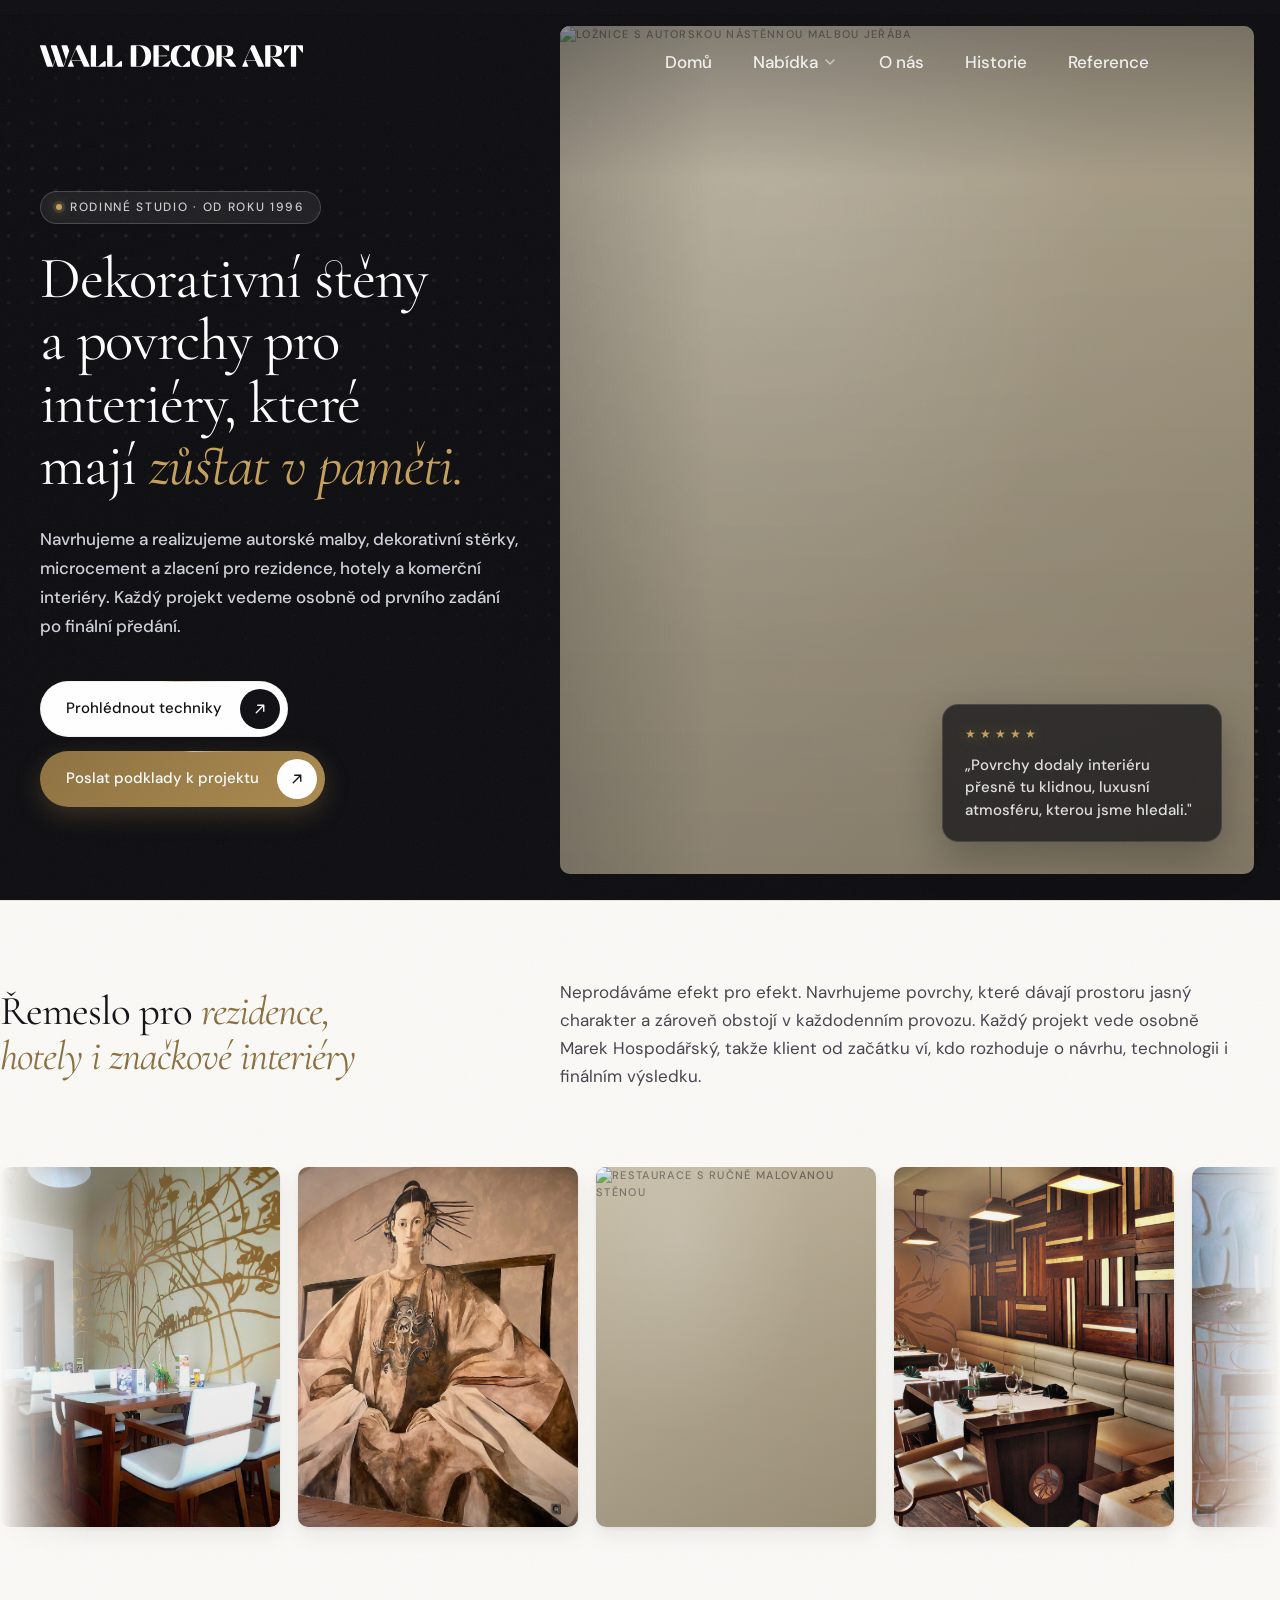
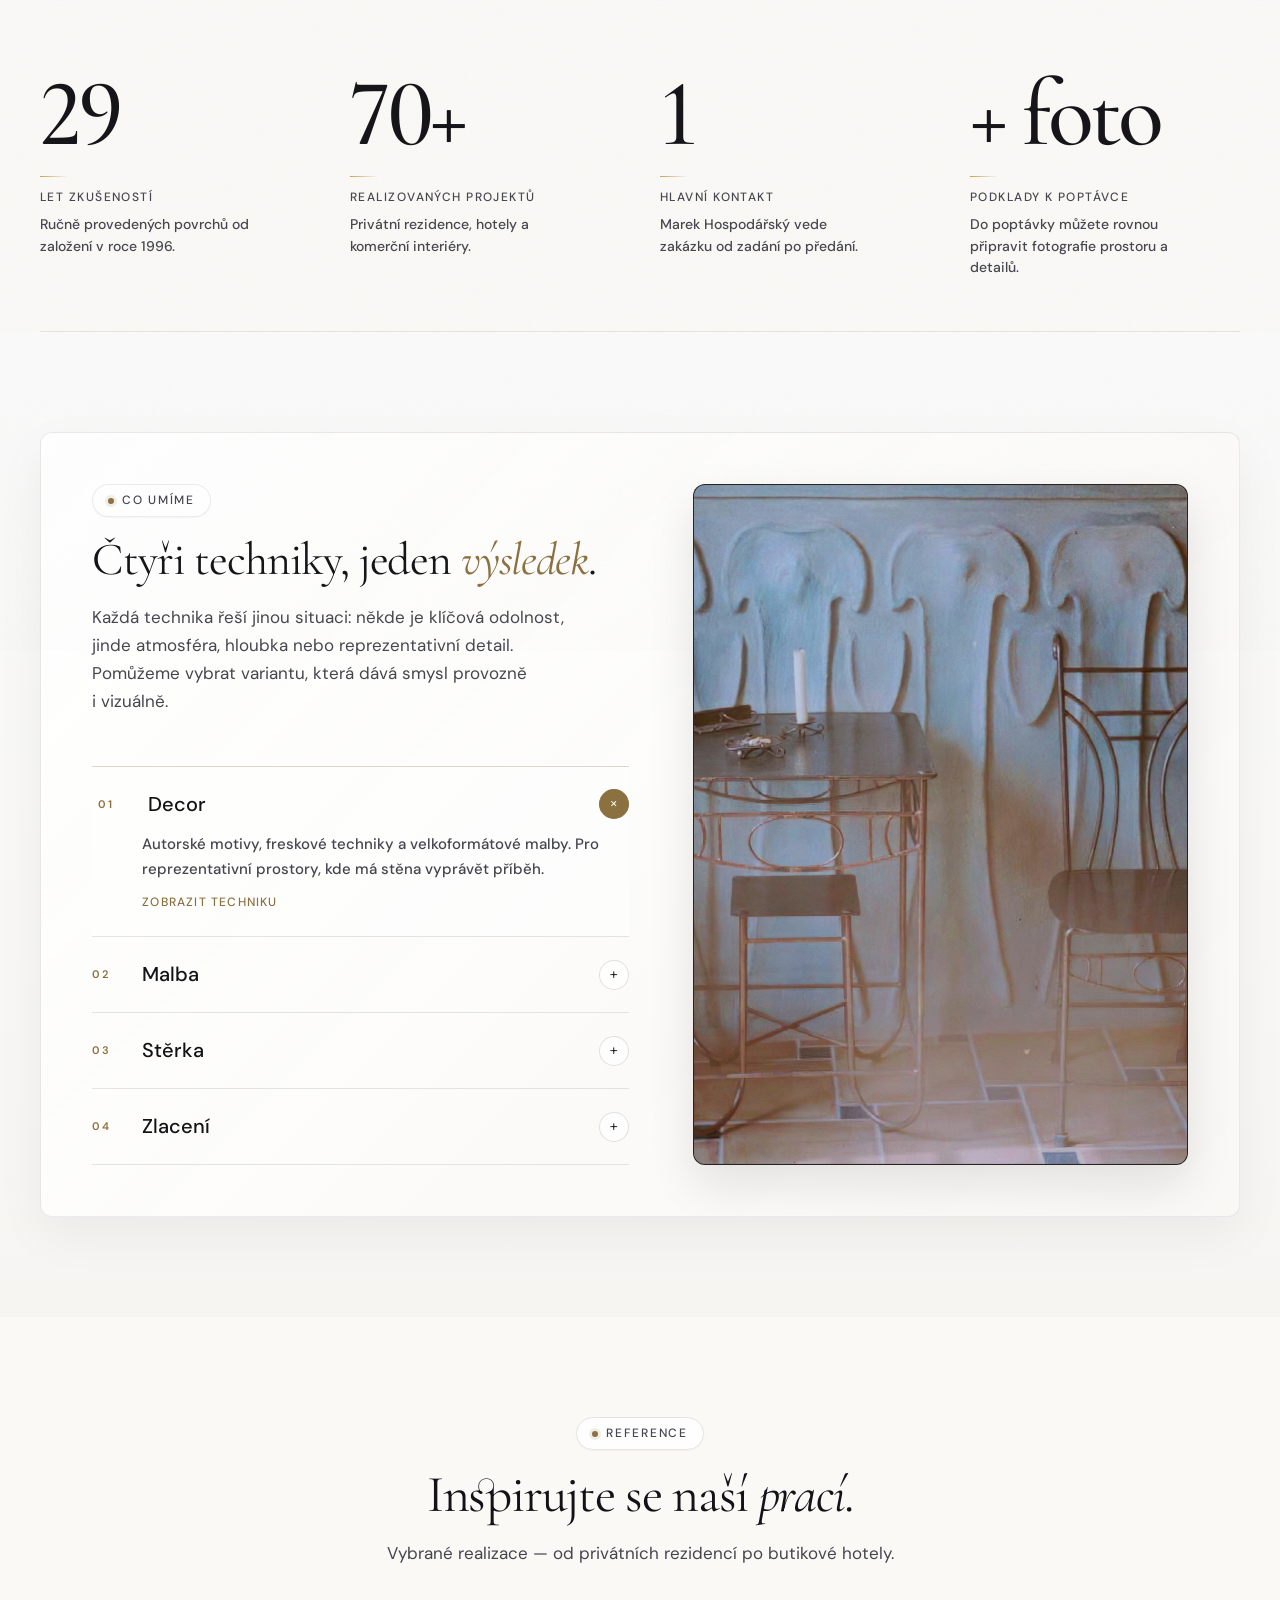
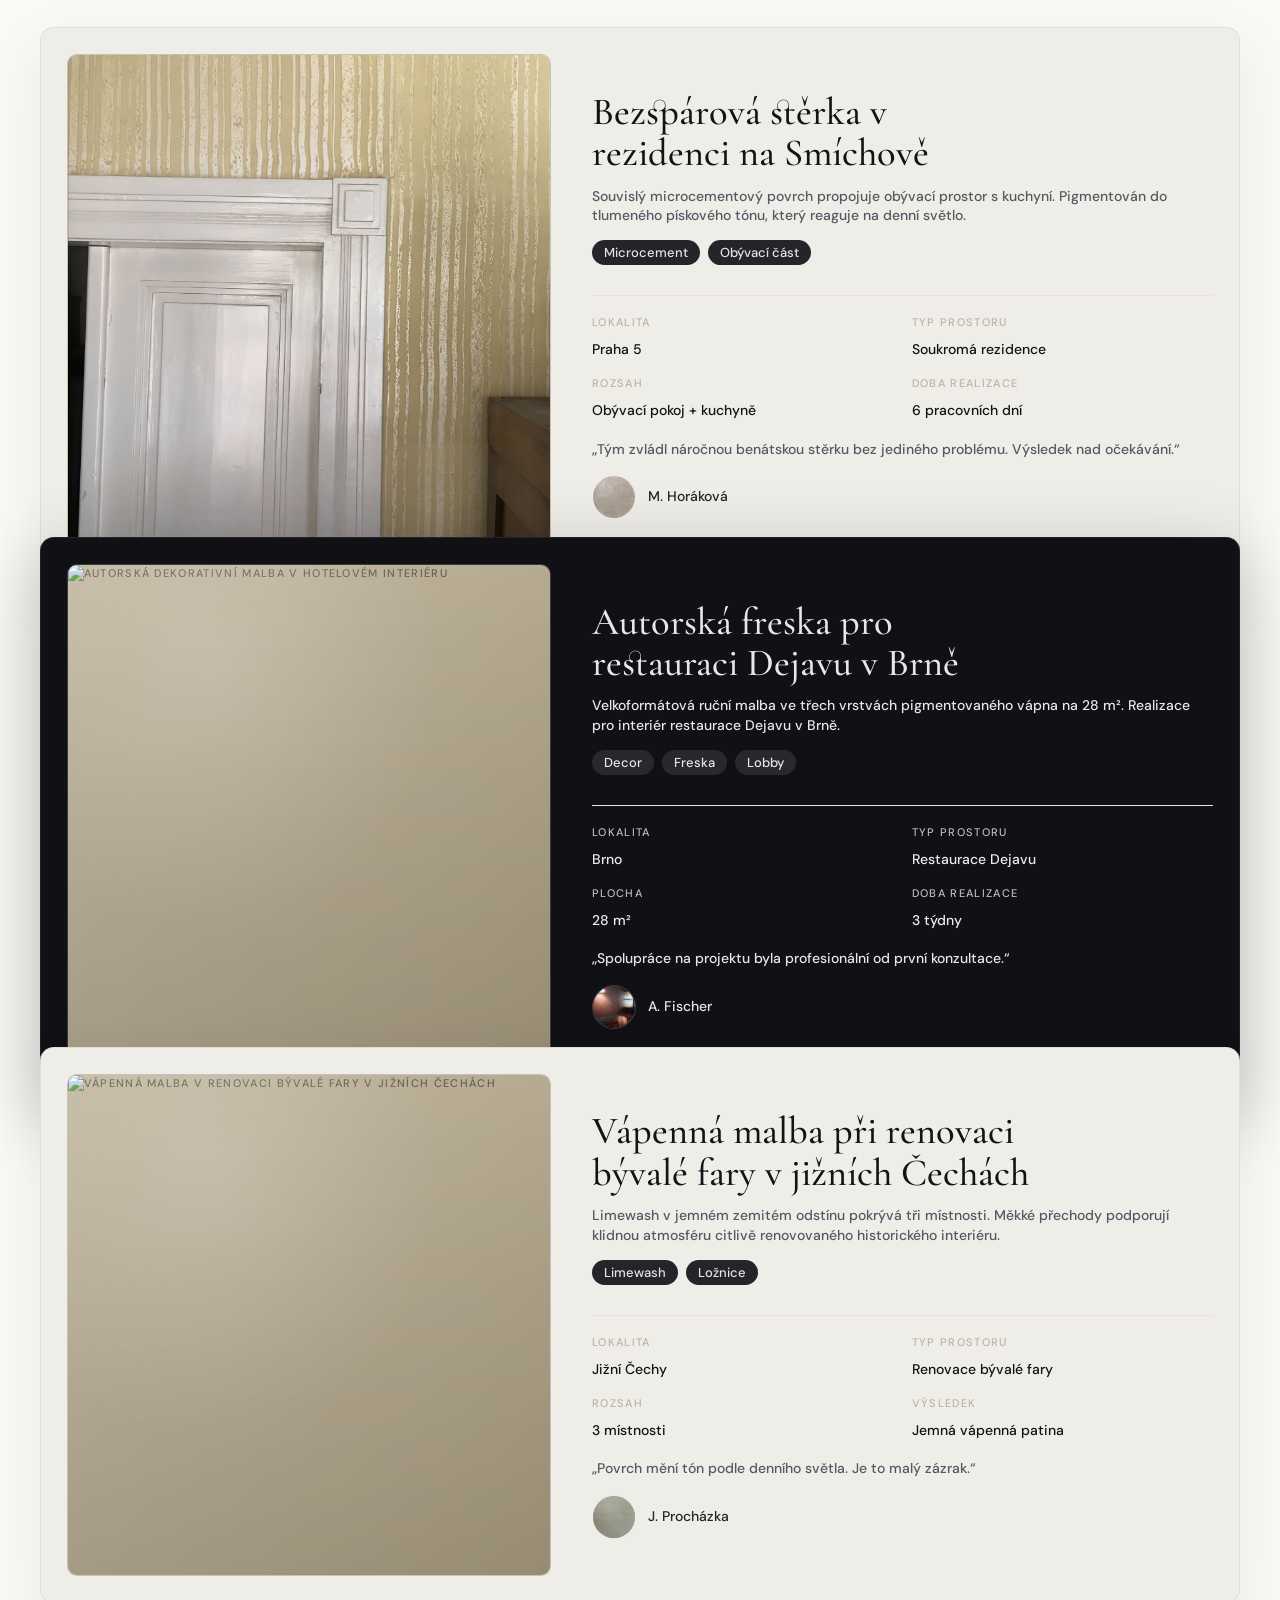
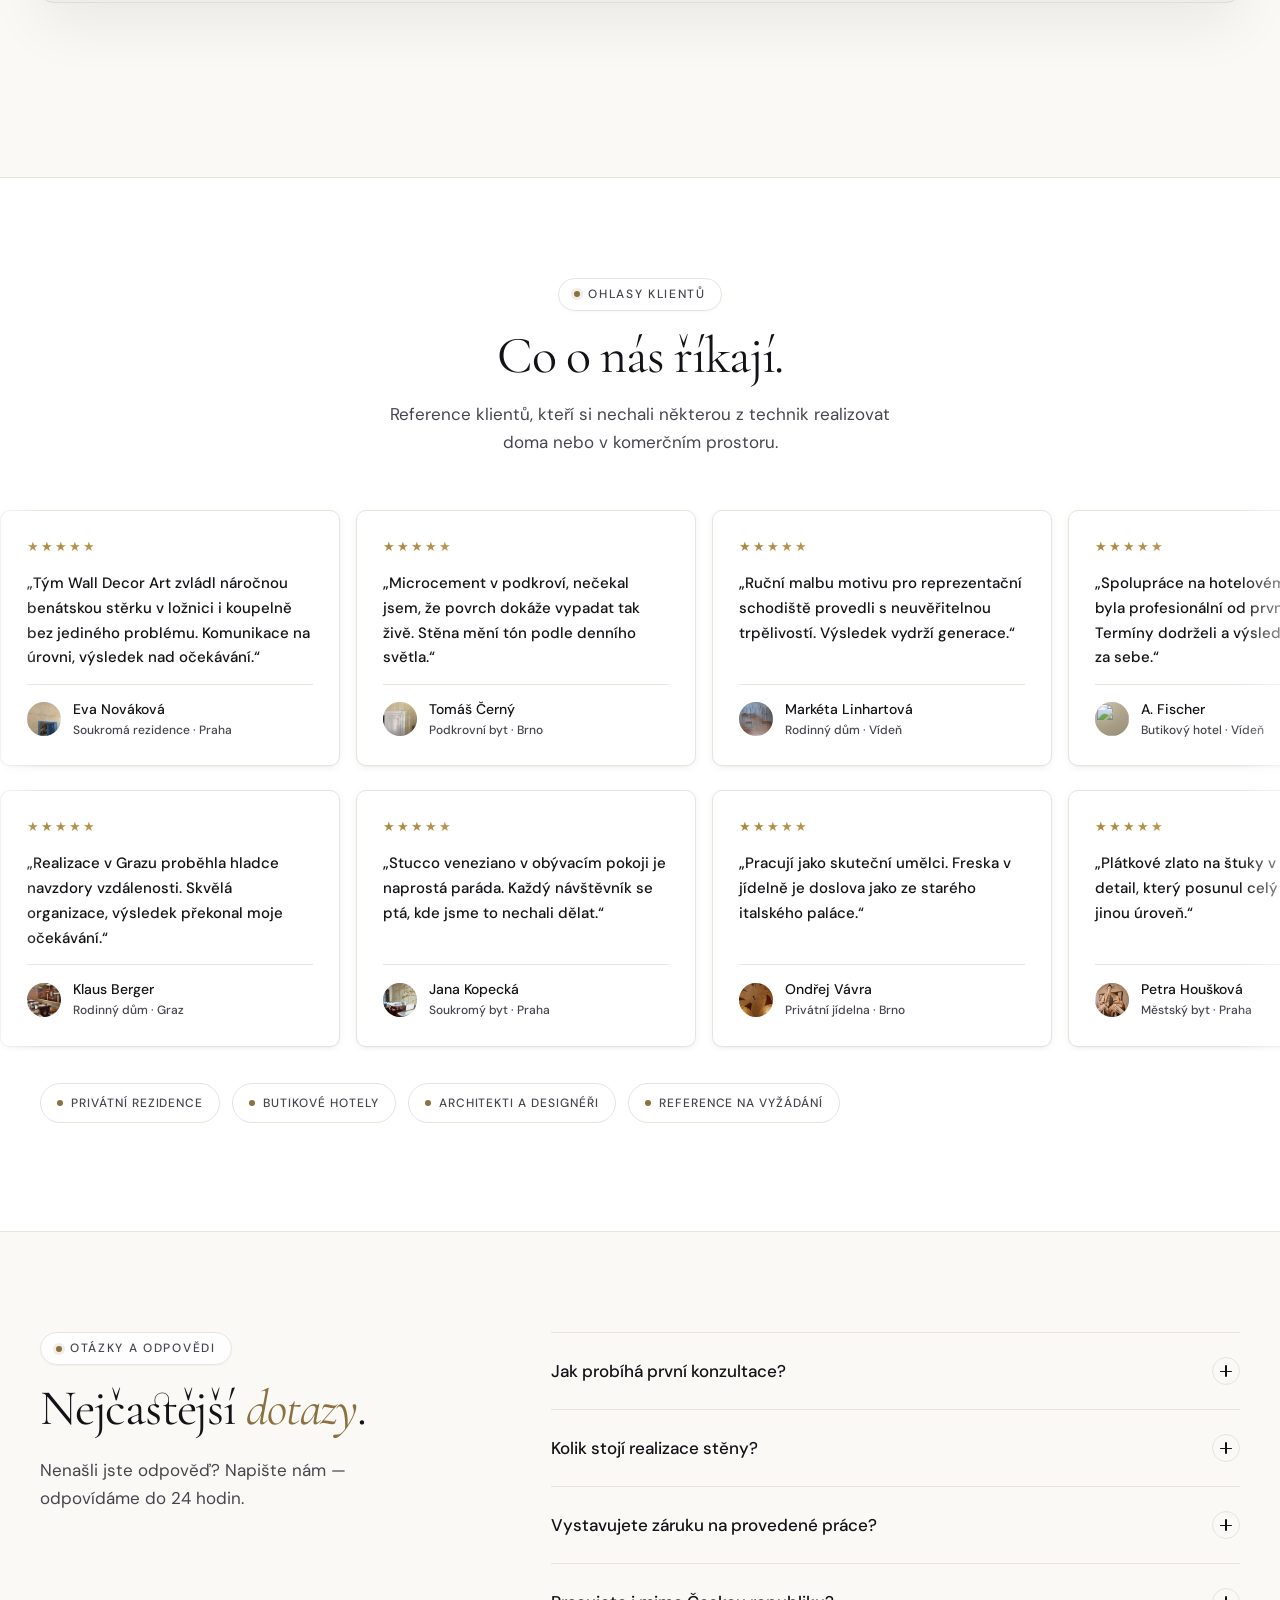
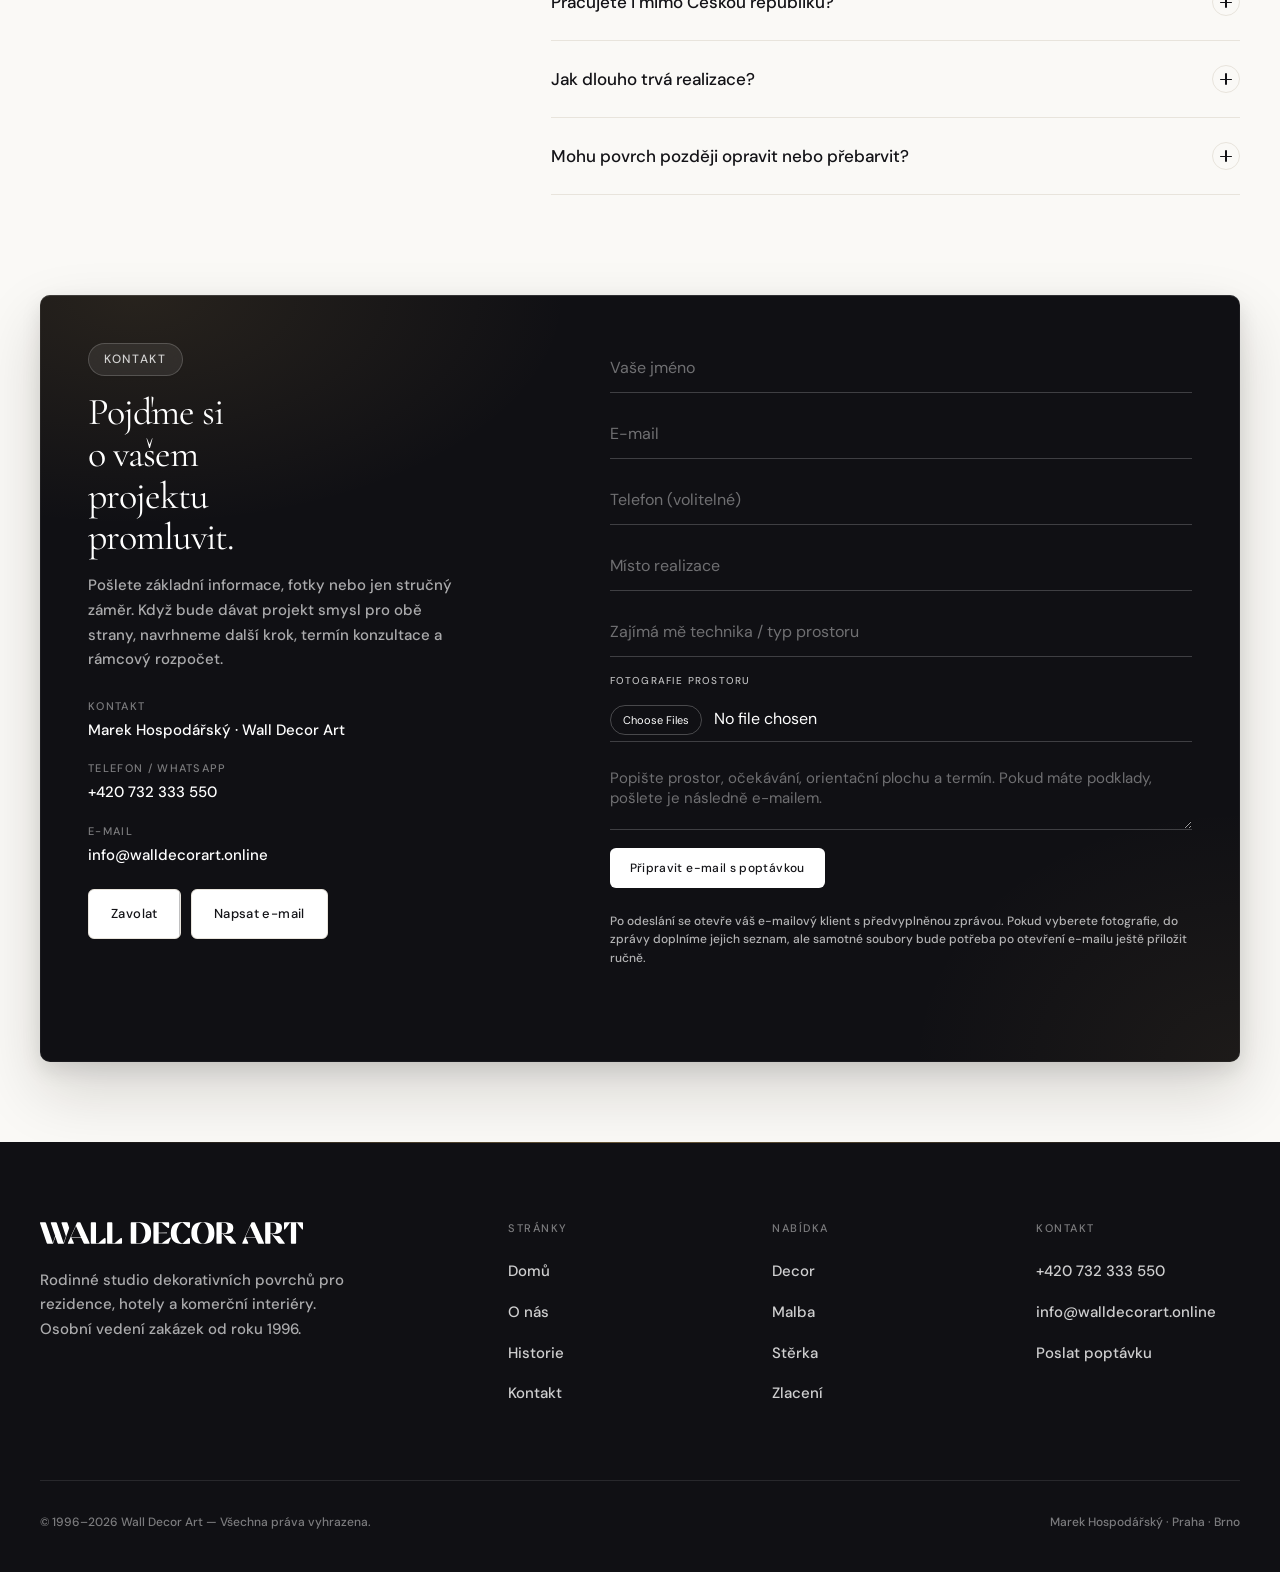
==== index.html @ c23e2de0 "Polish design system: luxury hero CTAs, tighter section spacing, richer hover states - Redesign hero" ====
<!DOCTYPE html>
<html lang="cs">
<head>
  <meta charset="UTF-8" />
  <meta name="viewport" content="width=device-width, initial-scale=1.0" />
  <meta name="description" content="Dekorativní stěrky, autorské nástěnné malby, microcement a zlacení pro rezidence, hotely a komerční interiéry. Osobní vedení projektu od návrhu po realizaci." />
  <meta property="og:title" content="Wall Decor Art — dekorativní povrchy a autorské malby" />
  <meta property="og:description" content="Rodinné studio od roku 1996. Realizujeme dekorativní stěrky, malby, microcement a zlacení s osobním vedením každé zakázky." />
  <meta property="og:type" content="website" />
  <title>Wall Decor Art — Stěny jako umělecké dílo</title>
  <link rel="preconnect" href="https://fonts.googleapis.com" />
  <link rel="preconnect" href="https://fonts.gstatic.com" crossorigin />
  <link rel="icon" type="image/svg+xml" href="assets/favicon.svg?v=20260706-1" />
  <link rel="stylesheet" href="styles/base.css?v=20260706-1" />
  <link rel="stylesheet" href="styles/home.css?v=20260706-1" />
  <script type="application/ld+json">
    {
      "@context": "https://schema.org",
      "@type": "ProfessionalService",
      "name": "Wall Decor Art",
      "description": "Rodinné studio dekorativních povrchů, autorských maleb, microcementu a zlacení.",
      "telephone": "+420732333550",
      "email": "info@walldecorart.online",
      "areaServed": ["CZ"],
      "foundingDate": "1996"
    }
  </script>
</head>
<body>

<div class="mobile-menu">
  <a href="#uvod">O nás</a>
  <a href="#sluzby">Služby</a>
  <a href="#reference">Naše práce</a>
  <a href="#faq">FAQ</a>
  <a href="#kontakt">Kontakt</a>
  <div class="sub">
    <a href="decor.html">Decor</a>
    <a href="malba.html">Malba</a>
    <a href="sterka.html">Stěrka</a>
    <a href="zlaceni.html">Zlacení</a>
  </div>
  <a href="o-nas.html">O nás</a>
  <a href="historie.html">Historie</a>
</div>

<!-- HERO -->
<section class="hero-shell">
  <div class="hero-frame">
    <header class="site-header hero-header">
      <div class="hero-header-brand">
        <a href="index.html" aria-label="Wall Decor Art — domů">
          <img class="logo" src="assets/wall-decor-art-logo-white.svg" alt="Wall Decor Art" />
        </a>
      </div>
      <nav class="hero-nav">
        <a href="index.html" class="active">Domů</a>
        <span class="has-dropdown hero-dropdown">
          <a href="#" tabindex="0">Nabídka</a>
          <div class="dropdown">
            <a href="decor.html">Decor <span class="num">01</span></a>
            <a href="malba.html">Malba <span class="num">02</span></a>
            <a href="sterka.html">Stěrka <span class="num">03</span></a>
            <a href="zlaceni.html">Zlacení <span class="num">04</span></a>
          </div>
        </span>
        <a href="o-nas.html">O nás</a>
        <a href="historie.html">Historie</a>
        <a href="#reference">Reference</a>
      </nav>
      <div class="hero-header-mobile">
        <button class="menu-toggle" aria-label="Menu"><span></span><span></span><span></span></button>
      </div>
    </header>
    <div class="hero-text">
      <div class="hero-badge hero-appear hero-appear-y10" data-hero-appear data-hero-delay="0.45" data-hero-y="10"><span class="pill dark"><span class="dot"></span>Rodinné studio · od roku 1996</span></div>
      <h1 class="display hero-appear" data-hero-appear data-hero-delay="0.55" data-hero-y="40">Dekorativní stěny a povrchy pro interiéry, které mají <em>zůstat v paměti.</em></h1>
      <p class="hero-sub hero-appear" data-hero-appear data-hero-delay="0.7" data-hero-y="40">Navrhujeme a realizujeme autorské malby, dekorativní stěrky, microcement a zlacení pro rezidence, hotely a komerční interiéry. Každý projekt vedeme osobně od prvního zadání po finální předání.</p>
      <div class="hero-cta hero-appear" data-hero-appear data-hero-delay="0.85" data-hero-y="40">
        <a href="#sluzby" class="hero-action hero-action-primary">
          <span>Prohlédnout techniky</span>
          <span class="hero-action-icon" aria-hidden="true">
            <svg viewBox="0 0 24 24" fill="none" xmlns="http://www.w3.org/2000/svg">
              <path class="hero-action-arrow-ghost" d="M7 17L15 9M15 9H9.5M15 9V14.5" stroke="currentColor" stroke-width="1.6" stroke-linecap="round" stroke-linejoin="round"/>
              <path class="hero-action-arrow-main" d="M7 17L17 7M17 7H9M17 7V15" stroke="currentColor" stroke-width="1.8" stroke-linecap="round" stroke-linejoin="round"/>
            </svg>
          </span>
        </a>
        <a href="#kontakt" class="hero-action">
          <span>Poslat podklady k projektu</span>
          <span class="hero-action-icon" aria-hidden="true">
            <svg viewBox="0 0 24 24" fill="none" xmlns="http://www.w3.org/2000/svg">
              <path class="hero-action-arrow-ghost" d="M7 17L15 9M15 9H9.5M15 9V14.5" stroke="currentColor" stroke-width="1.6" stroke-linecap="round" stroke-linejoin="round"/>
              <path class="hero-action-arrow-main" d="M7 17L17 7M17 7H9M17 7V15" stroke="currentColor" stroke-width="1.8" stroke-linecap="round" stroke-linejoin="round"/>
            </svg>
          </span>
        </a>
      </div>
    </div>
    <div class="hero-media reveal reveal-d2">
      <div class="hero-img">
        <div class="ph photo"><img src="assets/hero/hero-crane-bedroom.png" alt="Ložnice s autorskou nástěnnou malbou jeřába" loading="eager" /></div>
      </div>
      <div class="hero-note">
        <div class="hero-note-stars">★★★★★</div>
        <p>„Povrchy dodaly interiéru přesně tu klidnou, luxusní atmosféru, kterou jsme hledali."</p>
      </div>
    </div>
  </div>
</section>

<!-- INTRO -->
<section class="container intro reveal" id="uvod">
  <div>
    <h2>Řemeslo pro <em>rezidence, hotely i značkové interiéry</em></h2>
  </div>
  <p class="body">Neprodáváme efekt pro efekt. Navrhujeme povrchy, které dávají prostoru jasný charakter a zároveň obstojí v každodenním provozu. Každý projekt vede osobně Marek Hospodářský, takže klient od začátku ví, kdo rozhoduje o návrhu, technologii i finálním výsledku.</p>
</section>

<!-- MARQUEE -->
<div class="container">
  <div class="marquee-wrap">
    <div class="marquee-track">
      <div class="marquee-tile"><div class="ph photo"><img src="uploads/wda-original/b0ec57fe8ba8453dbf8a8f4c131a196c.jpg" alt="Texturovaná dekorativní stěna" loading="lazy" /></div></div>
      <div class="marquee-tile"><div class="ph photo"><img src="uploads/wda-original/9e6bdadc24b74969af3b91fa4ca40d3f.jpg" alt="Zlatý dekorativní reliéf" loading="lazy" /></div></div>
      <div class="marquee-tile"><div class="ph photo"><img src="uploads/wda-original/67230ae3e8df4021af236b4f6b0bcf20.png" alt="Restaurace s ručně malovanou stěnou" loading="lazy" /></div></div>
      <div class="marquee-tile"><div class="ph photo"><img src="uploads/wda-original/91a7411871224d47bd19ebd2595d1144.png" alt="Interiér s dekorativní malbou" loading="lazy" /></div></div>
      <div class="marquee-tile"><div class="ph photo"><img src="uploads/wda-original/30613458630c41fb951cca2de9a79705.jpg" alt="Dekorativní malovaná stěna v interiéru" loading="lazy" /></div></div>
      <div class="marquee-tile"><div class="ph photo"><img src="uploads/wda-original/5dfcf832571f4b9a85a52dfc42f62154.jpg" alt="Ručně modelovaný dekorativní povrch" loading="lazy" /></div></div>
      <div class="marquee-tile"><div class="ph photo"><img src="uploads/interier-gen/Gemini_Generated_Image_16or8616or8616or.png" alt="Květinová nástěnná malba v obývacím pokoji" loading="lazy" /></div></div>
      <div class="marquee-tile"><div class="ph photo"><img src="uploads/interier-gen/Gemini_Generated_Image_glzhv4glzhv4glzh.png" alt="Jemná dekorativní malba v kuchyňském interiéru" loading="lazy" /></div></div>
      <div class="marquee-tile"><div class="ph photo"><img src="uploads/interier-gen/Gemini_Generated_Image_kyk5umkyk5umkyk5.png" alt="Vápenná malba v renovovaném historickém průchodu" loading="lazy" /></div></div>
      <div class="marquee-tile"><div class="ph photo"><img src="uploads/interier-gen/Gemini_Generated_Image_vw5debvw5debvw5d.png" alt="Patinovaný historický interiér s dekorativním pásem" loading="lazy" /></div></div>
      <div class="marquee-tile"><div class="ph photo"><img src="uploads/interier-gen/Gemini_Generated_Image_pddpwfpddpwfpddp.png" alt="Tmavá atmosférická nástěnná malba v ložnici" loading="lazy" /></div></div>
    </div>
  </div>
</div>

<!-- COUNTERS -->
<section class="container">
  <div class="counters">
    <div class="reveal">
      <div class="counter-num"><span data-count="29">0</span></div>
      <div class="counter-lbl">Let zkušeností</div>
      <div class="counter-desc">Ručně provedených povrchů od založení v roce 1996.</div>
    </div>
    <div class="reveal reveal-d1">
      <div class="counter-num"><span data-count="70">0</span>+</div>
      <div class="counter-lbl">Realizovaných projektů</div>
      <div class="counter-desc">Privátní rezidence, hotely a komerční interiéry.</div>
    </div>
    <div class="reveal reveal-d2">
      <div class="counter-num">1</div>
      <div class="counter-lbl">Hlavní kontakt</div>
      <div class="counter-desc">Marek Hospodářský vede zakázku od zadání po předání.</div>
    </div>
    <div class="reveal reveal-d3">
      <div class="counter-num">+ foto</div>
      <div class="counter-lbl">Podklady k poptávce</div>
      <div class="counter-desc">Do poptávky můžete rovnou připravit fotografie prostoru a detailů.</div>
    </div>
  </div>
</section>

<!-- SERVICES -->
<section class="container section" id="sluzby">
  <div class="services-wrap">
    <div class="services-list">
      <div class="services-head reveal">
        <span class="pill"><span class="dot"></span>Co umíme</span>
        <h2>Čtyři techniky, jeden <em>výsledek</em>.</h2>
        <p class="body">Každá technika řeší jinou situaci: někde je klíčová odolnost, jinde atmosféra, hloubka nebo reprezentativní detail. Pomůžeme vybrat variantu, která dává smysl provozně i vizuálně.</p>
      </div>
      <div class="service-row reveal">
        <div class="service-row-head">
          <span class="s-service-number" aria-hidden="true">01</span>
          <span>Decor</span><span class="s-icon">+</span>
        </div>
        <div class="service-row-body">Autorské motivy, freskové techniky a velkoformátové malby. Pro reprezentativní prostory, kde má stěna vyprávět příběh.<br><a href="decor.html" class="service-link">Zobrazit techniku <span class="arrow" style="width:10px;height:10px"></span></a></div>
      </div>
      <div class="service-row reveal reveal-d1">
        <div class="service-row-head">
          <span class="s-service-number" aria-hidden="true">02</span>
          <span>Malba</span><span class="s-icon">+</span>
        </div>
        <div class="service-row-body">Vrstvené malby s ručním škrábáním a vymýváním. Měkké přechody, hloubka a přirozený charakter povrchu.<br><a href="malba.html" class="service-link">Zobrazit techniku <span class="arrow" style="width:10px;height:10px"></span></a></div>
      </div>
      <div class="service-row reveal reveal-d2">
        <div class="service-row-head">
          <span class="s-service-number" aria-hidden="true">03</span>
          <span>Stěrka</span><span class="s-icon">+</span>
        </div>
        <div class="service-row-body">Bezspárové povrchy pro stěny i podlahy. Microcement do koupelen, marmorino a stucco veneziano do obytných prostor.<br><a href="sterka.html" class="service-link">Zobrazit techniku <span class="arrow" style="width:10px;height:10px"></span></a></div>
      </div>
      <div class="service-row reveal reveal-d3">
        <div class="service-row-head">
          <span class="s-service-number" aria-hidden="true">04</span>
          <span>Zlacení</span><span class="s-icon">+</span>
        </div>
        <div class="service-row-body">Ruční zlacení rámů, štuků a celých ploch. Pravé plátkové zlato, měď a stříbro — restaurátorská preciznost.<br><a href="zlaceni.html" class="service-link">Zobrazit techniku <span class="arrow" style="width:10px;height:10px"></span></a></div>
      </div>
    </div>
    <div class="services-img reveal reveal-d2">
      <div class="services-img-inner">
        <div class="ph photo"><img src="uploads/wda-original/30613458630c41fb951cca2de9a79705.jpg" alt="Ukázka techniky Decor" loading="lazy" /></div>
        <div class="ph photo"><img src="uploads/wda-original/3f2c576d942641d3a47da947bc83d420.jpeg" alt="Ukázka vrstvené malby" loading="lazy" /></div>
        <div class="ph photo"><img src="uploads/wda-original/1b169501258f4c80b9f2a303691a6276.jpg" alt="Ukázka dekorativní stěrky" loading="lazy" /></div>
        <div class="ph photo"><img src="uploads/wda-original/175c219f101a45d5b073c4510bd6f2d7.jpg" alt="Ukázka zlacení a kovového detailu" loading="lazy" /></div>
      </div>
    </div>
  </div>
</section>

<!-- PROJECTS -->
<section class="container section" id="reference">
  <div class="projects-head reveal">
    <span class="pill"><span class="dot"></span>Reference</span>
    <h2>Inspirujte se naší <em>prací</em>.</h2>
    <p class="body">Vybrané realizace — od privátních rezidencí po butikové hotely.</p>
  </div>
  <div class="projects-stack">
    <article class="project" data-project-card>
      <div class="proj-img"><div class="ph photo"><img src="uploads/wda-original/1b169501258f4c80b9f2a303691a6276.jpg" alt="Bezspárová stěrka v rezidenci" loading="lazy" /></div></div>
      <div class="proj-body">
        <div class="proj-main">
          <h3>Bezspárová stěrka v rezidenci na Smíchově</h3>
          <p>Souvislý microcementový povrch propojuje obývací prostor s kuchyní. Pigmentován do tlumeného pískového tónu, který reaguje na denní světlo.</p>
          <div class="proj-tags"><span class="proj-tag">Microcement</span><span class="proj-tag">Obývací část</span></div>
          <div class="project-facts">
            <div class="project-fact"><span class="lbl">Lokalita</span><span class="val">Praha 5</span></div>
            <div class="project-fact"><span class="lbl">Typ prostoru</span><span class="val">Soukromá rezidence</span></div>
            <div class="project-fact"><span class="lbl">Rozsah</span><span class="val">Obývací pokoj + kuchyně</span></div>
            <div class="project-fact"><span class="lbl">Doba realizace</span><span class="val">6 pracovních dní</span></div>
          </div>
        </div>
        <p class="proj-quote">„Tým zvládl náročnou benátskou stěrku bez jediného problému. Výsledek nad očekávání.“</p>
        <div class="proj-author">
          <div class="proj-avatar"><div class="ph photo"><img src="uploads/wda-original/3e30f6377d004072b5137d52b736de92.jpg" alt="" loading="lazy" /></div></div>
          <div><div class="name">M. Horáková</div><div class="role">Architektka projektu</div></div>
        </div>
      </div>
    </article>
    <article class="project" data-project-card>
      <div class="proj-img"><div class="ph photo"><img src="uploads/wda-original/67230ae3e8df4021af236b4f6b0bcf20.png" alt="Autorská dekorativní malba v hotelovém interiéru" loading="lazy" /></div></div>
      <div class="proj-body">
        <div class="proj-main">
          <h3>Autorská freska pro restauraci Dejavu v Brně</h3>
          <p>Velkoformátová ruční malba ve třech vrstvách pigmentovaného vápna na 28 m². Realizace pro interiér restaurace Dejavu v Brně.</p>
          <div class="proj-tags"><span class="proj-tag">Decor</span><span class="proj-tag">Freska</span><span class="proj-tag">Lobby</span></div>
          <div class="project-facts">
            <div class="project-fact"><span class="lbl">Lokalita</span><span class="val">Brno</span></div>
            <div class="project-fact"><span class="lbl">Typ prostoru</span><span class="val">Restaurace Dejavu</span></div>
            <div class="project-fact"><span class="lbl">Plocha</span><span class="val">28 m²</span></div>
            <div class="project-fact"><span class="lbl">Doba realizace</span><span class="val">3 týdny</span></div>
          </div>
        </div>
        <p class="proj-quote">„Spolupráce na projektu byla profesionální od první konzultace.“</p>
        <div class="proj-author">
          <div class="proj-avatar"><div class="ph photo"><img src="uploads/wda-original/820c6b949bf5436b919a469533be7d58.jpg" alt="" loading="lazy" /></div></div>
          <div><div class="name">A. Fischer</div><div class="role">Designer projektu</div></div>
        </div>
      </div>
    </article>
    <article class="project" data-project-card>
      <div class="proj-img"><div class="ph photo"><img src="uploads/interier-gen/Gemini_Generated_Image_kyk5umkyk5umkyk5.png" alt="Vápenná malba v renovaci bývalé fary v jižních Čechách" loading="lazy" /></div></div>
      <div class="proj-body">
        <div class="proj-main">
          <h3>Vápenná malba při renovaci bývalé fary v jižních Čechách</h3>
          <p>Limewash v jemném zemitém odstínu pokrývá tři místnosti. Měkké přechody podporují klidnou atmosféru citlivě renovovaného historického interiéru.</p>
          <div class="proj-tags"><span class="proj-tag">Limewash</span><span class="proj-tag">Ložnice</span></div>
          <div class="project-facts">
            <div class="project-fact"><span class="lbl">Lokalita</span><span class="val">Jižní Čechy</span></div>
            <div class="project-fact"><span class="lbl">Typ prostoru</span><span class="val">Renovace bývalé fary</span></div>
            <div class="project-fact"><span class="lbl">Rozsah</span><span class="val">3 místnosti</span></div>
            <div class="project-fact"><span class="lbl">Výsledek</span><span class="val">Jemná vápenná patina</span></div>
          </div>
        </div>
        <p class="proj-quote">„Povrch mění tón podle denního světla. Je to malý zázrak.“</p>
        <div class="proj-author">
          <div class="proj-avatar"><div class="ph photo"><img src="uploads/wda-original/7091a56154904ba7997beb2b78c7e667.jpg" alt="" loading="lazy" /></div></div>
          <div><div class="name">J. Procházka</div><div class="role">Investor</div></div>
        </div>
      </div>
    </article>
  </div>
</section>

<!-- TESTIMONIALS -->
<section class="section" style="background:#fff;border-top:1px solid var(--c-border);border-bottom:1px solid var(--c-border);">
  <div class="container">
    <div class="testi-head reveal">
      <span class="pill"><span class="dot"></span>Ohlasy klientů</span>
      <h2>Co o nás říkají.</h2>
      <p class="body">Reference klientů, kteří si nechali některou z technik realizovat doma nebo v komerčním prostoru.</p>
    </div>
  </div>
  <div style="overflow:hidden;padding:0 0 8px;">
    <div class="testi-marquee" style="padding:0 var(--pad);">
      <div class="testi-track row1">
        <div class="testi-card"><div class="testi-stars">★★★★★</div><p>„Tým Wall Decor Art zvládl náročnou benátskou stěrku v ložnici i koupelně bez jediného problému. Komunikace na úrovni, výsledek nad očekávání.“</p><div class="testi-who"><div class="av"><div class="ph photo"><img src="uploads/wda-original/3f2c576d942641d3a47da947bc83d420.jpeg" alt="" loading="lazy" /></div></div><div><div class="n">Eva Nováková</div><div class="s">Soukromá rezidence · Praha</div></div></div></div>
        <div class="testi-card"><div class="testi-stars">★★★★★</div><p>„Microcement v podkroví, nečekal jsem, že povrch dokáže vypadat tak živě. Stěna mění tón podle denního světla.“</p><div class="testi-who"><div class="av"><div class="ph photo"><img src="uploads/wda-original/1b169501258f4c80b9f2a303691a6276.jpg" alt="" loading="lazy" /></div></div><div><div class="n">Tomáš Černý</div><div class="s">Podkrovní byt · Brno</div></div></div></div>
        <div class="testi-card"><div class="testi-stars">★★★★★</div><p>„Ruční malbu motivu pro reprezentační schodiště provedli s neuvěřitelnou trpělivostí. Výsledek vydrží generace.“</p><div class="testi-who"><div class="av"><div class="ph photo"><img src="uploads/wda-original/30613458630c41fb951cca2de9a79705.jpg" alt="" loading="lazy" /></div></div><div><div class="n">Markéta Linhartová</div><div class="s">Rodinný dům · Vídeň</div></div></div></div>
        <div class="testi-card"><div class="testi-stars">★★★★★</div><p>„Spolupráce na hotelovém projektu byla profesionální od první konzultace. Termíny dodrželi a výsledek mluví sám za sebe.“</p><div class="testi-who"><div class="av"><div class="ph photo"><img src="uploads/wda-original/67230ae3e8df4021af236b4f6b0bcf20.png" alt="" loading="lazy" /></div></div><div><div class="n">A. Fischer</div><div class="s">Butikový hotel · Vídeň</div></div></div></div>
        <div class="testi-card"><div class="testi-stars">★★★★★</div><p>„Zlacení rámů zrcadel a štukových říms v salonu. Restaurátorský přístup, žádné kompromisy. Doporučuji bez výhrad.“</p><div class="testi-who"><div class="av"><div class="ph photo"><img src="uploads/wda-original/175c219f101a45d5b073c4510bd6f2d7.jpg" alt="" loading="lazy" /></div></div><div><div class="n">P. Rybář</div><div class="s">Privátní interiér · Karlovy Vary</div></div></div></div>
      </div>
      <div class="testi-track row2">
        <div class="testi-card"><div class="testi-stars">★★★★★</div><p>„Realizace v Grazu proběhla hladce navzdory vzdálenosti. Skvělá organizace, výsledek překonal moje očekávání.“</p><div class="testi-who"><div class="av"><div class="ph photo"><img src="uploads/wda-original/91a7411871224d47bd19ebd2595d1144.png" alt="" loading="lazy" /></div></div><div><div class="n">Klaus Berger</div><div class="s">Rodinný dům · Graz</div></div></div></div>
        <div class="testi-card"><div class="testi-stars">★★★★★</div><p>„Stucco veneziano v obývacím pokoji je naprostá paráda. Každý návštěvník se ptá, kde jsme to nechali dělat.“</p><div class="testi-who"><div class="av"><div class="ph photo"><img src="uploads/wda-original/b0ec57fe8ba8453dbf8a8f4c131a196c.jpg" alt="" loading="lazy" /></div></div><div><div class="n">Jana Kopecká</div><div class="s">Soukromý byt · Praha</div></div></div></div>
        <div class="testi-card"><div class="testi-stars">★★★★★</div><p>„Pracují jako skuteční umělci. Freska v jídelně je doslova jako ze starého italského paláce.“</p><div class="testi-who"><div class="av"><div class="ph photo"><img src="uploads/wda-original/6214f249af6a4256a435f1f007ec4924.jpg" alt="" loading="lazy" /></div></div><div><div class="n">Ondřej Vávra</div><div class="s">Privátní jídelna · Brno</div></div></div></div>
        <div class="testi-card"><div class="testi-stars">★★★★★</div><p>„Plátkové zlato na štuky v předsíni, detail, který posunul celý interiér na jinou úroveň.“</p><div class="testi-who"><div class="av"><div class="ph photo"><img src="uploads/wda-original/9e6bdadc24b74969af3b91fa4ca40d3f.jpg" alt="" loading="lazy" /></div></div><div><div class="n">Petra Houšková</div><div class="s">Městský byt · Praha</div></div></div></div>
        <div class="testi-card"><div class="testi-stars">★★★★★</div><p>„Naprosto profesionální přístup. Doporučila jsem Wall Decor Art třem přátelům a všichni byli spokojení.“</p><div class="testi-who"><div class="av"><div class="ph photo"><img src="uploads/wda-original/d4b8c71daf2c4dad950bf8e9a6666793.jpg" alt="" loading="lazy" /></div></div><div><div class="n">Lucie Marková</div><div class="s">Doporučení klientky · Praha</div></div></div></div>
      </div>
    </div>
    <div class="container">
      <div class="review-proof reveal" style="margin-top:32px;">
        <div class="review-proof-item">Privátní rezidence</div>
        <div class="review-proof-item">Butikové hotely</div>
        <div class="review-proof-item">Architekti a designéři</div>
        <div class="review-proof-item">Reference na vyžádání</div>
      </div>
    </div>
  </div>
</section>

<!-- FAQ -->
<section class="container section" id="faq">
  <div class="faq-grid">
    <div class="reveal">
      <span class="pill"><span class="dot"></span>Otázky a odpovědi</span>
      <h2 style="margin-top:16px">Nejčastější <em style="font-style:italic;color:var(--c-warm)">dotazy</em>.</h2>
      <p class="body" style="margin-top:20px;max-width:340px">Nenašli jste odpověď? Napište nám — odpovídáme do 24 hodin.</p>
    </div>
    <div class="faq-list reveal reveal-d1">
      <details class="faq-item"><summary>Jak probíhá první konzultace?<span class="plus"></span></summary><div class="faq-answer">Nejdříve si s vámi telefonicky probereme rozsah a očekávání. Následuje schůzka přímo na místě, kde navrhneme konkrétní techniku, odstín a finální povrch. Konzultace na místě je v rámci ČR zdarma.</div></details>
      <details class="faq-item"><summary>Kolik stojí realizace stěny?<span class="plus"></span></summary><div class="faq-answer">Cena vychází z plochy, vybrané techniky a počtu vrstev. Microcement 2 800–4 500 Kč/m², limewash 800–1 800 Kč/m², autorská malba individuálně. Vždy dostanete závaznou kalkulaci před zahájením prací.</div></details>
      <details class="faq-item"><summary>Vystavujete záruku na provedené práce?<span class="plus"></span></summary><div class="faq-answer">Ano. Na všechny realizace poskytujeme zákonnou záruku 24 měsíců. U microcementových podlah a koupelen prodlužujeme záruku na 5 let za dodržení doporučené údržby.</div></details>
      <details class="faq-item"><summary>Pracujete i mimo Českou republiku?<span class="plus"></span></summary><div class="faq-answer">Ano, ale není to hlavní prodejní argument. Základ práce je v Česku a zahraniční zakázky řešíme individuálně podle rozsahu, logistiky a smyslu projektu.</div></details>
      <details class="faq-item"><summary>Jak dlouho trvá realizace?<span class="plus"></span></summary><div class="faq-answer">Limewash v jedné místnosti 2–3 dny. Microcement v koupelně 5–7 pracovních dní. Velké umělecké zakázky 2–6 týdnů.</div></details>
      <details class="faq-item"><summary>Mohu povrch později opravit nebo přebarvit?<span class="plus"></span></summary><div class="faq-answer">Většina povrchů je opravitelná. Limewash jde kdykoliv přemalovat. Microcement lze brusem renovovat. U autorských maleb řešíme individuálně.</div></details>
    </div>
  </div>
</section>

<!-- CONTACT -->
<section class="container" id="kontakt" style="padding-bottom:80px;">
  <div class="contact-block reveal">
    <div>
      <span class="pill dark">Kontakt</span>
      <h2 class="contact-title">Pojďme si o vašem projektu promluvit.</h2>
      <p class="contact-intro">Pošlete základní informace, fotky nebo jen stručný záměr. Když bude dávat projekt smysl pro obě strany, navrhneme další krok, termín konzultace a rámcový rozpočet.</p>
      <div class="contact-meta">
        <div class="contact-meta-row"><div class="lbl">Kontakt</div><div class="val">Marek Hospodářský · Wall Decor Art</div></div>
        <div class="contact-meta-row"><div class="lbl">Telefon / WhatsApp</div><div class="val"><a href="tel:+420732333550">+420 732 333 550</a></div></div>
        <div class="contact-meta-row"><div class="lbl">E-mail</div><div class="val"><a href="mailto:info@walldecorart.online">info@walldecorart.online</a></div></div>
      </div>
      <div class="contact-actions">
        <a href="tel:+420732333550" class="btn btn-secondary">Zavolat</a>
        <a href="mailto:info@walldecorart.online?subject=Poptavka%20Wall%20Decor%20Art" class="btn btn-secondary">Napsat e-mail</a>
      </div>
    </div>
    <form class="contact-form" id="contact-form">
      <input class="input" type="text" name="name" placeholder="Vaše jméno" required />
      <input class="input" type="email" name="email" placeholder="E-mail" required />
      <input class="input" type="tel" name="phone" placeholder="Telefon (volitelné)" />
      <input class="input" type="text" name="location" placeholder="Místo realizace" />
      <input class="input" type="text" name="technique" placeholder="Zajímá mě technika / typ prostoru" />
      <label class="contact-upload">
        <span class="contact-upload-label">Fotografie prostoru</span>
        <input class="input contact-upload-input" type="file" name="photos" accept="image/*" multiple />
      </label>
      <textarea name="message" placeholder="Popište prostor, očekávání, orientační plochu a termín. Pokud máte podklady, pošlete je následně e-mailem." required></textarea>
      <button type="submit">Připravit e-mail s poptávkou</button>
      <p class="contact-helper">Po odeslání se otevře váš e-mailový klient s předvyplněnou zprávou. Pokud vyberete fotografie, do zprávy doplníme jejich seznam, ale samotné soubory bude potřeba po otevření e-mailu ještě přiložit ručně.</p>
      <p class="contact-form-status" data-form-status></p>
    </form>
  </div>
</section>

<!-- FOOTER -->
<footer class="site-footer">
  <div class="container">
    <div class="footer-grid">
      <div class="footer-col">
        <img class="logo" src="assets/wall-decor-art-logo-white.svg" alt="Wall Decor Art" />
        <p class="footer-blurb">Rodinné studio dekorativních povrchů pro rezidence, hotely a komerční interiéry. Osobní vedení zakázek od roku 1996.</p>
      </div>
      <div class="footer-col"><h4>Stránky</h4><ul><li><a href="index.html">Domů</a></li><li><a href="o-nas.html">O nás</a></li><li><a href="historie.html">Historie</a></li><li><a href="#kontakt">Kontakt</a></li></ul></div>
      <div class="footer-col"><h4>Nabídka</h4><ul><li><a href="decor.html">Decor</a></li><li><a href="malba.html">Malba</a></li><li><a href="sterka.html">Stěrka</a></li><li><a href="zlaceni.html">Zlacení</a></li></ul></div>
      <div class="footer-col"><h4>Kontakt</h4><ul><li><a href="tel:+420732333550">+420 732 333 550</a></li><li><a href="mailto:info@walldecorart.online">info@walldecorart.online</a></li><li><a href="#kontakt">Poslat poptávku</a></li></ul></div>
    </div>
    <div class="footer-bottom"><div>© 1996–2026 Wall Decor Art — Všechna práva vyhrazena.</div><div>Marek Hospodářský · Praha · Brno</div></div>
  </div>
</footer>

<script src="scripts/site.js?v=20260706-1"></script>
</body>
</html>
---- styles/base.css ----
/* ===== Wall Decor Art — Base Design System ===== */
@import url('https://fonts.googleapis.com/css2?family=Cormorant+Garamond:ital,wght@0,400;0,500;0,600;1,400;1,500;1,600&family=DM+Sans:wght@400;500;600&display=swap');

:root {
  --c-bg:       #FAF9F6;
  --c-surface:  #FFFFFF;
  --c-charcoal: #101014;
  --c-black:    #000000;
  --c-text:     #131317;
  --c-text-2:   #45454E;
  --c-muted:    #B9B4A8;
  --c-border:   #E8E4DC;
  --c-accent:   #8B7040;
  --c-accent-2: #B69660;
  --c-warm:     #8B7040;
  --c-gold:     #C6A15B;
  --c-gold-2:   #E8CF9E;

  --shadow-1: 0 1px 2px rgba(24,20,12,0.04), 0 2px 8px rgba(24,20,12,0.05);
  --shadow-2: 0 2px 4px rgba(24,20,12,0.05), 0 8px 22px rgba(24,20,12,0.08);
  --shadow-3: 0 4px 10px rgba(24,20,12,0.07), 0 16px 38px rgba(24,20,12,0.11);
  --shadow-4: 0 8px 20px rgba(24,20,12,0.10), 0 28px 64px rgba(24,20,12,0.16);

  --ease-out:    cubic-bezier(.16, 1, .3, 1);
  --ease-smooth: cubic-bezier(.32, .72, 0, 1);
  --ease-soft:   cubic-bezier(.22, 1, .36, 1);

  --r-btn:  6px;
  --r-card: 10px;
  --max:    1400px;
  --pad:    40px;
  --pad-v:  100px;

  --font-display: 'Cormorant Garamond', Georgia, 'Times New Roman', serif;
  --font:    'DM Sans', -apple-system, BlinkMacSystemFont, 'Segoe UI', sans-serif;
  --font-ui: 'DM Sans', system-ui, -apple-system, sans-serif;
}

*, *::before, *::after { box-sizing: border-box; margin: 0; padding: 0; }
html { scroll-behavior: smooth; }
body {
  font-family: var(--font);
  font-size: 18px;
  font-weight: 500;
  line-height: 1.55;
  color: var(--c-text);
  background: var(--c-bg);
  -webkit-font-smoothing: antialiased;
  -moz-osx-font-smoothing: grayscale;
  text-rendering: optimizeLegibility;
  font-kerning: normal;
  font-optical-sizing: auto;
  font-feature-settings: "kern" 1, "liga" 1;
}
.overflow-guard { overflow-x: hidden; }
img { max-width: 100%; display: block; }
a  { color: inherit; text-decoration: none; }
button { font-family: inherit; cursor: pointer; border: none; background: none; }
::selection { background: var(--c-warm); color: #fff; }
:focus-visible { outline: 2px solid var(--c-accent-2); outline-offset: 3px; border-radius: 2px; }

/* ── Refined scrollbar ── */
@media (pointer: fine) {
  ::-webkit-scrollbar { width: 11px; }
  ::-webkit-scrollbar-track { background: var(--c-bg); }
  ::-webkit-scrollbar-thumb {
    background: #C9C3B6;
    border-radius: 8px;
    border: 3px solid var(--c-bg);
  }
  ::-webkit-scrollbar-thumb:hover { background: var(--c-warm); }
}

/* ── Scroll progress hairline ── */
.scroll-progress {
  position: fixed;
  top: 0; left: 0;
  width: 100%;
  height: 2px;
  z-index: 10001;
  background: linear-gradient(90deg, var(--c-warm), var(--c-gold) 60%, var(--c-gold-2));
  transform-origin: 0 50%;
  transform: scaleX(0);
  pointer-events: none;
}
.sr-only {
  position: absolute;
  width: 1px;
  height: 1px;
  padding: 0;
  margin: -1px;
  overflow: hidden;
  clip: rect(0, 0, 0, 0);
  white-space: nowrap;
  border: 0;
}

/* ── Layout ── */
.container {
  max-width: var(--max);
  margin: 0 auto;
  padding-left: var(--pad);
  padding-right: var(--pad);
}
.section { padding-top: var(--pad-v); padding-bottom: var(--pad-v); }

@media (max-width: 1023px) { :root { --pad: 32px; --pad-v: 60px; } }
@media (max-width: 767px)  { :root { --pad: 20px; --pad-v: 48px; } body { font-size: 16px; } }

/* ── Typography ── */
h1, h2, h3 {
  font-family: var(--font-display); font-weight: 400;
  letter-spacing: -0.025em; line-height: 1.1;
  text-wrap: balance;
  font-feature-settings: "kern" 1, "liga" 1, "dlig" 1;
}
h4, h5     { font-family: var(--font); font-weight: 600; letter-spacing: -0.01em; line-height: 1.2; }
.display { font-size: clamp(44px, 5.8vw, 72px); font-family: var(--font-display); font-weight: 400; }
.h-xl    { font-size: clamp(38px, 4.4vw, 58px); font-family: var(--font-display); font-weight: 400; }
.h-l     { font-size: clamp(28px, 3vw, 40px);   font-family: var(--font-display); font-weight: 400; }
.h-m     { font-size: 20px; font-family: var(--font); font-weight: 600; letter-spacing: -0.01em; }
.h-s     { font-size: 15px; font-family: var(--font); font-weight: 500; }
.body    { font-size: 17px; line-height: 1.65; color: var(--c-text-2); font-weight: 400; text-wrap: pretty; }
em       { font-style: italic; }

/* ── Pill label ── */
.pill {
  display: inline-flex; align-items: center; gap: 8px;
  font-family: var(--font-ui); font-size: 12px; font-weight: 500;
  text-transform: uppercase; letter-spacing: 0.14em;
  background: rgba(255,255,255,.85); border: 1px solid var(--c-border);
  border-radius: 999px; padding: 6px 15px;
  color: var(--c-text-2);
  box-shadow: 0 1px 2px rgba(24,20,12,.04);
}
.pill .dot {
  width: 6px; height: 6px; border-radius: 999px;
  background: var(--c-warm); flex-shrink: 0;
  box-shadow: 0 0 0 3px rgba(139,112,64,.12);
}
.pill.dark { background: rgba(255,255,255,0.08); border-color: rgba(255,255,255,0.18); color: rgba(255,255,255,0.78); backdrop-filter: blur(8px); -webkit-backdrop-filter: blur(8px); }
.pill.dark .dot { background: var(--c-gold); box-shadow: 0 0 0 3px rgba(198,161,91,.18), 0 0 12px rgba(198,161,91,.55); }

/* ── Buttons ── */
.btn {
  display: inline-flex; align-items: center; gap: 10px;
  font-family: var(--font-ui); font-size: 13px; font-weight: 500;
  letter-spacing: 0.03em; padding: 14px 22px;
  border-radius: var(--r-btn); min-height: 48px;
  border: 1px solid transparent;
  position: relative; overflow: hidden;
  transition: transform .25s ease, background-position .42s cubic-bezier(.16,1,.3,1), color .35s ease, border-color .35s ease, box-shadow .25s ease;
  cursor: pointer;
}
.btn-primary { background: var(--c-charcoal); color: #fff; border-color: var(--c-charcoal); box-shadow: 0 1px 2px rgba(16,16,20,.2); }
.btn-primary:hover { background: #000; border-color: #000; transform: translateY(-1px); box-shadow: 0 10px 26px rgba(16,16,20,.22); }
.btn-secondary {
  background: linear-gradient(to right, var(--c-charcoal) 50%, #fff 50%);
  background-size: 202% 100%;
  background-position: right center;
  color: var(--c-text);
  border-color: var(--c-border);
}
.btn-secondary:hover {
  background-position: left center;
  color: #fff;
  border-color: var(--c-charcoal);
}
.btn-ghost { background: transparent; color: var(--c-text); padding: 10px 12px; min-height: 0; border: none; overflow: visible; }
.btn-ghost:hover { color: var(--c-accent); }
.btn .arrow { width: 14px; height: 14px; display: inline-block; flex-shrink: 0;
  background: currentColor;
  -webkit-mask: url("data:image/svg+xml;utf8,<svg xmlns='http://www.w3.org/2000/svg' viewBox='0 0 24 24'><path d='M13.5 4.5l-1.06 1.06L17.88 11H4v2h13.88l-5.44 5.44 1.06 1.06L20.5 12z'/></svg>") center/contain no-repeat;
  mask: url("data:image/svg+xml;utf8,<svg xmlns='http://www.w3.org/2000/svg' viewBox='0 0 24 24'><path d='M13.5 4.5l-1.06 1.06L17.88 11H4v2h13.88l-5.44 5.44 1.06 1.06L20.5 12z'/></svg>") center/contain no-repeat; }
.btn-link {
  display: inline-flex; align-items: center; gap: 8px;
  font-family: var(--font-ui); font-size: 12px; font-weight: 500;
  text-transform: uppercase; letter-spacing: 0.12em;
  color: var(--c-text); border-bottom: 1px solid currentColor;
  padding-bottom: 4px;
  transition: gap .25s ease, color .25s ease;
}
.btn-link:hover { gap: 14px; color: var(--c-accent); }

/* ── Card ── */
.card {
  background: var(--c-surface); border: 1px solid var(--c-border);
  border-radius: var(--r-card); padding: 40px;
  box-shadow: var(--shadow-1);
  transition: box-shadow .3s ease, border-color .3s ease, transform .3s ease;
}
.card:hover { box-shadow: var(--shadow-2); border-color: var(--c-muted); transform: translateY(-2px); }

/* ── Placeholder image ── */
.ph {
  width: 100%; height: 100%;
  display: flex; align-items: center; justify-content: center;
  font-family: var(--font-ui); font-size: 11px; letter-spacing: 0.12em;
  text-transform: uppercase; color: rgba(0,0,0,0.45);
  background: linear-gradient(135deg, var(--ph-a,#c9bfa8), var(--ph-b,#a89b80));
  position: relative;
}
.ph::after {
  content: ''; position: absolute; inset: 0;
  background:
    radial-gradient(ellipse at 30% 20%, rgba(255,255,255,0.25), transparent 50%),
    radial-gradient(ellipse at 70% 80%, rgba(0,0,0,0.15), transparent 60%);
}
.ph span { position: relative; z-index: 1; padding: 5px 12px; background: rgba(255,255,255,0.7); border-radius: 999px; }
.ph.photo { display: block; }
.ph.photo img {
  width: 100%; height: 100%;
  object-fit: cover; display: block;
}
.ph.photo::after {
  background:
    linear-gradient(180deg, rgba(0,0,0,0.02), rgba(0,0,0,0.10)),
    radial-gradient(ellipse at 30% 20%, rgba(255,255,255,0.18), transparent 48%);
  pointer-events: none;
}

.ph.photo img,
.decor-photo img,
.decor-story-photo img,
.decor-feature-image img,
.g-tile img,
.hl-img img,
.proj-img img,
.marquee-tile img,
.hero-img img,
.services-img-inner img,
.team-photo img,
.tl-img img {
  cursor: zoom-in;
}

.site-header img,
.site-footer img,
.proj-avatar img,
.testi-card .av img,
.decor-original-symbol {
  cursor: inherit;
}

body.lightbox-open {
  overflow: hidden;
}

.image-lightbox {
  position: fixed;
  inset: 0;
  z-index: 10000;
  display: grid;
  place-items: center;
  padding: clamp(18px, 4vw, 56px);
  background: rgba(14, 14, 18, 0.82);
  backdrop-filter: blur(14px) saturate(120%);
  -webkit-backdrop-filter: blur(14px) saturate(120%);
  opacity: 0;
  pointer-events: none;
  transition: opacity .32s ease;
}

.image-lightbox.open {
  opacity: 1;
  pointer-events: auto;
}

.image-lightbox-img {
  width: auto;
  height: auto;
  max-width: min(94vw, 1600px);
  max-height: 86vh;
  object-fit: contain;
  border-radius: 8px;
  box-shadow: 0 40px 120px rgba(0,0,0,0.55), 0 0 0 1px rgba(255,255,255,.07);
  cursor: zoom-out;
  transform: scale(.94) translateY(10px);
  transition: transform .45s var(--ease-out);
}
.image-lightbox.open .image-lightbox-img {
  transform: scale(1) translateY(0);
}

.image-lightbox-caption {
  position: fixed;
  left: 50%;
  bottom: clamp(16px, 3vw, 30px);
  transform: translateX(-50%) translateY(6px);
  max-width: min(86vw, 720px);
  padding: 8px 18px;
  border-radius: 999px;
  background: rgba(20,20,24,.72);
  border: 1px solid rgba(255,255,255,.1);
  color: rgba(255,255,255,.82);
  font-family: var(--font-ui);
  font-size: 12px;
  letter-spacing: .06em;
  text-align: center;
  white-space: nowrap;
  overflow: hidden;
  text-overflow: ellipsis;
  opacity: 0;
  transition: opacity .4s ease .12s, transform .4s var(--ease-out) .12s;
  pointer-events: none;
}
.image-lightbox.open .image-lightbox-caption { opacity: 1; transform: translateX(-50%) translateY(0); }
.image-lightbox-caption:empty { display: none; }

.image-lightbox-close {
  position: fixed;
  top: 22px;
  right: 22px;
  z-index: 1;
  width: 44px;
  height: 44px;
  display: grid;
  place-items: center;
  border-radius: 999px;
  background: rgba(255,255,255,0.95);
  color: #101014;
  font-family: var(--font);
  font-size: 28px;
  line-height: 1;
  cursor: pointer;
  box-shadow: 0 14px 40px rgba(0,0,0,0.22);
  transition: transform .35s var(--ease-out), background .25s ease;
}
.image-lightbox-close:hover { transform: rotate(90deg); background: #fff; }

@media (max-width: 640px) {
  .image-lightbox {
    padding: 14px;
  }
  .image-lightbox-close {
    top: 14px;
    right: 14px;
    width: 40px;
    height: 40px;
  }
  .image-lightbox-img {
    max-height: 82vh;
    border-radius: 6px;
  }
}

/* ── Reveal animation — soft rise + focus pull ── */
.reveal {
  opacity: 0;
  transform: translateY(30px);
  filter: blur(7px);
  transition:
    opacity  .9s var(--ease-soft),
    transform .9s var(--ease-soft),
    filter   .9s var(--ease-soft);
}
.reveal.in { opacity: 1; transform: none; filter: none; }
.reveal-d1 { transition-delay: .09s; }
.reveal-d2 { transition-delay: .18s; }
.reveal-d3 { transition-delay: .27s; }
.reveal-d4 { transition-delay: .36s; }
@media (prefers-reduced-motion: reduce) { .reveal { opacity: 1; transform: none; filter: none; transition: none; } }

/* ── Header ── */
.site-header {
  position: sticky; top: 0; z-index: 100;
  background: rgba(16,16,20,0.96);
  backdrop-filter: saturate(180%) blur(16px);
  -webkit-backdrop-filter: saturate(180%) blur(16px);
  border-bottom: 0;
  transition: border-color .3s ease;
}
.site-header.scrolled { border-bottom-color: transparent; }

.nav {
  max-width: 1440px;
  min-height: 112px;
  padding-top: 0;
  padding-bottom: 0;
  display: grid;
  grid-template-columns: minmax(420px, 560px) minmax(640px, 1fr);
  align-items: start;
  gap: 0;
}
@media (max-width: 1180px) {
  .nav {
    grid-template-columns: minmax(240px, 360px) minmax(0, 1fr);
  }
  .nav-links {
    gap: clamp(20px, 2.4vw, 36px);
  }
}
.nav > a {
  grid-column: 1;
  grid-row: 1;
  display: flex;
  align-items: flex-start;
  padding-top: 45px;
}
.nav .logo { height: 22px; width: auto; }

.nav-links {
  grid-column: 2;
  grid-row: 1;
  display: flex;
  align-items: center;
  justify-content: center;
  gap: clamp(28px, 3.2vw, 56px);
  min-height: 72px;
  margin: 26px 26px 0 0;
  font-family: var(--font);
  font-size: 17px;
  white-space: nowrap;
}
.nav-links a {
  min-height: 72px;
  display: flex;
  align-items: center;
  padding: 0;
  border-radius: 0;
  color: rgba(255,255,255,0.88);
  line-height: 1.7;
  white-space: nowrap;
  text-decoration: underline;
  text-decoration-color: transparent;
  text-decoration-thickness: 1px;
  text-underline-offset: 7px;
  transition: color .25s ease, text-decoration-color .35s var(--ease-out);
}
.nav-links a:hover, .nav-links a.active {
  color: #fff;
  background: transparent;
  text-decoration-color: var(--c-gold);
}

.has-dropdown { position: relative; }
.has-dropdown > a { white-space: nowrap; }
.has-dropdown > a::after {
  content: '';
  display: inline-block;
  width: 16px; height: 16px;
  margin-left: 2px;
  vertical-align: middle;
  background: currentColor;
  opacity: .5;
  transition: opacity .2s, transform .25s ease;
  -webkit-mask: url("data:image/svg+xml;utf8,<svg xmlns='http://www.w3.org/2000/svg' viewBox='0 0 16 16'><path d='M4 6l4 4 4-4' stroke='black' stroke-width='1.5' stroke-linecap='round' stroke-linejoin='round' fill='none'/></svg>") center/contain no-repeat;
  mask: url("data:image/svg+xml;utf8,<svg xmlns='http://www.w3.org/2000/svg' viewBox='0 0 16 16'><path d='M4 6l4 4 4-4' stroke='black' stroke-width='1.5' stroke-linecap='round' stroke-linejoin='round' fill='none'/></svg>") center/contain no-repeat;
}
.has-dropdown:hover > a::after { opacity: 1; transform: rotate(180deg); }

.dropdown {
  position: absolute; top: calc(100% + 6px); left: 50%;
  transform: translate(-50%, 12px) scale(.985);
  transform-origin: top center;
  background: rgba(18,18,22,.94); border: 1px solid rgba(255,255,255,0.14);
  border-radius: 12px; padding: 8px;
  min-width: 210px;
  box-shadow: 0 1px 0 rgba(255,255,255,.06) inset, var(--shadow-4);
  backdrop-filter: blur(18px) saturate(160%);
  -webkit-backdrop-filter: blur(18px) saturate(160%);
  opacity: 0; visibility: hidden;
  transition: opacity .28s var(--ease-out), transform .28s var(--ease-out), visibility 0s linear .28s;
}
.has-dropdown:hover .dropdown,
.has-dropdown:focus-within .dropdown {
  opacity: 1; visibility: visible; transform: translate(-50%, 0) scale(1);
  transition: opacity .28s var(--ease-out), transform .28s var(--ease-out);
}
.dropdown a {
  display: flex; align-items: center; gap: 10px;
  padding: 11px 14px; border-radius: 8px;
  font-size: 14px; font-family: var(--font); font-weight: 500;
  color: rgba(255,255,255,0.86);
  opacity: 0;
  transform: translateY(5px);
  transition: opacity .3s ease, transform .3s var(--ease-out), background .2s ease, color .2s ease, padding-left .25s var(--ease-out);
}
.has-dropdown:hover .dropdown a,
.has-dropdown:focus-within .dropdown a {
  opacity: 1; transform: translateY(0);
}
.has-dropdown:hover .dropdown a:nth-child(1) { transition-delay: .04s; }
.has-dropdown:hover .dropdown a:nth-child(2) { transition-delay: .09s; }
.has-dropdown:hover .dropdown a:nth-child(3) { transition-delay: .14s; }
.has-dropdown:hover .dropdown a:nth-child(4) { transition-delay: .19s; }
.dropdown a:hover { background: rgba(255,255,255,0.08); color: #fff; padding-left: 18px; transition-delay: 0s; }
.dropdown a .num { font-family: var(--font-ui); font-size: 11px; color: rgba(198,161,91,.75); margin-left: auto; letter-spacing: .08em; }

.nav-cta {
  grid-column: 2;
  grid-row: 1;
  justify-self: end;
  display: flex;
  align-items: flex-start;
  gap: 12px;
  padding-top: 37px;
}

.menu-toggle { display: none; flex-direction: column; justify-content: center; gap: 5px; padding: 8px; }
.menu-toggle span { display: block; width: 22px; height: 1.5px; background: #fff; border-radius: 1px; transition: transform .3s ease, opacity .3s ease; }
.menu-toggle.open span:nth-child(1) { transform: translateY(6.5px) rotate(45deg); }
.menu-toggle.open span:nth-child(2) { opacity: 0; }
.menu-toggle.open span:nth-child(3) { transform: translateY(-6.5px) rotate(-45deg); }

.mobile-menu {
  position: fixed; top: 76px; left: 0; right: 0;
  background: #101014; border-top: 1px solid rgba(255,255,255,0.12);
  padding: 24px var(--pad);
  transform: translateY(-110%); transition: transform .3s ease;
  z-index: 99;
}
.mobile-menu.open { transform: translateY(0); }
.mobile-menu a { display: block; padding: 13px 0; border-bottom: 1px solid rgba(255,255,255,0.12); font-size: 16px; color: rgba(255,255,255,0.88); }
.mobile-menu .sub a { padding-left: 16px; font-size: 14px; color: rgba(255,255,255,0.62); }

@media (max-width: 767px) {
  .nav {
    min-height: 76px;
    grid-template-columns: 1fr auto;
    align-items: center;
  }
  .nav > a {
    padding-top: 0;
  }
  .nav-links, .nav-cta .btn { display: none; }
  .nav-cta {
    grid-column: 2;
    padding-top: 0;
    align-items: center;
  }
  .menu-toggle { display: flex; }
}

/* ── Form inputs ── */
.input {
  width: 100%; background: transparent;
  border: none; border-bottom: 1px solid rgba(255,255,255,0.2);
  padding: 14px 0; font-family: var(--font); font-size: 16px;
  color: #fff; outline: none;
  background-image: linear-gradient(90deg, var(--c-gold), var(--c-gold-2));
  background-repeat: no-repeat;
  background-position: 0 100%;
  background-size: 0% 1px;
  transition: border-color .35s ease, background-size .5s var(--ease-out);
}
.input:focus { border-bottom-color: rgba(255,255,255,.35); background-size: 100% 1px; }
.input::placeholder { color: rgba(255,255,255,0.4); transition: opacity .3s ease; }
.input:focus::placeholder { opacity: .55; }
.input.light { color: var(--c-text); border-bottom-color: var(--c-border); }
.input.light::placeholder { color: var(--c-muted); }
.input.light:focus { border-bottom-color: var(--c-text); }

/* ── Footer ── */
.site-footer {
  position: relative;
  background: var(--c-charcoal); color: #fff;
  padding: 80px 0 40px;
}
.site-footer::before {
  content: '';
  position: absolute;
  top: 0; left: 0; right: 0;
  height: 1px;
  background: linear-gradient(90deg, transparent 4%, rgba(198,161,91,.5) 50%, transparent 96%);
}
.footer-grid {
  display: grid; grid-template-columns: 2fr 1fr 1fr 1fr; gap: 60px;
  padding-bottom: 60px;
  border-bottom: 1px solid rgba(255,255,255,0.10);
}
.footer-grid .logo { height: 22px; margin-bottom: 24px; }
.footer-blurb { color: rgba(255,255,255,0.65); font-size: 15px; line-height: 1.65; max-width: 320px; }
.footer-col h4 {
  font-family: var(--font-ui); font-size: 11px; font-weight: 500;
  text-transform: uppercase; letter-spacing: 0.14em;
  color: rgba(255,255,255,0.45); margin-bottom: 22px;
}
.footer-col ul { list-style: none; }
.footer-col li { margin-bottom: 13px; }
.footer-col a {
  color: rgba(255,255,255,0.8); font-size: 15px;
  text-decoration: underline;
  text-decoration-color: transparent;
  text-decoration-thickness: 1px;
  text-underline-offset: 5px;
  transition: color .25s ease, text-decoration-color .35s var(--ease-out);
}
.footer-col a:hover { color: #fff; text-decoration-color: var(--c-gold); }
.footer-bottom {
  display: flex; justify-content: space-between; align-items: center;
  padding-top: 32px;
  font-family: var(--font-ui); font-size: 12px; color: rgba(255,255,255,0.45);
}
@media (max-width: 1023px) { .footer-grid { grid-template-columns: 1fr 1fr; gap: 40px; } }
@media (max-width: 600px) {
  .footer-grid { grid-template-columns: 1fr; }
  .footer-bottom { flex-direction: column; gap: 10px; align-items: flex-start; }
}

/* ── FAQ ── */
.faq-grid { display: grid; grid-template-columns: 1fr 1.6fr; gap: 80px; align-items: start; }
.faq-grid h2 { font-size: clamp(34px, 4.4vw, 50px); }
.faq-list { border-top: 1px solid var(--c-border); }
.faq-item { border-bottom: 1px solid var(--c-border); }
.faq-item summary {
  list-style: none; cursor: pointer; padding: 24px 0;
  display: flex; align-items: center; justify-content: space-between; gap: 20px;
  font-size: 17px; font-weight: 500; color: var(--c-text);
  transition: color .2s ease;
}
.faq-item summary::-webkit-details-marker { display: none; }
.faq-item summary:hover { color: var(--c-warm); }
.faq-item summary:hover .plus { border-color: var(--c-warm); transform: rotate(90deg); }
.plus {
  width: 28px; height: 28px; border-radius: 999px;
  border: 1px solid var(--c-border); flex-shrink: 0; position: relative;
  transition: background .35s ease, border-color .35s ease, transform .45s var(--ease-out);
}
.plus::before, .plus::after {
  content: ''; position: absolute; inset: 0; margin: auto;
  background: var(--c-text); border-radius: 1px;
}
.plus::before { width: 12px; height: 1.5px; }
.plus::after  { width: 1.5px; height: 12px; transition: transform .3s ease; }
.faq-item[open] .plus { background: var(--c-warm); border-color: var(--c-warm); }
.faq-item[open] .plus::before, .faq-item[open] .plus::after { background: #fff; }
.faq-item[open] .plus::after { transform: rotate(90deg); }
.faq-answer { padding-bottom: 24px; color: var(--c-text-2); font-size: 16px; line-height: 1.7; max-width: 680px; }
.faq-item[open] .faq-answer { animation: faq-in .5s var(--ease-out) both; }
@keyframes faq-in {
  from { opacity: 0; transform: translateY(-6px); }
  to   { opacity: 1; transform: none; }
}
@media (prefers-reduced-motion: reduce) { .faq-item[open] .faq-answer { animation: none; } }
@media (max-width: 1023px) { .faq-grid { grid-template-columns: 1fr; gap: 32px; } }

/* ── Contact block ── */
.contact-block {
  position: relative;
  background: var(--c-charcoal); color: #fff;
  border-radius: var(--r-card); padding: 48px;
  display: grid; grid-template-columns: minmax(280px, .82fr) minmax(0, 1fr); gap: 44px;
  overflow: hidden;
  box-shadow: var(--shadow-4);
}
.contact-block::before {
  content: '';
  position: absolute;
  inset: 0;
  pointer-events: none;
  background:
    radial-gradient(ellipse 60% 50% at 8% 0%, rgba(198,161,91,.13), transparent 60%),
    radial-gradient(ellipse 50% 60% at 100% 100%, rgba(198,161,91,.07), transparent 55%);
}
.contact-block::after {
  content: '';
  position: absolute;
  inset: 0;
  border-radius: inherit;
  pointer-events: none;
  box-shadow: inset 0 1px 0 rgba(255,255,255,.09), inset 0 0 0 1px rgba(255,255,255,.045);
}
.contact-block > * { position: relative; z-index: 1; }
.contact-block h2 { font-size: clamp(26px, 3vw, 38px); }
.contact-title { margin-top: 16px; max-width: 10ch; }
.contact-intro {
  max-width: 380px;
  margin-top: 14px;
  color: rgba(255,255,255,0.65);
  font-size: 15px;
  line-height: 1.65;
}
.contact-meta { margin-top: 26px; display: flex; flex-direction: column; gap: 18px; }
.contact-meta-row .lbl {
  font-family: var(--font-ui); font-size: 11px; text-transform: uppercase;
  letter-spacing: 0.12em; color: rgba(255,255,255,0.45); margin-bottom: 4px;
}
.contact-meta-row .val { font-size: 15px; }
.contact-form { display: flex; flex-direction: column; gap: 16px; }
.contact-upload {
  display: flex;
  flex-direction: column;
  gap: 8px;
}
.contact-upload-label {
  color: rgba(255,255,255,0.72);
  font-family: var(--font-ui);
  font-size: 10px;
  letter-spacing: 0.12em;
  text-transform: uppercase;
}
.contact-upload-input {
  padding: 8px 0 6px;
}
.contact-upload-input::file-selector-button {
  margin-right: 12px;
  border: 1px solid rgba(255,255,255,0.24);
  border-radius: 999px;
  background: transparent;
  color: #fff;
  padding: 7px 12px;
  font-family: var(--font-ui);
  font-size: 11px;
  cursor: pointer;
}
.contact-form textarea {
  background: transparent; border: none;
  border-bottom: 1px solid rgba(255,255,255,0.2);
  color: #fff; padding: 10px 0;
  font-family: var(--font); font-size: 15px;
  min-height: 72px; resize: vertical; outline: none;
  transition: border-color .2s;
}
.contact-form textarea:focus { border-bottom-color: #fff; }
.contact-form textarea::placeholder { color: rgba(255,255,255,0.4); }
.contact-form button {
  align-self: flex-start;
  background: linear-gradient(to right, var(--c-text) 50%, #fff 50%);
  background-size: 202% 100%;
  background-position: right center;
  color: var(--c-text);
  padding: 12px 20px; border-radius: var(--r-btn);
  font-family: var(--font-ui); font-size: 12px; font-weight: 500;
  letter-spacing: 0.03em; cursor: pointer; margin-top: 2px;
  position: relative; overflow: hidden;
  transition: background-position .42s cubic-bezier(.16,1,.3,1), color .35s ease;
}
.contact-form button:hover {
  background-position: left center;
  color: #fff;
}
@media (max-width: 1023px) { .contact-block { grid-template-columns: 1fr; padding: 36px; gap: 28px; } }
.contact-actions {
  display: flex;
  flex-wrap: wrap;
  gap: 10px;
  margin-top: 22px;
}
.contact-helper,
.contact-form-status {
  margin-top: 8px;
  color: rgba(255,255,255,0.68);
  font-size: 12px;
  line-height: 1.55;
}
.contact-form-status { min-height: 22px; }

/* ===== Premium v2 — Grain · Cursor · Split-text · Clip-reveal ===== */

/* ── Film grain overlay ── */
.grain-overlay {
  position: fixed;
  inset: -150%;
  width: 400%;
  height: 400%;
  z-index: 9999;
  pointer-events: none;
  opacity: 0.036;
  background-image: url("data:image/svg+xml,<svg xmlns='http://www.w3.org/2000/svg' width='300' height='300'><filter id='g'><feTurbulence type='fractalNoise' baseFrequency='0.72' numOctaves='4' stitchTiles='stitch'/></filter><rect width='300' height='300' filter='url(%23g)'/></svg>");
  animation: grain-shift 0.48s steps(1) infinite;
}
@keyframes grain-shift {
  0%,100% { transform: translate(0,0); }
  16%     { transform: translate(-2%,3%); }
  33%     { transform: translate(3%,-1%); }
  49%     { transform: translate(-3%,2%); }
  66%     { transform: translate(2%,-3%); }
  83%     { transform: translate(-1%,4%); }
}
@media (prefers-reduced-motion: reduce) { .grain-overlay { animation: none; } }

/* ── Custom cursor (desktop only — injected by JS) ── */
.cursor-dot,
.cursor-ring {
  position: fixed;
  top: 0; left: 0;
  border-radius: 50%;
  pointer-events: none;
  z-index: 99999;
  will-change: transform;
  mix-blend-mode: difference;
}
.cursor-dot {
  width: 7px; height: 7px;
  background: #fff;
  margin-top: -3.5px;
  margin-left: -3.5px;
}
.cursor-ring {
  width: 34px; height: 34px;
  border: 1.5px solid rgba(255,255,255,0.72);
  margin-top: -17px;
  margin-left: -17px;
  transition:
    width  .28s cubic-bezier(.16,1,.3,1),
    height .28s cubic-bezier(.16,1,.3,1),
    margin .28s cubic-bezier(.16,1,.3,1),
    border-color .28s ease,
    opacity .3s ease;
}
.cursor-ring.cursor-hover {
  width: 52px; height: 52px;
  margin-top: -26px; margin-left: -26px;
  border-color: rgba(255,255,255,1);
}
.cursor-ring.cursor-click {
  width: 18px; height: 18px;
  margin-top: -9px; margin-left: -9px;
}

/* ── Word-split text reveal (disabled — replaced by .reveal fade) ── */
.split-word { display: inline; }
.split-word-inner { display: inline; }

/* ── Clip-path image reveal ── */
.clip-reveal {
  clip-path: inset(100% 0 0 0);
  transition: clip-path 1.1s cubic-bezier(0.16, 1, 0.3, 1);
}
.clip-reveal.in { clip-path: inset(0% 0 0 0); }
@media (prefers-reduced-motion: reduce) { .clip-reveal { clip-path: none !important; } }
---- styles/home.css ----
/* ===== Homepage-specific styles ===== */

/* ── HERO LOAD ANIMATION — matched to Refit/Framer appear spring ── */
.hero-appear {
  opacity: 0.001;
  transform: translateY(40px);
  will-change: opacity, transform;
}
.hero-appear-y10 { transform: translateY(10px); }
.hero-appear.hero-appear-ready {
  opacity: 1;
  transform: translateY(0);
}
@media (prefers-reduced-motion: reduce) {
  .hero-appear {
    opacity: 1 !important;
    transform: none !important;
    will-change: auto;
  }
}
/* HERO */
.hero-shell {
  padding: 0;
  background: #101014;
}
.hero-frame {
  position: relative;
  display: grid;
  grid-template-columns: minmax(420px, 560px) minmax(640px, 1fr);
  grid-template-rows: auto 1fr;
  max-width: 1440px;
  min-height: min(920px, 100vh);
  margin: 0 auto;
  overflow: hidden;
  border: 0;
  border-radius: 0;
  background: #101014;
  box-shadow: none;
}
.hero-frame::before {
  content: "";
  position: absolute;
  top: 0;
  right: -3000px;
  bottom: 0;
  left: -3000px;
  z-index: 0;
  background:
    linear-gradient(90deg, rgba(16,16,20,.42) 0%, rgba(16,16,20,.86) 46%, rgba(16,16,20,.28) 100%),
    url("../assets/hero/hero-black-dotted-texture.png") center top / auto 100% repeat-x;
  opacity: .62;
  pointer-events: none;
}
.hero-header.site-header {
  position: relative;
  top: auto;
  z-index: 5;
  display: contents;
  background: none;
  border-bottom: 0;
  backdrop-filter: none;
  -webkit-backdrop-filter: none;
}
.hero-header-brand,
.hero-header-mobile {
  grid-column: 1;
  grid-row: 1;
  z-index: 6;
  display: flex;
  align-items: flex-start;
  padding: 45px 40px 0;
}
.hero-header-brand .logo {
  height: 22px;
  width: auto;
}
.hero-header-mobile {
  display: none;
  justify-content: flex-end;
}
.hero-nav {
  grid-column: 2;
  grid-row: 1;
  z-index: 4;
  display: flex;
  align-items: center;
  justify-content: center;
  gap: clamp(28px, 3.2vw, 56px);
  align-self: start;
  min-height: 72px;
  margin: 26px 26px 0 0;
  overflow: visible;
  border-radius: 10px 10px 0 0;
  background: transparent;
  backdrop-filter: none;
  -webkit-backdrop-filter: none;
}
.hero-nav > a,
.hero-nav > span > a {
  display: flex;
  align-items: center;
  justify-content: center;
  min-height: 72px;
  padding: 0;
  border-left: 0;
  background: transparent;
  color: rgba(255,255,255,.88);
  font-family: var(--font);
  font-size: 17px;
  font-weight: 500;
  line-height: 1.7;
  transition: background .25s ease, color .25s ease;
}
.hero-nav > a:first-child { border-left: 0; }
.hero-nav > a:hover,
.hero-nav > span:hover > a,
.hero-nav > span:focus-within > a {
  background: transparent;
  color: #fff;
}
.hero-dropdown { position: relative; display: block; }
.hero-dropdown > a::after {
  content: '';
  display: inline-block;
  width: 16px;
  height: 16px;
  margin-left: 4px;
  background: currentColor;
  opacity: .62;
  transition: opacity .2s, transform .25s ease;
  -webkit-mask: url("data:image/svg+xml;utf8,<svg xmlns='http://www.w3.org/2000/svg' viewBox='0 0 16 16'><path d='M4 6l4 4 4-4' stroke='black' stroke-width='1.5' stroke-linecap='round' stroke-linejoin='round' fill='none'/></svg>") center/contain no-repeat;
  mask: url("data:image/svg+xml;utf8,<svg xmlns='http://www.w3.org/2000/svg' viewBox='0 0 16 16'><path d='M4 6l4 4 4-4' stroke='black' stroke-width='1.5' stroke-linecap='round' stroke-linejoin='round' fill='none'/></svg>") center/contain no-repeat;
}
.hero-dropdown:hover > a::after,
.hero-dropdown:focus-within > a::after {
  opacity: 1;
  transform: rotate(180deg);
}
.hero-nav .dropdown {
  top: calc(100% + 8px);
  z-index: 20;
  background: rgba(16,16,20,.86);
  backdrop-filter: blur(14px);
  -webkit-backdrop-filter: blur(14px);
}
.hero-header.site-header.scrolled {
  position: fixed;
  top: 0;
  left: 0;
  right: 0;
  z-index: 100;
  display: grid;
  grid-template-columns: minmax(420px, 560px) minmax(640px, 1fr);
  grid-template-rows: auto;
  min-height: 112px;
  padding: 0;
  background: rgba(16,16,20,.96);
  border-bottom: 0;
  backdrop-filter: saturate(180%) blur(16px);
  -webkit-backdrop-filter: saturate(180%) blur(16px);
}
.hero-header.site-header.scrolled .hero-header-brand,
.hero-header.site-header.scrolled .hero-header-mobile {
  grid-column: 1;
  grid-row: 1;
  padding: 45px 40px 0;
  align-items: flex-start;
}
.hero-header.site-header.scrolled .hero-header-brand {
  flex: none;
}
.hero-header.site-header.scrolled .hero-header-brand .logo {
  height: 22px;
}
.hero-header.site-header.scrolled .hero-nav {
  grid-column: 2;
  grid-row: 1;
  min-height: 72px;
  margin: 26px 26px 0 0;
  gap: clamp(28px, 3.2vw, 56px);
}
.hero-header.site-header.scrolled .hero-nav > a,
.hero-header.site-header.scrolled .hero-nav > span > a {
  min-height: 72px;
  padding: 0;
  border-radius: 0;
  color: rgba(255,255,255,.88);
  font-family: var(--font);
  font-size: 17px;
  line-height: 1.7;
}
.hero-header.site-header.scrolled .hero-nav > a:hover,
.hero-header.site-header.scrolled .hero-nav > a.active,
.hero-header.site-header.scrolled .hero-nav > span:hover > a,
.hero-header.site-header.scrolled .hero-nav > span:focus-within > a {
  color: #fff;
  background: transparent;
}
.hero-header.site-header.scrolled .hero-nav .dropdown {
  top: calc(100% + 6px);
  background: #101014;
}
.hero-text {
  grid-column: 1;
  grid-row: 2;
  z-index: 2;
  display: flex;
  flex-direction: column;
  justify-content: center;
  align-self: stretch;
  padding: 74px 40px 74px;
  color: #fff;
}
.hero-badge { margin-bottom: 24px; }
.hero h1,
.hero-text h1 {
  max-width: 600px;
  margin-bottom: 28px;
  color: #fff;
  font-size: clamp(48px, 4.6vw, 68px);
  line-height: 1.06;
  letter-spacing: -0.02em;
  font-weight: 400;
}
.hero h1 em,
.hero-text h1 em {
  display: inline;
  font-style: italic;
  color: var(--c-gold);
}
.hero-sub {
  max-width: 520px;
  margin-bottom: 40px;
  color: #d0d1db;
  font-size: 17px;
  font-weight: 500;
  line-height: 1.7;
  letter-spacing: 0;
}
.hero-cta { display: flex; gap: 14px; flex-wrap: wrap; }
.hero-action {
  display: inline-flex;
  align-items: center;
  gap: 18px;
  min-height: 56px;
  padding: 8px 8px 8px 26px;
  border-radius: 999px;
  background: #28282c;
  color: rgba(255,255,255,.94);
  font-family: var(--font-ui);
  font-size: 15px;
  font-weight: 500;
  letter-spacing: 0;
  transition: transform .5s var(--ease-out), background .4s ease, box-shadow .5s var(--ease-out), letter-spacing .4s ease;
  position: relative;
  overflow: hidden;
  box-shadow: 0 1px 2px rgba(0,0,0,.15);
  will-change: transform;
}
.hero-action::before {
  content: '';
  position: absolute;
  top: -20px; left: -90px;
  width: 60px;
  height: calc(100% + 40px);
  background: linear-gradient(90deg, transparent, rgba(255,255,255,.4), transparent);
  transform: skewX(-18deg);
  transition: left .75s cubic-bezier(.4,0,.2,1);
  pointer-events: none;
}
.hero-action:hover::before { left: calc(100% + 90px); }
.hero-action:hover {
  transform: translateY(-3px);
  background: #313136;
  letter-spacing: .015em;
  box-shadow: 0 16px 34px rgba(0,0,0,.32);
}
.hero-action:active { transform: translateY(-1px) scale(.985); }
@property --border-glow-angle {
  syntax: '<angle>';
  inherits: false;
  initial-value: 0deg;
}
.hero-action::after {
  content: '';
  position: absolute;
  inset: 0;
  border-radius: inherit;
  padding: 1px;
  background: conic-gradient(from var(--border-glow-angle), transparent 0%, rgba(198,161,91,.9) 6%, transparent 20%, transparent 100%);
  -webkit-mask: linear-gradient(#fff 0 0) content-box, linear-gradient(#fff 0 0);
  -webkit-mask-composite: xor;
  mask-composite: exclude;
  opacity: .55;
  pointer-events: none;
  animation: hero-border-glow 7s linear infinite;
}
.hero-cta .hero-action:not(.hero-action-primary)::after {
  background: conic-gradient(from var(--border-glow-angle), transparent 0%, rgba(255,255,255,.9) 6%, transparent 20%, transparent 100%);
  animation-delay: -3.2s;
}
@keyframes hero-border-glow {
  to { --border-glow-angle: 360deg; }
}
.hero-cta .hero-action:not(.hero-action-primary) {
  background: linear-gradient(135deg, var(--c-warm) 0%, var(--c-gold) 100%);
  background-size: 200% 200%;
  background-position: 0% 50%;
  color: #fff;
  box-shadow: 0 8px 24px rgba(139,112,64,.32);
  transition: transform .5s var(--ease-out), background-position .6s ease, box-shadow .5s var(--ease-out), letter-spacing .4s ease;
}
.hero-cta .hero-action:not(.hero-action-primary):hover {
  background-position: 100% 50%;
  box-shadow: 0 20px 44px rgba(198,161,91,.45);
}
.hero-action-primary {
  background: #fff;
  color: #101014;
  box-shadow: 0 1px 2px rgba(16,16,20,.08), inset 0 0 0 1px rgba(16,16,20,.06);
}
.hero-action-primary:hover {
  background: #fff;
  box-shadow: 0 20px 44px rgba(16,16,20,.18), inset 0 0 0 1px rgba(198,161,91,.55);
}
.hero-action-primary::before {
  background: linear-gradient(90deg, transparent, rgba(198,161,91,.4), transparent);
}
.hero-action-icon {
  display: inline-flex;
  align-items: center;
  justify-content: center;
  width: 40px;
  height: 40px;
  border-radius: 999px;
  background: #fff;
  color: #101014;
  flex-shrink: 0;
  translate: 0 0;
  rotate: 0deg;
  scale: 1;
  transition: translate .55s var(--ease-out), rotate .55s var(--ease-out), scale .55s var(--ease-out), box-shadow .55s var(--ease-out);
}
.hero-action-icon svg {
  width: 18px;
  height: 18px;
  display: block;
  overflow: visible;
}
.hero-action-arrow-ghost {
  opacity: 0;
  transform: translate(4px, -4px);
  transform-origin: center;
  transition: opacity .45s var(--ease-out), transform .45s var(--ease-out);
}
.hero-action-arrow-main {
  transition: transform .45s var(--ease-out);
}
.hero-action:hover .hero-action-icon {
  translate: 3px -3px;
  rotate: 45deg;
  scale: 1.08;
  box-shadow: 0 0 0 7px rgba(255,255,255,.09);
}
.hero-action:hover .hero-action-arrow-ghost {
  opacity: .38;
  transform: translate(-2px, 2px);
}
.hero-action:active .hero-action-icon {
  translate: 3px -3px;
  rotate: 45deg;
  scale: .92;
}
.hero-action-primary .hero-action-icon {
  background: #101014;
  color: #fff;
}
.hero-cta .hero-action:not(.hero-action-primary):hover .hero-action-icon {
  box-shadow: 0 0 0 7px rgba(255,255,255,.2);
}
.hero-media {
  grid-column: 2;
  grid-row: 1 / span 2;
  position: relative;
  z-index: 1;
  min-height: 100%;
  padding: 26px 26px 26px 0;
}
.hero-img {
  position: relative;
  width: 100%;
  height: 100%;
  min-height: calc(min(920px, 100vh) - 52px);
  overflow: hidden;
  border-radius: 10px;
  background: #0b0c10;
}
.hero-img::after {
  content: "";
  position: absolute;
  inset: 0;
  background:
    linear-gradient(180deg, rgba(16,16,20,.38) 0%, rgba(16,16,20,.08) 18%, rgba(16,16,20,.16) 100%),
    linear-gradient(90deg, rgba(16,16,20,.18) 0%, rgba(16,16,20,0) 22%);
  pointer-events: none;
}
.hero-img .ph,
.hero-img .ph img {
  height: 100%;
}
.hero-img .ph {
  transform: translateY(var(--parallax-y, 0px));
  transition: transform 0.1s linear;
  will-change: transform;
}
.hero-img .ph img {
  object-fit: cover;
  object-position: 46% center;
  animation: hero-kenburns 2.6s var(--ease-out) both;
}
@keyframes hero-kenburns {
  from { transform: scale(1.07); }
  to   { transform: scale(1); }
}
.hero-note {
  animation: hero-note-in 1s var(--ease-out) 1.35s both;
}
@keyframes hero-note-in {
  from { opacity: 0; transform: translateY(18px); }
  to   { opacity: 1; transform: none; }
}
@media (prefers-reduced-motion: reduce) {
  .hero-img .ph img { animation: none; }
  .hero-note { animation: none; }
}
.hero-note {
  position: absolute;
  right: 58px;
  bottom: 58px;
  z-index: 3;
  max-width: 280px;
  padding: 20px 22px;
  border: 1px solid rgba(255,255,255,.12);
  border-radius: 16px;
  background: rgba(16,16,20,.74);
  backdrop-filter: blur(12px);
  -webkit-backdrop-filter: blur(12px);
  color: rgba(255,255,255,.86);
  box-shadow: 0 16px 44px rgba(0,0,0,.28);
}
.hero-note-stars {
  margin-bottom: 10px;
  color: var(--c-gold);
  font-size: 12px;
  letter-spacing: 4px;
  text-shadow: 0 0 14px rgba(198,161,91,.45);
}
.hero-note p {
  font-size: 15px;
  line-height: 1.5;
}
@media (max-width: 1023px) {
  .hero-shell {
    padding: 0;
    background: #101014;
  }
  .hero-frame {
    grid-template-columns: 1fr;
    grid-template-rows: auto auto auto;
    min-height: 0;
    border-radius: 0;
    border-left: 0;
    border-right: 0;
  }
  .hero-header-brand,
  .hero-header-mobile {
    grid-column: 1;
    padding: 24px 20px 0;
  }
  .hero-header-mobile {
    display: flex;
    grid-row: 1;
  }
  .hero-nav {
    display: none;
  }
  .hero-text {
    grid-column: 1;
    grid-row: 2;
    padding: 44px 20px 36px;
  }
  .hero-text h1 {
    font-size: clamp(40px, 11vw, 58px);
    max-width: 11ch;
  }
  .hero-sub {
    max-width: 34rem;
    font-size: 16px;
  }
  .hero-media {
    grid-column: 1;
    grid-row: 3;
    min-height: 520px;
    padding: 0 20px 24px;
  }
  .hero-img {
    position: relative;
    min-height: 520px;
    border-radius: 10px;
  }
  .hero-img .ph img {
    object-position: center;
  }
  .hero-note {
    right: 36px;
    bottom: 40px;
    max-width: 220px;
    padding: 16px 18px;
  }
}
@media (max-width: 640px) {
  .hero-shell { padding-bottom: 0; }
  .hero-frame { min-height: 0; }
  .hero-header-brand .logo { height: 20px; }
  .hero-badge { margin-bottom: 18px; }
  .hero-text { padding-top: 34px; }
  .hero-sub { margin-bottom: 30px; }
  .hero-action {
    width: 100%;
    justify-content: space-between;
  }
  .hero-media,
  .hero-img {
    min-height: 430px;
  }
  .hero-note {
    left: 20px;
    right: 20px;
    max-width: none;
  }
}

/* INTRO */
.intro {
  display: grid;
  grid-template-columns: 1fr 1.5fr;
  align-items: center;
  gap: 80px;
  padding: clamp(48px, 6vw, 84px) 0;
  border-top: 1px solid var(--c-border);
}
.intro h2 { font-size: clamp(28px, 3.2vw, 42px); }
.intro h2 em { font-style: italic; color: var(--c-warm); }
@media (max-width: 1023px) {
  .intro {
    grid-template-columns: 1fr;
    align-content: center;
    gap: 28px;
    padding: 40px 0;
  }
}

/* MARQUEE STRIP */
.marquee-wrap {
  width: 100vw;
  margin-left: calc(50% - 50vw);
  margin-right: calc(50% - 50vw);
  overflow: hidden;
  padding: 0 0 88px;
  border: 0;
  -webkit-mask-image: linear-gradient(90deg, transparent, #000 7%, #000 93%, transparent);
  mask-image: linear-gradient(90deg, transparent, #000 7%, #000 93%, transparent);
}
.marquee-track { display: flex; gap: 18px; width: max-content; animation: marquee 44s linear infinite; }
.marquee-wrap:hover .marquee-track { animation-play-state: paused; }
.marquee-tile {
  width: clamp(280px, 18vw, 360px); height: clamp(360px, 24vw, 480px); flex-shrink: 0;
  border-radius: var(--r-card); overflow: hidden; box-shadow: var(--shadow-2);
}
.marquee-tile .ph { transition: transform .9s var(--ease-smooth), filter .9s var(--ease-smooth); }
.marquee-tile:hover .ph { transform: scale(1.04); filter: saturate(1.05); }
@keyframes marquee { from { transform: translateX(0); } to { transform: translateX(-50%); } }

/* COUNTERS */
.counters {
  display: grid; grid-template-columns: repeat(4, 1fr); gap: 40px;
  padding: 52px 0; border-bottom: 1px solid var(--c-border);
}
.counter-num {
  font-family: var(--font-display);
  font-size: clamp(56px, 7.4vw, 102px); font-weight: 500;
  letter-spacing: -0.04em; line-height: 1; color: var(--c-text);
  font-feature-settings: "kern" 1, "lnum" 1;
}
.counter-lbl {
  margin-top: 14px; font-family: var(--font-ui); font-size: 12px;
  text-transform: uppercase; letter-spacing: 0.12em; color: var(--c-text-2);
  font-weight: 500;
  position: relative;
  padding-top: 12px;
}
.counter-lbl::before {
  content: '';
  position: absolute;
  top: 0; left: 0;
  width: 28px; height: 1px;
  background: linear-gradient(90deg, var(--c-gold), transparent);
}
.counter-desc { margin-top: 8px; font-size: 14px; color: var(--c-text-2); max-width: 220px; }
@media (max-width: 1023px) { .counters { grid-template-columns: repeat(2,1fr); gap: 32px; } }
@media (max-width: 600px) { .counters { grid-template-columns: repeat(2,1fr); gap: 24px; } }

/* SERVICES */
#sluzby {
  position: relative;
  z-index: 0;
}
#sluzby::before {
  content: "";
  position: absolute;
  inset: 0 calc(50% - 50vw);
  z-index: -1;
  background:
    linear-gradient(180deg, #fafafa 0%, #f6f5f2 100%);
}
.services-wrap {
  position: relative;
  display: grid;
  grid-template-columns: minmax(0, 1fr) minmax(420px, .92fr);
  gap: clamp(40px, 5vw, 72px);
  min-height: 560px;
  padding: clamp(28px, 4vw, 56px);
  overflow: hidden;
  border: 1px solid rgba(18, 18, 22, .08);
  border-radius: 12px;
  background:
    linear-gradient(135deg, rgba(255,255,255,.96), rgba(249,248,245,.92)),
    #f8f7f4;
  box-shadow: 0 18px 50px rgba(18, 18, 22, .05);
}
.services-list {
  position: relative;
  z-index: 1;
  padding-right: 0;
  border-right: 0;
}
.services-head { margin-bottom: clamp(32px, 4vw, 54px); }
.services-head .pill {
  border-color: rgba(18, 18, 22, .08);
  background: rgba(255, 255, 255, .78);
}
.services-head .pill .dot { background: var(--c-warm); }
.services-head h2 {
  max-width: 560px;
  font-size: clamp(30px, 3.8vw, 46px);
  line-height: 1.08;
  margin-top: 18px;
}
.services-head h2 em { font-style: italic; color: var(--c-warm); }
.services-head .body {
  max-width: 480px;
  margin-top: 18px;
}
.service-row {
  position: relative;
  border-top: 1px solid rgba(18, 18, 22, .1);
  border-right: 0;
  border-bottom: 0;
  border-left: 0;
  border-radius: 0;
  padding: 22px 0;
  margin-top: 0;
  cursor: pointer;
  background: transparent;
  box-shadow: none;
  transition: transform .25s ease, background .25s ease, border-color .25s ease, box-shadow .25s ease;
}
.services-head + .service-row { margin-top: 0; }
.service-row:last-child { border-bottom: 1px solid rgba(18, 18, 22, .1); }
.service-row:hover {
  transform: none;
  border-color: rgba(109, 92, 58, .18);
  background: rgba(255,255,255,.42);
  box-shadow: none;
}
.service-row.active {
  border-color: rgba(109, 92, 58, .24);
  background: rgba(255, 255, 255, .62);
  box-shadow: none;
}
.service-row-head {
  display: flex; align-items: center; gap: 16px;
  font-size: 20px; font-weight: 500;
  transition: padding-left .35s var(--ease-out);
}
.service-row:hover .service-row-head,
.service-row.active .service-row-head {
  padding-left: 6px;
}
.service-row-head .s-service-number {
  min-width: 34px;
  color: var(--c-warm);
  font-family: var(--font-ui);
  font-size: 11px;
  font-weight: 600;
  letter-spacing: 0.16em;
  text-transform: uppercase;
}
.service-row.active .service-row-head { color: var(--c-text); }
.service-row-body {
  max-width: 680px;
  font-size: 15px; color: var(--c-text-2); line-height: 1.65;
  max-height: 0; overflow: hidden;
  transition: max-height .4s ease, padding .4s ease;
  padding-left: 50px;
}
.service-row.active .service-row-body {
  max-height: 130px;
  padding-top: 12px;
  color: var(--c-text-2);
}
.service-row-head .s-icon {
  width: 30px; height: 30px; border-radius: 999px; border: 1px solid rgba(18, 18, 22, .12);
  display: flex; align-items: center; justify-content: center;
  margin-left: auto; flex-shrink: 0;
  background: rgba(255,255,255,.64);
  font-size: 15px; font-weight: 300;
  transition: background .25s, border-color .25s, transform .25s, color .25s;
}
.service-row.active .s-icon { background: var(--c-warm); border-color: var(--c-warm); color: #fff; transform: rotate(45deg); }
.service-link { display: inline-flex; align-items: center; gap: 6px; margin-top: 12px; font-family: var(--font-ui); font-size: 12px; letter-spacing: 0.1em; text-transform: uppercase; color: var(--c-warm); }
.service-row.active .service-link { color: var(--c-warm); }
.service-link:hover { gap: 10px; }

.services-img {
  position: relative;
  z-index: 1;
  display: flex;
  align-items: stretch;
  justify-content: center;
  padding-left: 0;
}
.services-img-inner {
  width: 100%;
  min-height: 100%;
  aspect-ratio: 4/5;
  border: 1px solid rgba(18, 18, 22, .1);
  border-radius: 12px;
  overflow: hidden;
  box-shadow: 0 18px 46px rgba(18, 18, 22, .1);
  background: #2a2620;
  position: relative;
}
.services-img-inner::after {
  content: "";
  position: absolute;
  inset: 0;
  background:
    linear-gradient(180deg, rgba(17,17,21,0) 55%, rgba(17,17,21,.16) 100%);
  pointer-events: none;
}
.services-img-inner .ph {
  position: absolute; inset: 0;
  transition: opacity .65s var(--ease-smooth), transform 1.4s var(--ease-smooth);
  transform: scale(1);
}
.services-img-inner .ph.hide { opacity: 0; transform: scale(1.05); }

@media (max-width: 1023px) {
  .services-wrap { grid-template-columns: 1fr; }
  .services-list { border-right: none; padding-right: 0; }
  .services-img { padding-left: 0; padding-top: 32px; }
  .services-img-inner { aspect-ratio: 16/10; }
}
@media (max-width: 640px) {
  .services-wrap {
    padding: 22px;
    border-radius: 14px;
  }
  .services-head h2 { font-size: clamp(30px, 10vw, 42px); }
  .service-row { padding: 18px 0; }
  .service-row-head {
    gap: 12px;
    font-size: 20px;
  }
  .service-row-head .s-service-number,
  .service-row-head .s-icon {
    min-width: 32px;
  }
  .service-row-body {
    padding-left: 44px;
    font-size: 15px;
  }
}

/* PROJECTS */
.projects-head { text-align: center; margin-bottom: 60px; }
.projects-head h2 { font-size: clamp(32px, 4.2vw, 52px); margin-top: 16px; }
.projects-head p { max-width: 540px; margin: 16px auto 0; }
.projects-stack {
  position: relative;
  display: flex;
  flex-direction: column;
  padding-bottom: 120px;
}
.project {
  position: sticky;
  top: 92px;
  display: grid;
  grid-template-columns: minmax(300px, .78fr) 1fr;
  align-items: center;
  gap: clamp(28px, 3.2vw, 52px);
  min-height: 364px;
  margin-bottom: -46px;
  padding: clamp(18px, 2vw, 28px);
  overflow: hidden;
  border: 1px solid rgba(24, 20, 12, .07);
  border-radius: 14px;
  background: #EFEDE8;
  box-shadow: 0 20px 60px rgba(24, 20, 12, .07);
  opacity: .001;
  transform: translateY(70px) scale(.985);
}
.project:nth-child(1) { z-index: 1; }
.project:nth-child(2) { z-index: 2; top: 108px; }
.project:nth-child(3) { z-index: 3; top: 124px; }
.project:nth-child(2) {
  background: #111115;
  border-color: rgba(255, 255, 255, .08);
  box-shadow: 0 24px 72px rgba(6, 6, 10, .28);
}
.project.project-in {
  opacity: 1;
  transform: translateY(0) scale(1);
  transition:
    opacity .75s cubic-bezier(.22, 1, .36, 1),
    transform .75s cubic-bezier(.22, 1, .36, 1);
}
.project:hover { box-shadow: 0 24px 70px rgba(18, 18, 22, .08); }
.proj-img {
  overflow: hidden;
  aspect-ratio: 4 / 4.15;
  border: 1px solid rgba(24, 20, 12, .12);
  border-radius: 10px;
  background: #DFDACE;
}
.project:nth-child(2) .proj-img {
  border-color: rgba(255, 255, 255, .12);
  background: rgba(255, 255, 255, .06);
}
.proj-img .ph { height: 100%; transition: transform 1.2s var(--ease-smooth), filter 1.2s var(--ease-smooth); }
.project:hover .proj-img .ph { transform: scale(1.035); filter: saturate(1.05); }
.proj-body {
  min-width: 0;
  display: flex;
  flex-direction: column;
  justify-content: center;
  gap: clamp(12px, 1.2vw, 18px);
}
.proj-main { display: flex; flex-direction: column; gap: 12px; }
.proj-tags { display: flex; gap: 8px; flex-wrap: wrap; margin-top: 2px; }
.project-facts {
  display: grid;
  grid-template-columns: repeat(2, minmax(0, 1fr));
  gap: 12px 18px;
  margin-top: 18px;
  padding-top: 18px;
  border-top: 1px solid var(--c-border);
}
.project-fact .lbl {
  display: block;
  margin-bottom: 4px;
  color: var(--c-muted);
  font-family: var(--font-ui);
  font-size: 11px;
  letter-spacing: 0.12em;
  text-transform: uppercase;
}
.project-fact .val {
  color: var(--c-text);
  font-size: 14px;
  line-height: 1.5;
}
.proj-tag {
  font-family: var(--font-ui);
  font-size: 13px;
  line-height: 1;
  letter-spacing: 0;
  padding: 6px 12px;
  border: 0;
  border-radius: 999px;
  background: #242529;
  color: rgba(255, 255, 255, .88);
}
.project:nth-child(2) .proj-tag {
  background: rgba(255, 255, 255, .1);
  color: rgba(255, 255, 255, .88);
}
.proj-body h3 {
  max-width: 780px;
  font-size: clamp(26px, 3vw, 40px);
  font-weight: 500;
  line-height: 1.08;
  letter-spacing: 0;
}
.proj-body p {
  max-width: 780px;
  font-size: clamp(14px, .96vw, 18px);
  line-height: 1.42;
  color: #555862;
}
.proj-quote {
  max-width: 780px;
  font-size: clamp(14px, 1vw, 18px);
  line-height: 1.42;
  color: #555862;
}
.project:nth-child(2) .proj-body h3,
.project:nth-child(2) .proj-body p,
.project:nth-child(2) .proj-quote,
.project:nth-child(2) .proj-author .name {
  color: rgba(255, 255, 255, .9);
}
.project:nth-child(2) .project-fact .lbl {
  color: rgba(255, 255, 255, .72);
}
.project:nth-child(2) .project-fact .val {
  color: rgba(255, 255, 255, .92);
}
.proj-author {
  display: flex;
  align-items: center;
  gap: 12px;
}
.proj-avatar {
  width: 44px;
  height: 44px;
  border: 1px solid rgba(18, 18, 22, .08);
  border-radius: 999px;
  overflow: hidden;
  background: #fff;
  flex-shrink: 0;
}
.project:nth-child(2) .proj-avatar {
  border-color: rgba(255, 255, 255, .12);
  background: rgba(255, 255, 255, .08);
}
.proj-avatar .ph { height: 100%; }
.proj-author .name { font-size: 14px; font-weight: 500; color: #242529; }
.proj-author .role { display: none; }
@media (max-width: 1023px) {
  .projects-stack { gap: 20px; padding-bottom: 0; }
  .project,
  .project:nth-child(2),
  .project:nth-child(3) {
    position: relative;
    top: auto;
    grid-template-columns: 1fr;
    gap: 20px;
    min-height: 0;
    margin-bottom: 0;
    padding: 16px;
  }
  .proj-img { aspect-ratio: 16 / 11; }
}
@media (max-width: 640px) {
  .projects-head { margin-bottom: 36px; }
  .project { border-radius: 12px; }
  .proj-body h3 { font-size: clamp(22px, 8vw, 30px); }
  .proj-body p,
  .proj-quote { font-size: 14px; }
  .proj-tag { font-size: 12px; padding: 6px 11px; }
  .proj-avatar { width: 40px; height: 40px; }
  .proj-author .name { font-size: 13px; }
}
@media (prefers-reduced-motion: reduce) {
  .project {
    opacity: 1;
    transform: none;
  }
  .project.project-in { transition: none; }
}

/* TESTIMONIALS */
.testi-head { text-align: center; margin-bottom: 50px; }
.testi-head h2 { font-size: clamp(32px, 4.2vw, 52px); margin-top: 16px; }
.testi-head p { max-width: 540px; margin: 16px auto 0; }

.testi-marquee {
  overflow: hidden; margin: 0 calc(var(--pad) * -1);
  -webkit-mask-image: linear-gradient(90deg, transparent, #000 6%, #000 94%, transparent);
  mask-image: linear-gradient(90deg, transparent, #000 6%, #000 94%, transparent);
}
.testi-track { display: flex; gap: 16px; width: max-content; padding: 4px 0; }
.testi-track.row2 { animation: marquee-r 40s linear infinite; margin-top: 16px; }
.testi-track.row1 { animation: marquee 40s linear infinite; }
.testi-marquee:hover .testi-track { animation-play-state: paused; }
@keyframes marquee-r { from { transform: translateX(-50%); } to { transform: translateX(0); } }

.testi-card {
  flex: 0 0 340px; background: #fff; border: 1px solid var(--c-border);
  border-radius: var(--r-card); padding: 26px;
  display: flex; flex-direction: column; gap: 14px; box-shadow: var(--shadow-1);
  transition: box-shadow .4s ease, border-color .4s ease, translate .4s var(--ease-out);
}
.testi-card:hover { box-shadow: var(--shadow-2); border-color: #DCD5C6; translate: 0 -3px; }
.testi-stars {
  font-size: 13px; letter-spacing: 2px;
  background: linear-gradient(120deg, #A9863E, var(--c-gold) 45%, #E5C77E 70%, #A9863E);
  -webkit-background-clip: text;
  background-clip: text;
  color: transparent;
}
.testi-card p { font-size: 15px; line-height: 1.65; color: var(--c-text); flex: 1; }
.testi-who { display: flex; align-items: center; gap: 12px; padding-top: 14px; border-top: 1px solid var(--c-border); }
.testi-who .av { width: 34px; height: 34px; border-radius: 999px; background: var(--c-border); flex-shrink: 0; overflow: hidden; }
.testi-who .av .ph { height: 100%; }
.testi-who .n { font-size: 14px; font-weight: 500; }
.testi-who .s { font-size: 12px; color: var(--c-text-2); }

.review-links { display: flex; gap: 12px; justify-content: center; flex-wrap: wrap; margin-top: 36px; }
.review-link {
  display: inline-flex; align-items: center; gap: 10px;
  padding: 12px 20px; background: #fff; border: 1px solid var(--c-border);
  border-radius: 999px; font-family: var(--font-ui); font-size: 13px; font-weight: 500;
  color: var(--c-text); transition: border-color .2s, transform .2s;
}
.review-link:hover { border-color: var(--c-text); transform: translateY(-1px); }
.review-link .stars { color: #f5a623; font-size: 12px; }
.review-proof {
  display: flex;
  flex-wrap: wrap;
  gap: 12px;
  margin-top: 32px;
}
.review-proof-item {
  display: inline-flex;
  align-items: center;
  gap: 8px;
  padding: 10px 16px;
  border: 1px solid var(--c-border);
  border-radius: 999px;
  background: #fff;
  color: var(--c-text-2);
  font-family: var(--font-ui);
  font-size: 12px;
  letter-spacing: 0.08em;
  text-transform: uppercase;
}
.review-proof-item::before {
  content: "";
  width: 6px;
  height: 6px;
  border-radius: 999px;
  background: var(--c-warm);
}
@media (max-width: 640px) {
  .project-facts { grid-template-columns: 1fr; }
}
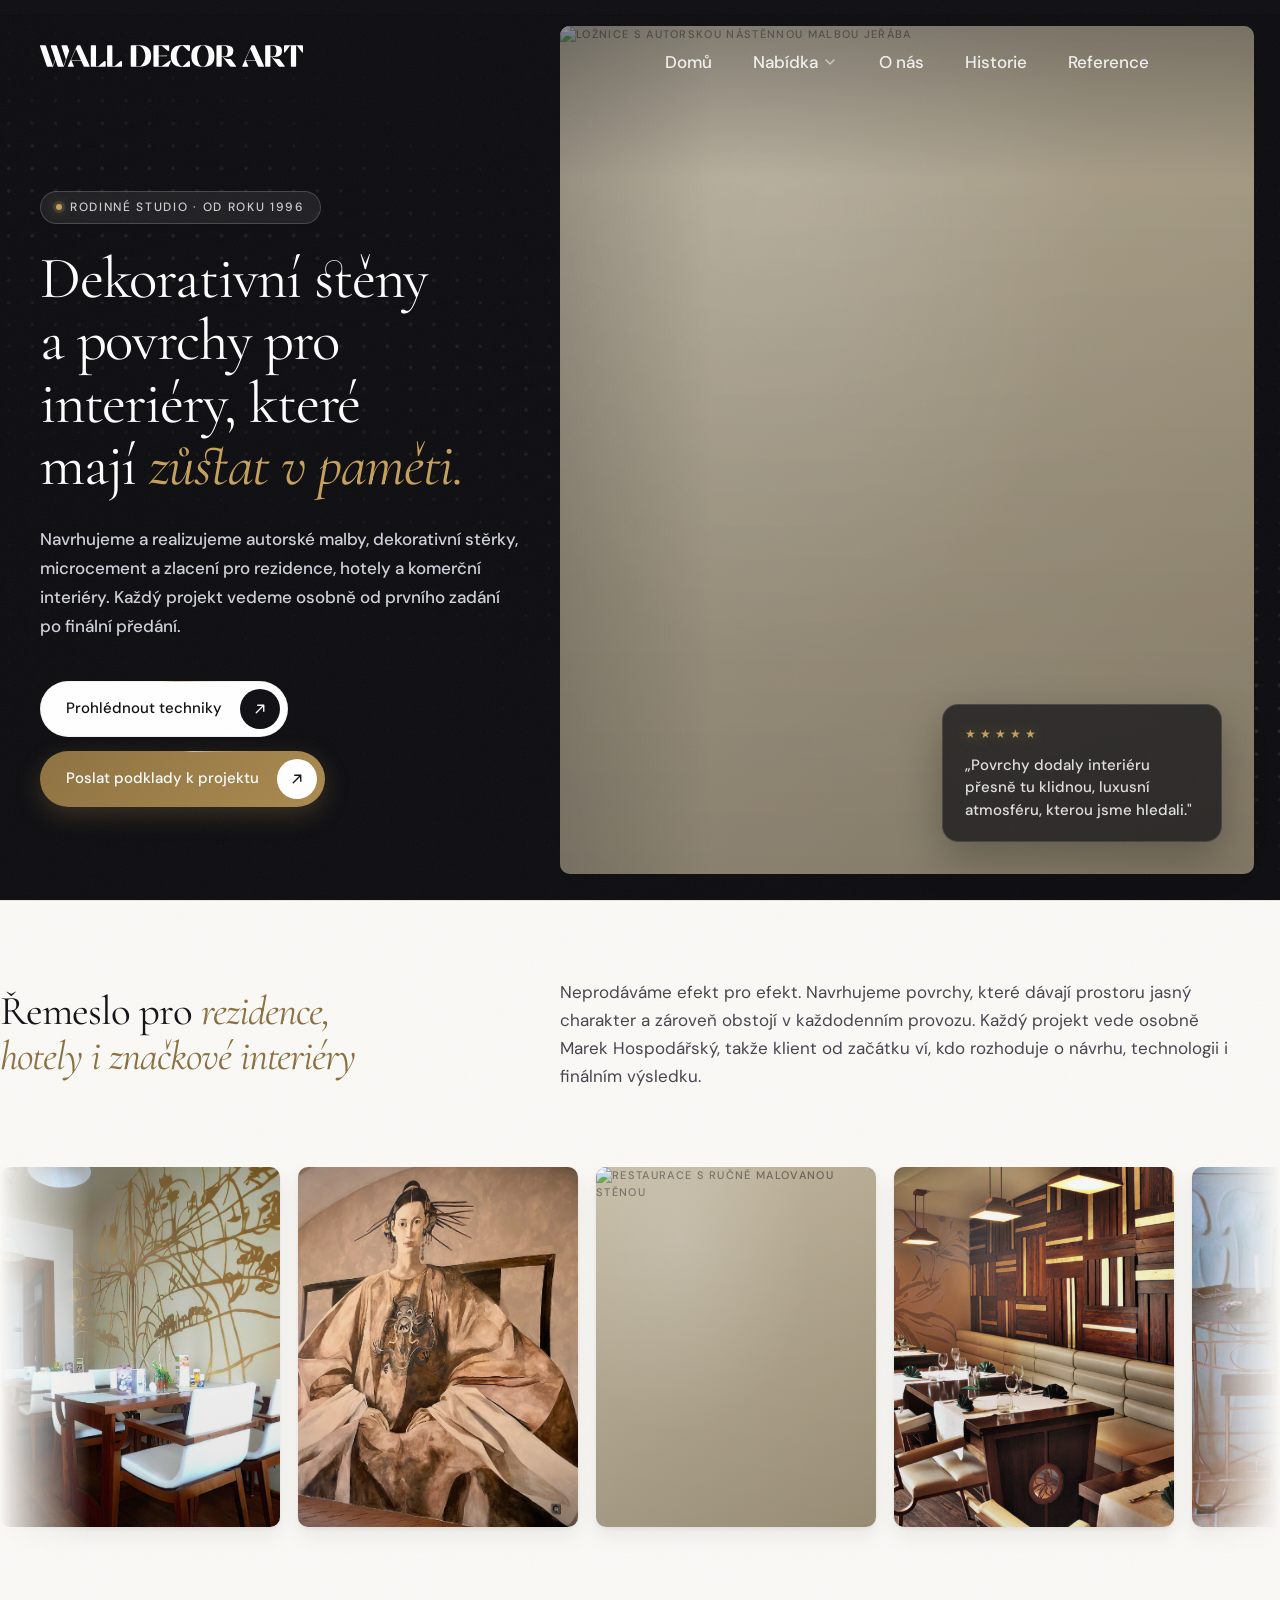
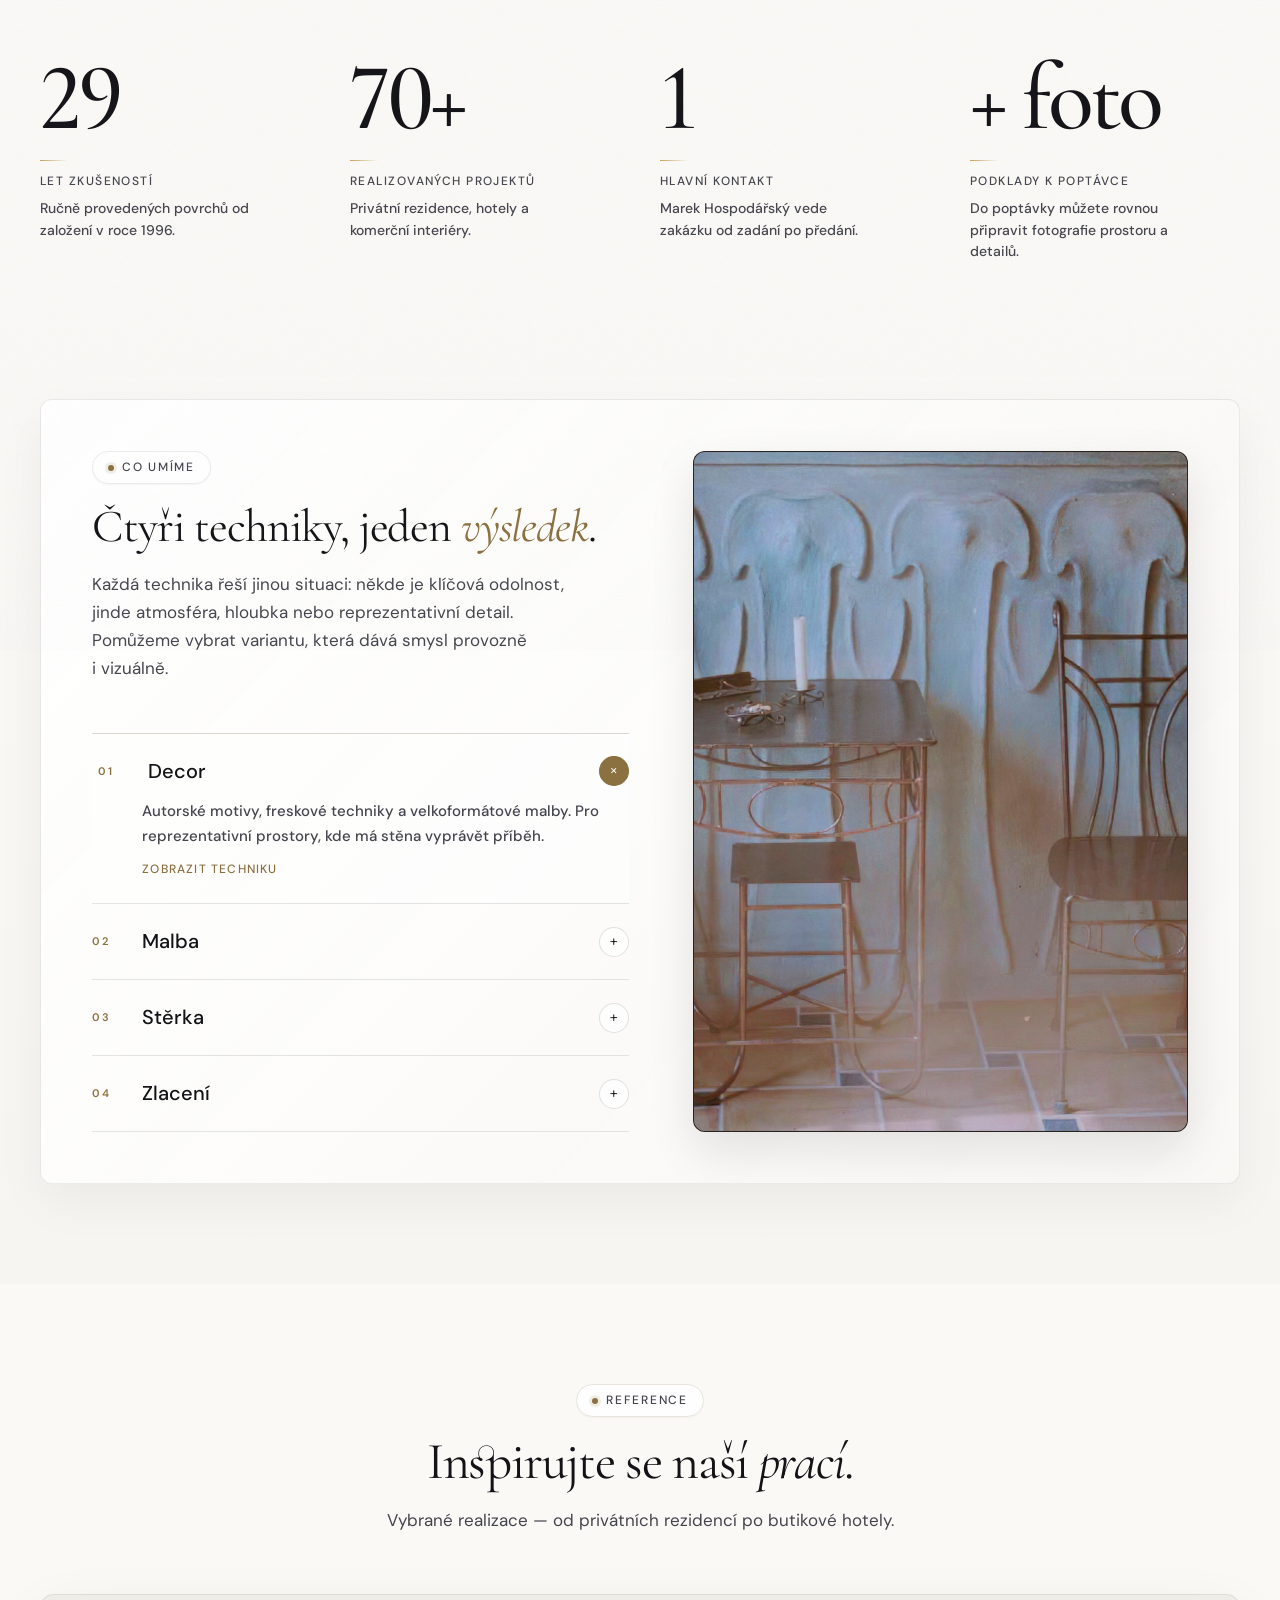
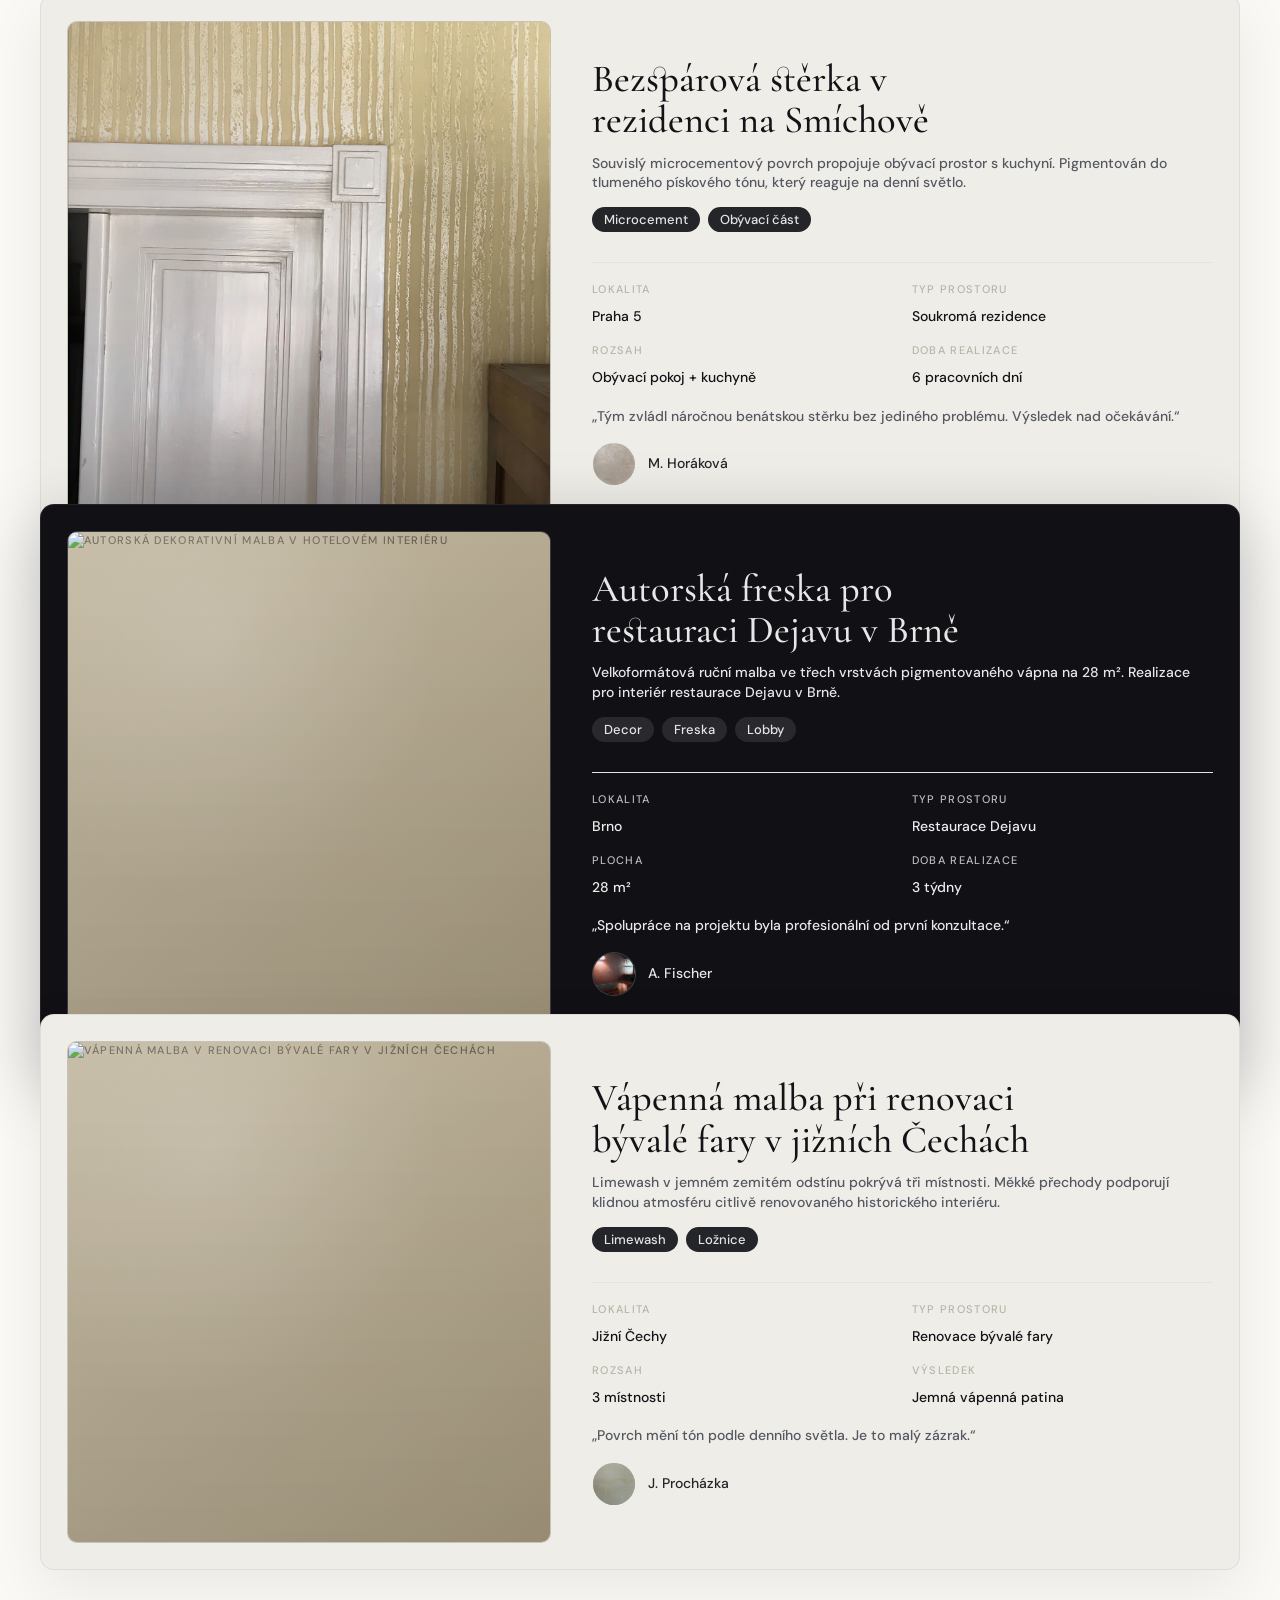
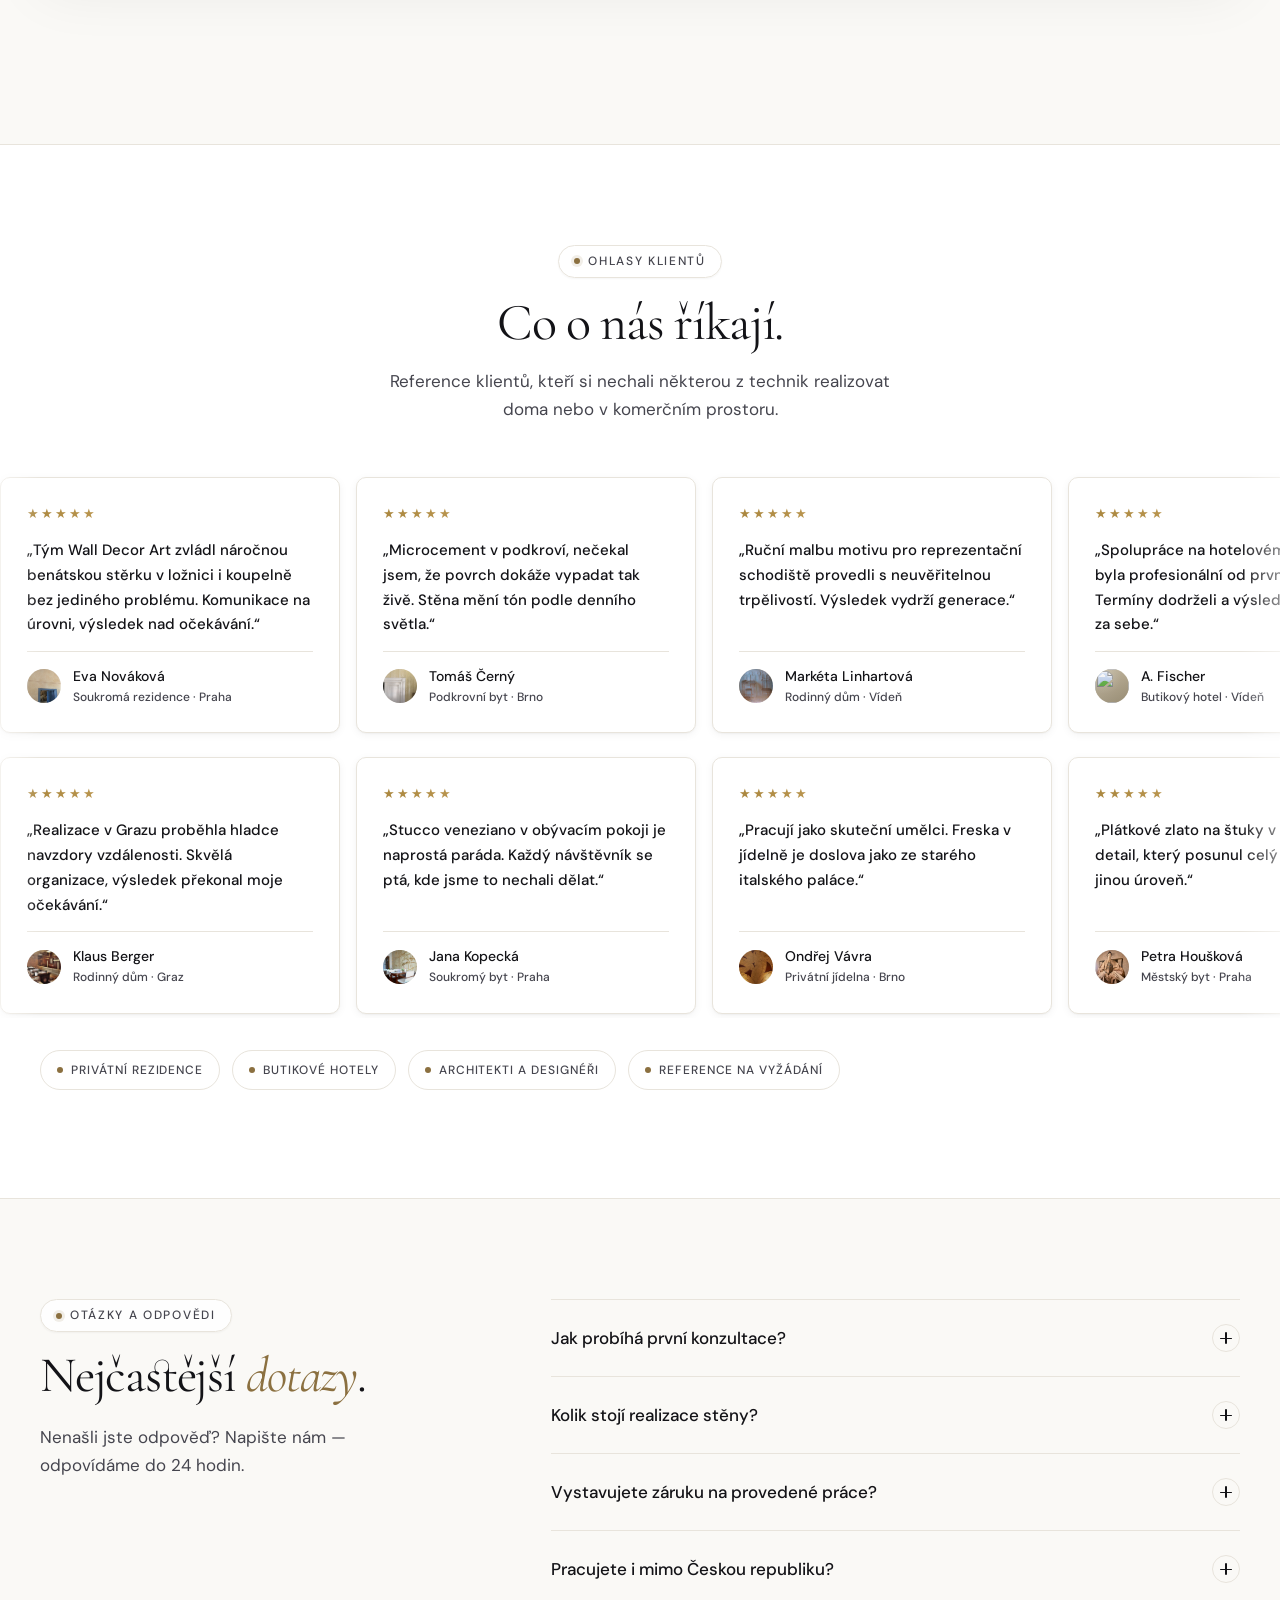
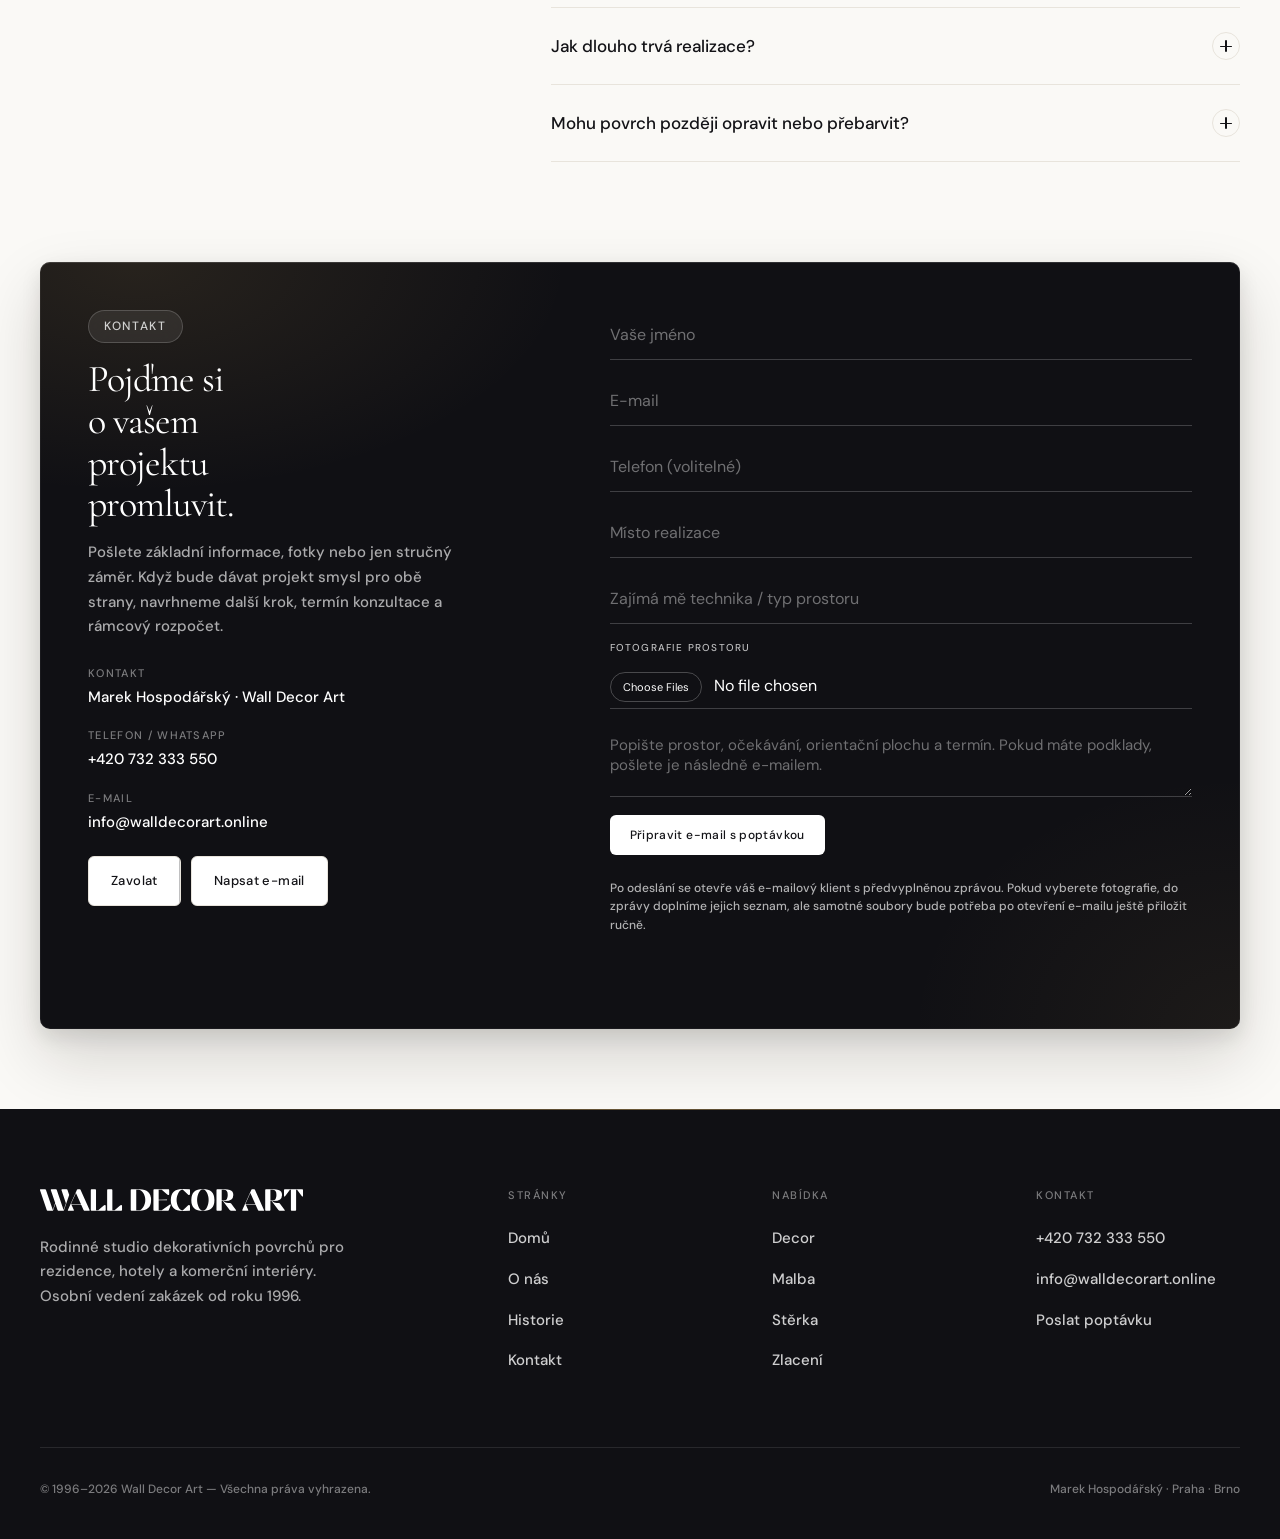
==== commit 73eb98e4: "Fix hero button icon duplication, tighten counters, center gallery headings - Remove ghost-trail arr" ====
--- a/index.html
+++ b/index.html
@@ -81,7 +81,6 @@
           <span>Prohlédnout techniky</span>
           <span class="hero-action-icon" aria-hidden="true">
             <svg viewBox="0 0 24 24" fill="none" xmlns="http://www.w3.org/2000/svg">
-              <path class="hero-action-arrow-ghost" d="M7 17L15 9M15 9H9.5M15 9V14.5" stroke="currentColor" stroke-width="1.6" stroke-linecap="round" stroke-linejoin="round"/>
               <path class="hero-action-arrow-main" d="M7 17L17 7M17 7H9M17 7V15" stroke="currentColor" stroke-width="1.8" stroke-linecap="round" stroke-linejoin="round"/>
             </svg>
           </span>
@@ -90,7 +89,6 @@
           <span>Poslat podklady k projektu</span>
           <span class="hero-action-icon" aria-hidden="true">
             <svg viewBox="0 0 24 24" fill="none" xmlns="http://www.w3.org/2000/svg">
-              <path class="hero-action-arrow-ghost" d="M7 17L15 9M15 9H9.5M15 9V14.5" stroke="currentColor" stroke-width="1.6" stroke-linecap="round" stroke-linejoin="round"/>
               <path class="hero-action-arrow-main" d="M7 17L17 7M17 7H9M17 7V15" stroke="currentColor" stroke-width="1.8" stroke-linecap="round" stroke-linejoin="round"/>
             </svg>
           </span>
--- a/styles/home.css
+++ b/styles/home.css
@@ -347,12 +347,6 @@
   display: block;
   overflow: visible;
 }
-.hero-action-arrow-ghost {
-  opacity: 0;
-  transform: translate(4px, -4px);
-  transform-origin: center;
-  transition: opacity .45s var(--ease-out), transform .45s var(--ease-out);
-}
 .hero-action-arrow-main {
   transition: transform .45s var(--ease-out);
 }
@@ -361,10 +355,6 @@
   rotate: 45deg;
   scale: 1.08;
   box-shadow: 0 0 0 7px rgba(255,255,255,.09);
-}
-.hero-action:hover .hero-action-arrow-ghost {
-  opacity: .38;
-  transform: translate(-2px, 2px);
 }
 .hero-action:active .hero-action-icon {
   translate: 3px -3px;
@@ -584,7 +574,7 @@
 /* COUNTERS */
 .counters {
   display: grid; grid-template-columns: repeat(4, 1fr); gap: 40px;
-  padding: 52px 0; border-bottom: 1px solid var(--c-border);
+  padding: 36px 0;
 }
 .counter-num {
   font-family: var(--font-display);
@@ -621,7 +611,7 @@
   inset: 0 calc(50% - 50vw);
   z-index: -1;
   background:
-    linear-gradient(180deg, #fafafa 0%, #f6f5f2 100%);
+    linear-gradient(180deg, var(--c-bg) 0%, #f6f5f2 100%);
 }
 .services-wrap {
   position: relative;
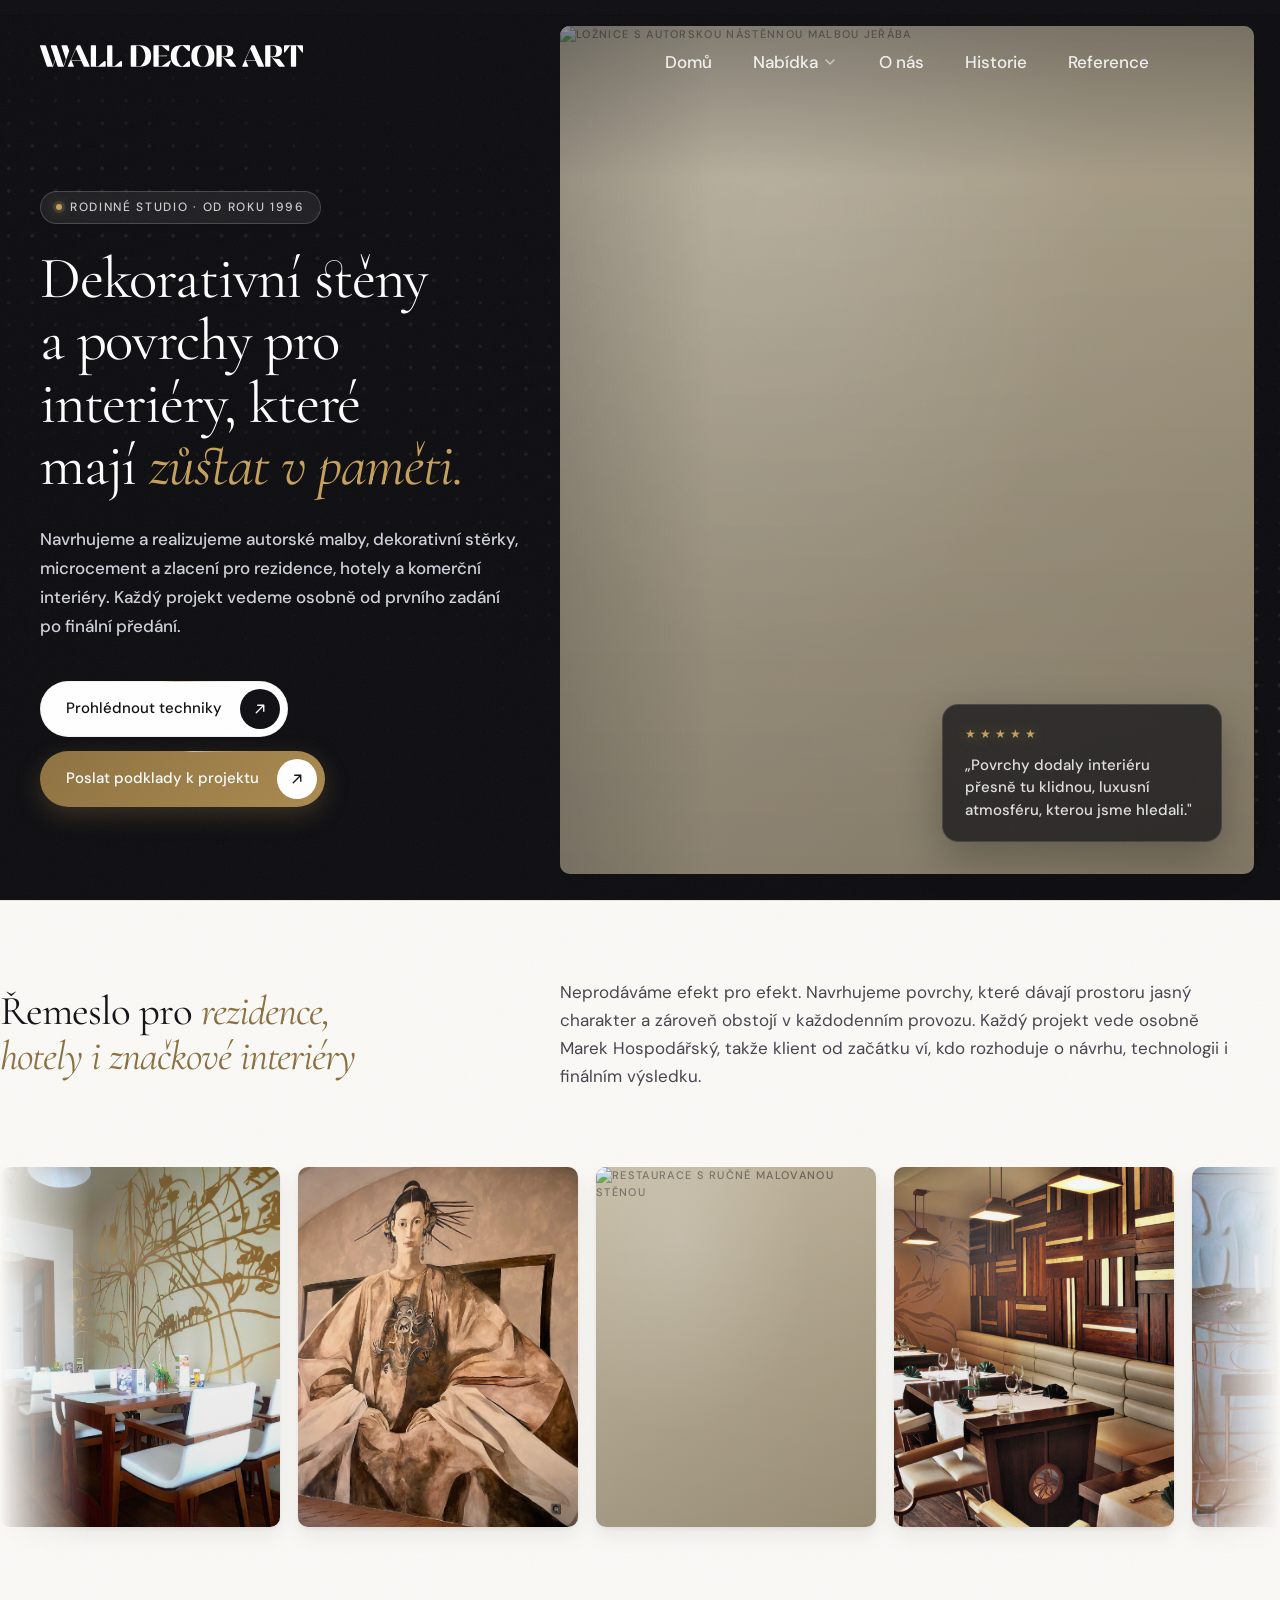
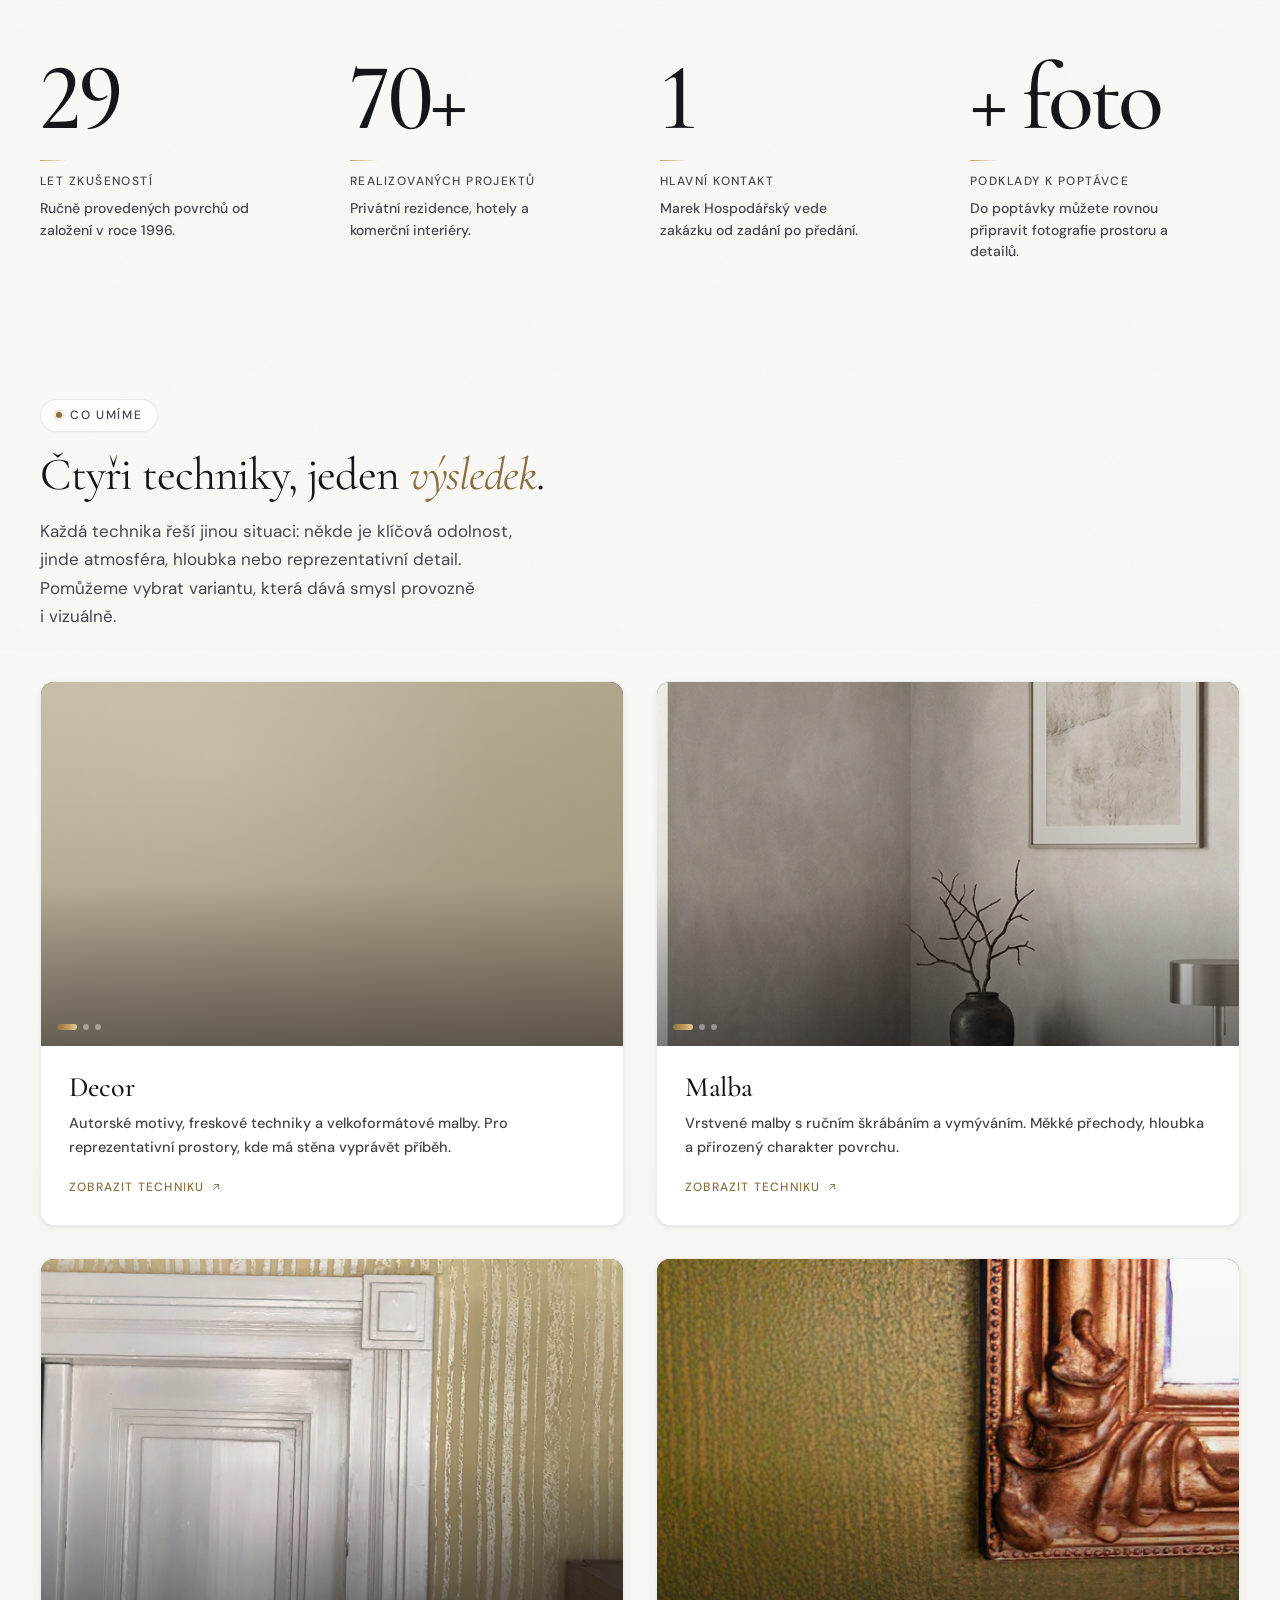
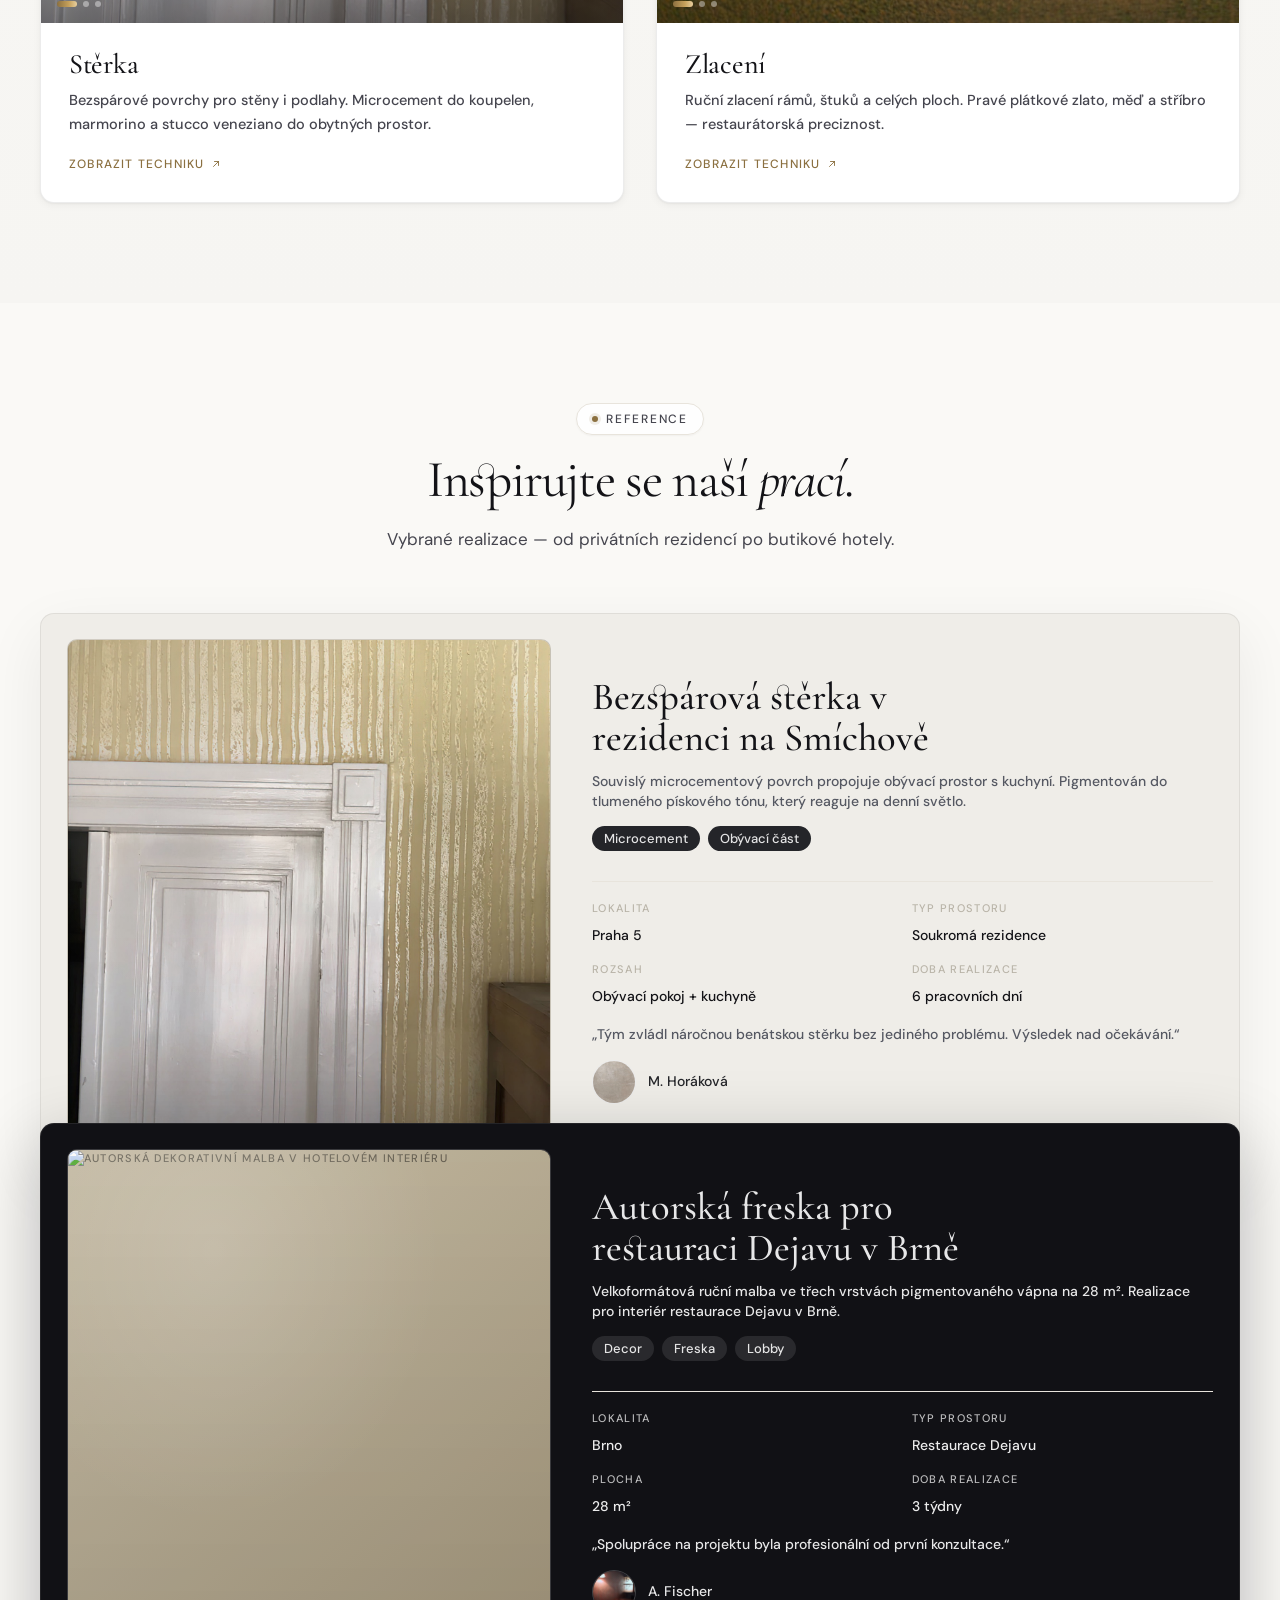
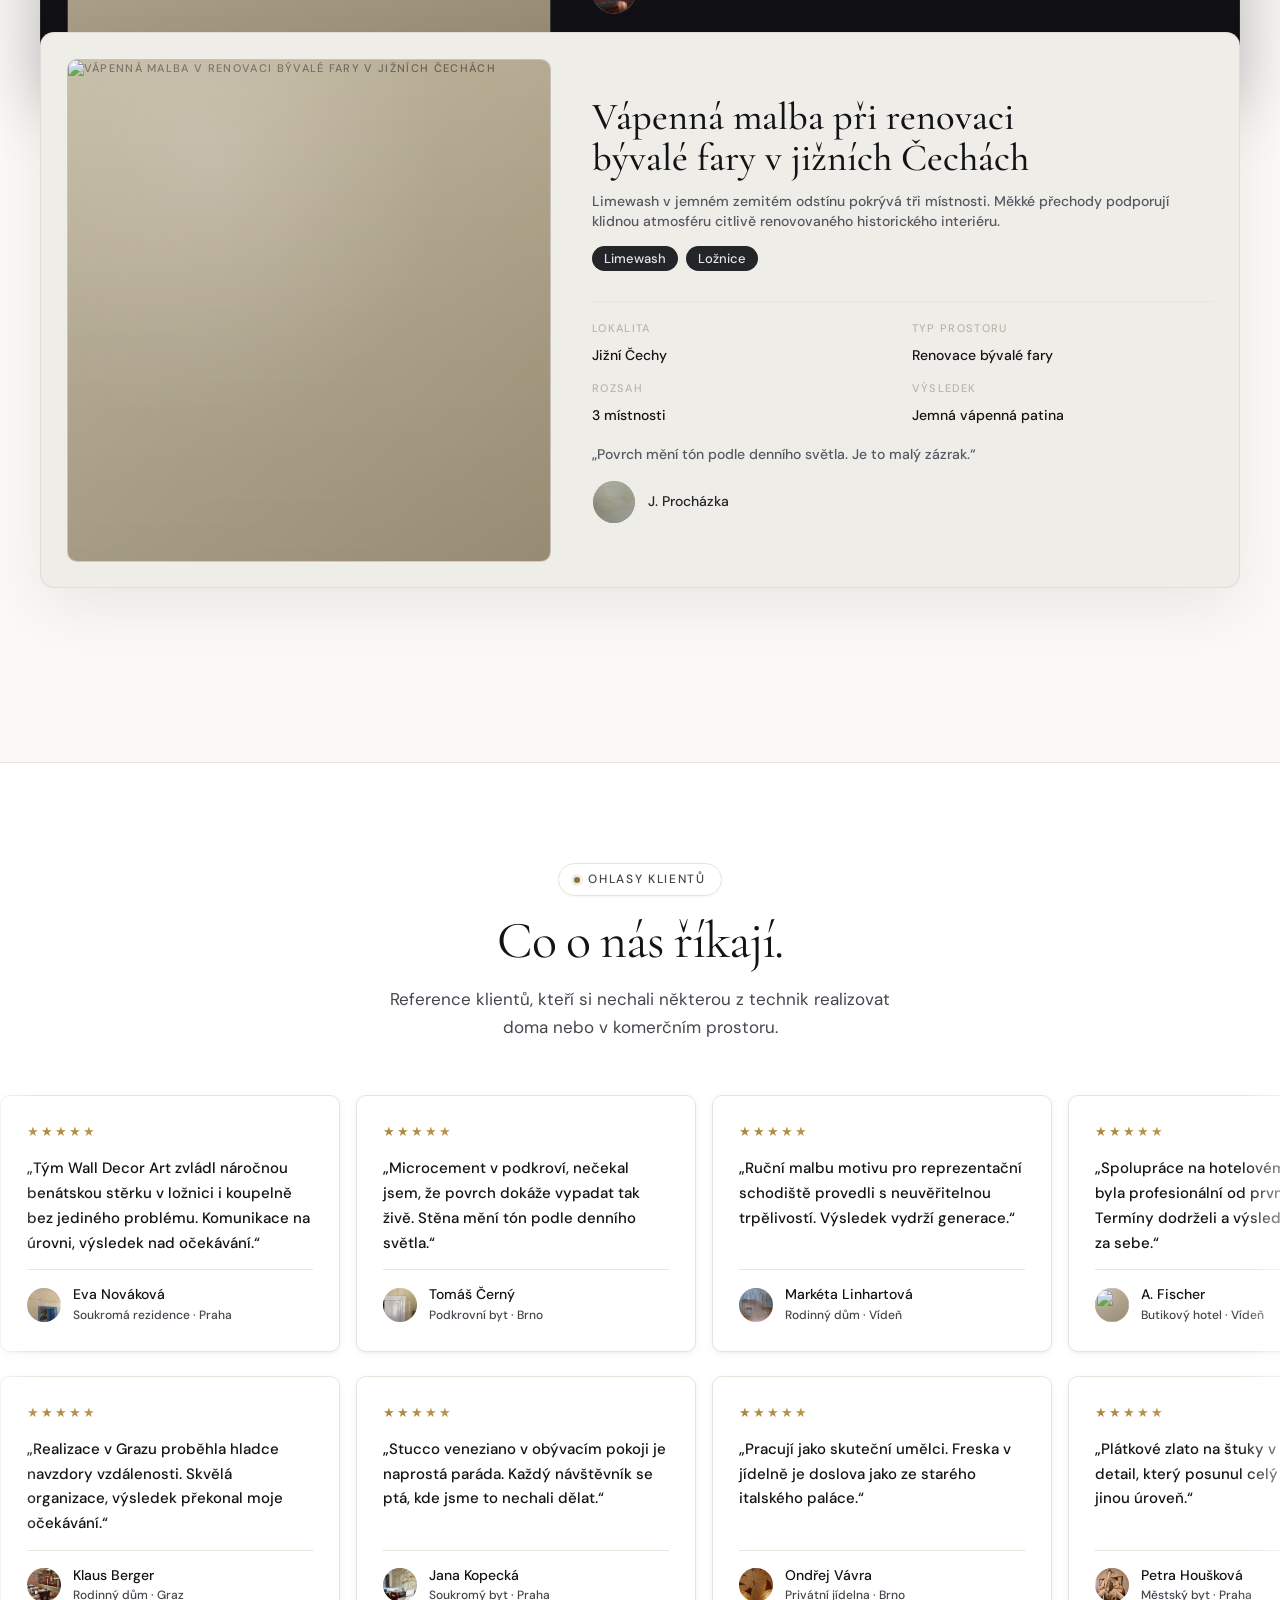
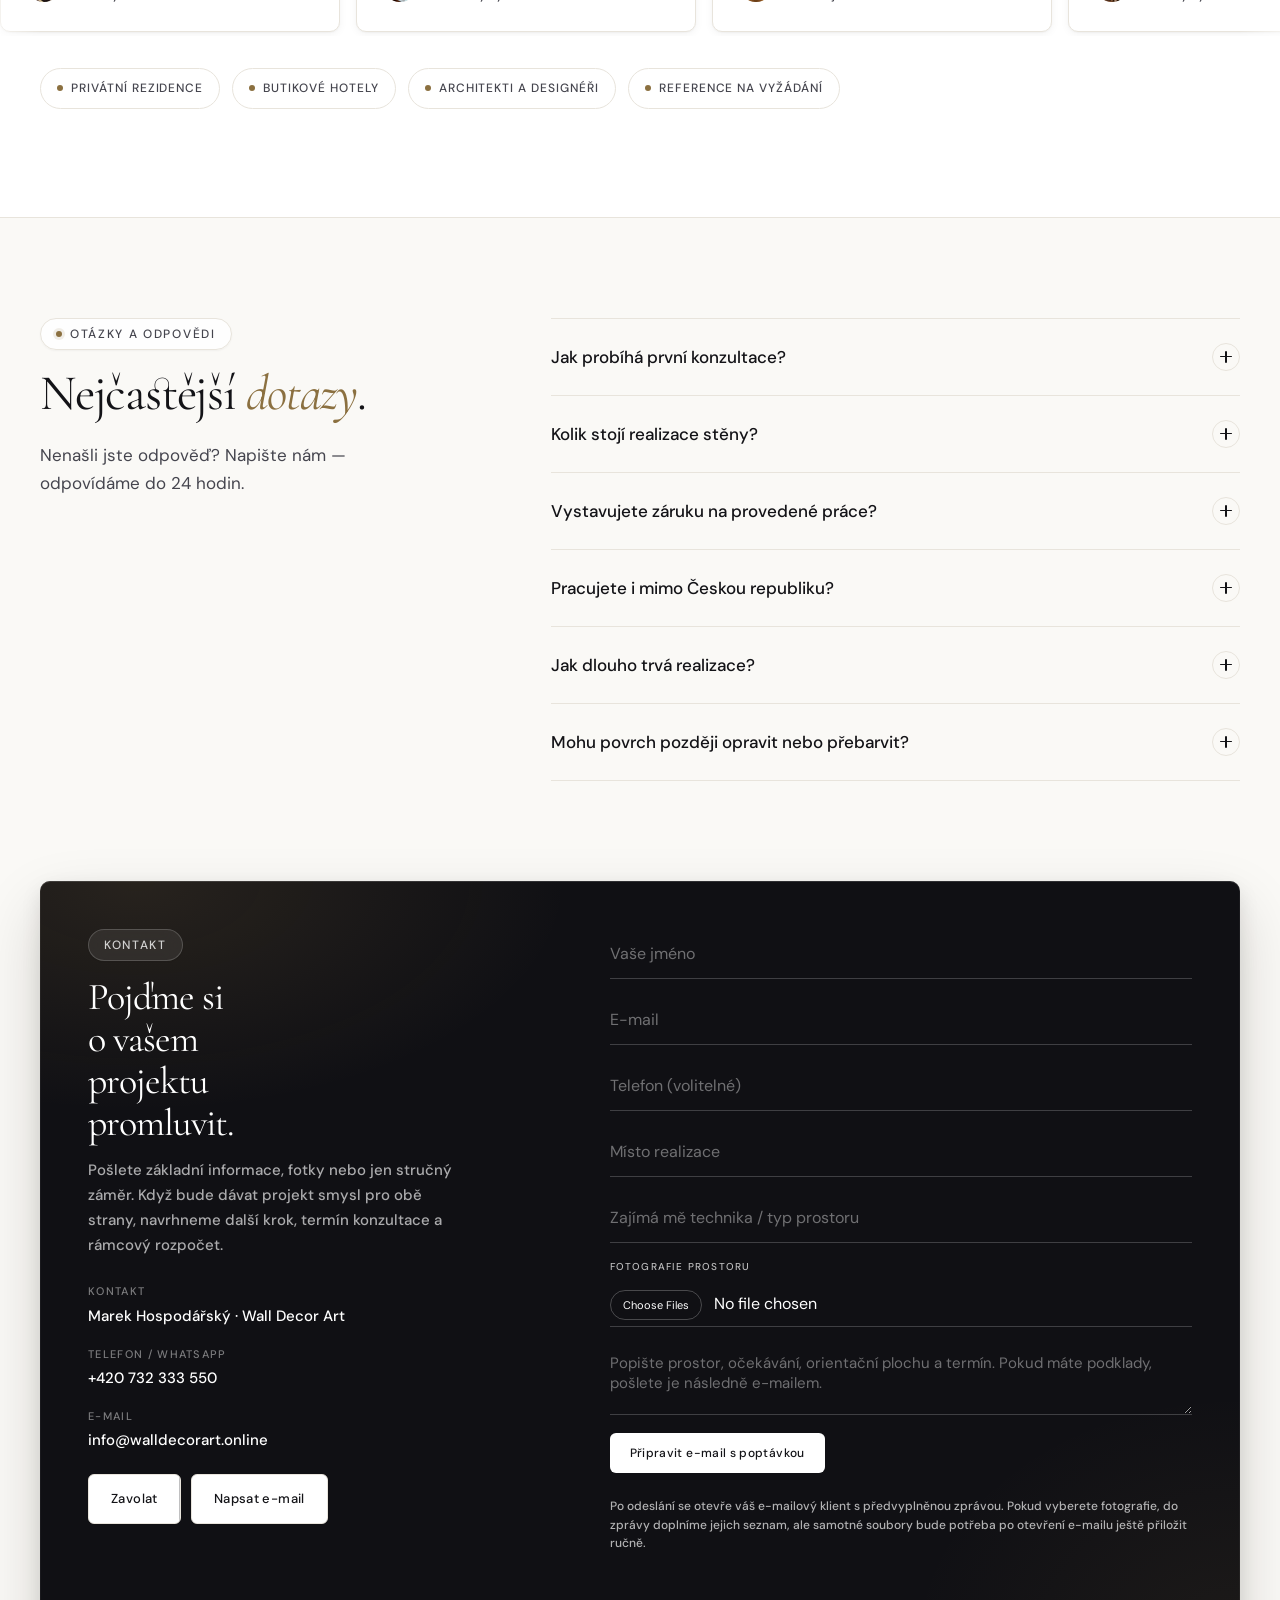
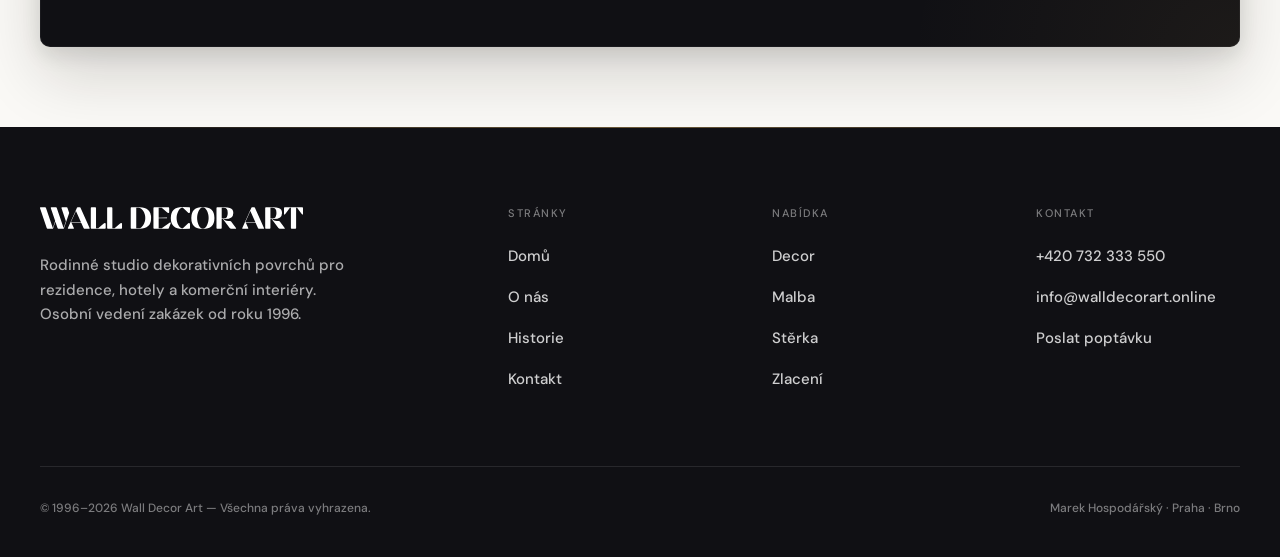
==== commit 3d3ee067: "Replace services accordion with auto-cycling technique cards grid Swap the single accordion + shared" ====
--- a/index.html
+++ b/index.html
@@ -162,50 +162,72 @@
 
 <!-- SERVICES -->
 <section class="container section" id="sluzby">
-  <div class="services-wrap">
-    <div class="services-list">
-      <div class="services-head reveal">
-        <span class="pill"><span class="dot"></span>Co umíme</span>
-        <h2>Čtyři techniky, jeden <em>výsledek</em>.</h2>
-        <p class="body">Každá technika řeší jinou situaci: někde je klíčová odolnost, jinde atmosféra, hloubka nebo reprezentativní detail. Pomůžeme vybrat variantu, která dává smysl provozně i vizuálně.</p>
-      </div>
-      <div class="service-row reveal">
-        <div class="service-row-head">
-          <span class="s-service-number" aria-hidden="true">01</span>
-          <span>Decor</span><span class="s-icon">+</span>
-        </div>
-        <div class="service-row-body">Autorské motivy, freskové techniky a velkoformátové malby. Pro reprezentativní prostory, kde má stěna vyprávět příběh.<br><a href="decor.html" class="service-link">Zobrazit techniku <span class="arrow" style="width:10px;height:10px"></span></a></div>
-      </div>
-      <div class="service-row reveal reveal-d1">
-        <div class="service-row-head">
-          <span class="s-service-number" aria-hidden="true">02</span>
-          <span>Malba</span><span class="s-icon">+</span>
-        </div>
-        <div class="service-row-body">Vrstvené malby s ručním škrábáním a vymýváním. Měkké přechody, hloubka a přirozený charakter povrchu.<br><a href="malba.html" class="service-link">Zobrazit techniku <span class="arrow" style="width:10px;height:10px"></span></a></div>
-      </div>
-      <div class="service-row reveal reveal-d2">
-        <div class="service-row-head">
-          <span class="s-service-number" aria-hidden="true">03</span>
-          <span>Stěrka</span><span class="s-icon">+</span>
-        </div>
-        <div class="service-row-body">Bezspárové povrchy pro stěny i podlahy. Microcement do koupelen, marmorino a stucco veneziano do obytných prostor.<br><a href="sterka.html" class="service-link">Zobrazit techniku <span class="arrow" style="width:10px;height:10px"></span></a></div>
-      </div>
-      <div class="service-row reveal reveal-d3">
-        <div class="service-row-head">
-          <span class="s-service-number" aria-hidden="true">04</span>
-          <span>Zlacení</span><span class="s-icon">+</span>
-        </div>
-        <div class="service-row-body">Ruční zlacení rámů, štuků a celých ploch. Pravé plátkové zlato, měď a stříbro — restaurátorská preciznost.<br><a href="zlaceni.html" class="service-link">Zobrazit techniku <span class="arrow" style="width:10px;height:10px"></span></a></div>
-      </div>
-    </div>
-    <div class="services-img reveal reveal-d2">
-      <div class="services-img-inner">
-        <div class="ph photo"><img src="uploads/wda-original/30613458630c41fb951cca2de9a79705.jpg" alt="Ukázka techniky Decor" loading="lazy" /></div>
-        <div class="ph photo"><img src="uploads/wda-original/3f2c576d942641d3a47da947bc83d420.jpeg" alt="Ukázka vrstvené malby" loading="lazy" /></div>
-        <div class="ph photo"><img src="uploads/wda-original/1b169501258f4c80b9f2a303691a6276.jpg" alt="Ukázka dekorativní stěrky" loading="lazy" /></div>
-        <div class="ph photo"><img src="uploads/wda-original/175c219f101a45d5b073c4510bd6f2d7.jpg" alt="Ukázka zlacení a kovového detailu" loading="lazy" /></div>
-      </div>
-    </div>
+  <div class="services-head reveal">
+    <span class="pill"><span class="dot"></span>Co umíme</span>
+    <h2>Čtyři techniky, jeden <em>výsledek</em>.</h2>
+    <p class="body">Každá technika řeší jinou situaci: někde je klíčová odolnost, jinde atmosféra, hloubka nebo reprezentativní detail. Pomůžeme vybrat variantu, která dává smysl provozně i vizuálně.</p>
+  </div>
+  <div class="tech-grid">
+    <a href="decor.html" class="tech-card reveal">
+      <div class="tech-card-media">
+        <div class="tech-card-slide is-active"><div class="ph photo"><img src="uploads/decor-original/dekorativni/01-15b88714c11648569e0df4478172a905.png" alt="Autorská nástěnná malba — technika Decor" loading="lazy" /></div></div>
+        <div class="tech-card-slide"><div class="ph photo"><img src="uploads/decor-original/dekorativni/02-6c1e79a48e7f493e8db9003c22b58637.jpg" alt="Velkoformátová malba — technika Decor" loading="lazy" /></div></div>
+        <div class="tech-card-slide"><div class="ph photo"><img src="uploads/decor-original/dekorativni/08-a107b4679f554404af03f6a3e5eb2ed8.png" alt="Freskový detail — technika Decor" loading="lazy" /></div></div>
+        <span class="tech-card-dots" aria-hidden="true"><span class="is-active"></span><span></span><span></span></span>
+      </div>
+      <div class="tech-card-body">
+        <h3>Decor</h3>
+        <p>Autorské motivy, freskové techniky a velkoformátové malby. Pro reprezentativní prostory, kde má stěna vyprávět příběh.</p>
+        <span class="tech-card-link">Zobrazit techniku
+          <svg viewBox="0 0 24 24" fill="none" xmlns="http://www.w3.org/2000/svg" aria-hidden="true"><path d="M7 17L17 7M17 7H9M17 7V15" stroke="currentColor" stroke-width="1.8" stroke-linecap="round" stroke-linejoin="round"/></svg>
+        </span>
+      </div>
+    </a>
+    <a href="malba.html" class="tech-card reveal reveal-d1">
+      <div class="tech-card-media">
+        <div class="tech-card-slide is-active"><div class="ph photo"><img src="uploads/4c77956a-929f-4b3c-9aaa-6e421384a30d.jpeg" alt="Vymývaná malba v interiéru — technika Malba" loading="lazy" /></div></div>
+        <div class="tech-card-slide"><div class="ph photo"><img src="uploads/9faee036-94c6-4dca-bb79-dc2351f68fbf.jpeg" alt="Detail vrstvené malby — technika Malba" loading="lazy" /></div></div>
+        <div class="tech-card-slide"><div class="ph photo"><img src="uploads/01-topaz-upscale-2x-batch-1.png" alt="Škrábaná malba — technika Malba" loading="lazy" /></div></div>
+        <span class="tech-card-dots" aria-hidden="true"><span class="is-active"></span><span></span><span></span></span>
+      </div>
+      <div class="tech-card-body">
+        <h3>Malba</h3>
+        <p>Vrstvené malby s ručním škrábáním a vymýváním. Měkké přechody, hloubka a přirozený charakter povrchu.</p>
+        <span class="tech-card-link">Zobrazit techniku
+          <svg viewBox="0 0 24 24" fill="none" xmlns="http://www.w3.org/2000/svg" aria-hidden="true"><path d="M7 17L17 7M17 7H9M17 7V15" stroke="currentColor" stroke-width="1.8" stroke-linecap="round" stroke-linejoin="round"/></svg>
+        </span>
+      </div>
+    </a>
+    <a href="sterka.html" class="tech-card reveal reveal-d2">
+      <div class="tech-card-media">
+        <div class="tech-card-slide is-active"><div class="ph photo"><img src="uploads/wda-original/1b169501258f4c80b9f2a303691a6276.jpg" alt="Bezspárová microcementová stěrka" loading="lazy" /></div></div>
+        <div class="tech-card-slide"><div class="ph photo"><img src="uploads/wda-original/3e30f6377d004072b5137d52b736de92.jpg" alt="Microcement v interiéru" loading="lazy" /></div></div>
+        <div class="tech-card-slide"><div class="ph photo"><img src="uploads/wda-original/7c6021c5e4d949d3917789dfc1e6c511.jpg" alt="Detail stěrkového povrchu" loading="lazy" /></div></div>
+        <span class="tech-card-dots" aria-hidden="true"><span class="is-active"></span><span></span><span></span></span>
+      </div>
+      <div class="tech-card-body">
+        <h3>Stěrka</h3>
+        <p>Bezspárové povrchy pro stěny i podlahy. Microcement do koupelen, marmorino a stucco veneziano do obytných prostor.</p>
+        <span class="tech-card-link">Zobrazit techniku
+          <svg viewBox="0 0 24 24" fill="none" xmlns="http://www.w3.org/2000/svg" aria-hidden="true"><path d="M7 17L17 7M17 7H9M17 7V15" stroke="currentColor" stroke-width="1.8" stroke-linecap="round" stroke-linejoin="round"/></svg>
+        </span>
+      </div>
+    </a>
+    <a href="zlaceni.html" class="tech-card reveal reveal-d3">
+      <div class="tech-card-media">
+        <div class="tech-card-slide is-active"><div class="ph photo"><img src="uploads/wda-original/175c219f101a45d5b073c4510bd6f2d7.jpg" alt="Zlacený rám a kovový detail" loading="lazy" /></div></div>
+        <div class="tech-card-slide"><div class="ph photo"><img src="uploads/wda-original/6214f249af6a4256a435f1f007ec4924.jpg" alt="Zlacený reliéfní detail" loading="lazy" /></div></div>
+        <div class="tech-card-slide"><div class="ph photo"><img src="uploads/wda-original/9e6bdadc24b74969af3b91fa4ca40d3f.jpg" alt="Zlatý dekorativní reliéf" loading="lazy" /></div></div>
+        <span class="tech-card-dots" aria-hidden="true"><span class="is-active"></span><span></span><span></span></span>
+      </div>
+      <div class="tech-card-body">
+        <h3>Zlacení</h3>
+        <p>Ruční zlacení rámů, štuků a celých ploch. Pravé plátkové zlato, měď a stříbro — restaurátorská preciznost.</p>
+        <span class="tech-card-link">Zobrazit techniku
+          <svg viewBox="0 0 24 24" fill="none" xmlns="http://www.w3.org/2000/svg" aria-hidden="true"><path d="M7 17L17 7M17 7H9M17 7V15" stroke="currentColor" stroke-width="1.8" stroke-linecap="round" stroke-linejoin="round"/></svg>
+        </span>
+      </div>
+    </a>
   </div>
 </section>
 
--- a/styles/base.css
+++ b/styles/base.css
@@ -228,11 +228,11 @@
 .proj-img img,
 .marquee-tile img,
 .hero-img img,
-.services-img-inner img,
 .team-photo img,
 .tl-img img {
   cursor: zoom-in;
 }
+.tech-card img { cursor: pointer; }
 
 .site-header img,
 .site-footer img,
--- a/styles/home.css
+++ b/styles/home.css
@@ -613,27 +613,6 @@
   background:
     linear-gradient(180deg, var(--c-bg) 0%, #f6f5f2 100%);
 }
-.services-wrap {
-  position: relative;
-  display: grid;
-  grid-template-columns: minmax(0, 1fr) minmax(420px, .92fr);
-  gap: clamp(40px, 5vw, 72px);
-  min-height: 560px;
-  padding: clamp(28px, 4vw, 56px);
-  overflow: hidden;
-  border: 1px solid rgba(18, 18, 22, .08);
-  border-radius: 12px;
-  background:
-    linear-gradient(135deg, rgba(255,255,255,.96), rgba(249,248,245,.92)),
-    #f8f7f4;
-  box-shadow: 0 18px 50px rgba(18, 18, 22, .05);
-}
-.services-list {
-  position: relative;
-  z-index: 1;
-  padding-right: 0;
-  border-right: 0;
-}
 .services-head { margin-bottom: clamp(32px, 4vw, 54px); }
 .services-head .pill {
   border-color: rgba(18, 18, 22, .08);
@@ -651,136 +630,116 @@
   max-width: 480px;
   margin-top: 18px;
 }
-.service-row {
+
+/* TECH CARDS — 2×2 grid, auto-cycling photo stack per card */
+.tech-grid {
+  display: grid;
+  grid-template-columns: repeat(2, 1fr);
+  gap: clamp(20px, 2.6vw, 32px);
+}
+.tech-card {
   position: relative;
-  border-top: 1px solid rgba(18, 18, 22, .1);
-  border-right: 0;
-  border-bottom: 0;
-  border-left: 0;
-  border-radius: 0;
-  padding: 22px 0;
-  margin-top: 0;
-  cursor: pointer;
-  background: transparent;
-  box-shadow: none;
-  transition: transform .25s ease, background .25s ease, border-color .25s ease, box-shadow .25s ease;
-}
-.services-head + .service-row { margin-top: 0; }
-.service-row:last-child { border-bottom: 1px solid rgba(18, 18, 22, .1); }
-.service-row:hover {
-  transform: none;
-  border-color: rgba(109, 92, 58, .18);
-  background: rgba(255,255,255,.42);
-  box-shadow: none;
-}
-.service-row.active {
-  border-color: rgba(109, 92, 58, .24);
-  background: rgba(255, 255, 255, .62);
-  box-shadow: none;
-}
-.service-row-head {
-  display: flex; align-items: center; gap: 16px;
-  font-size: 20px; font-weight: 500;
-  transition: padding-left .35s var(--ease-out);
-}
-.service-row:hover .service-row-head,
-.service-row.active .service-row-head {
-  padding-left: 6px;
-}
-.service-row-head .s-service-number {
-  min-width: 34px;
-  color: var(--c-warm);
-  font-family: var(--font-ui);
-  font-size: 11px;
-  font-weight: 600;
-  letter-spacing: 0.16em;
-  text-transform: uppercase;
-}
-.service-row.active .service-row-head { color: var(--c-text); }
-.service-row-body {
-  max-width: 680px;
-  font-size: 15px; color: var(--c-text-2); line-height: 1.65;
-  max-height: 0; overflow: hidden;
-  transition: max-height .4s ease, padding .4s ease;
-  padding-left: 50px;
-}
-.service-row.active .service-row-body {
-  max-height: 130px;
-  padding-top: 12px;
-  color: var(--c-text-2);
-}
-.service-row-head .s-icon {
-  width: 30px; height: 30px; border-radius: 999px; border: 1px solid rgba(18, 18, 22, .12);
-  display: flex; align-items: center; justify-content: center;
-  margin-left: auto; flex-shrink: 0;
-  background: rgba(255,255,255,.64);
-  font-size: 15px; font-weight: 300;
-  transition: background .25s, border-color .25s, transform .25s, color .25s;
-}
-.service-row.active .s-icon { background: var(--c-warm); border-color: var(--c-warm); color: #fff; transform: rotate(45deg); }
-.service-link { display: inline-flex; align-items: center; gap: 6px; margin-top: 12px; font-family: var(--font-ui); font-size: 12px; letter-spacing: 0.1em; text-transform: uppercase; color: var(--c-warm); }
-.service-row.active .service-link { color: var(--c-warm); }
-.service-link:hover { gap: 10px; }
-
-.services-img {
+  display: flex;
+  flex-direction: column;
+  border: 1px solid rgba(18, 18, 22, .08);
+  border-radius: 14px;
+  overflow: hidden;
+  background: #fff;
+  box-shadow: var(--shadow-1);
+  transition: transform .5s var(--ease-out), box-shadow .5s var(--ease-out), border-color .5s var(--ease-out);
+}
+.tech-card:hover {
+  transform: translateY(-6px);
+  box-shadow: var(--shadow-3);
+  border-color: rgba(139, 112, 64, .28);
+}
+.tech-card-media {
   position: relative;
-  z-index: 1;
-  display: flex;
-  align-items: stretch;
-  justify-content: center;
-  padding-left: 0;
-}
-.services-img-inner {
-  width: 100%;
-  min-height: 100%;
-  aspect-ratio: 4/5;
-  border: 1px solid rgba(18, 18, 22, .1);
-  border-radius: 12px;
+  aspect-ratio: 16/10;
   overflow: hidden;
-  box-shadow: 0 18px 46px rgba(18, 18, 22, .1);
-  background: #2a2620;
-  position: relative;
-}
-.services-img-inner::after {
+  background: #201d18;
+}
+.tech-card-media::after {
   content: "";
   position: absolute;
   inset: 0;
-  background:
-    linear-gradient(180deg, rgba(17,17,21,0) 55%, rgba(17,17,21,.16) 100%);
+  background: linear-gradient(180deg, rgba(16,16,20,0) 55%, rgba(16,16,20,.45) 100%);
   pointer-events: none;
-}
-.services-img-inner .ph {
-  position: absolute; inset: 0;
-  transition: opacity .65s var(--ease-smooth), transform 1.4s var(--ease-smooth);
-  transform: scale(1);
-}
-.services-img-inner .ph.hide { opacity: 0; transform: scale(1.05); }
+  z-index: 1;
+}
+.tech-card-slide {
+  position: absolute;
+  inset: 0;
+  opacity: 0;
+  transition: opacity 1.1s var(--ease-smooth);
+}
+.tech-card-slide img { transition: transform 6s linear; }
+.tech-card-slide.is-active {
+  opacity: 1;
+  z-index: 1;
+}
+.tech-card-slide.is-active img { transform: scale(1.08); }
+.tech-card:hover .tech-card-slide.is-active img { transform: scale(1.14); }
+.tech-card-dots {
+  position: absolute;
+  bottom: 16px; left: 16px;
+  z-index: 2;
+  display: flex;
+  gap: 6px;
+}
+.tech-card-dots span {
+  width: 6px; height: 6px;
+  border-radius: 999px;
+  background: rgba(255,255,255,.4);
+  transition: width .4s var(--ease-out), background .4s ease;
+}
+.tech-card-dots span.is-active {
+  width: 20px;
+  background: linear-gradient(90deg, var(--c-warm), var(--c-gold) 60%, var(--c-gold-2));
+}
+.tech-card-body {
+  position: relative;
+  padding: 26px 28px 28px;
+  display: flex;
+  flex-direction: column;
+  flex: 1;
+}
+.tech-card-body h3 {
+  font-size: clamp(22px, 2.2vw, 28px);
+  font-weight: 500;
+  letter-spacing: -0.01em;
+}
+.tech-card-body p {
+  margin-top: 10px;
+  font-size: 14.5px;
+  line-height: 1.65;
+  color: var(--c-text-2);
+  flex: 1;
+}
+.tech-card-link {
+  display: inline-flex;
+  align-items: center;
+  gap: 6px;
+  margin-top: 18px;
+  font-family: var(--font-ui);
+  font-size: 12px;
+  font-weight: 500;
+  letter-spacing: 0.1em;
+  text-transform: uppercase;
+  color: var(--c-warm);
+}
+.tech-card-link svg {
+  width: 12px; height: 12px;
+  transition: transform .4s var(--ease-out);
+}
+.tech-card:hover .tech-card-link svg { transform: translate(2px, -2px); }
 
 @media (max-width: 1023px) {
-  .services-wrap { grid-template-columns: 1fr; }
-  .services-list { border-right: none; padding-right: 0; }
-  .services-img { padding-left: 0; padding-top: 32px; }
-  .services-img-inner { aspect-ratio: 16/10; }
+  .tech-grid { grid-template-columns: 1fr; }
 }
 @media (max-width: 640px) {
-  .services-wrap {
-    padding: 22px;
-    border-radius: 14px;
-  }
   .services-head h2 { font-size: clamp(30px, 10vw, 42px); }
-  .service-row { padding: 18px 0; }
-  .service-row-head {
-    gap: 12px;
-    font-size: 20px;
-  }
-  .service-row-head .s-service-number,
-  .service-row-head .s-icon {
-    min-width: 32px;
-  }
-  .service-row-body {
-    padding-left: 44px;
-    font-size: 15px;
-  }
+  .tech-card-body { padding: 22px 20px 24px; }
 }
 
 /* PROJECTS */
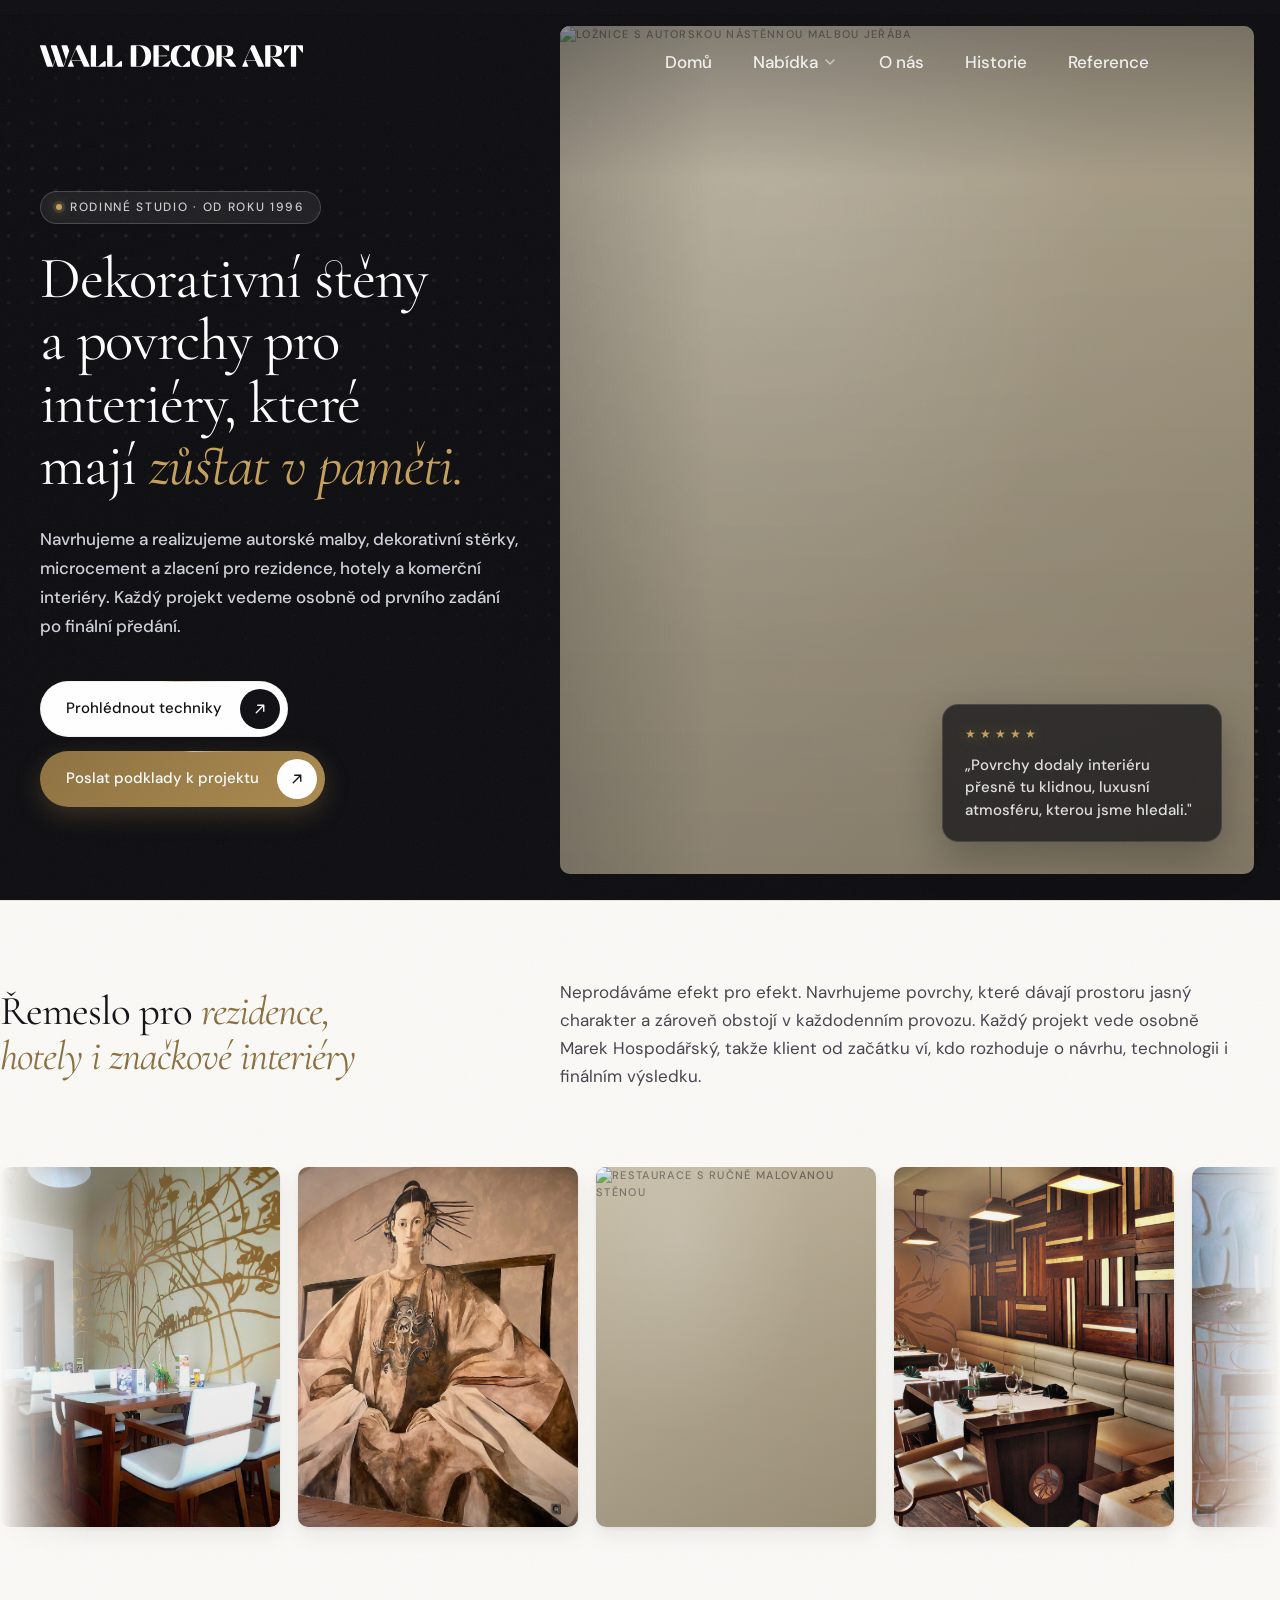
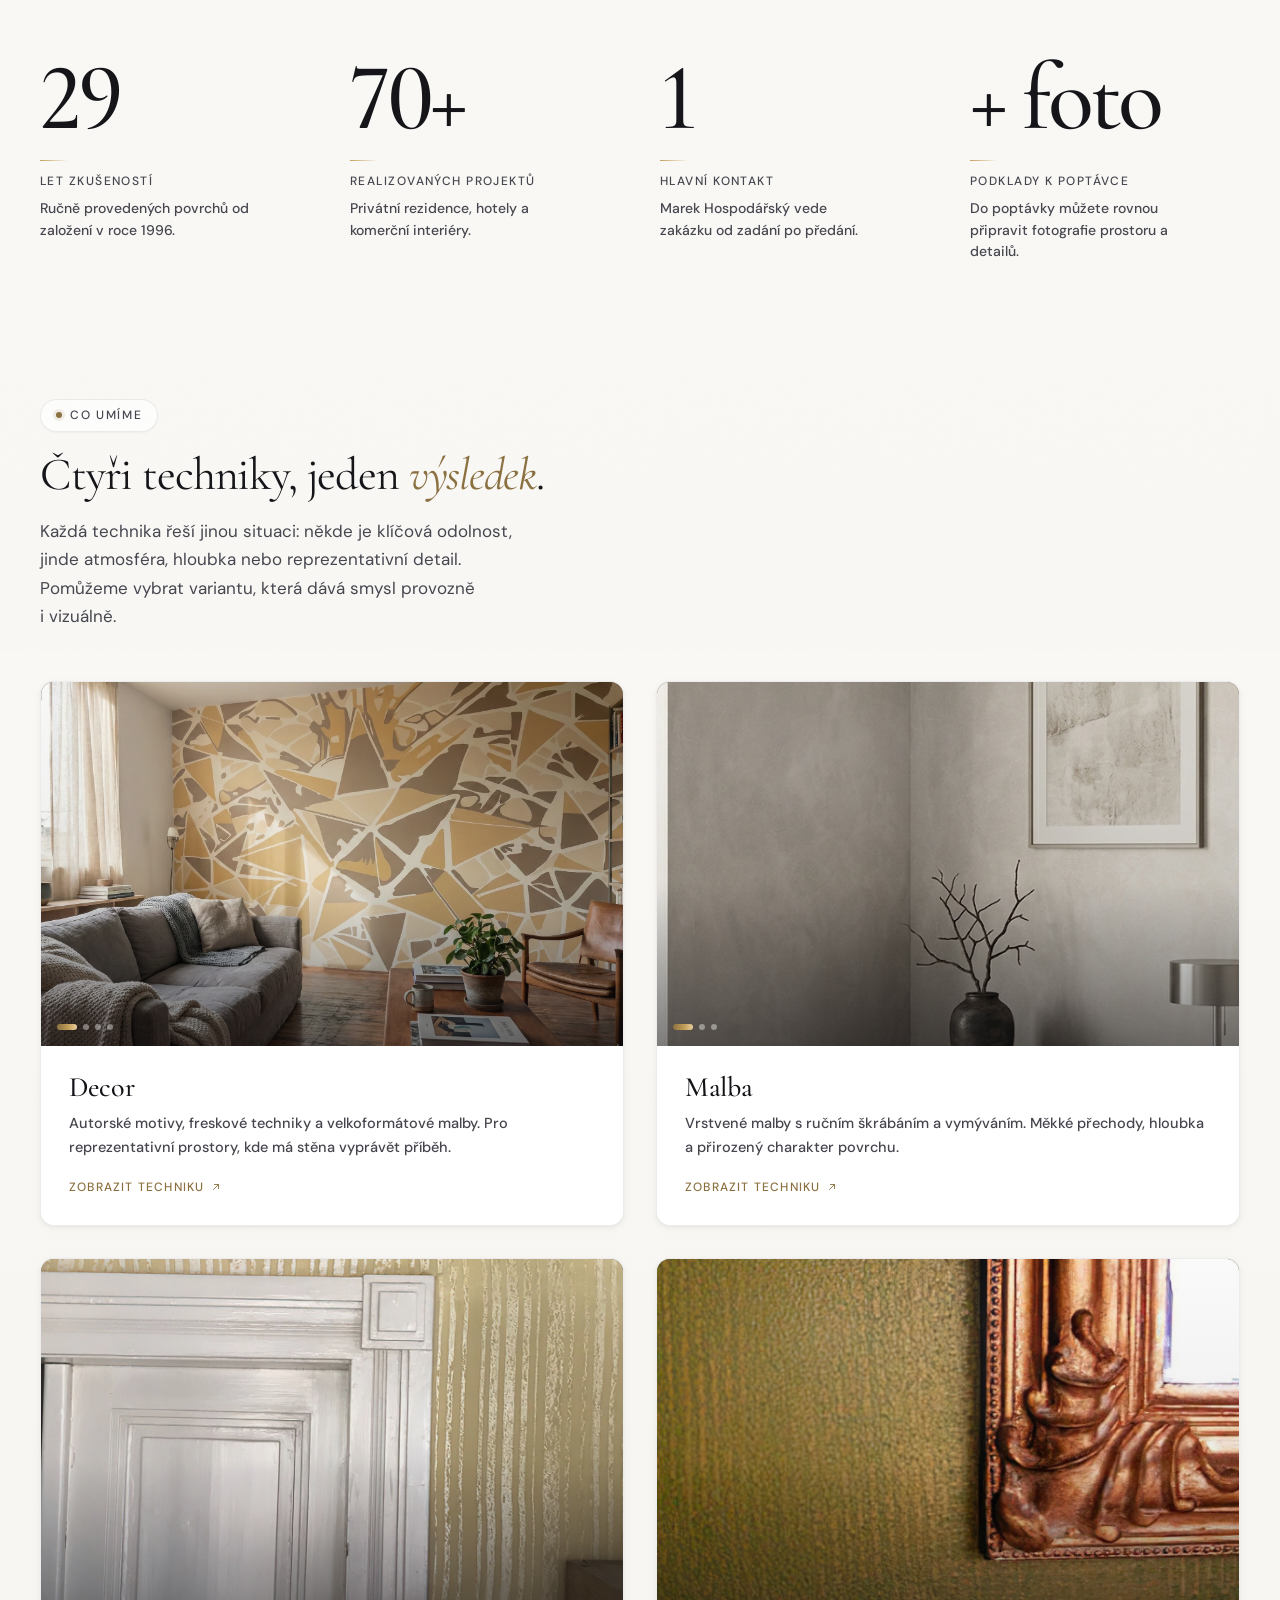
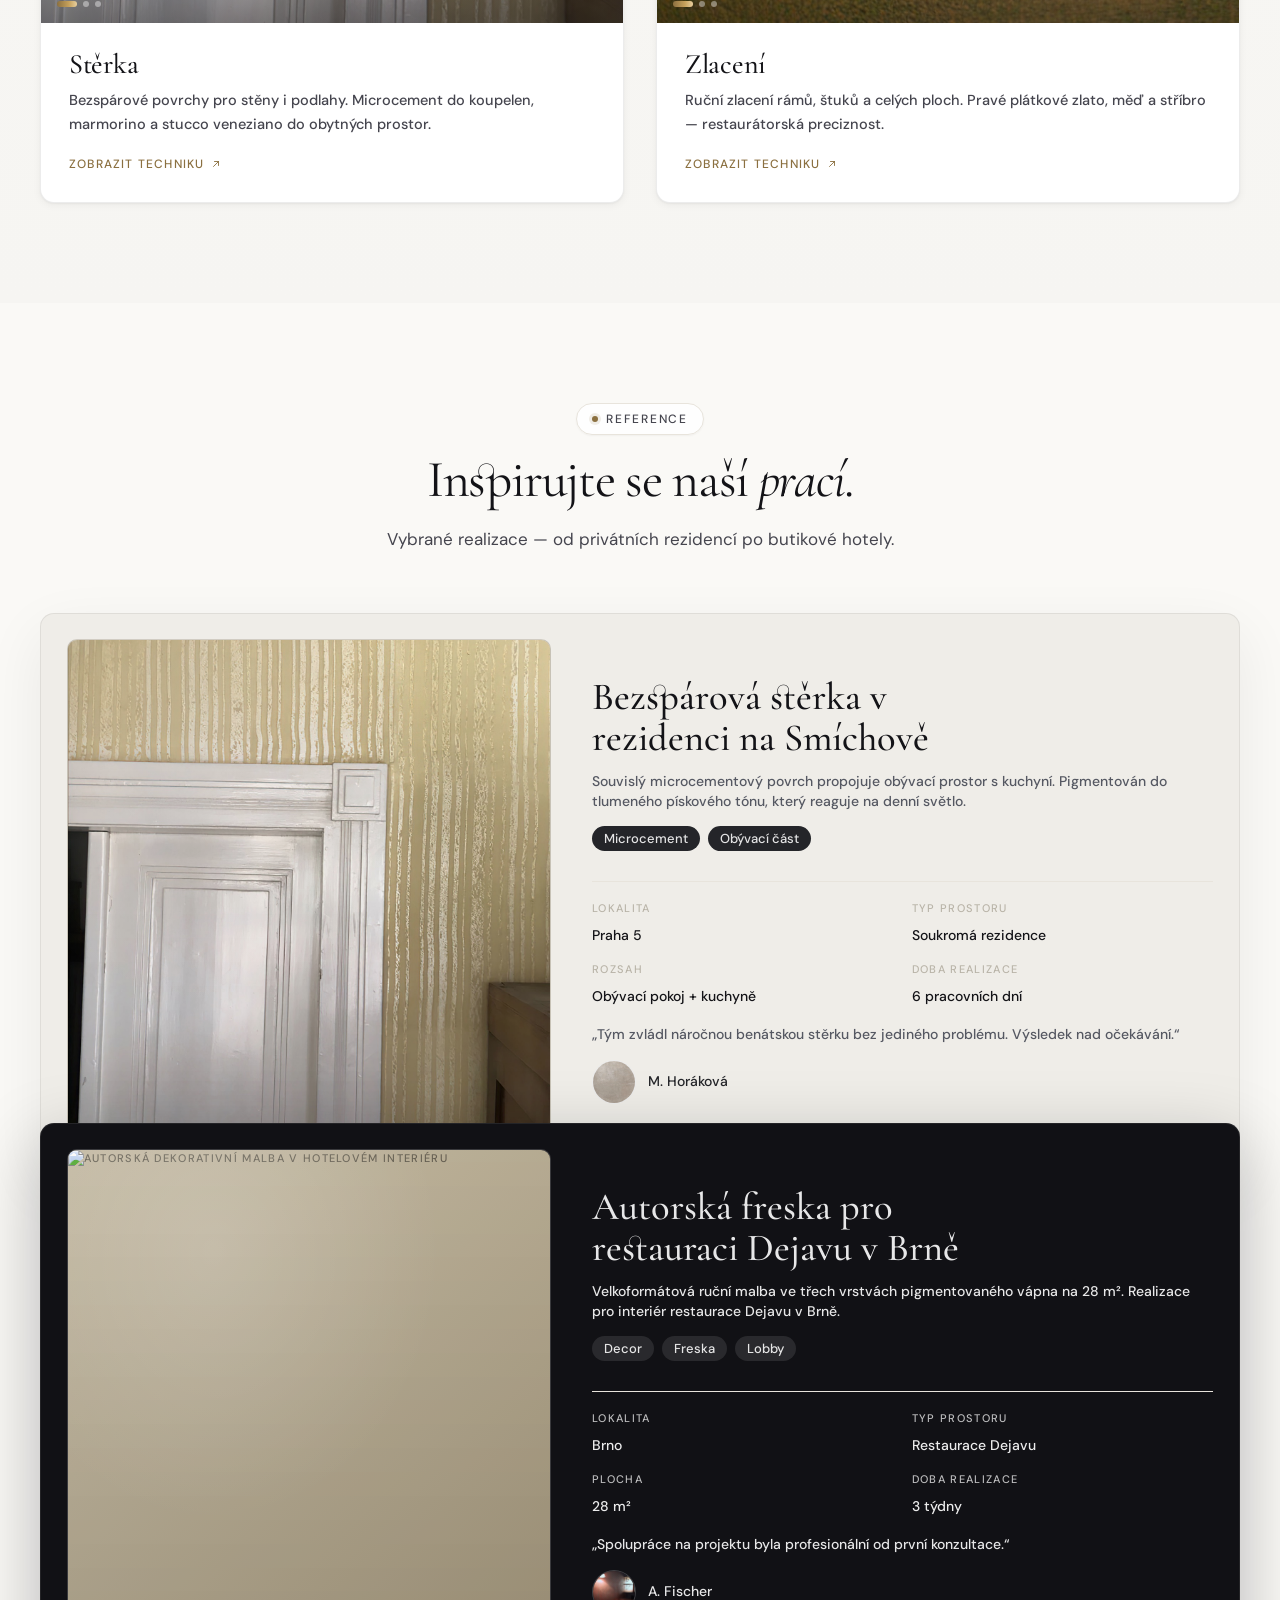
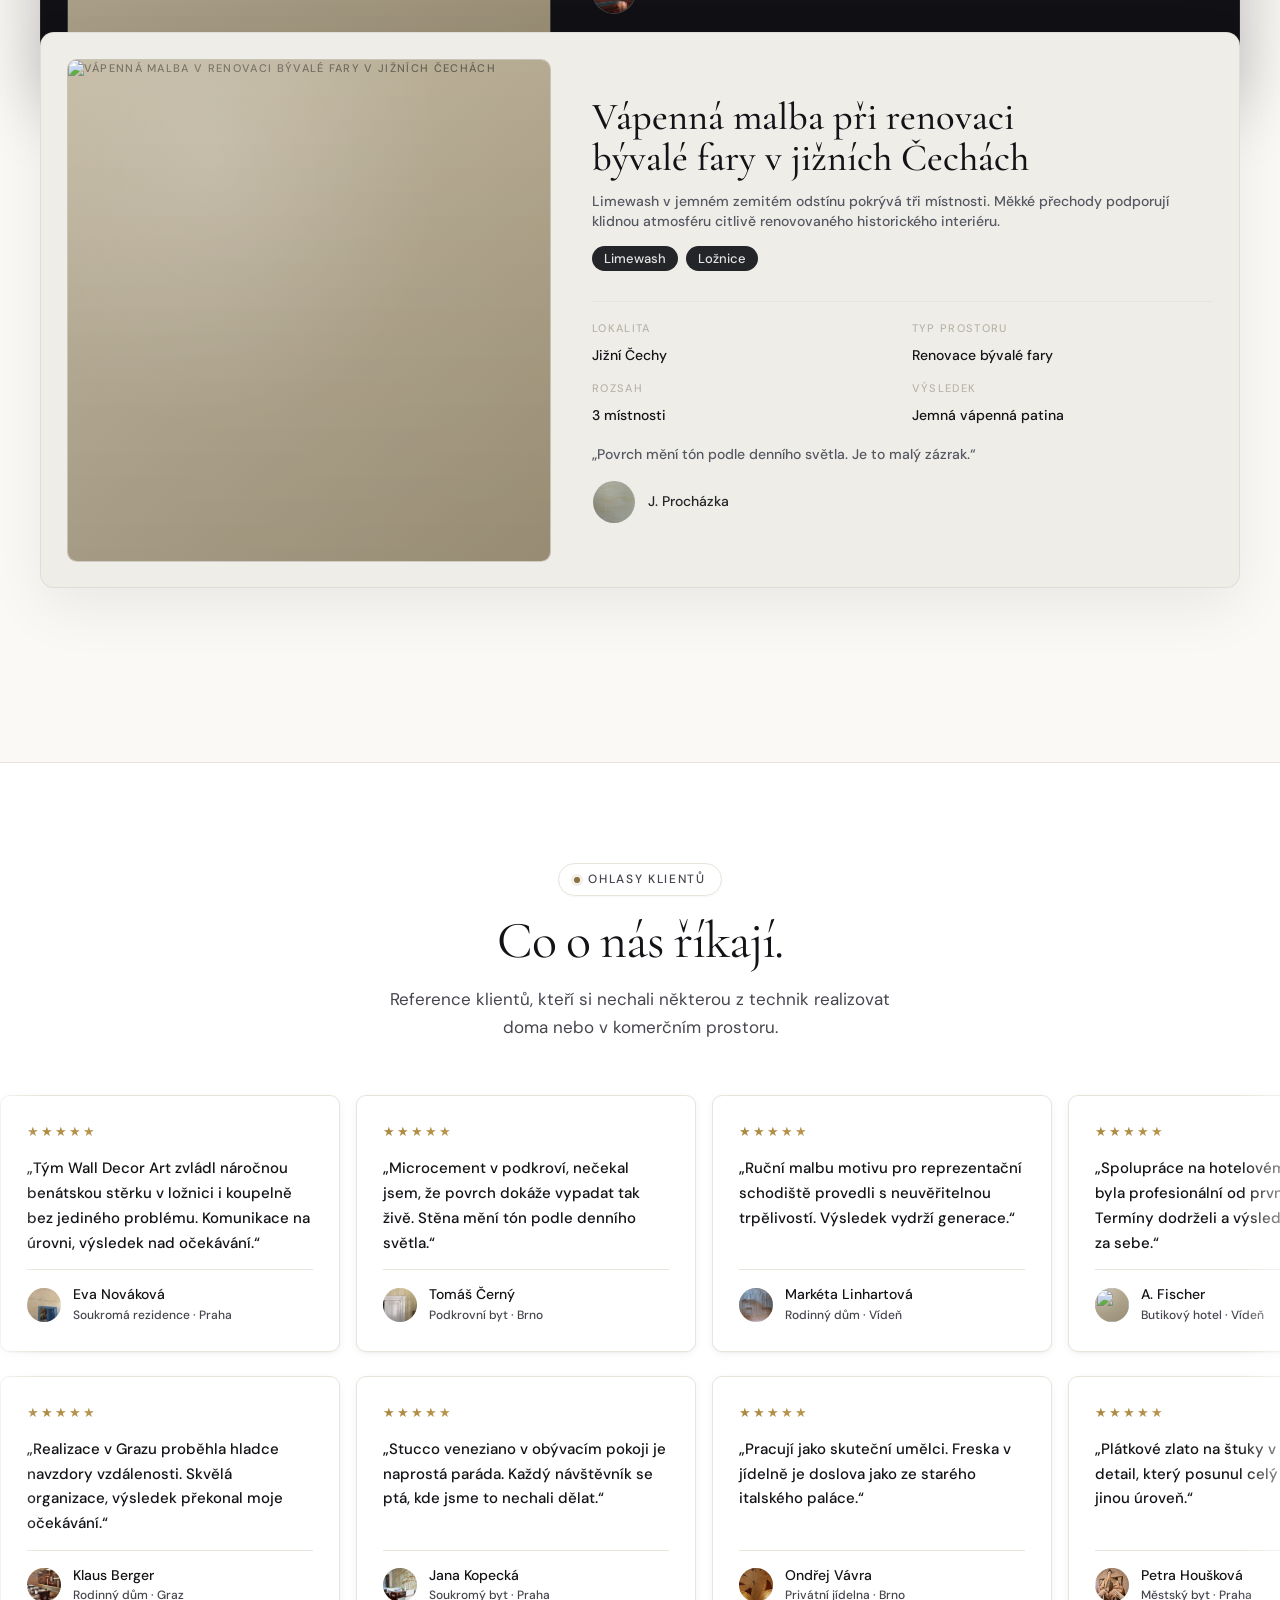
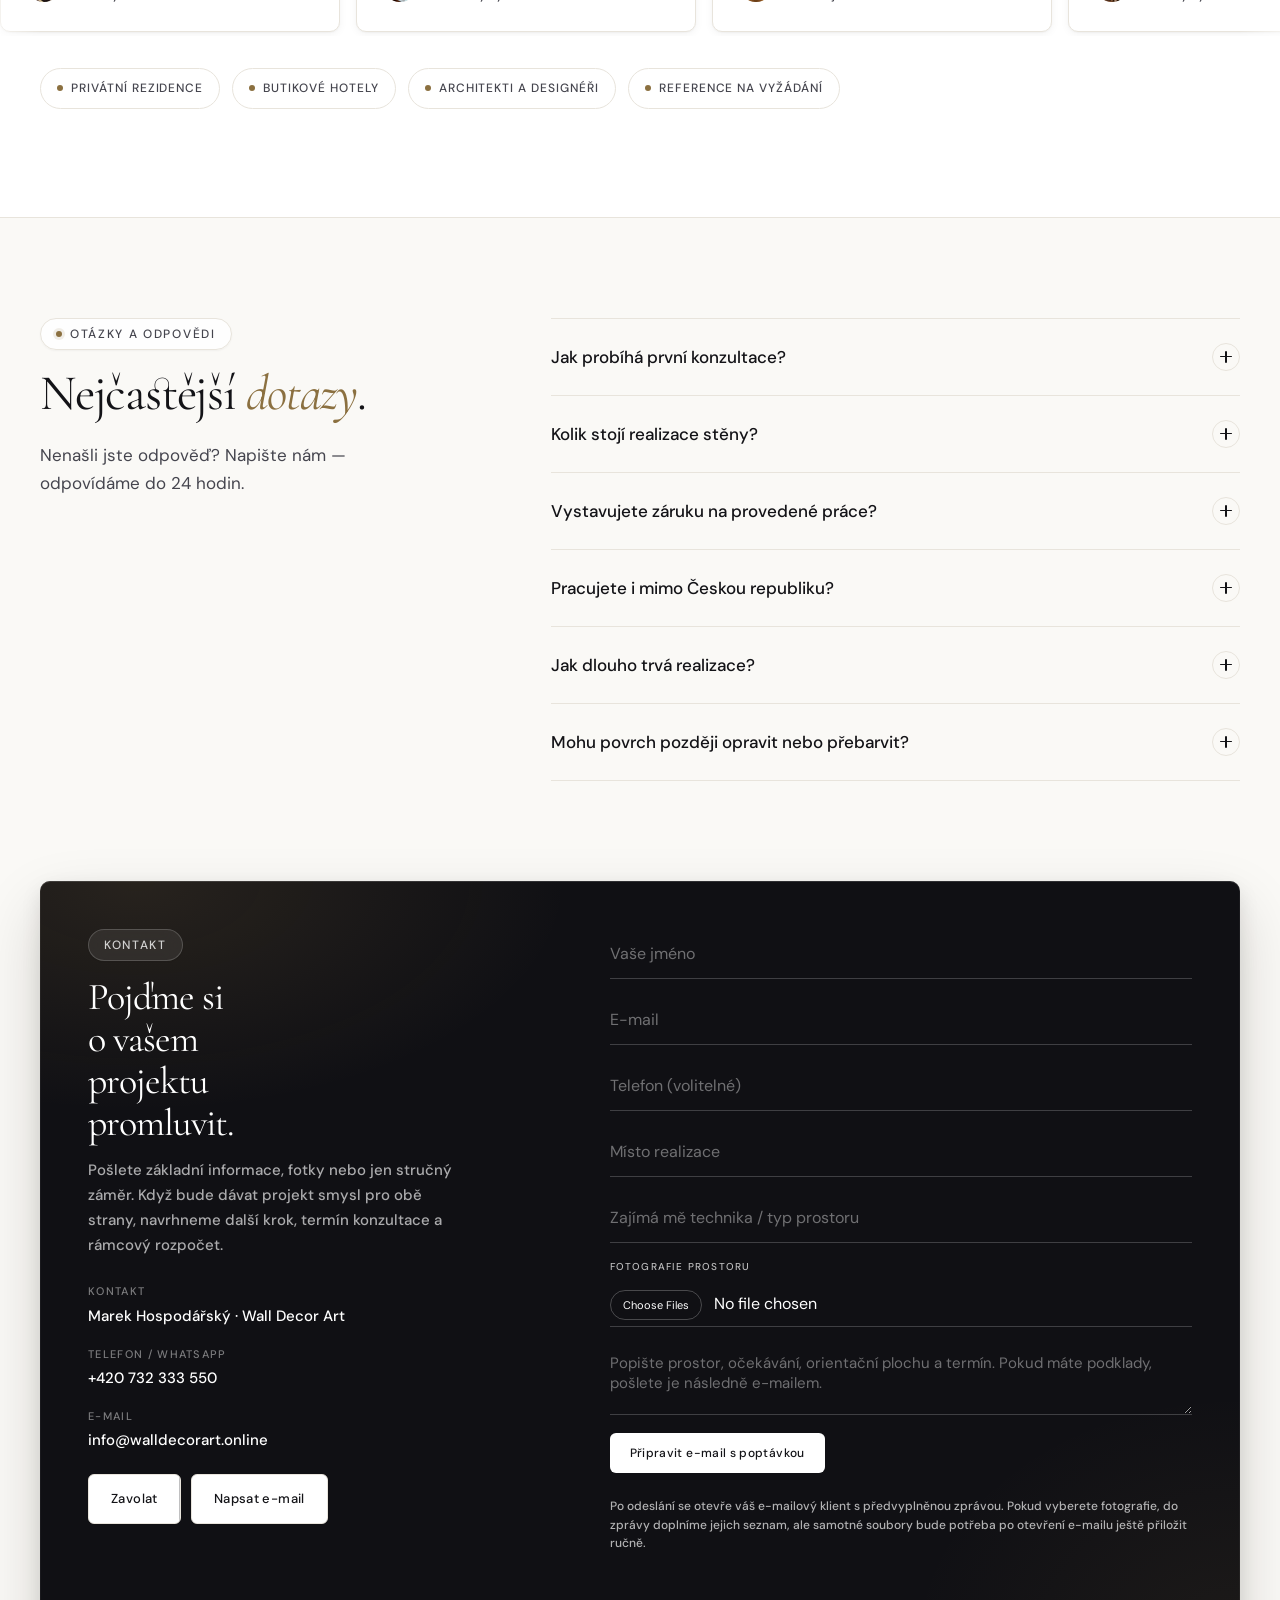
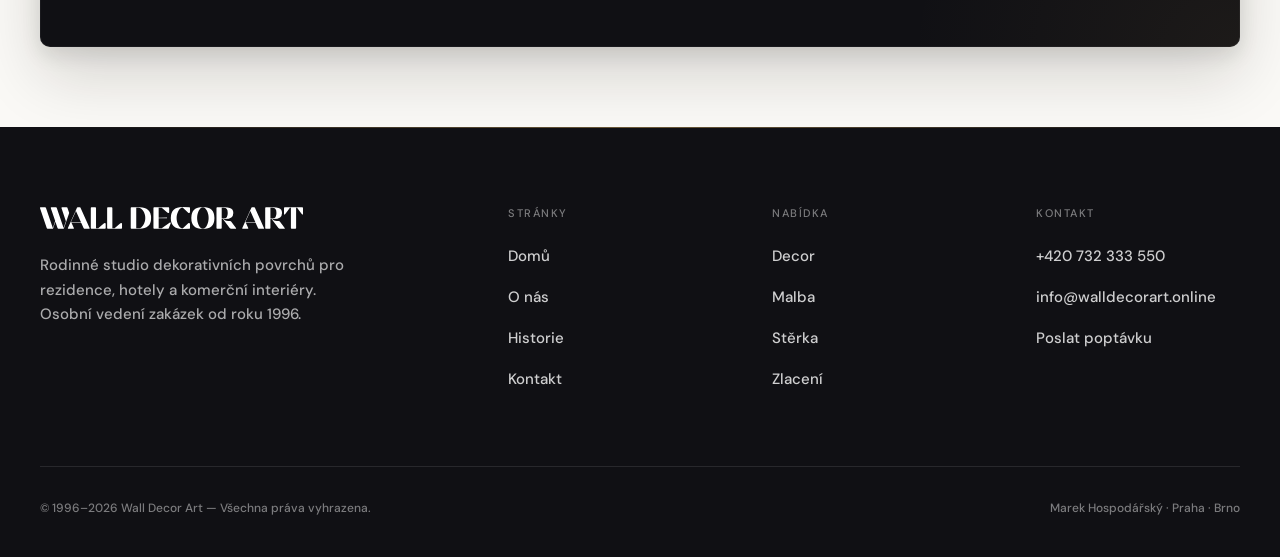
==== commit cfcc00ef: "Wire up new reference photos across Decor card, Malba strié gallery, Stěrka gallery and team section" ====
--- a/index.html
+++ b/index.html
@@ -170,10 +170,11 @@
   <div class="tech-grid">
     <a href="decor.html" class="tech-card reveal">
       <div class="tech-card-media">
-        <div class="tech-card-slide is-active"><div class="ph photo"><img src="uploads/decor-original/dekorativni/01-15b88714c11648569e0df4478172a905.png" alt="Autorská nástěnná malba — technika Decor" loading="lazy" /></div></div>
-        <div class="tech-card-slide"><div class="ph photo"><img src="uploads/decor-original/dekorativni/02-6c1e79a48e7f493e8db9003c22b58637.jpg" alt="Velkoformátová malba — technika Decor" loading="lazy" /></div></div>
-        <div class="tech-card-slide"><div class="ph photo"><img src="uploads/decor-original/dekorativni/08-a107b4679f554404af03f6a3e5eb2ed8.png" alt="Freskový detail — technika Decor" loading="lazy" /></div></div>
-        <span class="tech-card-dots" aria-hidden="true"><span class="is-active"></span><span></span><span></span></span>
+        <div class="tech-card-slide is-active"><div class="ph photo"><img src="uploads/user-uploads/decor-mural-mosaic-gold.webp" alt="Geometrická mozaiková nástěnná malba — technika Decor" loading="lazy" /></div></div>
+        <div class="tech-card-slide"><div class="ph photo"><img src="uploads/user-uploads/decor-mural-chinoiserie-birds.webp" alt="Chinoiserie malba s ptáky — technika Decor" loading="lazy" /></div></div>
+        <div class="tech-card-slide"><div class="ph photo"><img src="uploads/user-uploads/decor-mural-ombre-forest.webp" alt="Malba mlžného lesa v ložnici — technika Decor" loading="lazy" /></div></div>
+        <div class="tech-card-slide"><div class="ph photo"><img src="uploads/user-uploads/decor-mural-arched-hallway.webp" alt="Malba iluzivní arkádové chodby — technika Decor" loading="lazy" /></div></div>
+        <span class="tech-card-dots" aria-hidden="true"><span class="is-active"></span><span></span><span></span><span></span></span>
       </div>
       <div class="tech-card-body">
         <h3>Decor</h3>
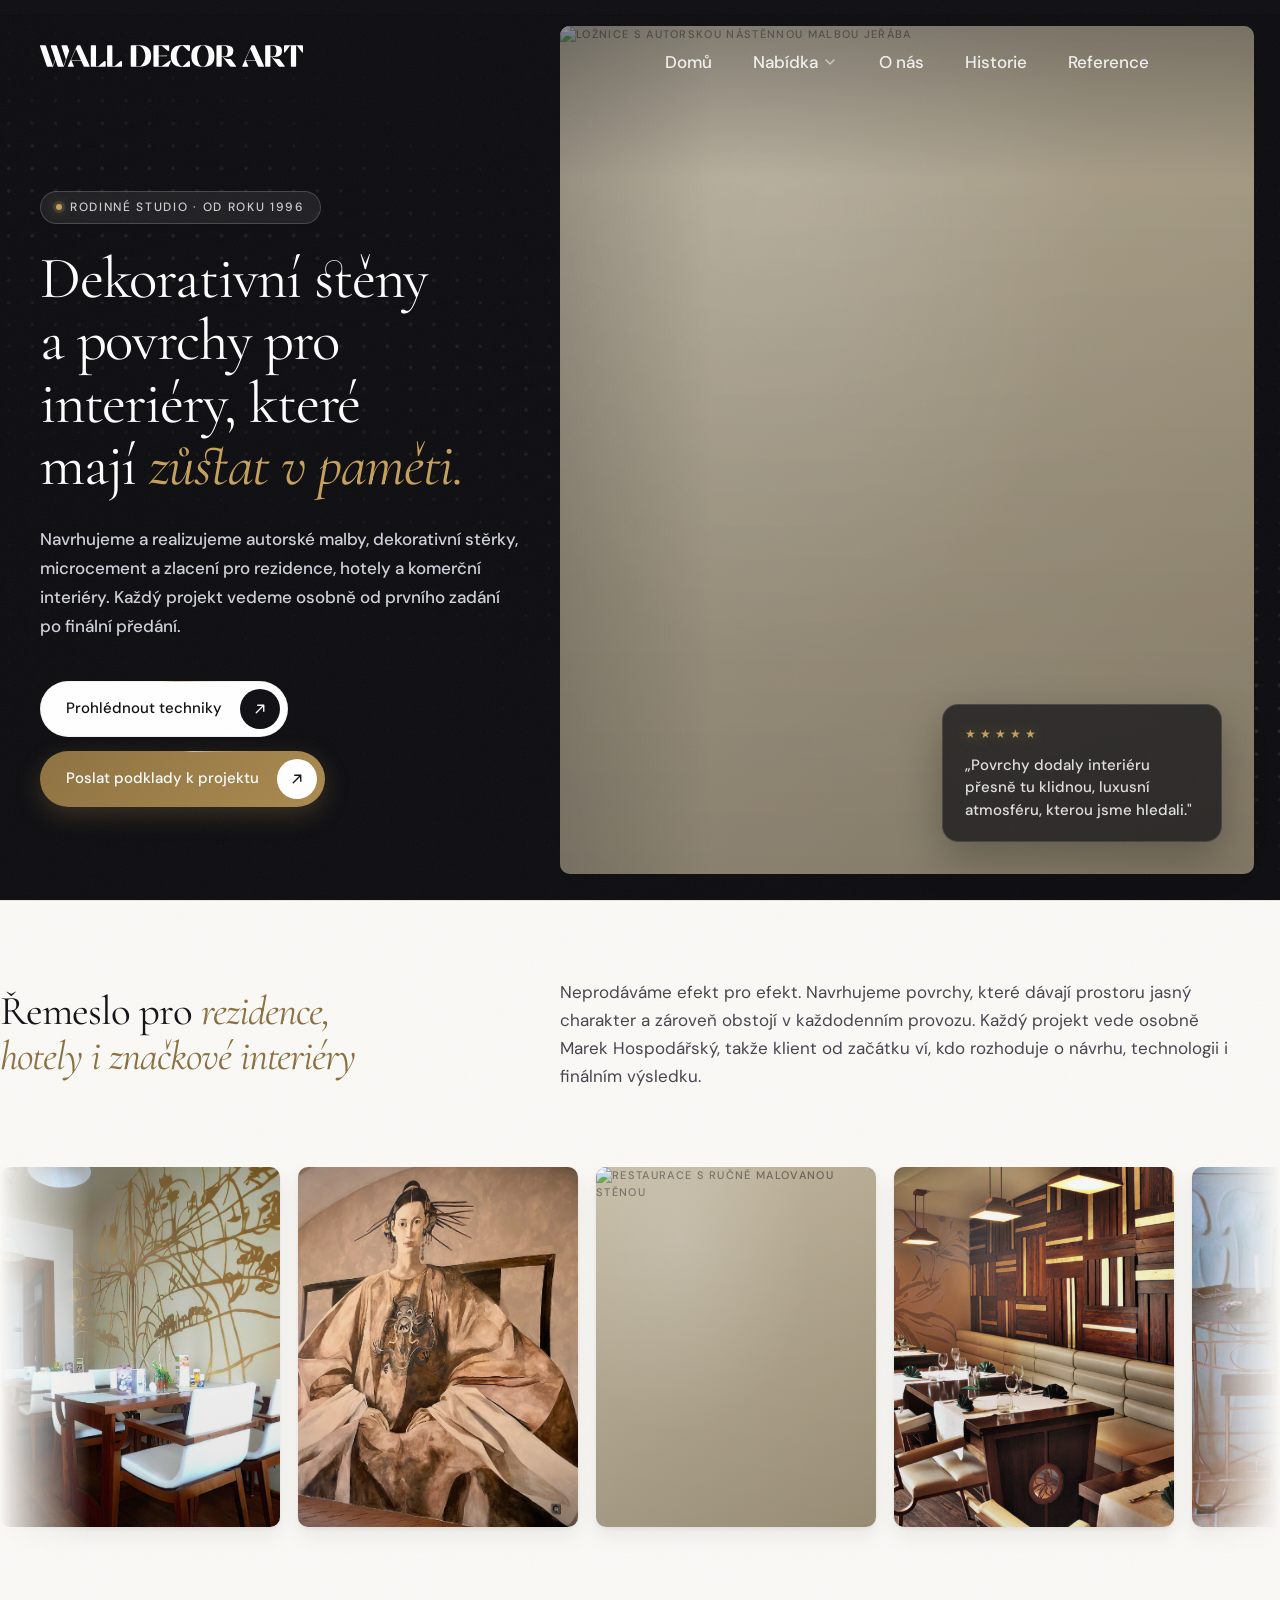
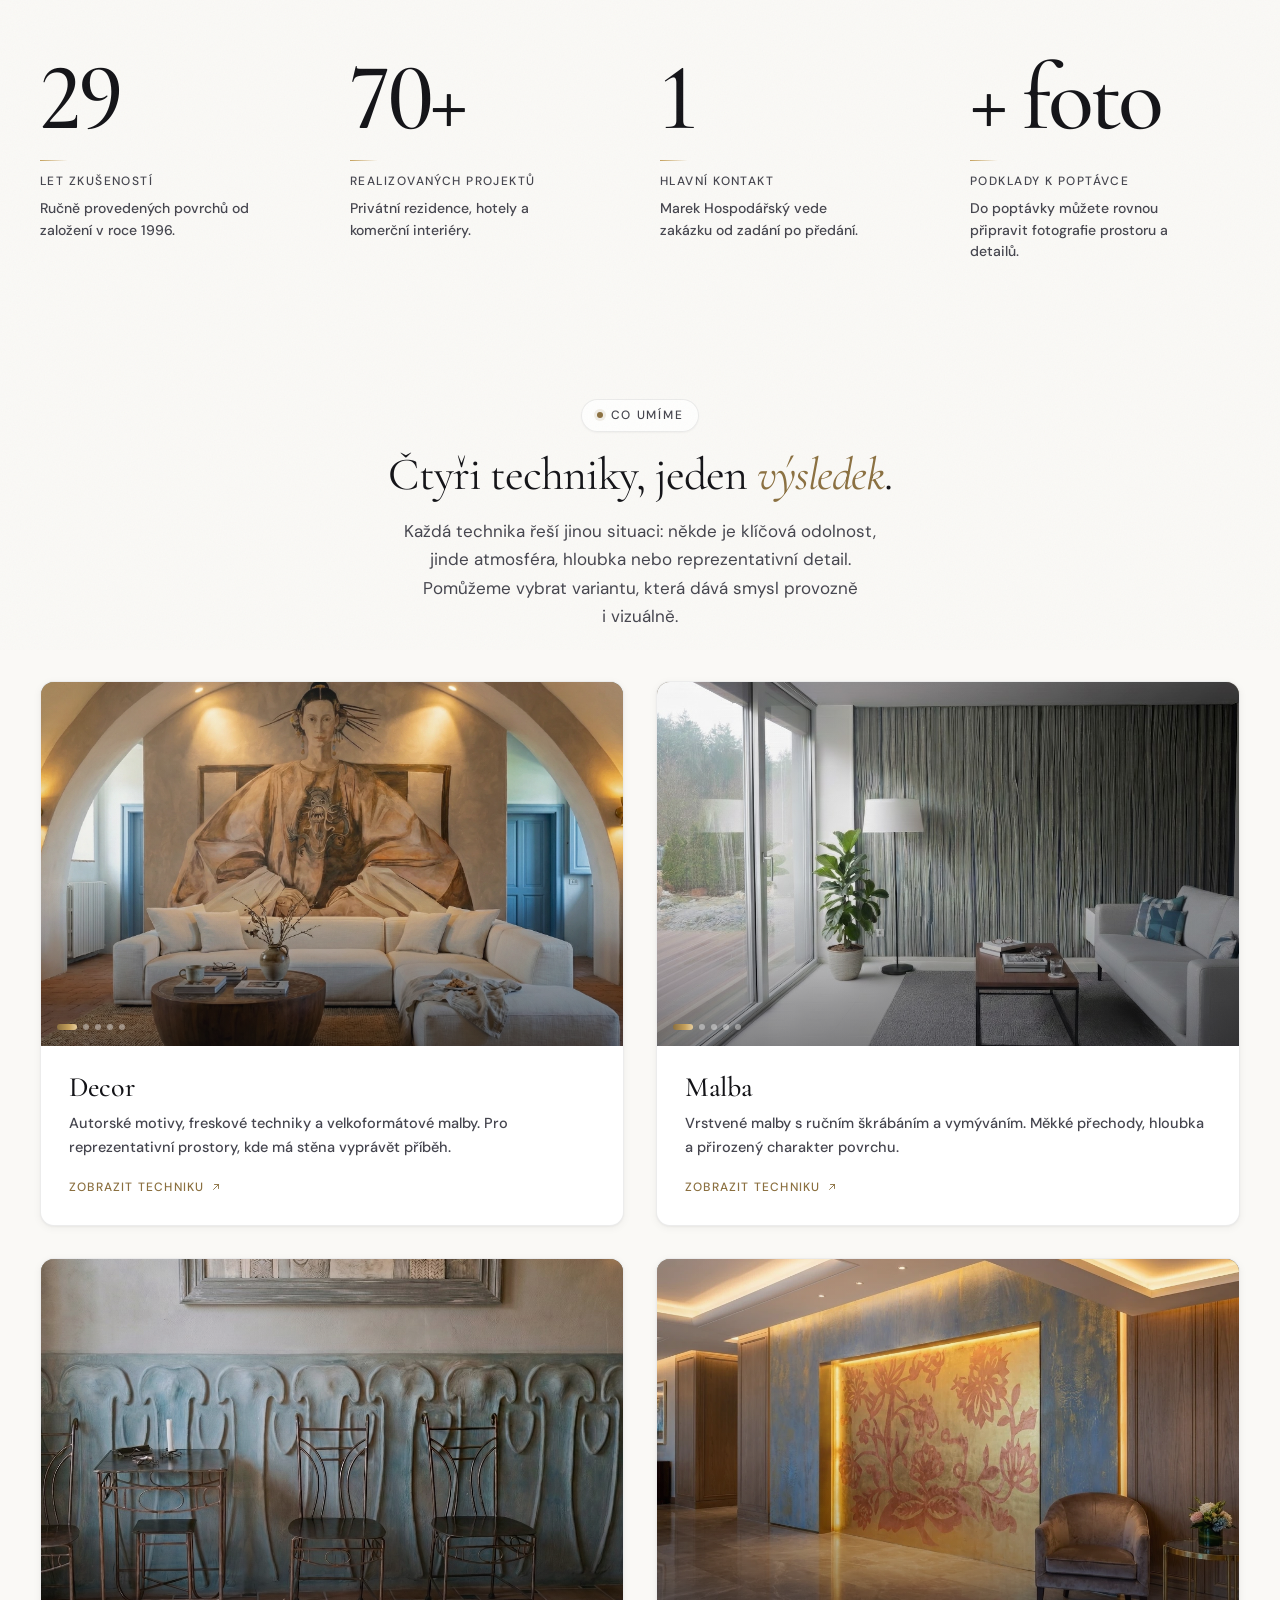
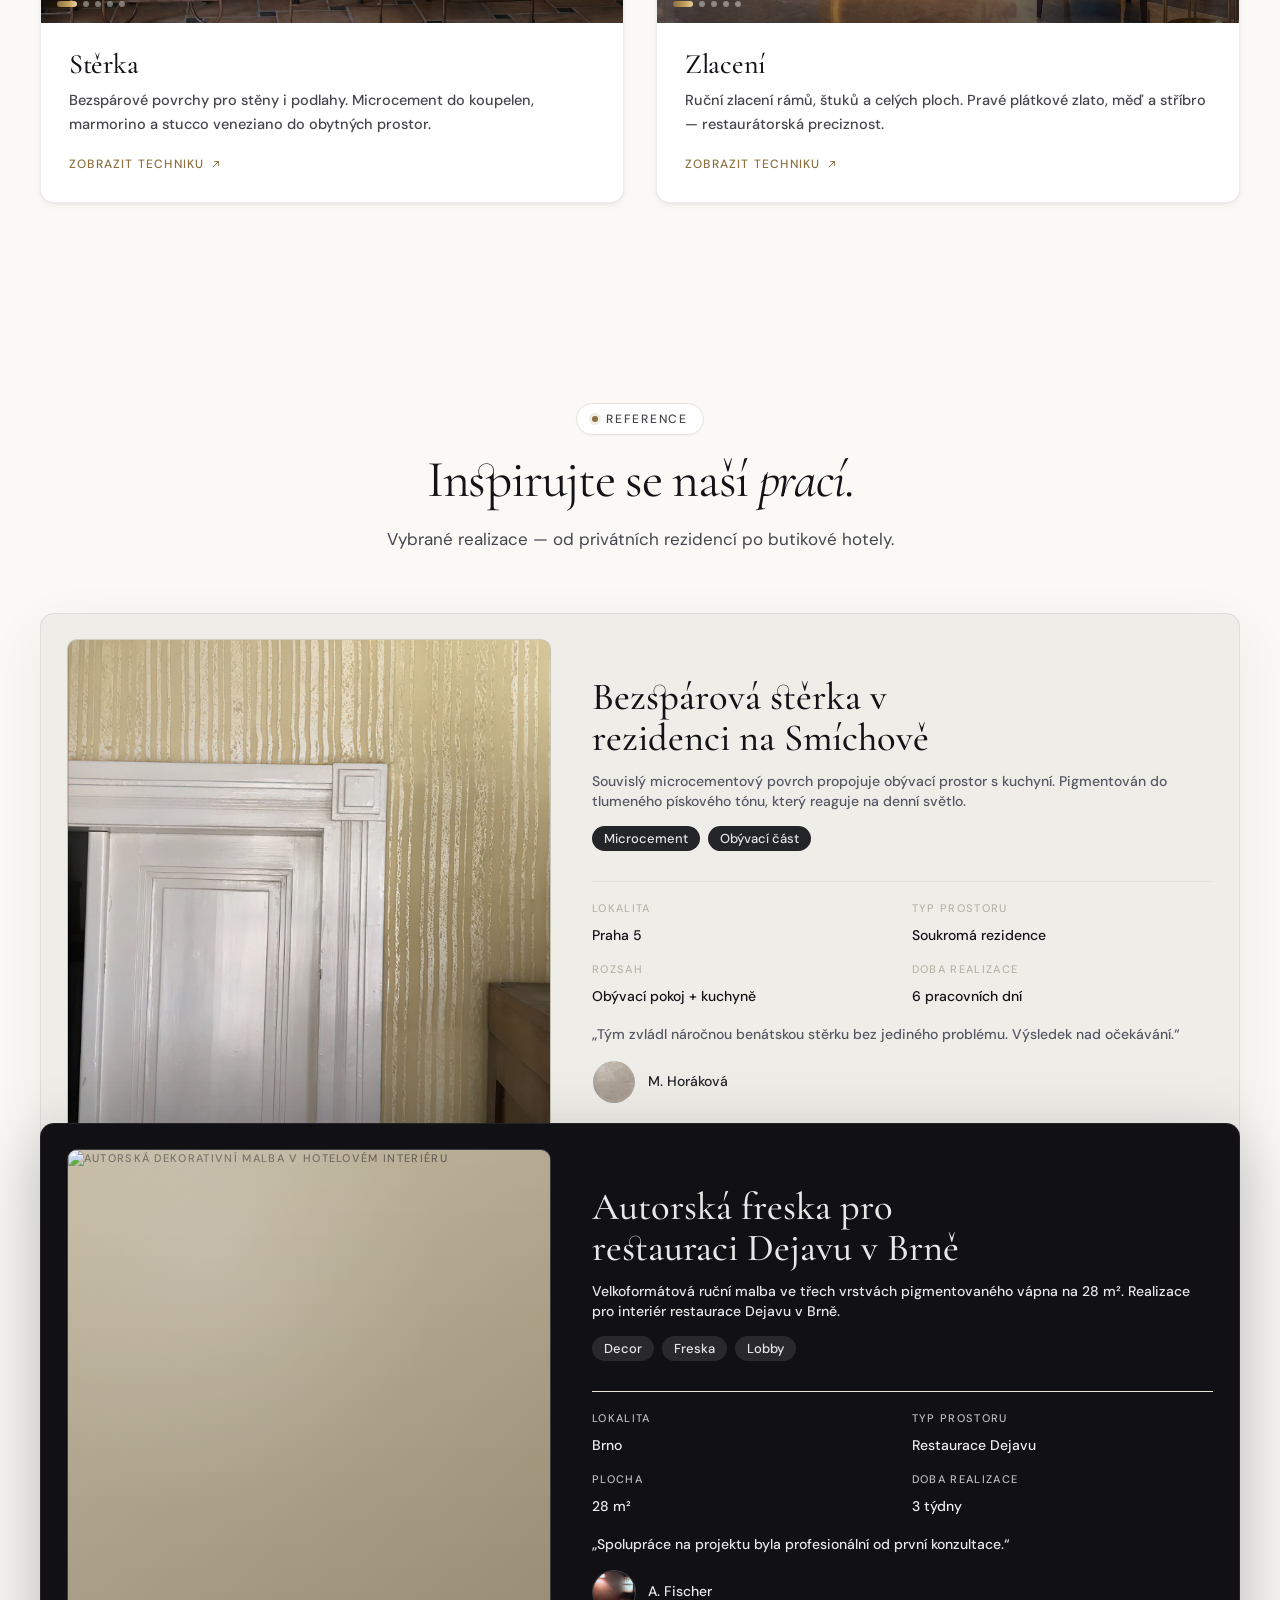
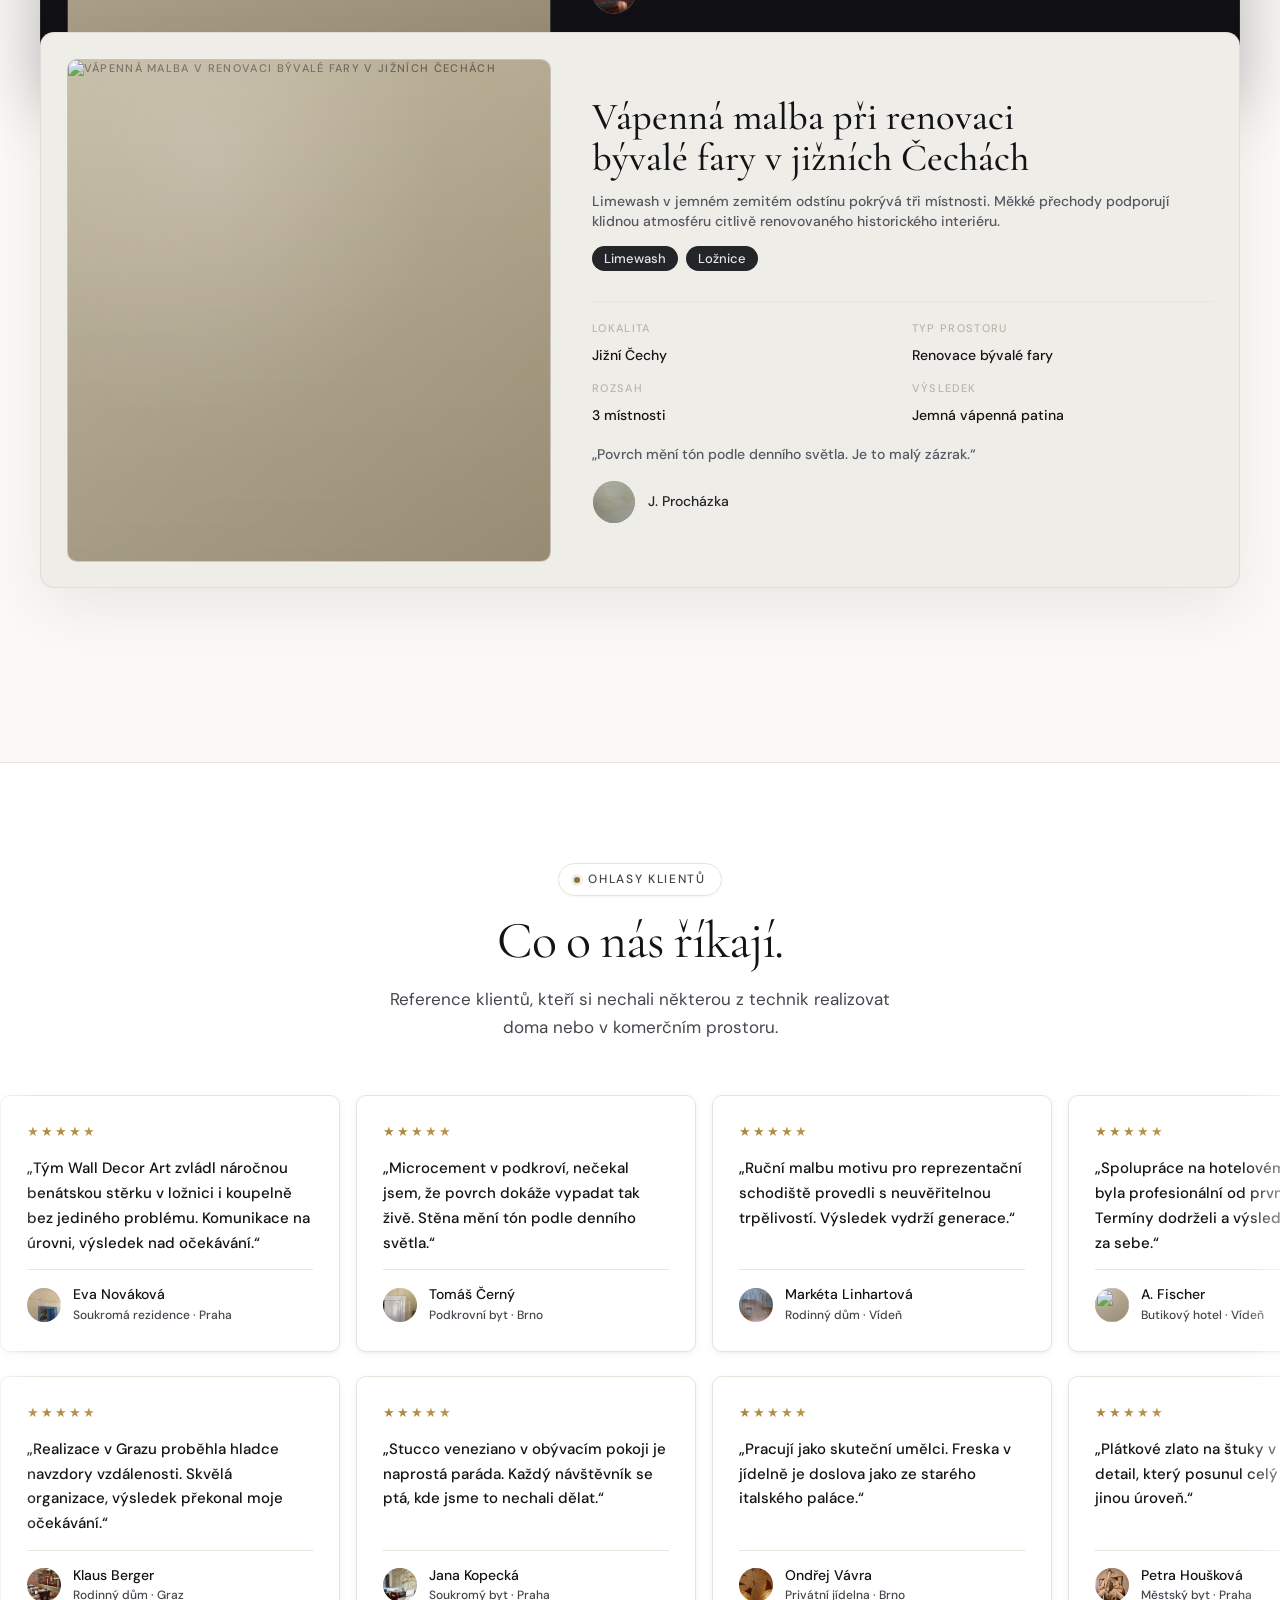
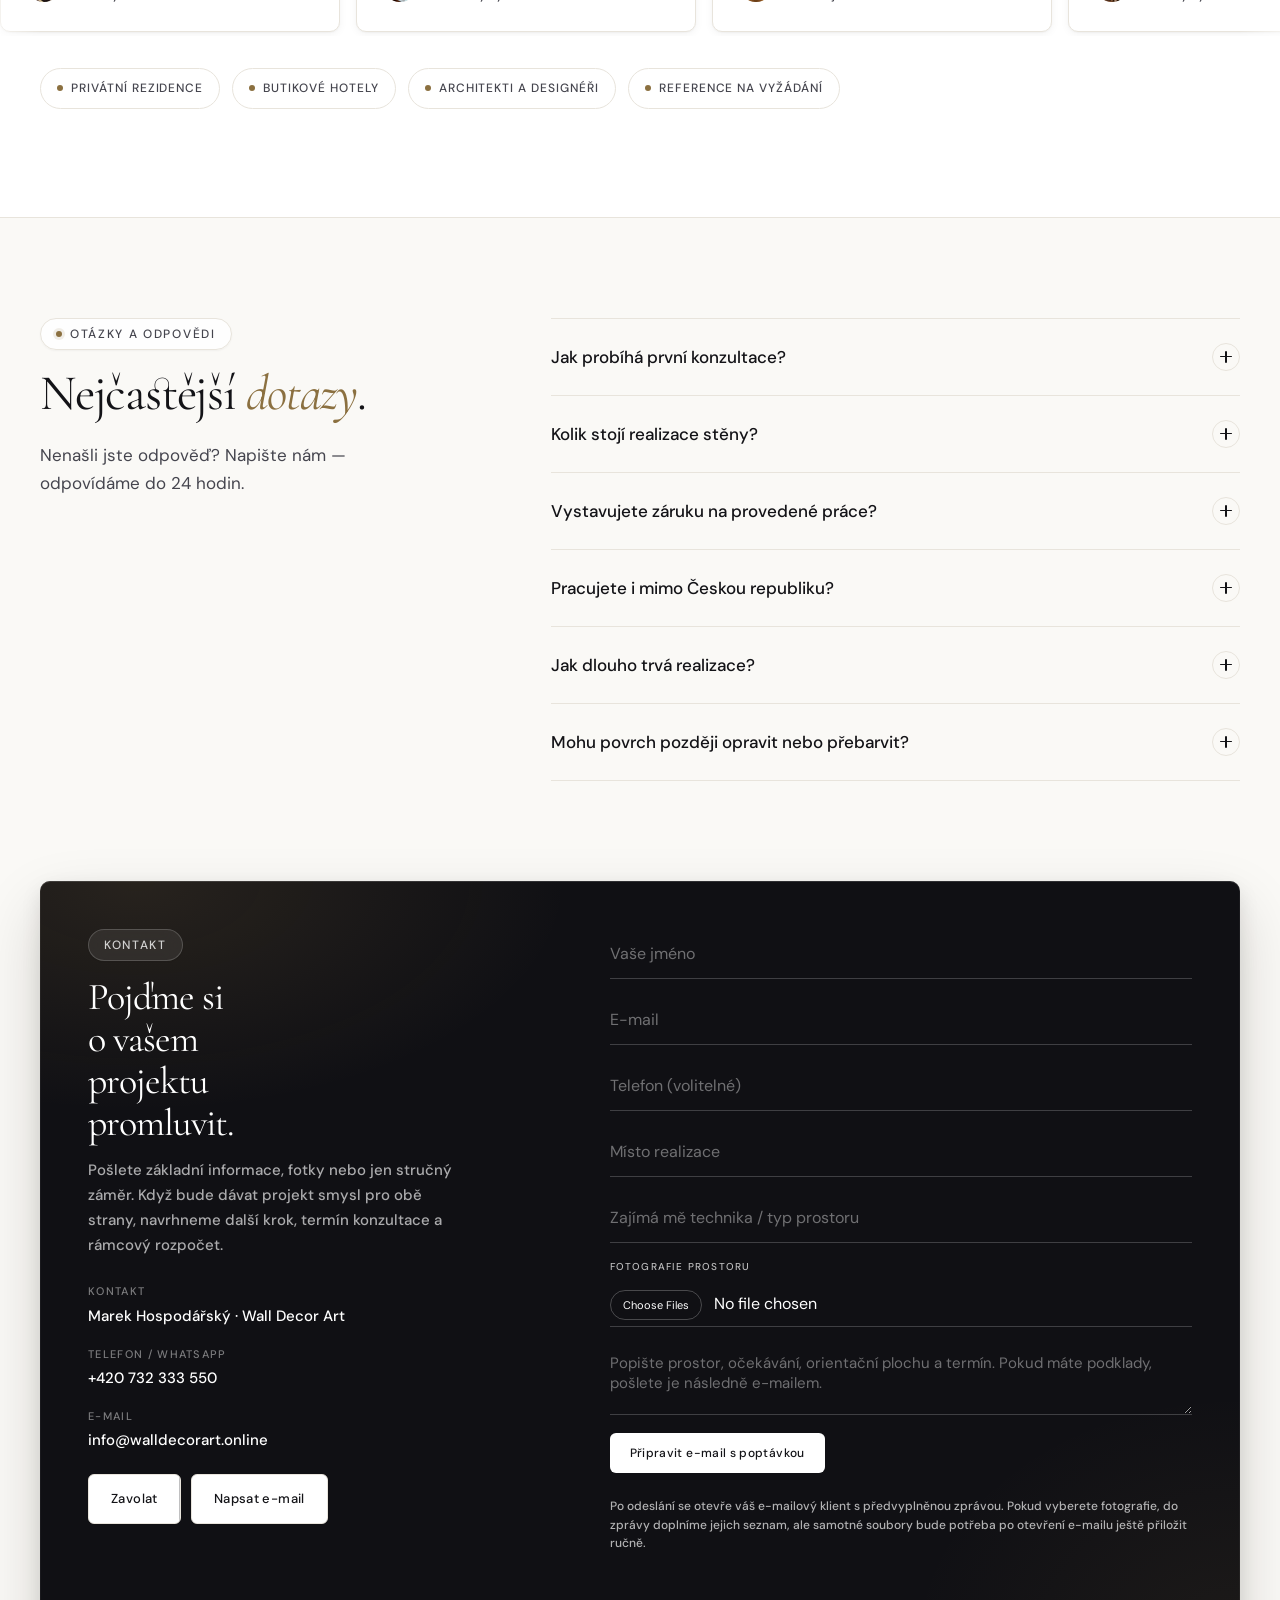
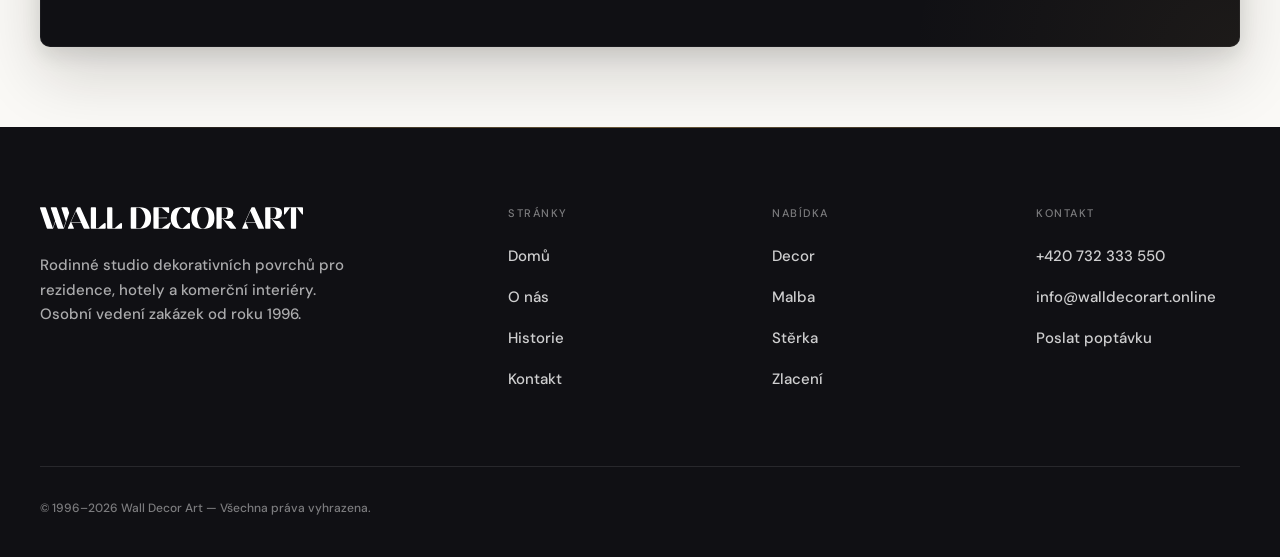
==== commit 6acc5379: "Wire up new reference photos across Decor card, Malba strié gallery, Stěrka gallery and team section" ====
--- a/index.html
+++ b/index.html
@@ -170,11 +170,12 @@
   <div class="tech-grid">
     <a href="decor.html" class="tech-card reveal">
       <div class="tech-card-media">
-        <div class="tech-card-slide is-active"><div class="ph photo"><img src="uploads/user-uploads/decor-mural-mosaic-gold.webp" alt="Geometrická mozaiková nástěnná malba — technika Decor" loading="lazy" /></div></div>
-        <div class="tech-card-slide"><div class="ph photo"><img src="uploads/user-uploads/decor-mural-chinoiserie-birds.webp" alt="Chinoiserie malba s ptáky — technika Decor" loading="lazy" /></div></div>
-        <div class="tech-card-slide"><div class="ph photo"><img src="uploads/user-uploads/decor-mural-ombre-forest.webp" alt="Malba mlžného lesa v ložnici — technika Decor" loading="lazy" /></div></div>
+        <div class="tech-card-slide is-active"><div class="ph photo"><img src="uploads/user-uploads/decor-mural-portrait-empress.webp" alt="Portrétní malba v obývacím pokoji — technika Decor" loading="lazy" /></div></div>
+        <div class="tech-card-slide"><div class="ph photo"><img src="uploads/user-uploads/decor-mural-crane-bedroom.webp" alt="Malba jeřába nad horami v ložnici — technika Decor" loading="lazy" /></div></div>
         <div class="tech-card-slide"><div class="ph photo"><img src="uploads/user-uploads/decor-mural-arched-hallway.webp" alt="Malba iluzivní arkádové chodby — technika Decor" loading="lazy" /></div></div>
-        <span class="tech-card-dots" aria-hidden="true"><span class="is-active"></span><span></span><span></span><span></span></span>
+        <div class="tech-card-slide"><div class="ph photo"><img src="uploads/user-uploads/decor-mural-botanical-kitchen.webp" alt="Botanická malba v kuchyni — technika Decor" loading="lazy" /></div></div>
+        <div class="tech-card-slide"><div class="ph photo"><img src="uploads/user-uploads/decor-mural-lattice-blue.webp" alt="Malba modrého pletence v obývacím pokoji — technika Decor" loading="lazy" /></div></div>
+        <span class="tech-card-dots" aria-hidden="true"><span class="is-active"></span><span></span><span></span><span></span><span></span></span>
       </div>
       <div class="tech-card-body">
         <h3>Decor</h3>
@@ -186,10 +187,12 @@
     </a>
     <a href="malba.html" class="tech-card reveal reveal-d1">
       <div class="tech-card-media">
-        <div class="tech-card-slide is-active"><div class="ph photo"><img src="uploads/4c77956a-929f-4b3c-9aaa-6e421384a30d.jpeg" alt="Vymývaná malba v interiéru — technika Malba" loading="lazy" /></div></div>
-        <div class="tech-card-slide"><div class="ph photo"><img src="uploads/9faee036-94c6-4dca-bb79-dc2351f68fbf.jpeg" alt="Detail vrstvené malby — technika Malba" loading="lazy" /></div></div>
-        <div class="tech-card-slide"><div class="ph photo"><img src="uploads/01-topaz-upscale-2x-batch-1.png" alt="Škrábaná malba — technika Malba" loading="lazy" /></div></div>
-        <span class="tech-card-dots" aria-hidden="true"><span class="is-active"></span><span></span><span></span></span>
+        <div class="tech-card-slide is-active"><div class="ph photo"><img src="uploads/user-uploads/malba-striped-grey-livingroom.jpg" alt="Vrstvená malba v obývacím pokoji — technika Malba" loading="lazy" /></div></div>
+        <div class="tech-card-slide"><div class="ph photo"><img src="uploads/user-uploads/malba-ochre-vault-hallway.jpg" alt="Malba klenuté chodby v okrové barvě — technika Malba" loading="lazy" /></div></div>
+        <div class="tech-card-slide"><div class="ph photo"><img src="uploads/user-uploads/malba-pink-stripe-corridor.jpg" alt="Malba chodby v růžovém odstínu — technika Malba" loading="lazy" /></div></div>
+        <div class="tech-card-slide"><div class="ph photo"><img src="uploads/user-uploads/malba-beige-stripe-dining.jpg" alt="Malba jídelny v béžovém odstínu — technika Malba" loading="lazy" /></div></div>
+        <div class="tech-card-slide"><div class="ph photo"><img src="uploads/user-uploads/malba-taupe-layered-corner.jpg" alt="Vrstvená malba v obytném koutě — technika Malba" loading="lazy" /></div></div>
+        <span class="tech-card-dots" aria-hidden="true"><span class="is-active"></span><span></span><span></span><span></span><span></span></span>
       </div>
       <div class="tech-card-body">
         <h3>Malba</h3>
@@ -201,10 +204,12 @@
     </a>
     <a href="sterka.html" class="tech-card reveal reveal-d2">
       <div class="tech-card-media">
-        <div class="tech-card-slide is-active"><div class="ph photo"><img src="uploads/wda-original/1b169501258f4c80b9f2a303691a6276.jpg" alt="Bezspárová microcementová stěrka" loading="lazy" /></div></div>
-        <div class="tech-card-slide"><div class="ph photo"><img src="uploads/wda-original/3e30f6377d004072b5137d52b736de92.jpg" alt="Microcement v interiéru" loading="lazy" /></div></div>
-        <div class="tech-card-slide"><div class="ph photo"><img src="uploads/wda-original/7c6021c5e4d949d3917789dfc1e6c511.jpg" alt="Detail stěrkového povrchu" loading="lazy" /></div></div>
-        <span class="tech-card-dots" aria-hidden="true"><span class="is-active"></span><span></span><span></span></span>
+        <div class="tech-card-slide is-active"><div class="ph photo"><img src="uploads/user-uploads/sterka-relief-artnouveau-chairs.jpg" alt="Reliéfní stěrka v secesním interiéru s křesly" loading="lazy" /></div></div>
+        <div class="tech-card-slide"><div class="ph photo"><img src="uploads/user-uploads/sterka-relief-banana-leaf.webp" alt="Reliéfní stěrka s motivem banánových listů" loading="lazy" /></div></div>
+        <div class="tech-card-slide"><div class="ph photo"><img src="uploads/user-uploads/sterka-grey-stucco-wall.jpg" alt="Hladká šedá stěrka v obývacím pokoji" loading="lazy" /></div></div>
+        <div class="tech-card-slide"><div class="ph photo"><img src="uploads/user-uploads/sterka-plaster-staircase.jpg" alt="Stěrkovaný povrch u schodiště" loading="lazy" /></div></div>
+        <div class="tech-card-slide"><div class="ph photo"><img src="uploads/user-uploads/sterka-tulip-relief-detail.jpg" alt="Detail reliéfní stěrky s motivem tulipánů" loading="lazy" /></div></div>
+        <span class="tech-card-dots" aria-hidden="true"><span class="is-active"></span><span></span><span></span><span></span><span></span></span>
       </div>
       <div class="tech-card-body">
         <h3>Stěrka</h3>
@@ -216,10 +221,12 @@
     </a>
     <a href="zlaceni.html" class="tech-card reveal reveal-d3">
       <div class="tech-card-media">
-        <div class="tech-card-slide is-active"><div class="ph photo"><img src="uploads/wda-original/175c219f101a45d5b073c4510bd6f2d7.jpg" alt="Zlacený rám a kovový detail" loading="lazy" /></div></div>
-        <div class="tech-card-slide"><div class="ph photo"><img src="uploads/wda-original/6214f249af6a4256a435f1f007ec4924.jpg" alt="Zlacený reliéfní detail" loading="lazy" /></div></div>
-        <div class="tech-card-slide"><div class="ph photo"><img src="uploads/wda-original/9e6bdadc24b74969af3b91fa4ca40d3f.jpg" alt="Zlatý dekorativní reliéf" loading="lazy" /></div></div>
-        <span class="tech-card-dots" aria-hidden="true"><span class="is-active"></span><span></span><span></span></span>
+        <div class="tech-card-slide is-active"><div class="ph photo"><img src="uploads/user-uploads/zlaceni-floral-lobby-blue.webp" alt="Zlacená květinová malba v hotelové hale" loading="lazy" /></div></div>
+        <div class="tech-card-slide"><div class="ph photo"><img src="uploads/user-uploads/zlaceni-tiles-restaurant.webp" alt="Zlacené obklady v restauraci" loading="lazy" /></div></div>
+        <div class="tech-card-slide"><div class="ph photo"><img src="uploads/user-uploads/zlaceni-linear-mural-lobby.webp" alt="Zlacená lineární malba v hale" loading="lazy" /></div></div>
+        <div class="tech-card-slide"><div class="ph photo"><img src="uploads/user-uploads/zlaceni-bar-gold-leaf.webp" alt="Plátkové zlato na baru" loading="lazy" /></div></div>
+        <div class="tech-card-slide"><div class="ph photo"><img src="uploads/user-uploads/zlaceni-sparrow-mural.webp" alt="Zlacená malba ptáka v obývacím pokoji" loading="lazy" /></div></div>
+        <span class="tech-card-dots" aria-hidden="true"><span class="is-active"></span><span></span><span></span><span></span><span></span></span>
       </div>
       <div class="tech-card-body">
         <h3>Zlacení</h3>
@@ -409,7 +416,7 @@
       <div class="footer-col"><h4>Nabídka</h4><ul><li><a href="decor.html">Decor</a></li><li><a href="malba.html">Malba</a></li><li><a href="sterka.html">Stěrka</a></li><li><a href="zlaceni.html">Zlacení</a></li></ul></div>
       <div class="footer-col"><h4>Kontakt</h4><ul><li><a href="tel:+420732333550">+420 732 333 550</a></li><li><a href="mailto:info@walldecorart.online">info@walldecorart.online</a></li><li><a href="#kontakt">Poslat poptávku</a></li></ul></div>
     </div>
-    <div class="footer-bottom"><div>© 1996–2026 Wall Decor Art — Všechna práva vyhrazena.</div><div>Marek Hospodářský · Praha · Brno</div></div>
+    <div class="footer-bottom"><div>© 1996–2026 Wall Decor Art — Všechna práva vyhrazena.</div></div>
   </div>
 </footer>
 
--- a/styles/home.css
+++ b/styles/home.css
@@ -601,19 +601,13 @@
 @media (max-width: 600px) { .counters { grid-template-columns: repeat(2,1fr); gap: 24px; } }
 
 /* SERVICES */
-#sluzby {
-  position: relative;
-  z-index: 0;
-}
-#sluzby::before {
-  content: "";
-  position: absolute;
-  inset: 0 calc(50% - 50vw);
-  z-index: -1;
-  background:
-    linear-gradient(180deg, var(--c-bg) 0%, #f6f5f2 100%);
-}
-.services-head { margin-bottom: clamp(32px, 4vw, 54px); }
+.services-head {
+  margin-bottom: clamp(32px, 4vw, 54px);
+  text-align: center;
+  display: flex;
+  flex-direction: column;
+  align-items: center;
+}
 .services-head .pill {
   border-color: rgba(18, 18, 22, .08);
   background: rgba(255, 255, 255, .78);
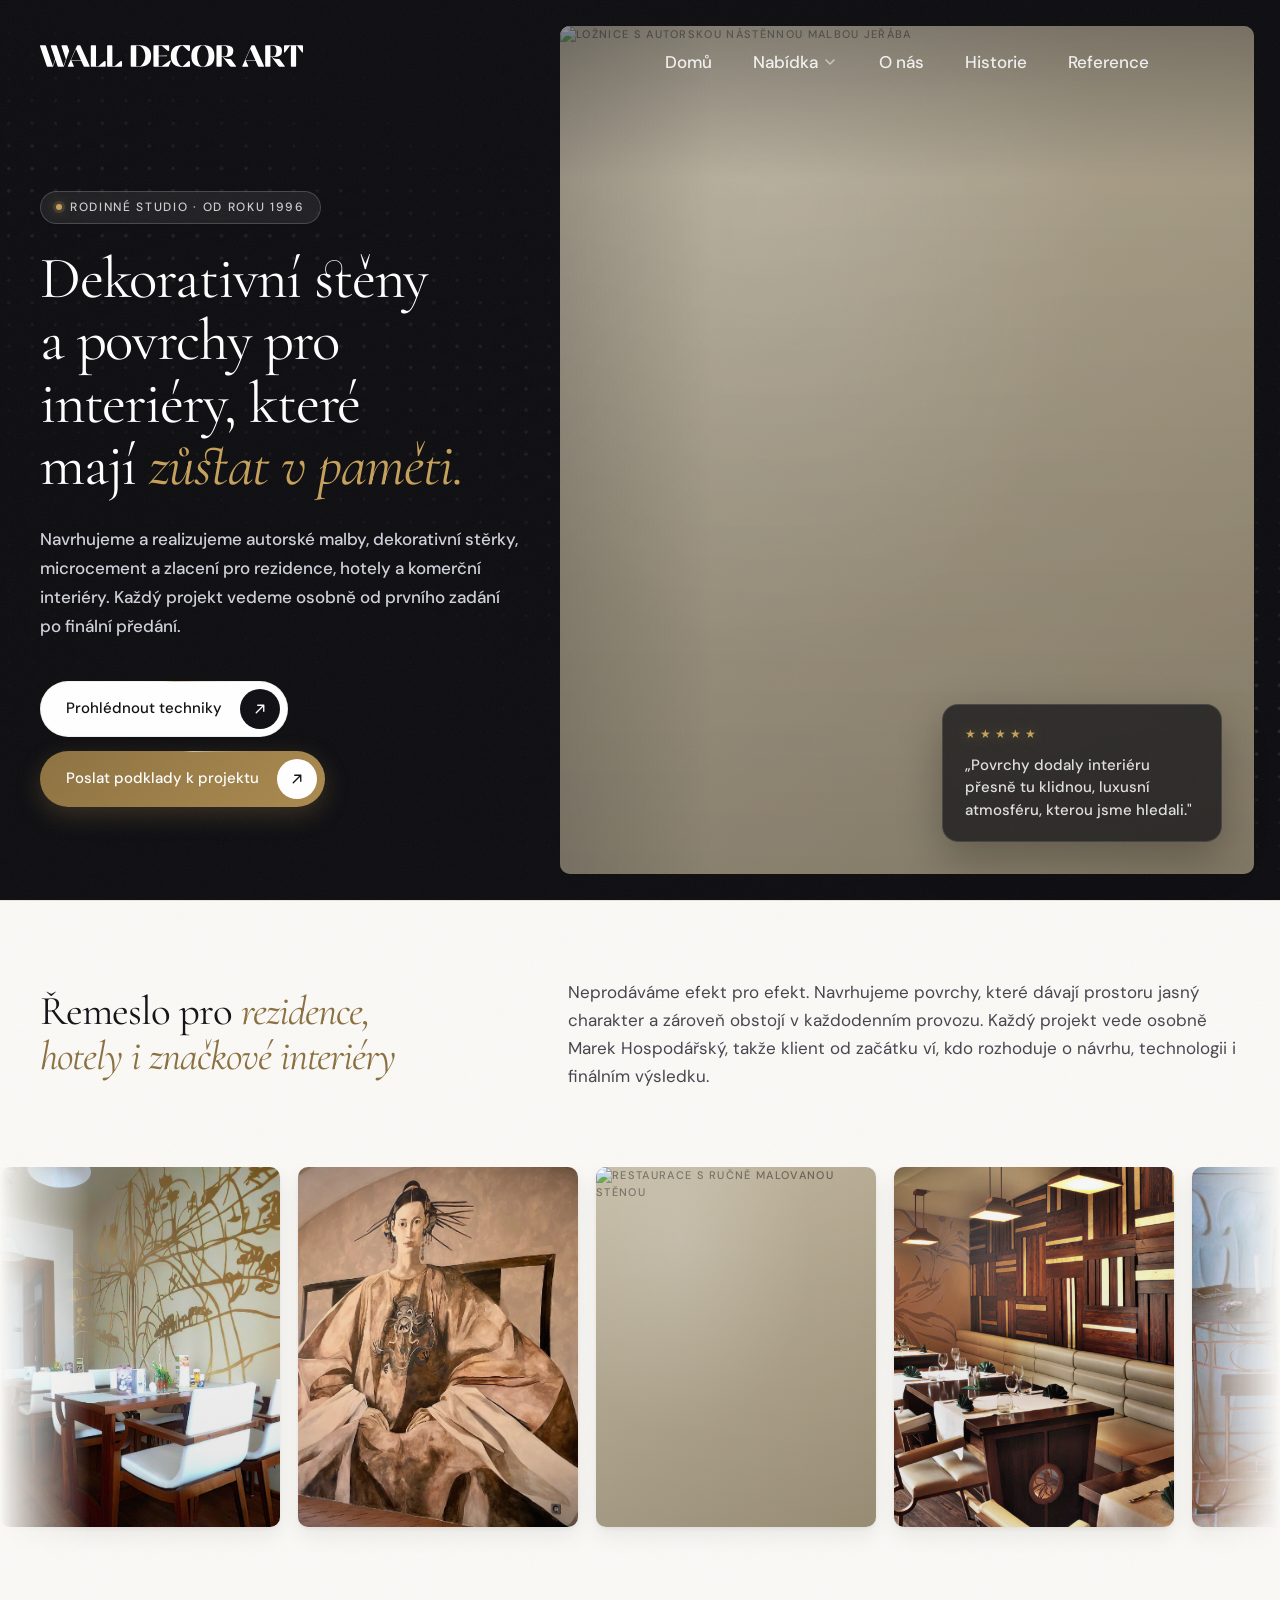
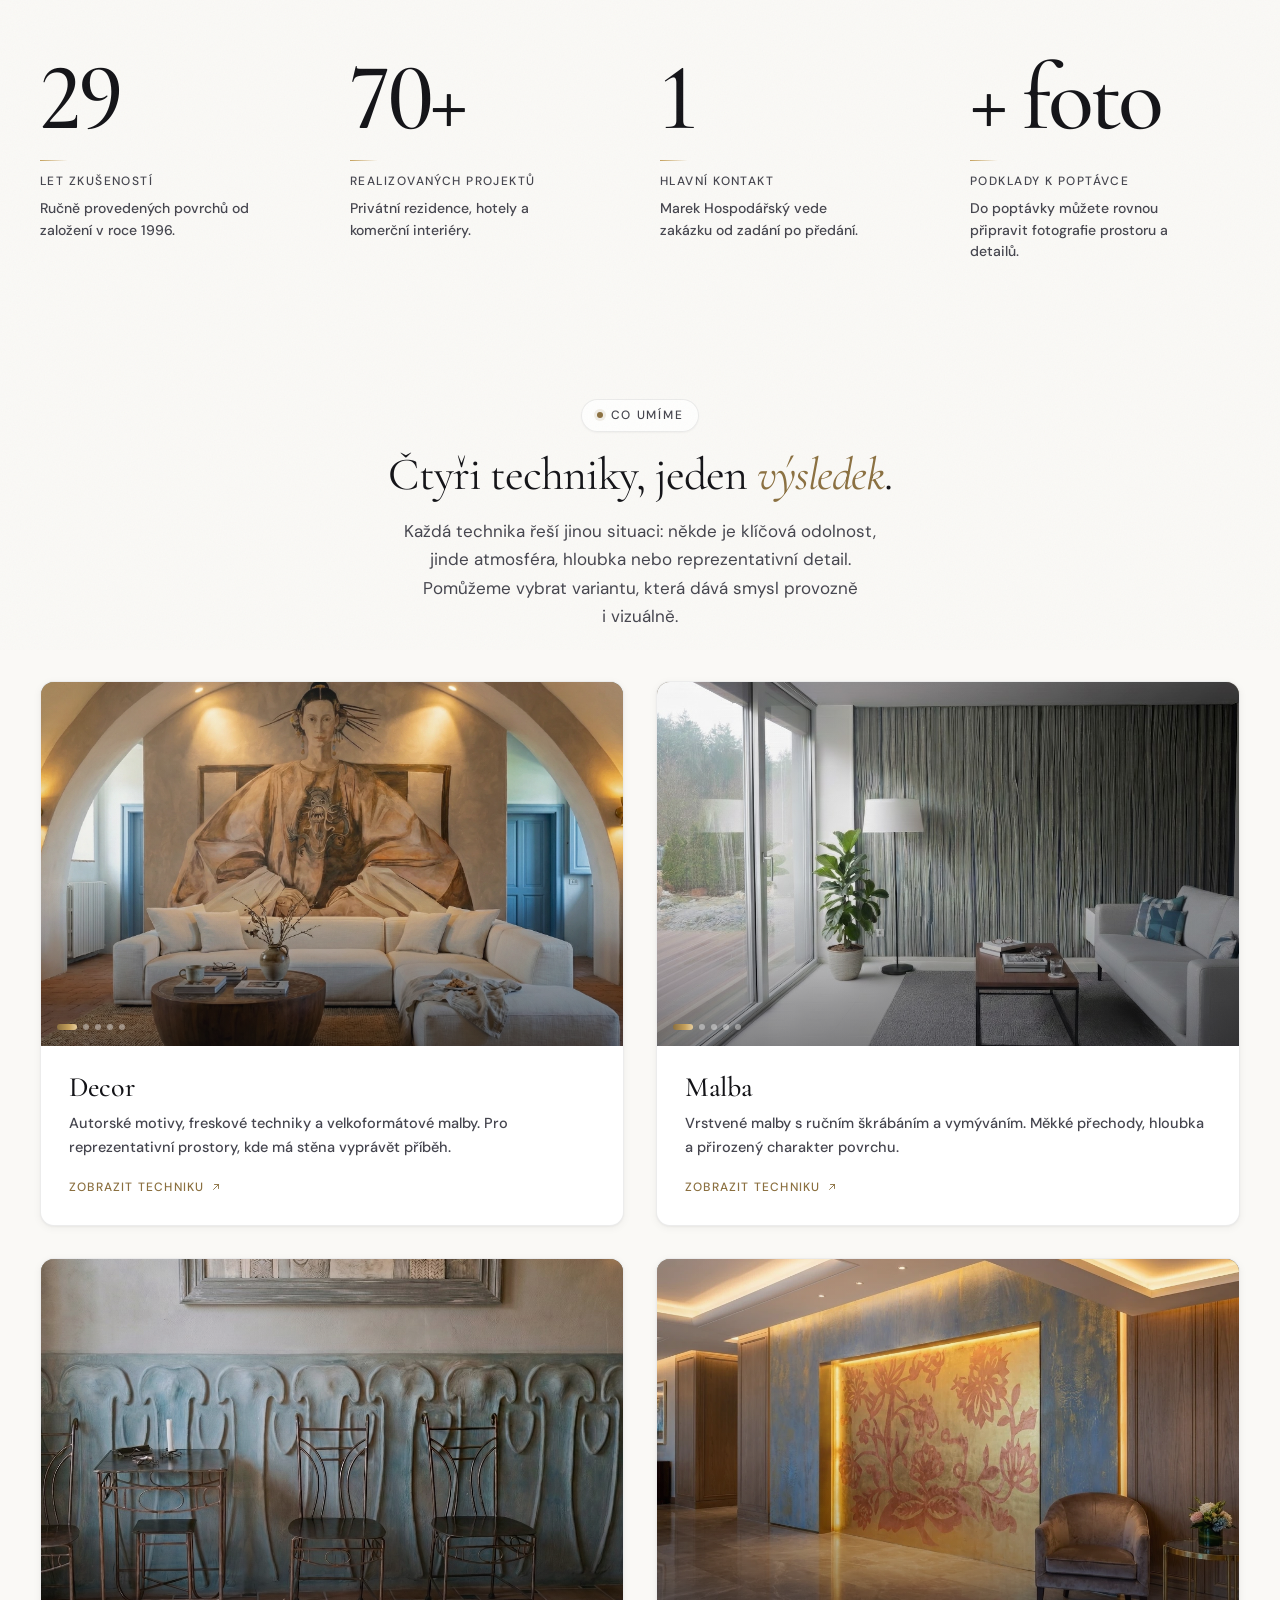
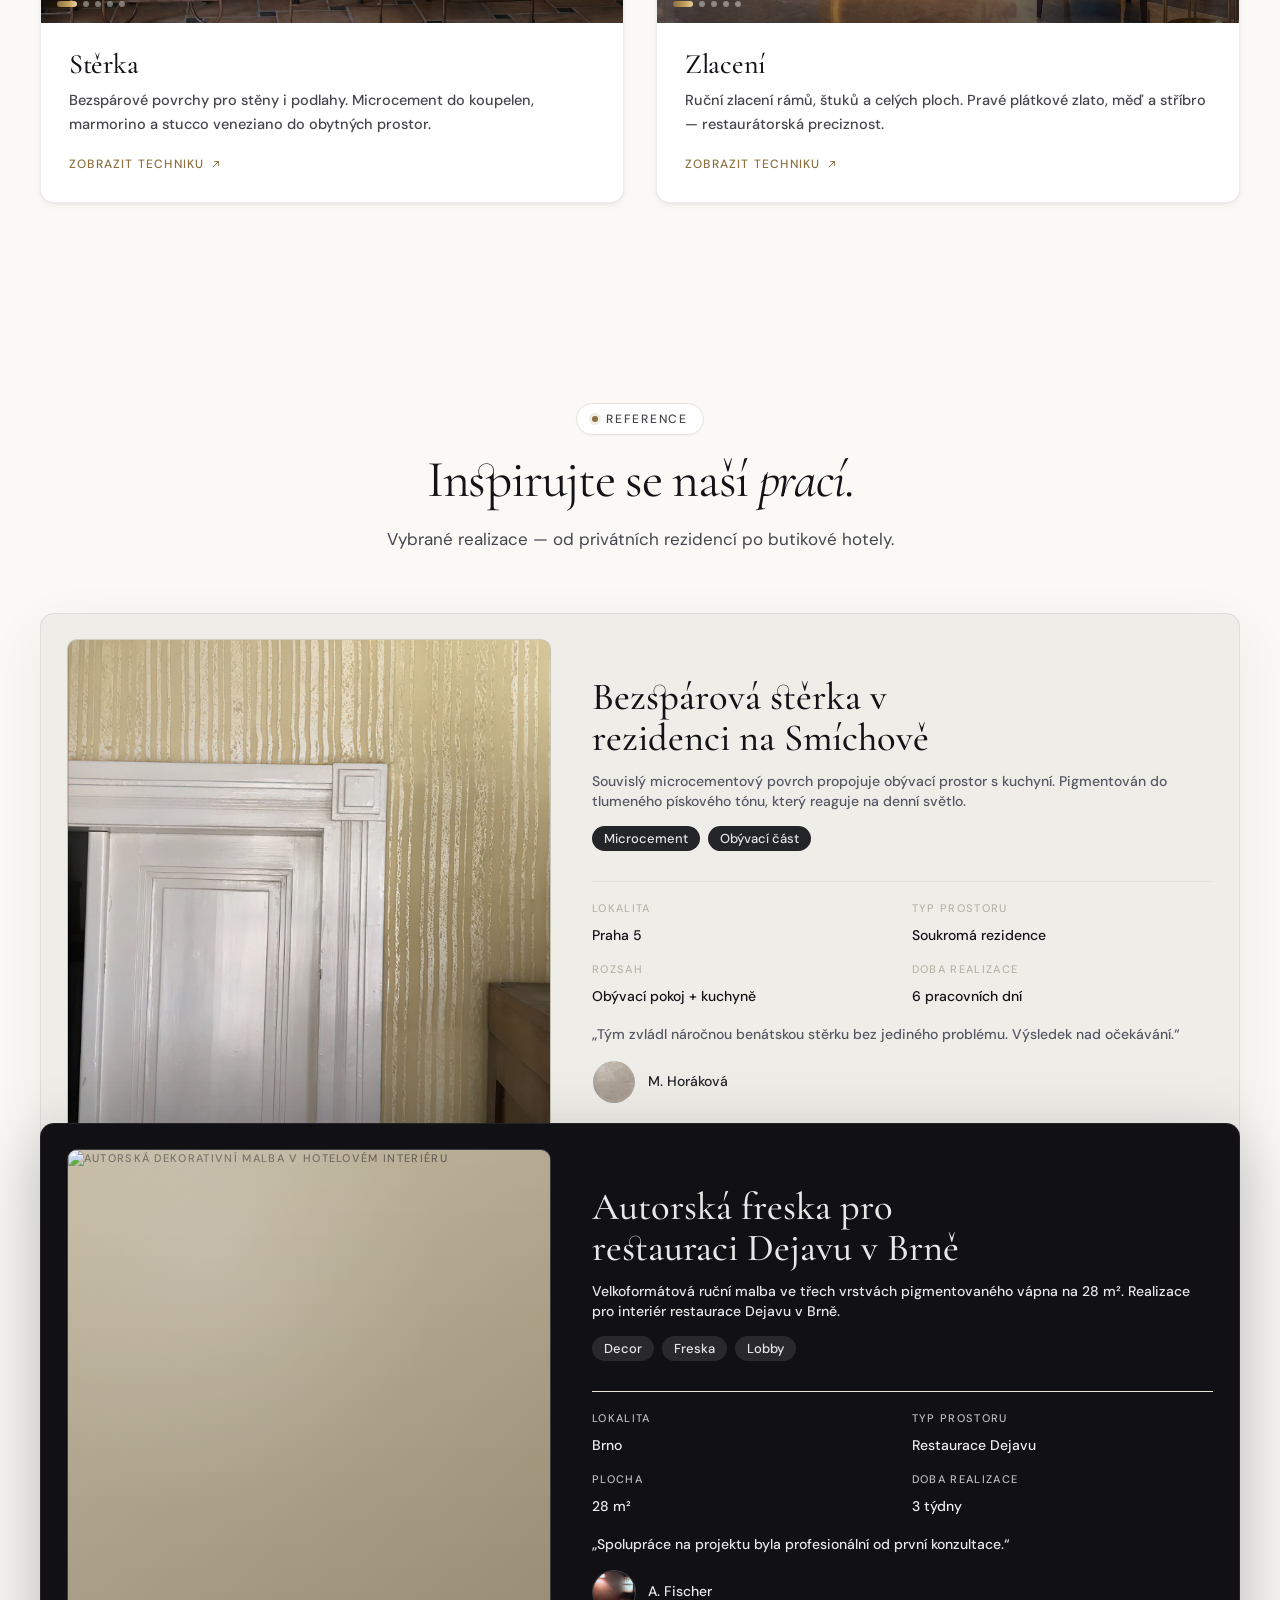
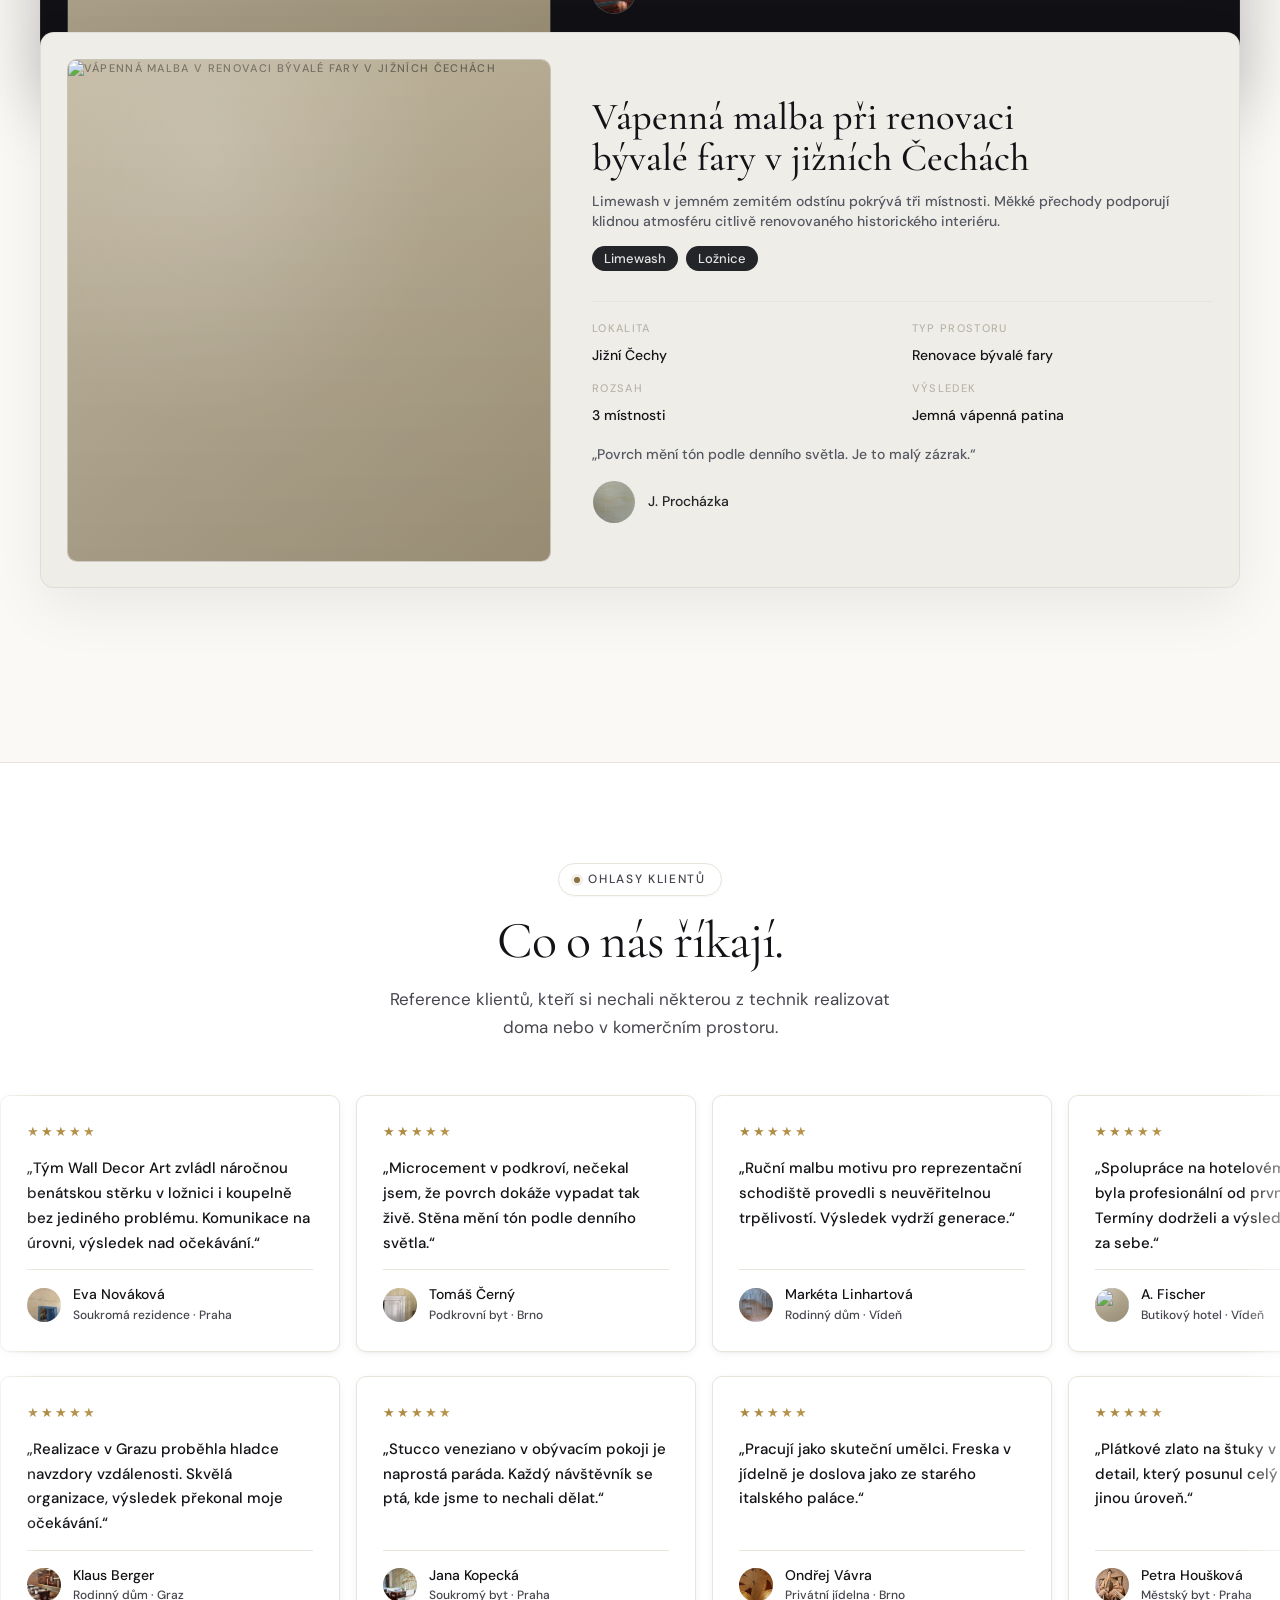
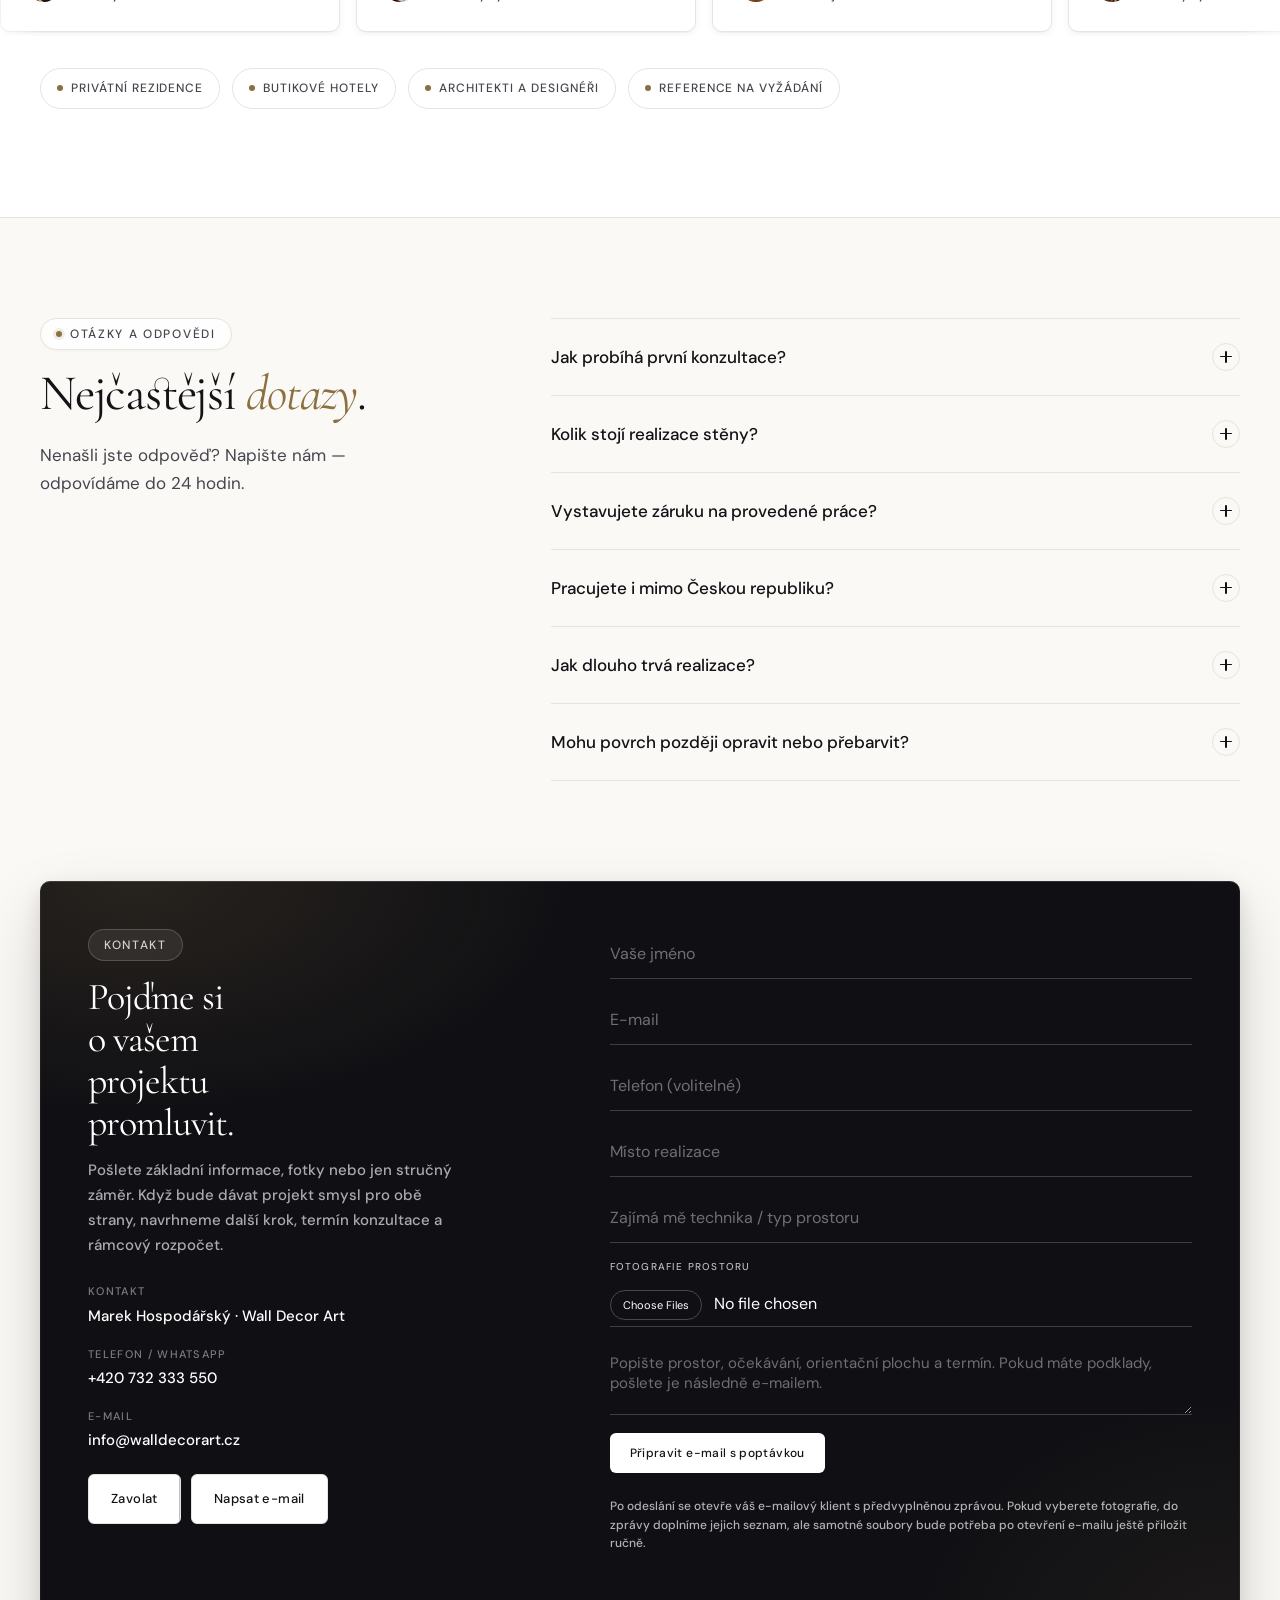
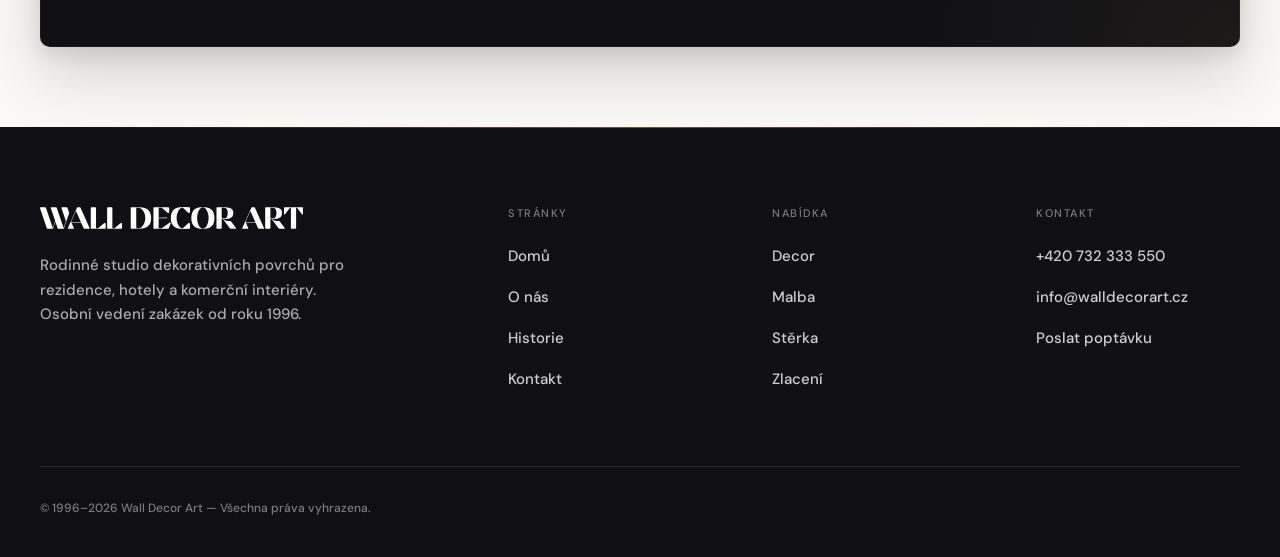
==== commit e585c6a1: "Switch contact email to info@walldecorart.cz Replace info@walldecorart.online with the new domain's " ====
--- a/index.html
+++ b/index.html
@@ -20,7 +20,7 @@
       "name": "Wall Decor Art",
       "description": "Rodinné studio dekorativních povrchů, autorských maleb, microcementu a zlacení.",
       "telephone": "+420732333550",
-      "email": "info@walldecorart.online",
+      "email": "info@walldecorart.cz",
       "areaServed": ["CZ"],
       "foundingDate": "1996"
     }
@@ -379,11 +379,11 @@
       <div class="contact-meta">
         <div class="contact-meta-row"><div class="lbl">Kontakt</div><div class="val">Marek Hospodářský · Wall Decor Art</div></div>
         <div class="contact-meta-row"><div class="lbl">Telefon / WhatsApp</div><div class="val"><a href="tel:+420732333550">+420 732 333 550</a></div></div>
-        <div class="contact-meta-row"><div class="lbl">E-mail</div><div class="val"><a href="mailto:info@walldecorart.online">info@walldecorart.online</a></div></div>
+        <div class="contact-meta-row"><div class="lbl">E-mail</div><div class="val"><a href="mailto:info@walldecorart.cz">info@walldecorart.cz</a></div></div>
       </div>
       <div class="contact-actions">
         <a href="tel:+420732333550" class="btn btn-secondary">Zavolat</a>
-        <a href="mailto:info@walldecorart.online?subject=Poptavka%20Wall%20Decor%20Art" class="btn btn-secondary">Napsat e-mail</a>
+        <a href="mailto:info@walldecorart.cz?subject=Poptavka%20Wall%20Decor%20Art" class="btn btn-secondary">Napsat e-mail</a>
       </div>
     </div>
     <form class="contact-form" id="contact-form">
@@ -414,7 +414,7 @@
       </div>
       <div class="footer-col"><h4>Stránky</h4><ul><li><a href="index.html">Domů</a></li><li><a href="o-nas.html">O nás</a></li><li><a href="historie.html">Historie</a></li><li><a href="#kontakt">Kontakt</a></li></ul></div>
       <div class="footer-col"><h4>Nabídka</h4><ul><li><a href="decor.html">Decor</a></li><li><a href="malba.html">Malba</a></li><li><a href="sterka.html">Stěrka</a></li><li><a href="zlaceni.html">Zlacení</a></li></ul></div>
-      <div class="footer-col"><h4>Kontakt</h4><ul><li><a href="tel:+420732333550">+420 732 333 550</a></li><li><a href="mailto:info@walldecorart.online">info@walldecorart.online</a></li><li><a href="#kontakt">Poslat poptávku</a></li></ul></div>
+      <div class="footer-col"><h4>Kontakt</h4><ul><li><a href="tel:+420732333550">+420 732 333 550</a></li><li><a href="mailto:info@walldecorart.cz">info@walldecorart.cz</a></li><li><a href="#kontakt">Poslat poptávku</a></li></ul></div>
     </div>
     <div class="footer-bottom"><div>© 1996–2026 Wall Decor Art — Všechna práva vyhrazena.</div></div>
   </div>
--- a/styles/base.css
+++ b/styles/base.css
@@ -242,7 +242,7 @@
   cursor: inherit;
 }
 
-body.lightbox-open {
+body.lightbox-open, body.mobile-menu-open {
   overflow: hidden;
 }
 
@@ -504,9 +504,11 @@
 .menu-toggle.open span:nth-child(3) { transform: translateY(-6.5px) rotate(-45deg); }
 
 .mobile-menu {
-  position: fixed; top: 76px; left: 0; right: 0;
+  position: fixed; top: 76px; left: 0; right: 0; bottom: 0;
   background: #101014; border-top: 1px solid rgba(255,255,255,0.12);
-  padding: 24px var(--pad);
+  padding: 24px var(--pad) 40px;
+  overflow-y: auto;
+  -webkit-overflow-scrolling: touch;
   transform: translateY(-110%); transition: transform .3s ease;
   z-index: 99;
 }
--- a/styles/home.css
+++ b/styles/home.css
@@ -536,7 +536,8 @@
   grid-template-columns: 1fr 1.5fr;
   align-items: center;
   gap: 80px;
-  padding: clamp(48px, 6vw, 84px) 0;
+  padding-top: clamp(48px, 6vw, 84px);
+  padding-bottom: clamp(48px, 6vw, 84px);
   border-top: 1px solid var(--c-border);
 }
 .intro h2 { font-size: clamp(28px, 3.2vw, 42px); }
@@ -546,7 +547,8 @@
     grid-template-columns: 1fr;
     align-content: center;
     gap: 28px;
-    padding: 40px 0;
+    padding-top: 40px;
+    padding-bottom: 40px;
   }
 }
 
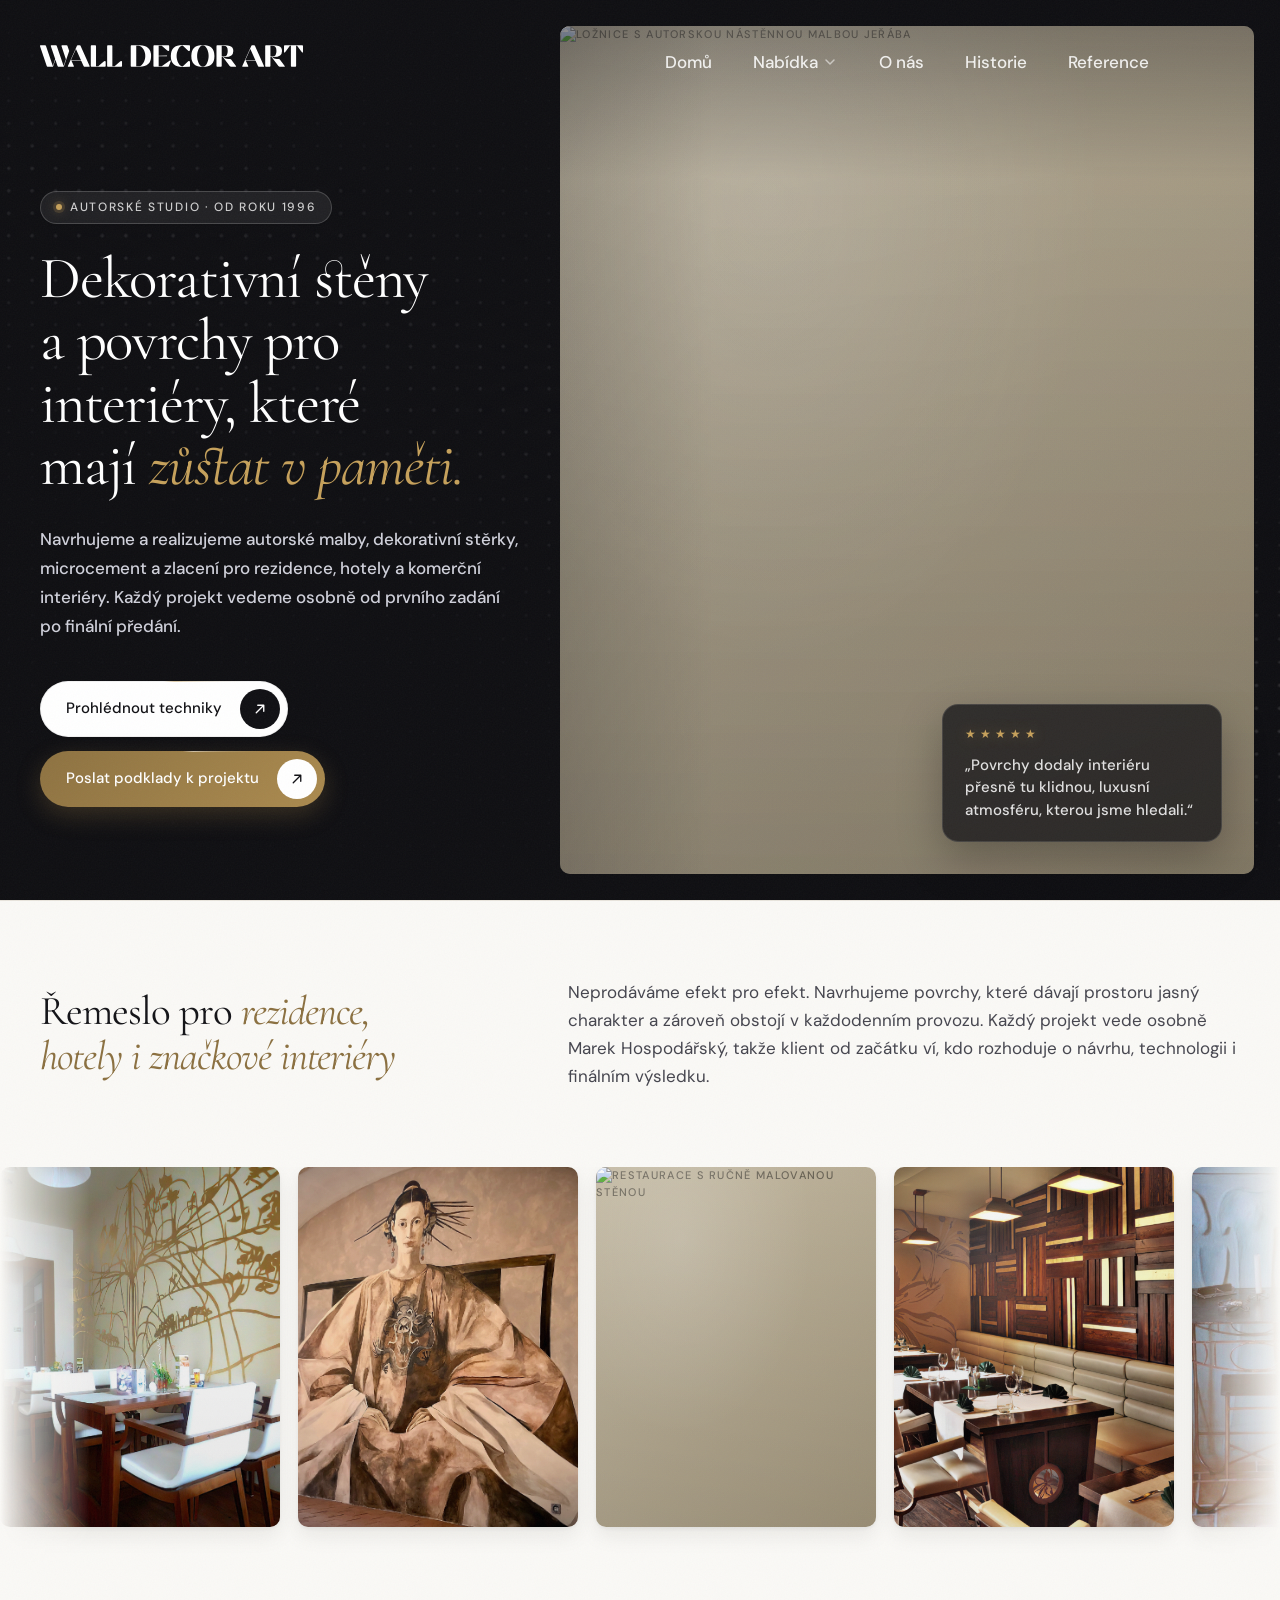
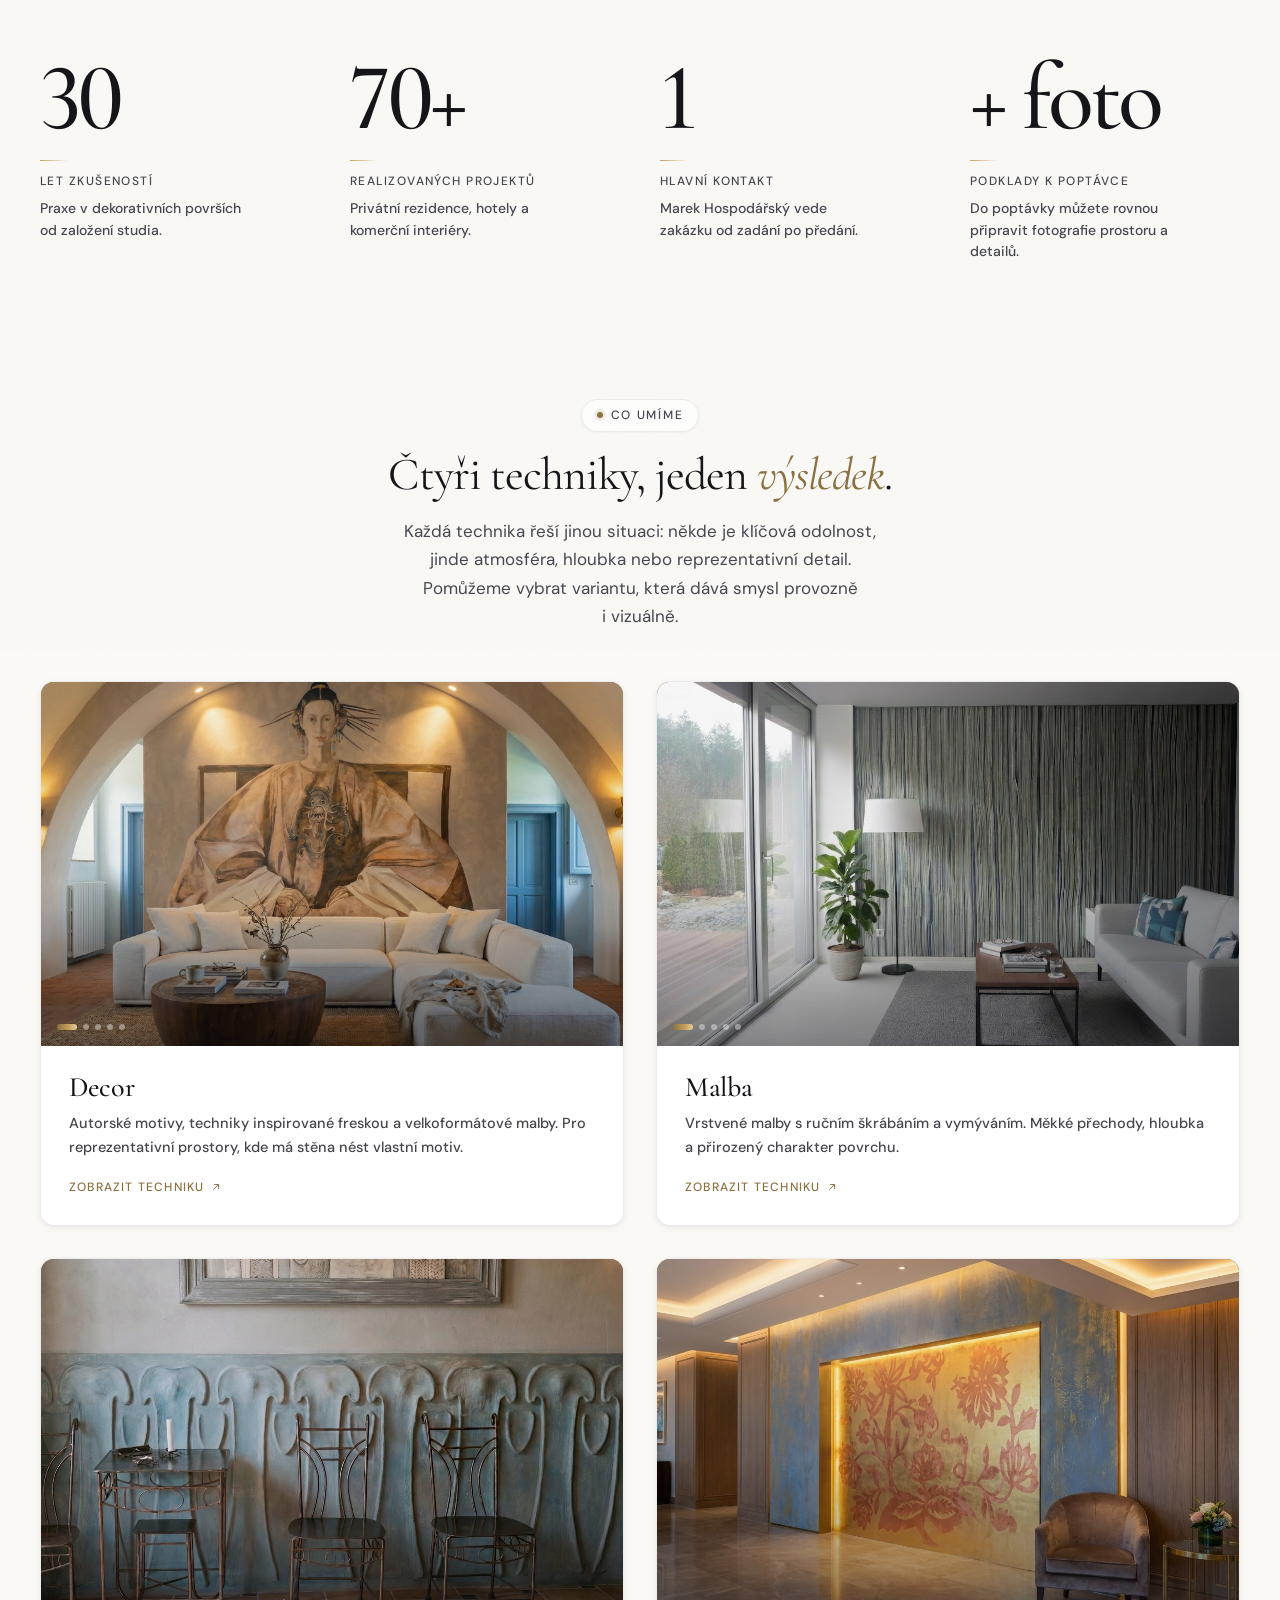
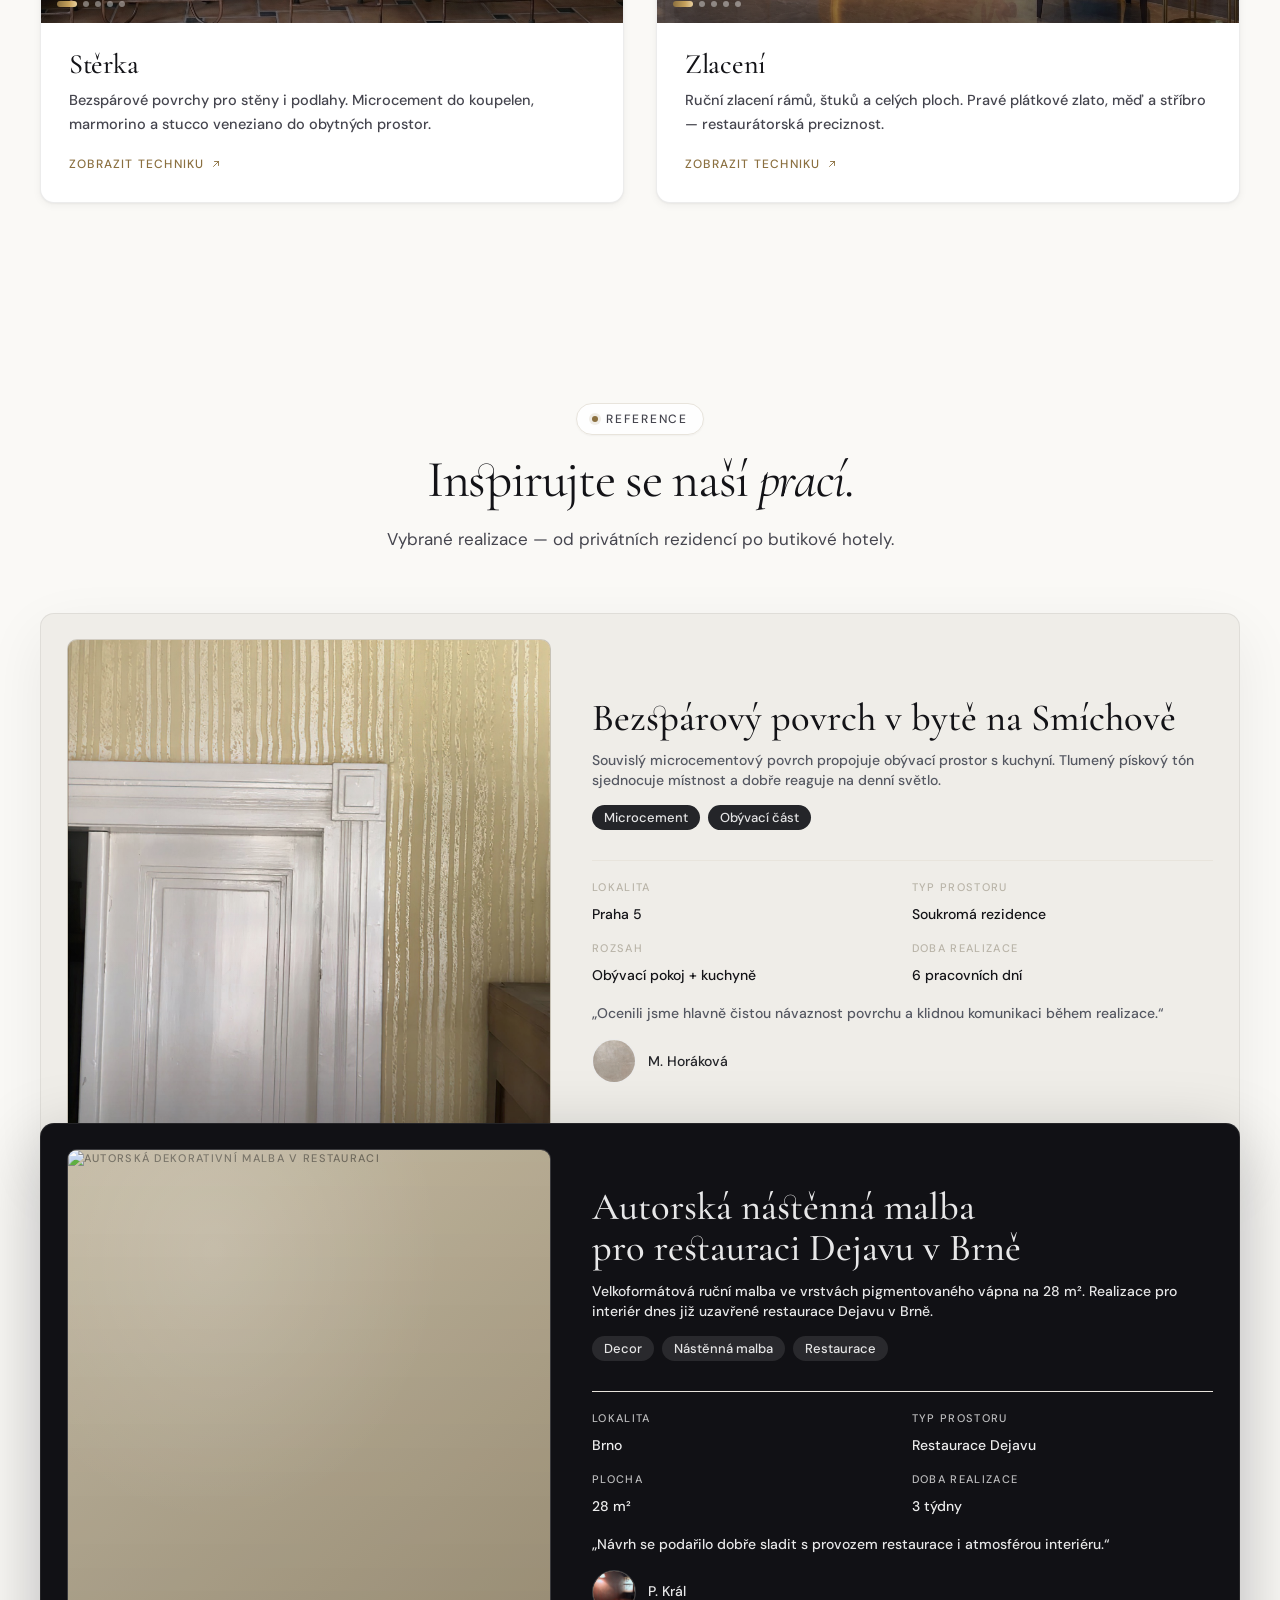
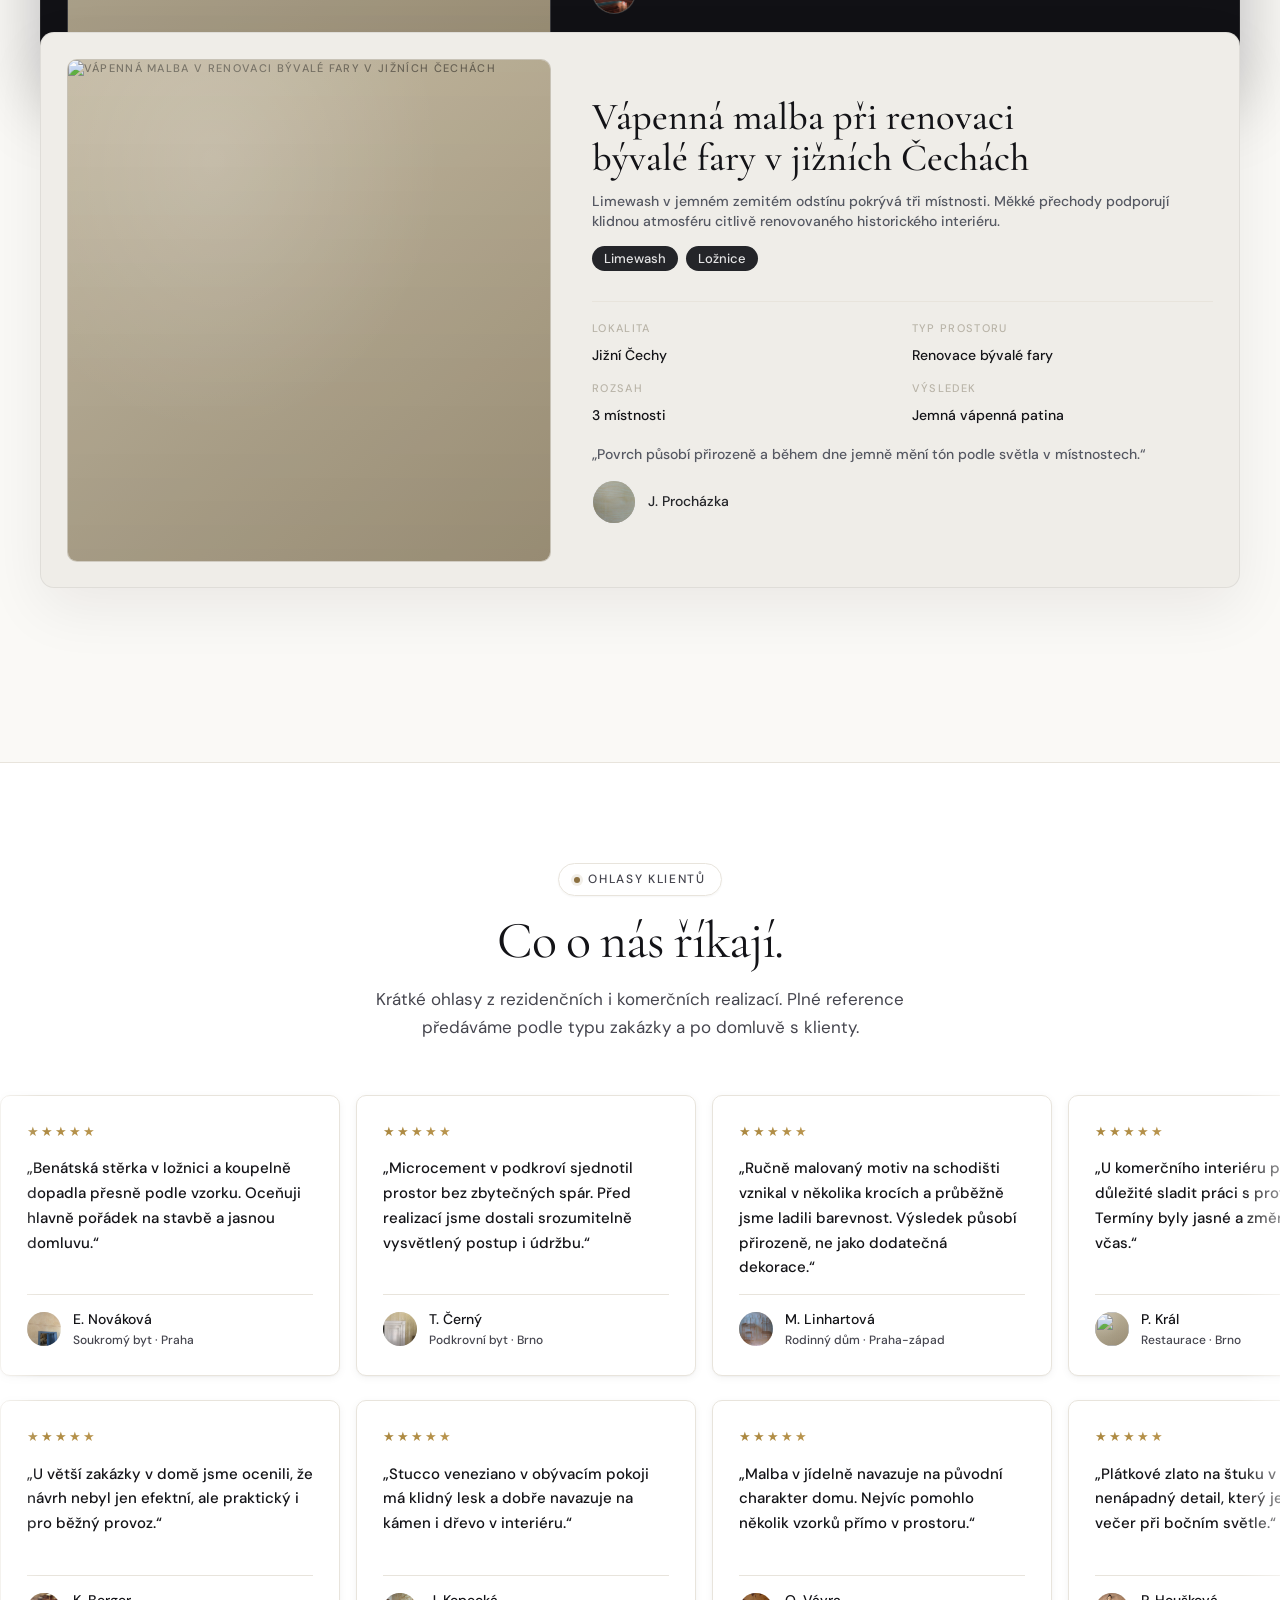
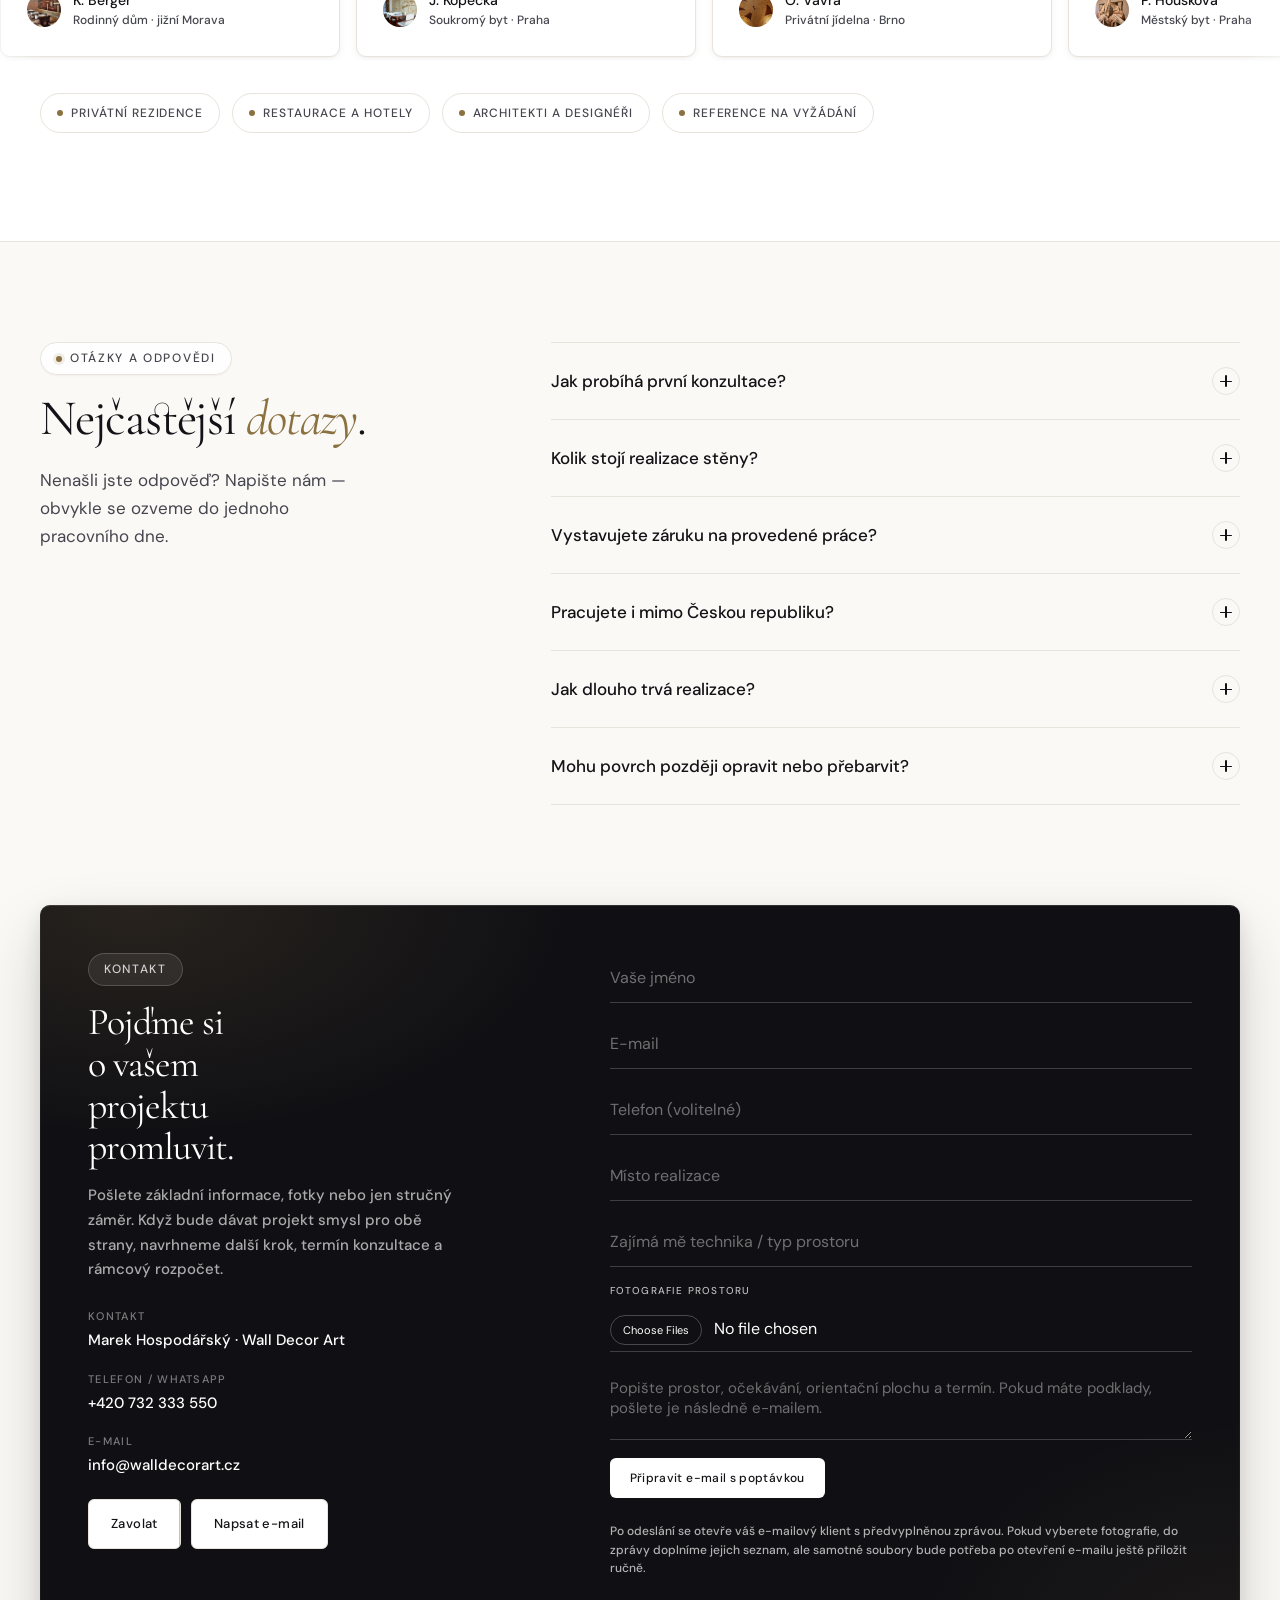
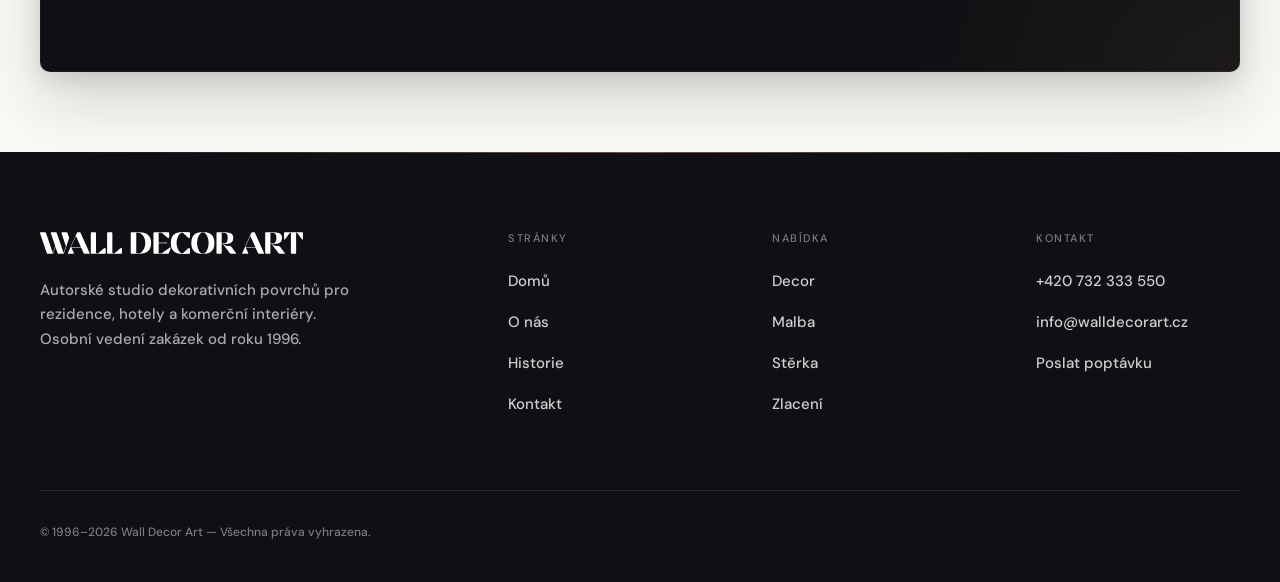
==== commit 3294bc41: "Refine website copy for credibility" ====
--- a/index.html
+++ b/index.html
@@ -5,7 +5,7 @@
   <meta name="viewport" content="width=device-width, initial-scale=1.0" />
   <meta name="description" content="Dekorativní stěrky, autorské nástěnné malby, microcement a zlacení pro rezidence, hotely a komerční interiéry. Osobní vedení projektu od návrhu po realizaci." />
   <meta property="og:title" content="Wall Decor Art — dekorativní povrchy a autorské malby" />
-  <meta property="og:description" content="Rodinné studio od roku 1996. Realizujeme dekorativní stěrky, malby, microcement a zlacení s osobním vedením každé zakázky." />
+  <meta property="og:description" content="Autorské studio od roku 1996. Realizujeme dekorativní stěrky, malby, microcement a zlacení s osobním vedením každé zakázky." />
   <meta property="og:type" content="website" />
   <title>Wall Decor Art — Stěny jako umělecké dílo</title>
   <link rel="preconnect" href="https://fonts.googleapis.com" />
@@ -18,7 +18,7 @@
       "@context": "https://schema.org",
       "@type": "ProfessionalService",
       "name": "Wall Decor Art",
-      "description": "Rodinné studio dekorativních povrchů, autorských maleb, microcementu a zlacení.",
+      "description": "Autorské studio dekorativních povrchů, nástěnných maleb, microcementu a zlacení.",
       "telephone": "+420732333550",
       "email": "info@walldecorart.cz",
       "areaServed": ["CZ"],
@@ -73,7 +73,7 @@
       </div>
     </header>
     <div class="hero-text">
-      <div class="hero-badge hero-appear hero-appear-y10" data-hero-appear data-hero-delay="0.45" data-hero-y="10"><span class="pill dark"><span class="dot"></span>Rodinné studio · od roku 1996</span></div>
+      <div class="hero-badge hero-appear hero-appear-y10" data-hero-appear data-hero-delay="0.45" data-hero-y="10"><span class="pill dark"><span class="dot"></span>Autorské studio · od roku 1996</span></div>
       <h1 class="display hero-appear" data-hero-appear data-hero-delay="0.55" data-hero-y="40">Dekorativní stěny a povrchy pro interiéry, které mají <em>zůstat v paměti.</em></h1>
       <p class="hero-sub hero-appear" data-hero-appear data-hero-delay="0.7" data-hero-y="40">Navrhujeme a realizujeme autorské malby, dekorativní stěrky, microcement a zlacení pro rezidence, hotely a komerční interiéry. Každý projekt vedeme osobně od prvního zadání po finální předání.</p>
       <div class="hero-cta hero-appear" data-hero-appear data-hero-delay="0.85" data-hero-y="40">
@@ -101,7 +101,7 @@
       </div>
       <div class="hero-note">
         <div class="hero-note-stars">★★★★★</div>
-        <p>„Povrchy dodaly interiéru přesně tu klidnou, luxusní atmosféru, kterou jsme hledali."</p>
+      <p>„Povrchy dodaly interiéru přesně tu klidnou, luxusní atmosféru, kterou jsme hledali.“</p>
       </div>
     </div>
   </div>
@@ -138,9 +138,9 @@
 <section class="container">
   <div class="counters">
     <div class="reveal">
-      <div class="counter-num"><span data-count="29">0</span></div>
+      <div class="counter-num"><span data-count="30">0</span></div>
       <div class="counter-lbl">Let zkušeností</div>
-      <div class="counter-desc">Ručně provedených povrchů od založení v roce 1996.</div>
+      <div class="counter-desc">Praxe v dekorativních površích od založení studia.</div>
     </div>
     <div class="reveal reveal-d1">
       <div class="counter-num"><span data-count="70">0</span>+</div>
@@ -179,7 +179,7 @@
       </div>
       <div class="tech-card-body">
         <h3>Decor</h3>
-        <p>Autorské motivy, freskové techniky a velkoformátové malby. Pro reprezentativní prostory, kde má stěna vyprávět příběh.</p>
+        <p>Autorské motivy, techniky inspirované freskou a velkoformátové malby. Pro reprezentativní prostory, kde má stěna nést vlastní motiv.</p>
         <span class="tech-card-link">Zobrazit techniku
           <svg viewBox="0 0 24 24" fill="none" xmlns="http://www.w3.org/2000/svg" aria-hidden="true"><path d="M7 17L17 7M17 7H9M17 7V15" stroke="currentColor" stroke-width="1.8" stroke-linecap="round" stroke-linejoin="round"/></svg>
         </span>
@@ -251,8 +251,8 @@
       <div class="proj-img"><div class="ph photo"><img src="uploads/wda-original/1b169501258f4c80b9f2a303691a6276.jpg" alt="Bezspárová stěrka v rezidenci" loading="lazy" /></div></div>
       <div class="proj-body">
         <div class="proj-main">
-          <h3>Bezspárová stěrka v rezidenci na Smíchově</h3>
-          <p>Souvislý microcementový povrch propojuje obývací prostor s kuchyní. Pigmentován do tlumeného pískového tónu, který reaguje na denní světlo.</p>
+          <h3>Bezspárový povrch v bytě na Smíchově</h3>
+          <p>Souvislý microcementový povrch propojuje obývací prostor s kuchyní. Tlumený pískový tón sjednocuje místnost a dobře reaguje na denní světlo.</p>
           <div class="proj-tags"><span class="proj-tag">Microcement</span><span class="proj-tag">Obývací část</span></div>
           <div class="project-facts">
             <div class="project-fact"><span class="lbl">Lokalita</span><span class="val">Praha 5</span></div>
@@ -261,7 +261,7 @@
             <div class="project-fact"><span class="lbl">Doba realizace</span><span class="val">6 pracovních dní</span></div>
           </div>
         </div>
-        <p class="proj-quote">„Tým zvládl náročnou benátskou stěrku bez jediného problému. Výsledek nad očekávání.“</p>
+        <p class="proj-quote">„Ocenili jsme hlavně čistou návaznost povrchu a klidnou komunikaci během realizace.“</p>
         <div class="proj-author">
           <div class="proj-avatar"><div class="ph photo"><img src="uploads/wda-original/3e30f6377d004072b5137d52b736de92.jpg" alt="" loading="lazy" /></div></div>
           <div><div class="name">M. Horáková</div><div class="role">Architektka projektu</div></div>
@@ -269,12 +269,12 @@
       </div>
     </article>
     <article class="project" data-project-card>
-      <div class="proj-img"><div class="ph photo"><img src="uploads/wda-original/67230ae3e8df4021af236b4f6b0bcf20.png" alt="Autorská dekorativní malba v hotelovém interiéru" loading="lazy" /></div></div>
+      <div class="proj-img"><div class="ph photo"><img src="uploads/wda-original/67230ae3e8df4021af236b4f6b0bcf20.png" alt="Autorská dekorativní malba v restauraci" loading="lazy" /></div></div>
       <div class="proj-body">
         <div class="proj-main">
-          <h3>Autorská freska pro restauraci Dejavu v Brně</h3>
-          <p>Velkoformátová ruční malba ve třech vrstvách pigmentovaného vápna na 28 m². Realizace pro interiér restaurace Dejavu v Brně.</p>
-          <div class="proj-tags"><span class="proj-tag">Decor</span><span class="proj-tag">Freska</span><span class="proj-tag">Lobby</span></div>
+          <h3>Autorská nástěnná malba pro restauraci Dejavu v Brně</h3>
+          <p>Velkoformátová ruční malba ve vrstvách pigmentovaného vápna na 28 m². Realizace pro interiér dnes již uzavřené restaurace Dejavu v Brně.</p>
+          <div class="proj-tags"><span class="proj-tag">Decor</span><span class="proj-tag">Nástěnná malba</span><span class="proj-tag">Restaurace</span></div>
           <div class="project-facts">
             <div class="project-fact"><span class="lbl">Lokalita</span><span class="val">Brno</span></div>
             <div class="project-fact"><span class="lbl">Typ prostoru</span><span class="val">Restaurace Dejavu</span></div>
@@ -282,10 +282,10 @@
             <div class="project-fact"><span class="lbl">Doba realizace</span><span class="val">3 týdny</span></div>
           </div>
         </div>
-        <p class="proj-quote">„Spolupráce na projektu byla profesionální od první konzultace.“</p>
+        <p class="proj-quote">„Návrh se podařilo dobře sladit s provozem restaurace i atmosférou interiéru.“</p>
         <div class="proj-author">
           <div class="proj-avatar"><div class="ph photo"><img src="uploads/wda-original/820c6b949bf5436b919a469533be7d58.jpg" alt="" loading="lazy" /></div></div>
-          <div><div class="name">A. Fischer</div><div class="role">Designer projektu</div></div>
+          <div><div class="name">P. Král</div><div class="role">Spolupráce na interiéru</div></div>
         </div>
       </div>
     </article>
@@ -303,7 +303,7 @@
             <div class="project-fact"><span class="lbl">Výsledek</span><span class="val">Jemná vápenná patina</span></div>
           </div>
         </div>
-        <p class="proj-quote">„Povrch mění tón podle denního světla. Je to malý zázrak.“</p>
+        <p class="proj-quote">„Povrch působí přirozeně a během dne jemně mění tón podle světla v místnostech.“</p>
         <div class="proj-author">
           <div class="proj-avatar"><div class="ph photo"><img src="uploads/wda-original/7091a56154904ba7997beb2b78c7e667.jpg" alt="" loading="lazy" /></div></div>
           <div><div class="name">J. Procházka</div><div class="role">Investor</div></div>
@@ -319,30 +319,30 @@
     <div class="testi-head reveal">
       <span class="pill"><span class="dot"></span>Ohlasy klientů</span>
       <h2>Co o nás říkají.</h2>
-      <p class="body">Reference klientů, kteří si nechali některou z technik realizovat doma nebo v komerčním prostoru.</p>
+      <p class="body">Krátké ohlasy z rezidenčních i komerčních realizací. Plné reference předáváme podle typu zakázky a po domluvě s klienty.</p>
     </div>
   </div>
   <div style="overflow:hidden;padding:0 0 8px;">
     <div class="testi-marquee" style="padding:0 var(--pad);">
       <div class="testi-track row1">
-        <div class="testi-card"><div class="testi-stars">★★★★★</div><p>„Tým Wall Decor Art zvládl náročnou benátskou stěrku v ložnici i koupelně bez jediného problému. Komunikace na úrovni, výsledek nad očekávání.“</p><div class="testi-who"><div class="av"><div class="ph photo"><img src="uploads/wda-original/3f2c576d942641d3a47da947bc83d420.jpeg" alt="" loading="lazy" /></div></div><div><div class="n">Eva Nováková</div><div class="s">Soukromá rezidence · Praha</div></div></div></div>
-        <div class="testi-card"><div class="testi-stars">★★★★★</div><p>„Microcement v podkroví, nečekal jsem, že povrch dokáže vypadat tak živě. Stěna mění tón podle denního světla.“</p><div class="testi-who"><div class="av"><div class="ph photo"><img src="uploads/wda-original/1b169501258f4c80b9f2a303691a6276.jpg" alt="" loading="lazy" /></div></div><div><div class="n">Tomáš Černý</div><div class="s">Podkrovní byt · Brno</div></div></div></div>
-        <div class="testi-card"><div class="testi-stars">★★★★★</div><p>„Ruční malbu motivu pro reprezentační schodiště provedli s neuvěřitelnou trpělivostí. Výsledek vydrží generace.“</p><div class="testi-who"><div class="av"><div class="ph photo"><img src="uploads/wda-original/30613458630c41fb951cca2de9a79705.jpg" alt="" loading="lazy" /></div></div><div><div class="n">Markéta Linhartová</div><div class="s">Rodinný dům · Vídeň</div></div></div></div>
-        <div class="testi-card"><div class="testi-stars">★★★★★</div><p>„Spolupráce na hotelovém projektu byla profesionální od první konzultace. Termíny dodrželi a výsledek mluví sám za sebe.“</p><div class="testi-who"><div class="av"><div class="ph photo"><img src="uploads/wda-original/67230ae3e8df4021af236b4f6b0bcf20.png" alt="" loading="lazy" /></div></div><div><div class="n">A. Fischer</div><div class="s">Butikový hotel · Vídeň</div></div></div></div>
-        <div class="testi-card"><div class="testi-stars">★★★★★</div><p>„Zlacení rámů zrcadel a štukových říms v salonu. Restaurátorský přístup, žádné kompromisy. Doporučuji bez výhrad.“</p><div class="testi-who"><div class="av"><div class="ph photo"><img src="uploads/wda-original/175c219f101a45d5b073c4510bd6f2d7.jpg" alt="" loading="lazy" /></div></div><div><div class="n">P. Rybář</div><div class="s">Privátní interiér · Karlovy Vary</div></div></div></div>
+        <div class="testi-card"><div class="testi-stars">★★★★★</div><p>„Benátská stěrka v ložnici a koupelně dopadla přesně podle vzorku. Oceňuji hlavně pořádek na stavbě a jasnou domluvu.“</p><div class="testi-who"><div class="av"><div class="ph photo"><img src="uploads/wda-original/3f2c576d942641d3a47da947bc83d420.jpeg" alt="" loading="lazy" /></div></div><div><div class="n">E. Nováková</div><div class="s">Soukromý byt · Praha</div></div></div></div>
+        <div class="testi-card"><div class="testi-stars">★★★★★</div><p>„Microcement v podkroví sjednotil prostor bez zbytečných spár. Před realizací jsme dostali srozumitelně vysvětlený postup i údržbu.“</p><div class="testi-who"><div class="av"><div class="ph photo"><img src="uploads/wda-original/1b169501258f4c80b9f2a303691a6276.jpg" alt="" loading="lazy" /></div></div><div><div class="n">T. Černý</div><div class="s">Podkrovní byt · Brno</div></div></div></div>
+        <div class="testi-card"><div class="testi-stars">★★★★★</div><p>„Ručně malovaný motiv na schodišti vznikal v několika krocích a průběžně jsme ladili barevnost. Výsledek působí přirozeně, ne jako dodatečná dekorace.“</p><div class="testi-who"><div class="av"><div class="ph photo"><img src="uploads/wda-original/30613458630c41fb951cca2de9a79705.jpg" alt="" loading="lazy" /></div></div><div><div class="n">M. Linhartová</div><div class="s">Rodinný dům · Praha-západ</div></div></div></div>
+        <div class="testi-card"><div class="testi-stars">★★★★★</div><p>„U komerčního interiéru pro nás bylo důležité sladit práci s provozem. Termíny byly jasné a změny jsme řešili včas.“</p><div class="testi-who"><div class="av"><div class="ph photo"><img src="uploads/wda-original/67230ae3e8df4021af236b4f6b0bcf20.png" alt="" loading="lazy" /></div></div><div><div class="n">P. Král</div><div class="s">Restaurace · Brno</div></div></div></div>
+        <div class="testi-card"><div class="testi-stars">★★★★★</div><p>„Zlacení rámu zrcadla a štukové římsy dodalo salonu jemný akcent. Nebylo to okázalé, přesně to jsme chtěli.“</p><div class="testi-who"><div class="av"><div class="ph photo"><img src="uploads/wda-original/175c219f101a45d5b073c4510bd6f2d7.jpg" alt="" loading="lazy" /></div></div><div><div class="n">P. Rybář</div><div class="s">Privátní interiér · Karlovy Vary</div></div></div></div>
       </div>
       <div class="testi-track row2">
-        <div class="testi-card"><div class="testi-stars">★★★★★</div><p>„Realizace v Grazu proběhla hladce navzdory vzdálenosti. Skvělá organizace, výsledek překonal moje očekávání.“</p><div class="testi-who"><div class="av"><div class="ph photo"><img src="uploads/wda-original/91a7411871224d47bd19ebd2595d1144.png" alt="" loading="lazy" /></div></div><div><div class="n">Klaus Berger</div><div class="s">Rodinný dům · Graz</div></div></div></div>
-        <div class="testi-card"><div class="testi-stars">★★★★★</div><p>„Stucco veneziano v obývacím pokoji je naprostá paráda. Každý návštěvník se ptá, kde jsme to nechali dělat.“</p><div class="testi-who"><div class="av"><div class="ph photo"><img src="uploads/wda-original/b0ec57fe8ba8453dbf8a8f4c131a196c.jpg" alt="" loading="lazy" /></div></div><div><div class="n">Jana Kopecká</div><div class="s">Soukromý byt · Praha</div></div></div></div>
-        <div class="testi-card"><div class="testi-stars">★★★★★</div><p>„Pracují jako skuteční umělci. Freska v jídelně je doslova jako ze starého italského paláce.“</p><div class="testi-who"><div class="av"><div class="ph photo"><img src="uploads/wda-original/6214f249af6a4256a435f1f007ec4924.jpg" alt="" loading="lazy" /></div></div><div><div class="n">Ondřej Vávra</div><div class="s">Privátní jídelna · Brno</div></div></div></div>
-        <div class="testi-card"><div class="testi-stars">★★★★★</div><p>„Plátkové zlato na štuky v předsíni, detail, který posunul celý interiér na jinou úroveň.“</p><div class="testi-who"><div class="av"><div class="ph photo"><img src="uploads/wda-original/9e6bdadc24b74969af3b91fa4ca40d3f.jpg" alt="" loading="lazy" /></div></div><div><div class="n">Petra Houšková</div><div class="s">Městský byt · Praha</div></div></div></div>
-        <div class="testi-card"><div class="testi-stars">★★★★★</div><p>„Naprosto profesionální přístup. Doporučila jsem Wall Decor Art třem přátelům a všichni byli spokojení.“</p><div class="testi-who"><div class="av"><div class="ph photo"><img src="uploads/wda-original/d4b8c71daf2c4dad950bf8e9a6666793.jpg" alt="" loading="lazy" /></div></div><div><div class="n">Lucie Marková</div><div class="s">Doporučení klientky · Praha</div></div></div></div>
+        <div class="testi-card"><div class="testi-stars">★★★★★</div><p>„U větší zakázky v domě jsme ocenili, že návrh nebyl jen efektní, ale praktický i pro běžný provoz.“</p><div class="testi-who"><div class="av"><div class="ph photo"><img src="uploads/wda-original/91a7411871224d47bd19ebd2595d1144.png" alt="" loading="lazy" /></div></div><div><div class="n">K. Berger</div><div class="s">Rodinný dům · jižní Morava</div></div></div></div>
+        <div class="testi-card"><div class="testi-stars">★★★★★</div><p>„Stucco veneziano v obývacím pokoji má klidný lesk a dobře navazuje na kámen i dřevo v interiéru.“</p><div class="testi-who"><div class="av"><div class="ph photo"><img src="uploads/wda-original/b0ec57fe8ba8453dbf8a8f4c131a196c.jpg" alt="" loading="lazy" /></div></div><div><div class="n">J. Kopecká</div><div class="s">Soukromý byt · Praha</div></div></div></div>
+        <div class="testi-card"><div class="testi-stars">★★★★★</div><p>„Malba v jídelně navazuje na původní charakter domu. Nejvíc pomohlo několik vzorků přímo v prostoru.“</p><div class="testi-who"><div class="av"><div class="ph photo"><img src="uploads/wda-original/6214f249af6a4256a435f1f007ec4924.jpg" alt="" loading="lazy" /></div></div><div><div class="n">O. Vávra</div><div class="s">Privátní jídelna · Brno</div></div></div></div>
+        <div class="testi-card"><div class="testi-stars">★★★★★</div><p>„Plátkové zlato na štuku v předsíni je nenápadný detail, který je vidět hlavně večer při bočním světle.“</p><div class="testi-who"><div class="av"><div class="ph photo"><img src="uploads/wda-original/9e6bdadc24b74969af3b91fa4ca40d3f.jpg" alt="" loading="lazy" /></div></div><div><div class="n">P. Houšková</div><div class="s">Městský byt · Praha</div></div></div></div>
+        <div class="testi-card"><div class="testi-stars">★★★★★</div><p>„Doporučení jsme dostali od architektky a dává mi smysl ho poslat dál. Komunikace byla věcná a bez zbytečných slibů.“</p><div class="testi-who"><div class="av"><div class="ph photo"><img src="uploads/wda-original/d4b8c71daf2c4dad950bf8e9a6666793.jpg" alt="" loading="lazy" /></div></div><div><div class="n">L. Marková</div><div class="s">Doporučení klientky · Praha</div></div></div></div>
       </div>
     </div>
     <div class="container">
       <div class="review-proof reveal" style="margin-top:32px;">
         <div class="review-proof-item">Privátní rezidence</div>
-        <div class="review-proof-item">Butikové hotely</div>
+        <div class="review-proof-item">Restaurace a hotely</div>
         <div class="review-proof-item">Architekti a designéři</div>
         <div class="review-proof-item">Reference na vyžádání</div>
       </div>
@@ -356,12 +356,12 @@
     <div class="reveal">
       <span class="pill"><span class="dot"></span>Otázky a odpovědi</span>
       <h2 style="margin-top:16px">Nejčastější <em style="font-style:italic;color:var(--c-warm)">dotazy</em>.</h2>
-      <p class="body" style="margin-top:20px;max-width:340px">Nenašli jste odpověď? Napište nám — odpovídáme do 24 hodin.</p>
+      <p class="body" style="margin-top:20px;max-width:340px">Nenašli jste odpověď? Napište nám — obvykle se ozveme do jednoho pracovního dne.</p>
     </div>
     <div class="faq-list reveal reveal-d1">
       <details class="faq-item"><summary>Jak probíhá první konzultace?<span class="plus"></span></summary><div class="faq-answer">Nejdříve si s vámi telefonicky probereme rozsah a očekávání. Následuje schůzka přímo na místě, kde navrhneme konkrétní techniku, odstín a finální povrch. Konzultace na místě je v rámci ČR zdarma.</div></details>
       <details class="faq-item"><summary>Kolik stojí realizace stěny?<span class="plus"></span></summary><div class="faq-answer">Cena vychází z plochy, vybrané techniky a počtu vrstev. Microcement 2 800–4 500 Kč/m², limewash 800–1 800 Kč/m², autorská malba individuálně. Vždy dostanete závaznou kalkulaci před zahájením prací.</div></details>
-      <details class="faq-item"><summary>Vystavujete záruku na provedené práce?<span class="plus"></span></summary><div class="faq-answer">Ano. Na všechny realizace poskytujeme zákonnou záruku 24 měsíců. U microcementových podlah a koupelen prodlužujeme záruku na 5 let za dodržení doporučené údržby.</div></details>
+      <details class="faq-item"><summary>Vystavujete záruku na provedené práce?<span class="plus"></span></summary><div class="faq-answer">Ano. Rozsah záruky vždy uvádíme ve smlouvě nebo nabídce podle typu povrchu, podkladu a provozu. U microcementu přidáváme také doporučení údržby, aby bylo jasné, co materiál dlouhodobě potřebuje.</div></details>
       <details class="faq-item"><summary>Pracujete i mimo Českou republiku?<span class="plus"></span></summary><div class="faq-answer">Ano, ale není to hlavní prodejní argument. Základ práce je v Česku a zahraniční zakázky řešíme individuálně podle rozsahu, logistiky a smyslu projektu.</div></details>
       <details class="faq-item"><summary>Jak dlouho trvá realizace?<span class="plus"></span></summary><div class="faq-answer">Limewash v jedné místnosti 2–3 dny. Microcement v koupelně 5–7 pracovních dní. Velké umělecké zakázky 2–6 týdnů.</div></details>
       <details class="faq-item"><summary>Mohu povrch později opravit nebo přebarvit?<span class="plus"></span></summary><div class="faq-answer">Většina povrchů je opravitelná. Limewash jde kdykoliv přemalovat. Microcement lze brusem renovovat. U autorských maleb řešíme individuálně.</div></details>
@@ -410,7 +410,7 @@
     <div class="footer-grid">
       <div class="footer-col">
         <img class="logo" src="assets/wall-decor-art-logo-white.svg" alt="Wall Decor Art" />
-        <p class="footer-blurb">Rodinné studio dekorativních povrchů pro rezidence, hotely a komerční interiéry. Osobní vedení zakázek od roku 1996.</p>
+        <p class="footer-blurb">Autorské studio dekorativních povrchů pro rezidence, hotely a komerční interiéry. Osobní vedení zakázek od roku 1996.</p>
       </div>
       <div class="footer-col"><h4>Stránky</h4><ul><li><a href="index.html">Domů</a></li><li><a href="o-nas.html">O nás</a></li><li><a href="historie.html">Historie</a></li><li><a href="#kontakt">Kontakt</a></li></ul></div>
       <div class="footer-col"><h4>Nabídka</h4><ul><li><a href="decor.html">Decor</a></li><li><a href="malba.html">Malba</a></li><li><a href="sterka.html">Stěrka</a></li><li><a href="zlaceni.html">Zlacení</a></li></ul></div>
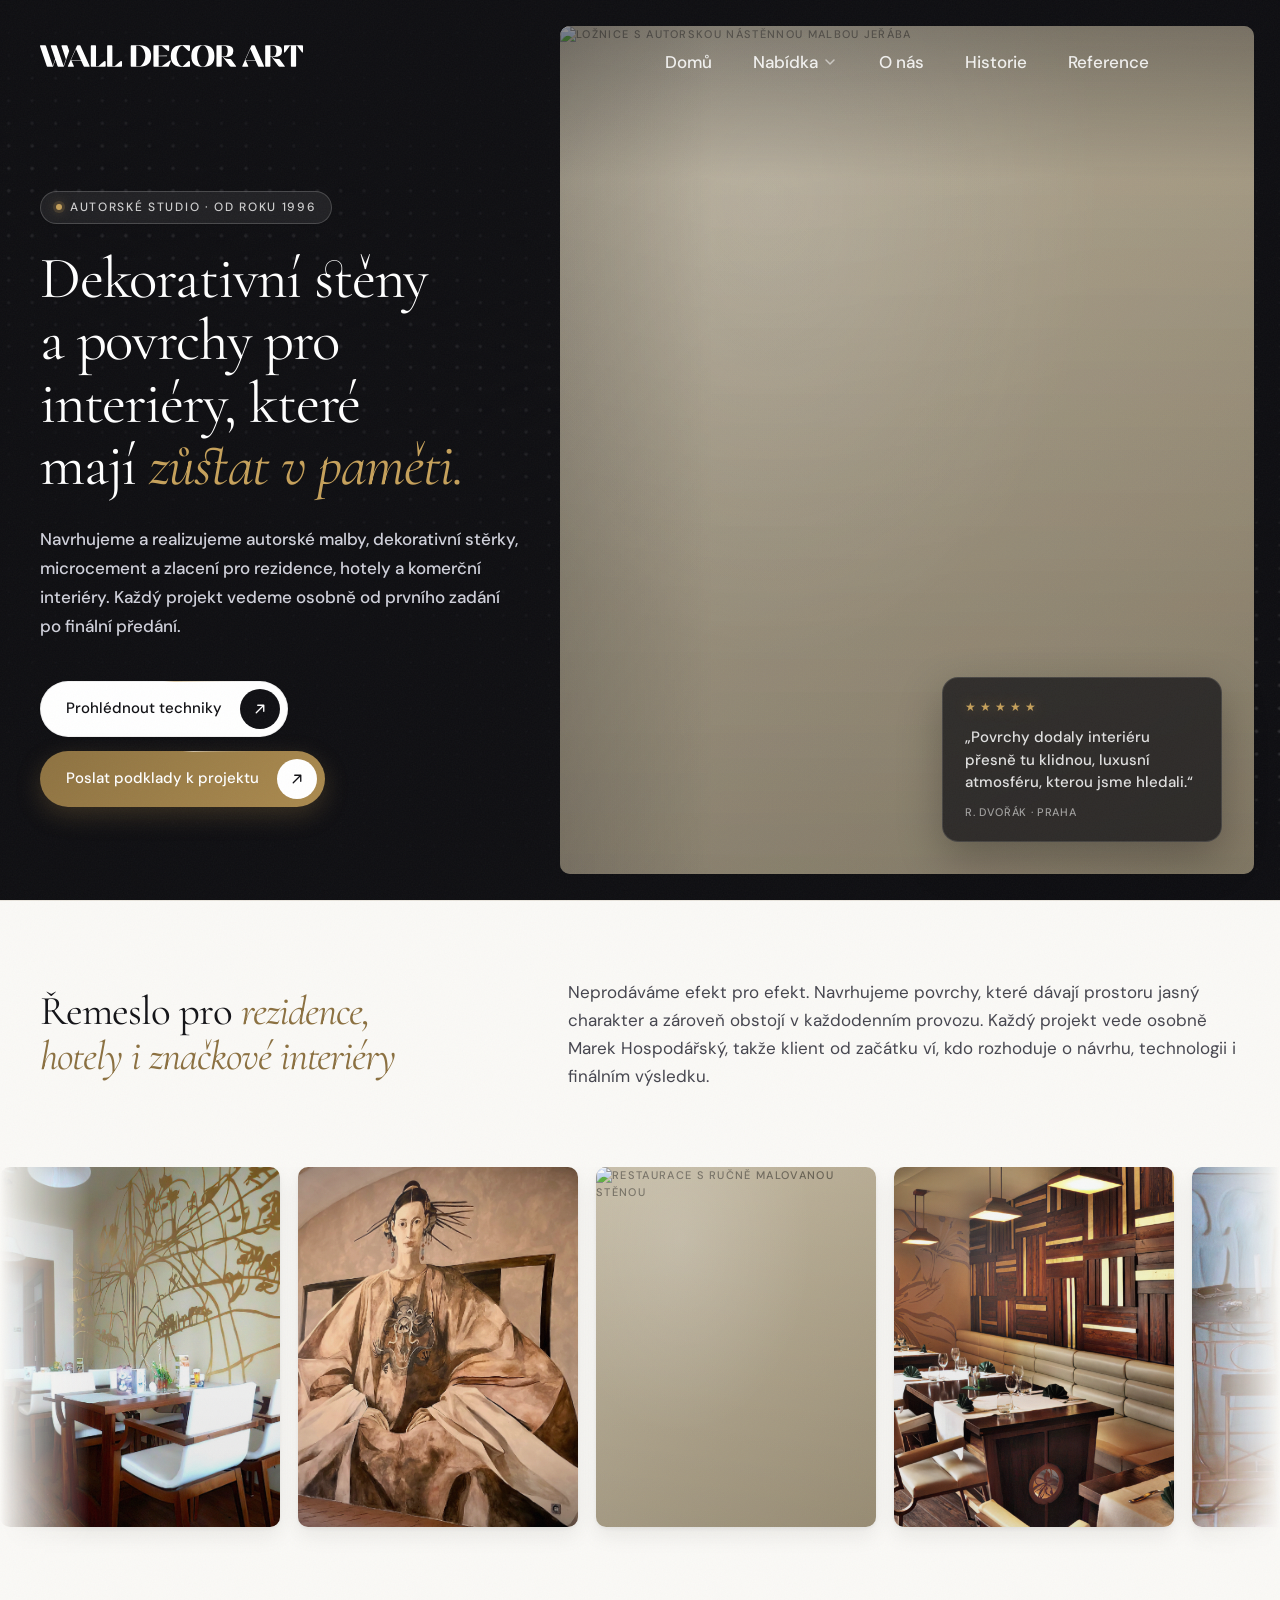
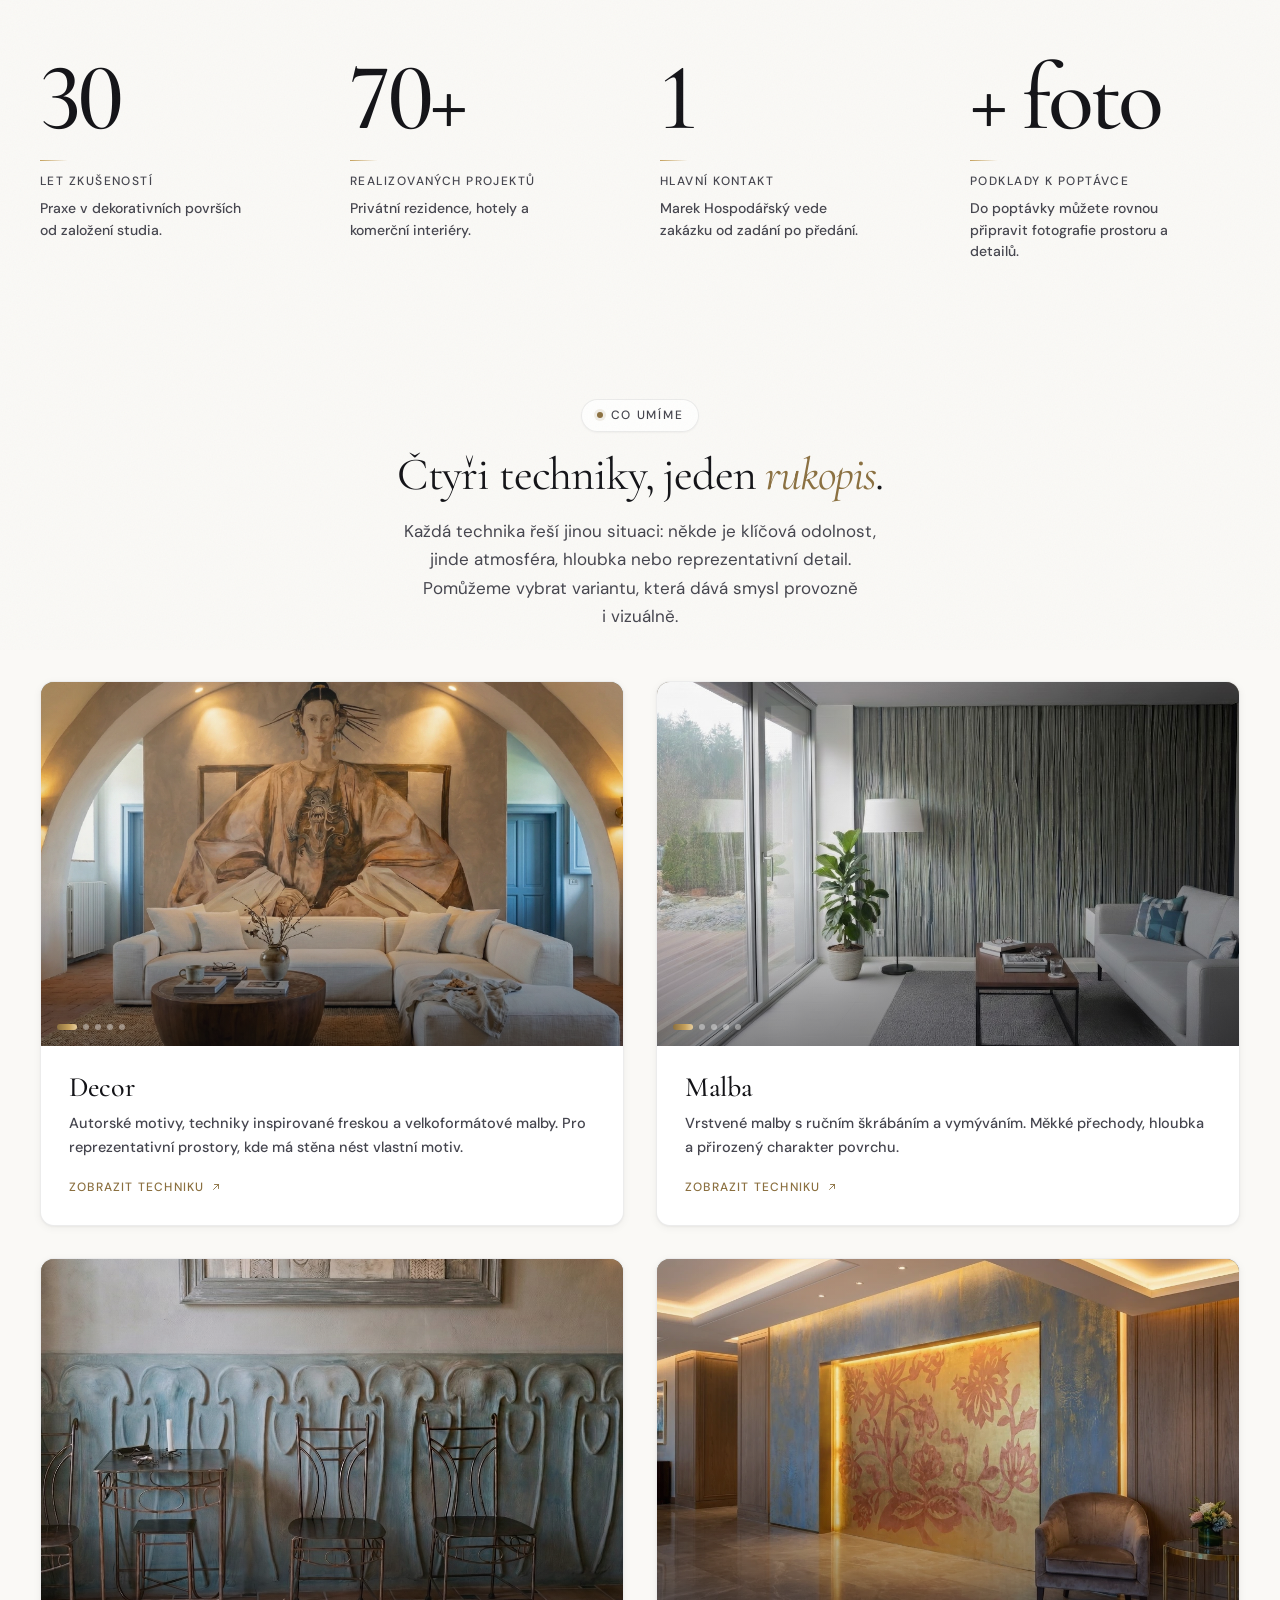
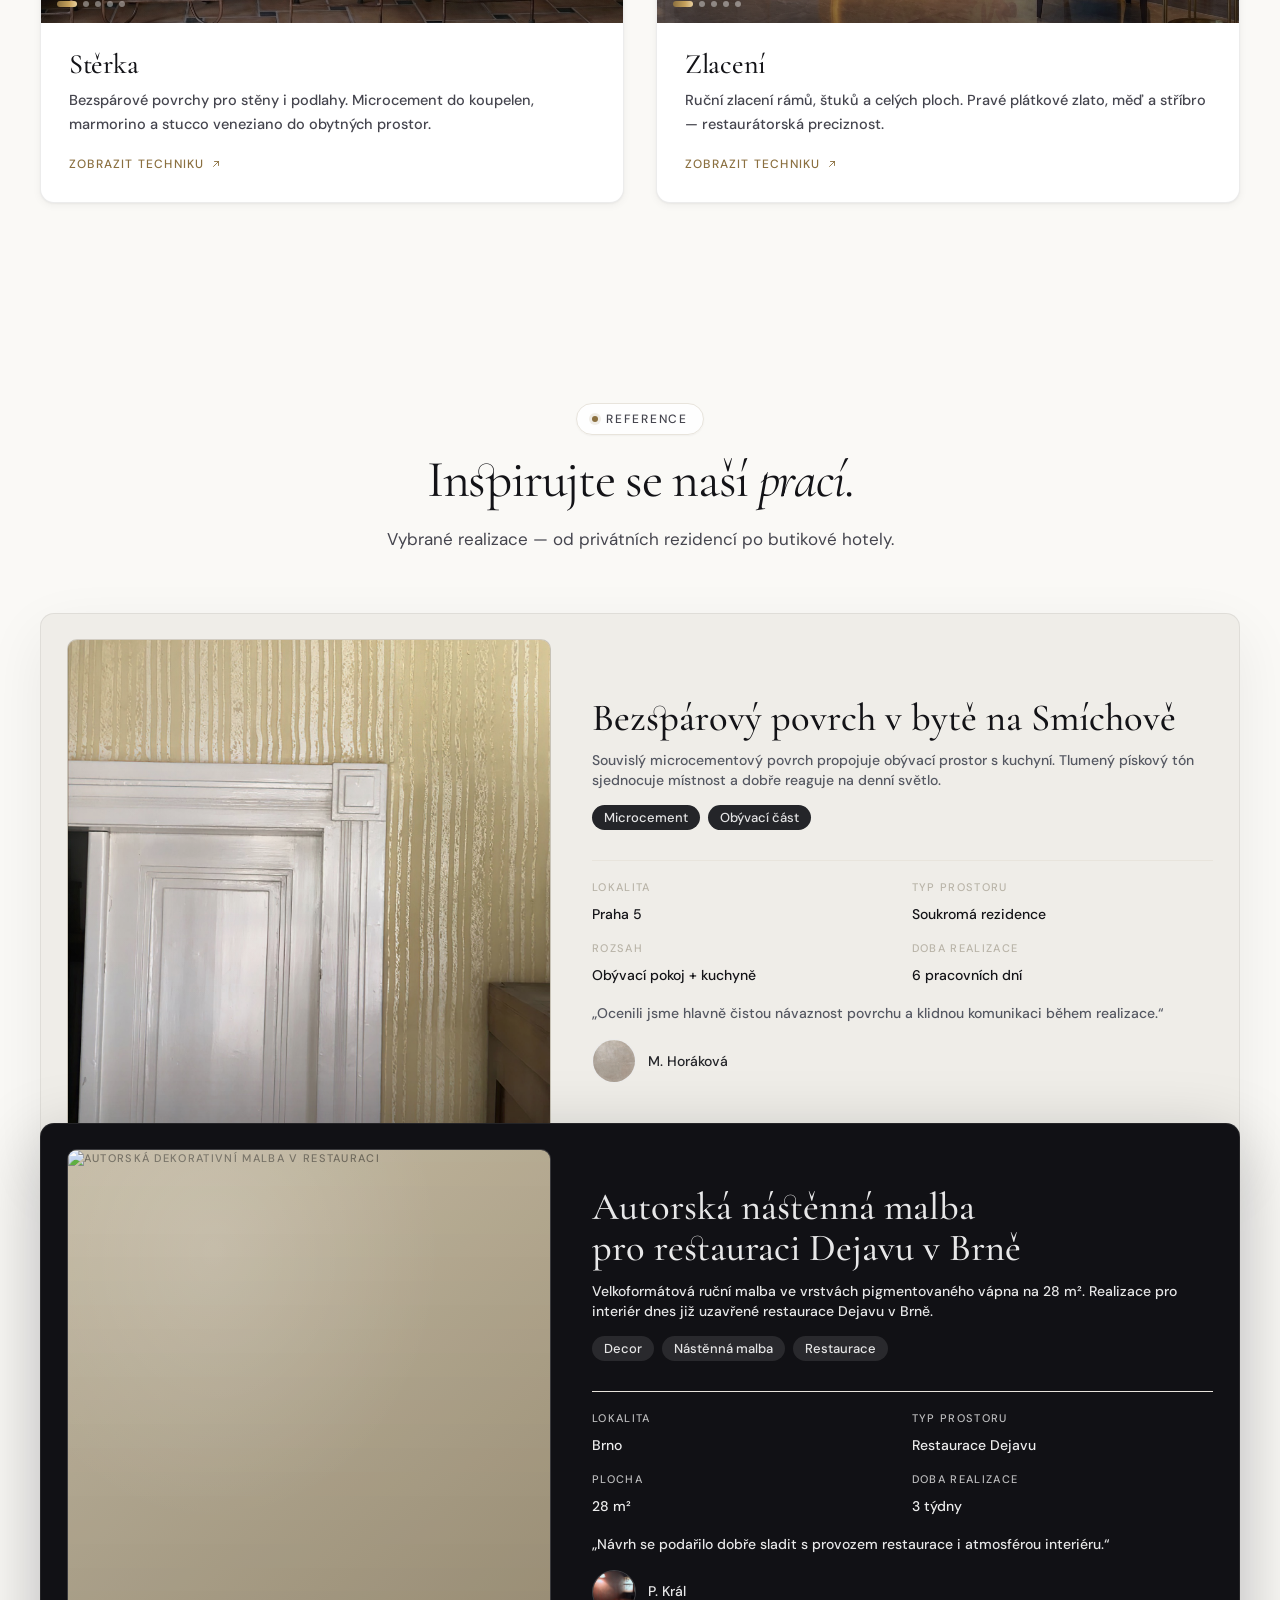
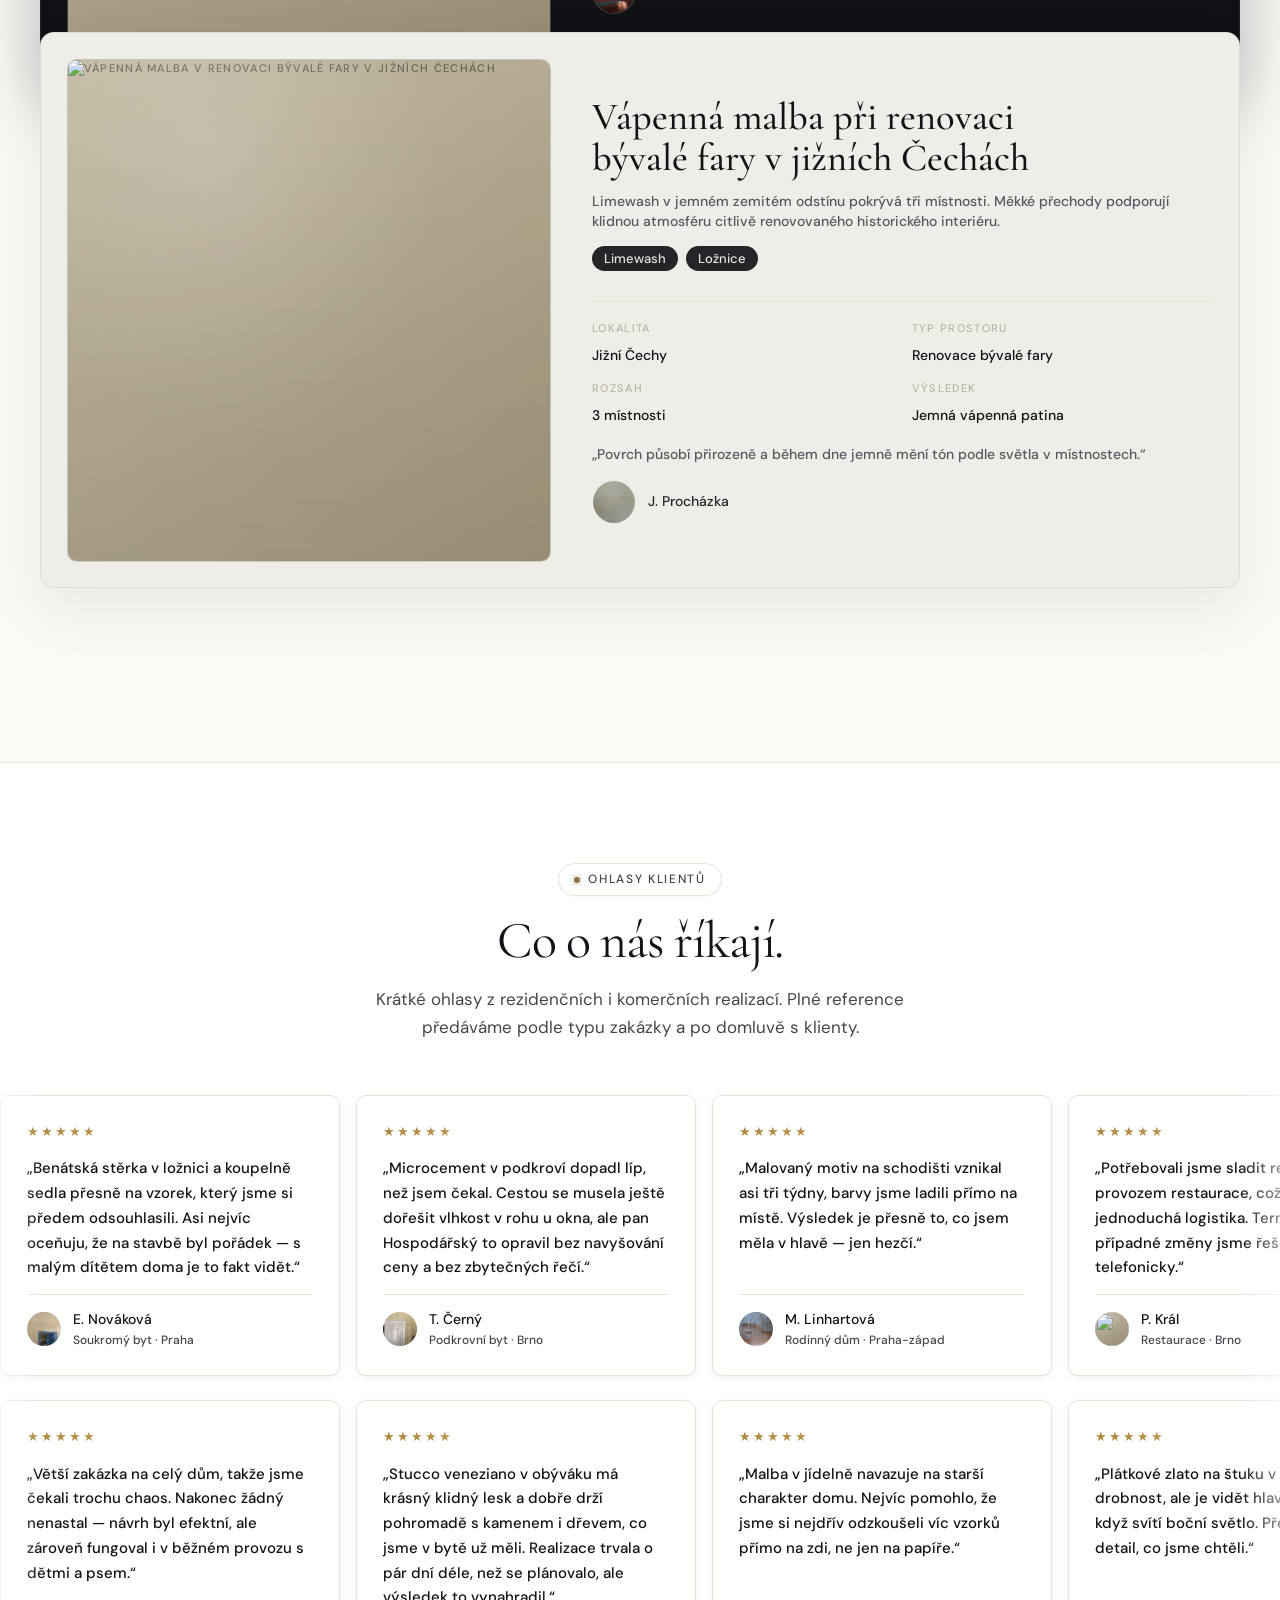
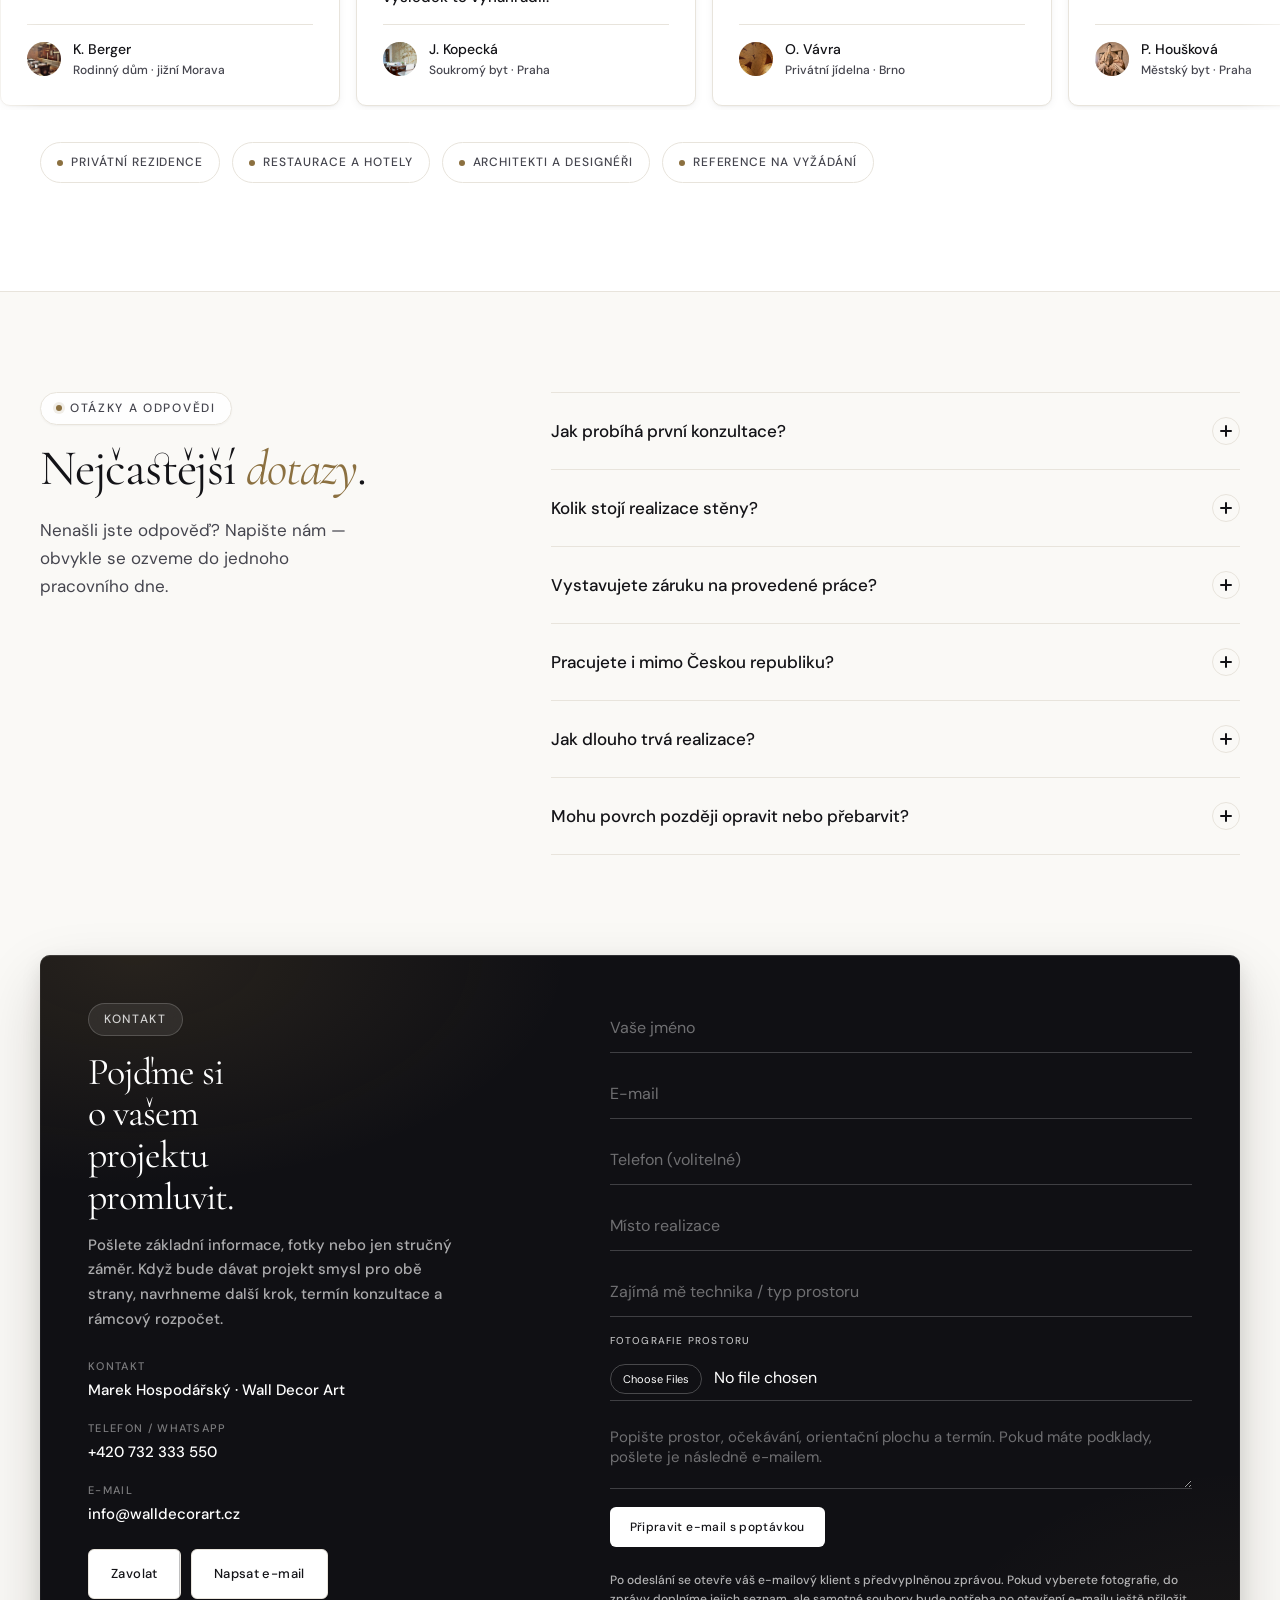
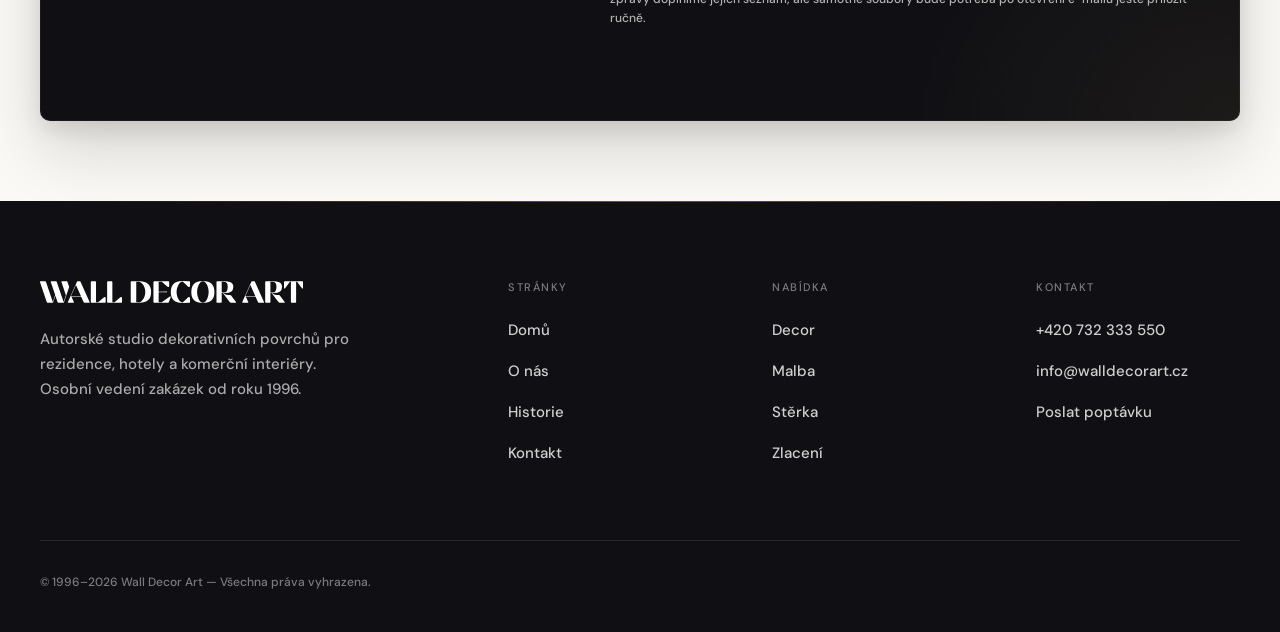
==== commit a7371f4f: "Fix content credibility issues across site Resolve internal contradictions (three pillars vs two, gi" ====
--- a/index.html
+++ b/index.html
@@ -102,6 +102,7 @@
       <div class="hero-note">
         <div class="hero-note-stars">★★★★★</div>
       <p>„Povrchy dodaly interiéru přesně tu klidnou, luxusní atmosféru, kterou jsme hledali.“</p>
+      <div class="hero-note-who">R. Dvořák · Praha</div>
       </div>
     </div>
   </div>
@@ -164,7 +165,7 @@
 <section class="container section" id="sluzby">
   <div class="services-head reveal">
     <span class="pill"><span class="dot"></span>Co umíme</span>
-    <h2>Čtyři techniky, jeden <em>výsledek</em>.</h2>
+    <h2>Čtyři techniky, jeden <em>rukopis</em>.</h2>
     <p class="body">Každá technika řeší jinou situaci: někde je klíčová odolnost, jinde atmosféra, hloubka nebo reprezentativní detail. Pomůžeme vybrat variantu, která dává smysl provozně i vizuálně.</p>
   </div>
   <div class="tech-grid">
@@ -325,18 +326,18 @@
   <div style="overflow:hidden;padding:0 0 8px;">
     <div class="testi-marquee" style="padding:0 var(--pad);">
       <div class="testi-track row1">
-        <div class="testi-card"><div class="testi-stars">★★★★★</div><p>„Benátská stěrka v ložnici a koupelně dopadla přesně podle vzorku. Oceňuji hlavně pořádek na stavbě a jasnou domluvu.“</p><div class="testi-who"><div class="av"><div class="ph photo"><img src="uploads/wda-original/3f2c576d942641d3a47da947bc83d420.jpeg" alt="" loading="lazy" /></div></div><div><div class="n">E. Nováková</div><div class="s">Soukromý byt · Praha</div></div></div></div>
-        <div class="testi-card"><div class="testi-stars">★★★★★</div><p>„Microcement v podkroví sjednotil prostor bez zbytečných spár. Před realizací jsme dostali srozumitelně vysvětlený postup i údržbu.“</p><div class="testi-who"><div class="av"><div class="ph photo"><img src="uploads/wda-original/1b169501258f4c80b9f2a303691a6276.jpg" alt="" loading="lazy" /></div></div><div><div class="n">T. Černý</div><div class="s">Podkrovní byt · Brno</div></div></div></div>
-        <div class="testi-card"><div class="testi-stars">★★★★★</div><p>„Ručně malovaný motiv na schodišti vznikal v několika krocích a průběžně jsme ladili barevnost. Výsledek působí přirozeně, ne jako dodatečná dekorace.“</p><div class="testi-who"><div class="av"><div class="ph photo"><img src="uploads/wda-original/30613458630c41fb951cca2de9a79705.jpg" alt="" loading="lazy" /></div></div><div><div class="n">M. Linhartová</div><div class="s">Rodinný dům · Praha-západ</div></div></div></div>
-        <div class="testi-card"><div class="testi-stars">★★★★★</div><p>„U komerčního interiéru pro nás bylo důležité sladit práci s provozem. Termíny byly jasné a změny jsme řešili včas.“</p><div class="testi-who"><div class="av"><div class="ph photo"><img src="uploads/wda-original/67230ae3e8df4021af236b4f6b0bcf20.png" alt="" loading="lazy" /></div></div><div><div class="n">P. Král</div><div class="s">Restaurace · Brno</div></div></div></div>
-        <div class="testi-card"><div class="testi-stars">★★★★★</div><p>„Zlacení rámu zrcadla a štukové římsy dodalo salonu jemný akcent. Nebylo to okázalé, přesně to jsme chtěli.“</p><div class="testi-who"><div class="av"><div class="ph photo"><img src="uploads/wda-original/175c219f101a45d5b073c4510bd6f2d7.jpg" alt="" loading="lazy" /></div></div><div><div class="n">P. Rybář</div><div class="s">Privátní interiér · Karlovy Vary</div></div></div></div>
+        <div class="testi-card"><div class="testi-stars">★★★★★</div><p>„Benátská stěrka v ložnici a koupelně sedla přesně na vzorek, který jsme si předem odsouhlasili. Asi nejvíc oceňuju, že na stavbě byl pořádek — s malým dítětem doma je to fakt vidět.“</p><div class="testi-who"><div class="av"><div class="ph photo"><img src="uploads/wda-original/3f2c576d942641d3a47da947bc83d420.jpeg" alt="" loading="lazy" /></div></div><div><div class="n">E. Nováková</div><div class="s">Soukromý byt · Praha</div></div></div></div>
+        <div class="testi-card"><div class="testi-stars">★★★★★</div><p>„Microcement v podkroví dopadl líp, než jsem čekal. Cestou se musela ještě dořešit vlhkost v rohu u okna, ale pan Hospodářský to opravil bez navyšování ceny a bez zbytečných řečí.“</p><div class="testi-who"><div class="av"><div class="ph photo"><img src="uploads/wda-original/1b169501258f4c80b9f2a303691a6276.jpg" alt="" loading="lazy" /></div></div><div><div class="n">T. Černý</div><div class="s">Podkrovní byt · Brno</div></div></div></div>
+        <div class="testi-card"><div class="testi-stars">★★★★★</div><p>„Malovaný motiv na schodišti vznikal asi tři týdny, barvy jsme ladili přímo na místě. Výsledek je přesně to, co jsem měla v hlavě — jen hezčí.“</p><div class="testi-who"><div class="av"><div class="ph photo"><img src="uploads/wda-original/30613458630c41fb951cca2de9a79705.jpg" alt="" loading="lazy" /></div></div><div><div class="n">M. Linhartová</div><div class="s">Rodinný dům · Praha-západ</div></div></div></div>
+        <div class="testi-card"><div class="testi-stars">★★★★★</div><p>„Potřebovali jsme sladit realizaci s provozem restaurace, což nebyla úplně jednoduchá logistika. Termíny držely a případné změny jsme řešili rovnou telefonicky.“</p><div class="testi-who"><div class="av"><div class="ph photo"><img src="uploads/wda-original/67230ae3e8df4021af236b4f6b0bcf20.png" alt="" loading="lazy" /></div></div><div><div class="n">P. Král</div><div class="s">Restaurace · Brno</div></div></div></div>
+        <div class="testi-card"><div class="testi-stars">★★★★★</div><p>„Zlacení rámu zrcadla a štukové římsy v salonu. Nic okázalého, přesně jak jsme chtěli, a cena za tak malý rozsah práce mě mile překvapila.“</p><div class="testi-who"><div class="av"><div class="ph photo"><img src="uploads/wda-original/175c219f101a45d5b073c4510bd6f2d7.jpg" alt="" loading="lazy" /></div></div><div><div class="n">P. Rybář</div><div class="s">Privátní interiér · Karlovy Vary</div></div></div></div>
       </div>
       <div class="testi-track row2">
-        <div class="testi-card"><div class="testi-stars">★★★★★</div><p>„U větší zakázky v domě jsme ocenili, že návrh nebyl jen efektní, ale praktický i pro běžný provoz.“</p><div class="testi-who"><div class="av"><div class="ph photo"><img src="uploads/wda-original/91a7411871224d47bd19ebd2595d1144.png" alt="" loading="lazy" /></div></div><div><div class="n">K. Berger</div><div class="s">Rodinný dům · jižní Morava</div></div></div></div>
-        <div class="testi-card"><div class="testi-stars">★★★★★</div><p>„Stucco veneziano v obývacím pokoji má klidný lesk a dobře navazuje na kámen i dřevo v interiéru.“</p><div class="testi-who"><div class="av"><div class="ph photo"><img src="uploads/wda-original/b0ec57fe8ba8453dbf8a8f4c131a196c.jpg" alt="" loading="lazy" /></div></div><div><div class="n">J. Kopecká</div><div class="s">Soukromý byt · Praha</div></div></div></div>
-        <div class="testi-card"><div class="testi-stars">★★★★★</div><p>„Malba v jídelně navazuje na původní charakter domu. Nejvíc pomohlo několik vzorků přímo v prostoru.“</p><div class="testi-who"><div class="av"><div class="ph photo"><img src="uploads/wda-original/6214f249af6a4256a435f1f007ec4924.jpg" alt="" loading="lazy" /></div></div><div><div class="n">O. Vávra</div><div class="s">Privátní jídelna · Brno</div></div></div></div>
-        <div class="testi-card"><div class="testi-stars">★★★★★</div><p>„Plátkové zlato na štuku v předsíni je nenápadný detail, který je vidět hlavně večer při bočním světle.“</p><div class="testi-who"><div class="av"><div class="ph photo"><img src="uploads/wda-original/9e6bdadc24b74969af3b91fa4ca40d3f.jpg" alt="" loading="lazy" /></div></div><div><div class="n">P. Houšková</div><div class="s">Městský byt · Praha</div></div></div></div>
-        <div class="testi-card"><div class="testi-stars">★★★★★</div><p>„Doporučení jsme dostali od architektky a dává mi smysl ho poslat dál. Komunikace byla věcná a bez zbytečných slibů.“</p><div class="testi-who"><div class="av"><div class="ph photo"><img src="uploads/wda-original/d4b8c71daf2c4dad950bf8e9a6666793.jpg" alt="" loading="lazy" /></div></div><div><div class="n">L. Marková</div><div class="s">Doporučení klientky · Praha</div></div></div></div>
+        <div class="testi-card"><div class="testi-stars">★★★★★</div><p>„Větší zakázka na celý dům, takže jsme čekali trochu chaos. Nakonec žádný nenastal — návrh byl efektní, ale zároveň fungoval i v běžném provozu s dětmi a psem.“</p><div class="testi-who"><div class="av"><div class="ph photo"><img src="uploads/wda-original/91a7411871224d47bd19ebd2595d1144.png" alt="" loading="lazy" /></div></div><div><div class="n">K. Berger</div><div class="s">Rodinný dům · jižní Morava</div></div></div></div>
+        <div class="testi-card"><div class="testi-stars">★★★★★</div><p>„Stucco veneziano v obýváku má krásný klidný lesk a dobře drží pohromadě s kamenem i dřevem, co jsme v bytě už měli. Realizace trvala o pár dní déle, než se plánovalo, ale výsledek to vynahradil.“</p><div class="testi-who"><div class="av"><div class="ph photo"><img src="uploads/wda-original/b0ec57fe8ba8453dbf8a8f4c131a196c.jpg" alt="" loading="lazy" /></div></div><div><div class="n">J. Kopecká</div><div class="s">Soukromý byt · Praha</div></div></div></div>
+        <div class="testi-card"><div class="testi-stars">★★★★★</div><p>„Malba v jídelně navazuje na starší charakter domu. Nejvíc pomohlo, že jsme si nejdřív odzkoušeli víc vzorků přímo na zdi, ne jen na papíře.“</p><div class="testi-who"><div class="av"><div class="ph photo"><img src="uploads/wda-original/6214f249af6a4256a435f1f007ec4924.jpg" alt="" loading="lazy" /></div></div><div><div class="n">O. Vávra</div><div class="s">Privátní jídelna · Brno</div></div></div></div>
+        <div class="testi-card"><div class="testi-stars">★★★★★</div><p>„Plátkové zlato na štuku v předsíni je drobnost, ale je vidět hlavně večer, když svítí boční světlo. Přesně ten detail, co jsme chtěli.“</p><div class="testi-who"><div class="av"><div class="ph photo"><img src="uploads/wda-original/9e6bdadc24b74969af3b91fa4ca40d3f.jpg" alt="" loading="lazy" /></div></div><div><div class="n">P. Houšková</div><div class="s">Městský byt · Praha</div></div></div></div>
+        <div class="testi-card"><div class="testi-stars">★★★★★</div><p>„Na studio jsme dostali doporučení od naší architektky a teď chápu proč. Komunikace byla věcná, bez zbytečného přeprodávání — a toho si dneska člověk váží.“</p><div class="testi-who"><div class="av"><div class="ph photo"><img src="uploads/wda-original/d4b8c71daf2c4dad950bf8e9a6666793.jpg" alt="" loading="lazy" /></div></div><div><div class="n">L. Marková</div><div class="s">Doporučení klientky · Praha</div></div></div></div>
       </div>
     </div>
     <div class="container">
@@ -360,9 +361,9 @@
     </div>
     <div class="faq-list reveal reveal-d1">
       <details class="faq-item"><summary>Jak probíhá první konzultace?<span class="plus"></span></summary><div class="faq-answer">Nejdříve si s vámi telefonicky probereme rozsah a očekávání. Následuje schůzka přímo na místě, kde navrhneme konkrétní techniku, odstín a finální povrch. Konzultace na místě je v rámci ČR zdarma.</div></details>
-      <details class="faq-item"><summary>Kolik stojí realizace stěny?<span class="plus"></span></summary><div class="faq-answer">Cena vychází z plochy, vybrané techniky a počtu vrstev. Microcement 2 800–4 500 Kč/m², limewash 800–1 800 Kč/m², autorská malba individuálně. Vždy dostanete závaznou kalkulaci před zahájením prací.</div></details>
+      <details class="faq-item"><summary>Kolik stojí realizace stěny?<span class="plus"></span></summary><div class="faq-answer">Cena vychází z plochy, vybrané techniky a počtu vrstev. Konkrétní částku dostanete jako závaznou kalkulaci po konzultaci na místě, ještě před zahájením prací.</div></details>
       <details class="faq-item"><summary>Vystavujete záruku na provedené práce?<span class="plus"></span></summary><div class="faq-answer">Ano. Rozsah záruky vždy uvádíme ve smlouvě nebo nabídce podle typu povrchu, podkladu a provozu. U microcementu přidáváme také doporučení údržby, aby bylo jasné, co materiál dlouhodobě potřebuje.</div></details>
-      <details class="faq-item"><summary>Pracujete i mimo Českou republiku?<span class="plus"></span></summary><div class="faq-answer">Ano, ale není to hlavní prodejní argument. Základ práce je v Česku a zahraniční zakázky řešíme individuálně podle rozsahu, logistiky a smyslu projektu.</div></details>
+      <details class="faq-item"><summary>Pracujete i mimo Českou republiku?<span class="plus"></span></summary><div class="faq-answer">Ano. Těžiště zakázek máme v Česku, ale realizovali jsme i projekty v Rakousku, Itálii nebo Nizozemí. Zahraniční poptávku posuzujeme individuálně podle rozsahu, logistiky a termínu.</div></details>
       <details class="faq-item"><summary>Jak dlouho trvá realizace?<span class="plus"></span></summary><div class="faq-answer">Limewash v jedné místnosti 2–3 dny. Microcement v koupelně 5–7 pracovních dní. Velké umělecké zakázky 2–6 týdnů.</div></details>
       <details class="faq-item"><summary>Mohu povrch později opravit nebo přebarvit?<span class="plus"></span></summary><div class="faq-answer">Většina povrchů je opravitelná. Limewash jde kdykoliv přemalovat. Microcement lze brusem renovovat. U autorských maleb řešíme individuálně.</div></details>
     </div>
@@ -383,7 +384,7 @@
       </div>
       <div class="contact-actions">
         <a href="tel:+420732333550" class="btn btn-secondary">Zavolat</a>
-        <a href="mailto:info@walldecorart.cz?subject=Poptavka%20Wall%20Decor%20Art" class="btn btn-secondary">Napsat e-mail</a>
+        <a href="mailto:info@walldecorart.cz?subject=Popt%C3%A1vka%20Wall%20Decor%20Art" class="btn btn-secondary">Napsat e-mail</a>
       </div>
     </div>
     <form class="contact-form" id="contact-form">
--- a/styles/home.css
+++ b/styles/home.css
@@ -449,6 +449,14 @@
   font-size: 15px;
   line-height: 1.5;
 }
+.hero-note-who {
+  margin-top: 10px;
+  font-family: var(--font-ui);
+  font-size: 11px;
+  letter-spacing: 0.06em;
+  text-transform: uppercase;
+  color: rgba(255,255,255,.55);
+}
 @media (max-width: 1023px) {
   .hero-shell {
     padding: 0;
